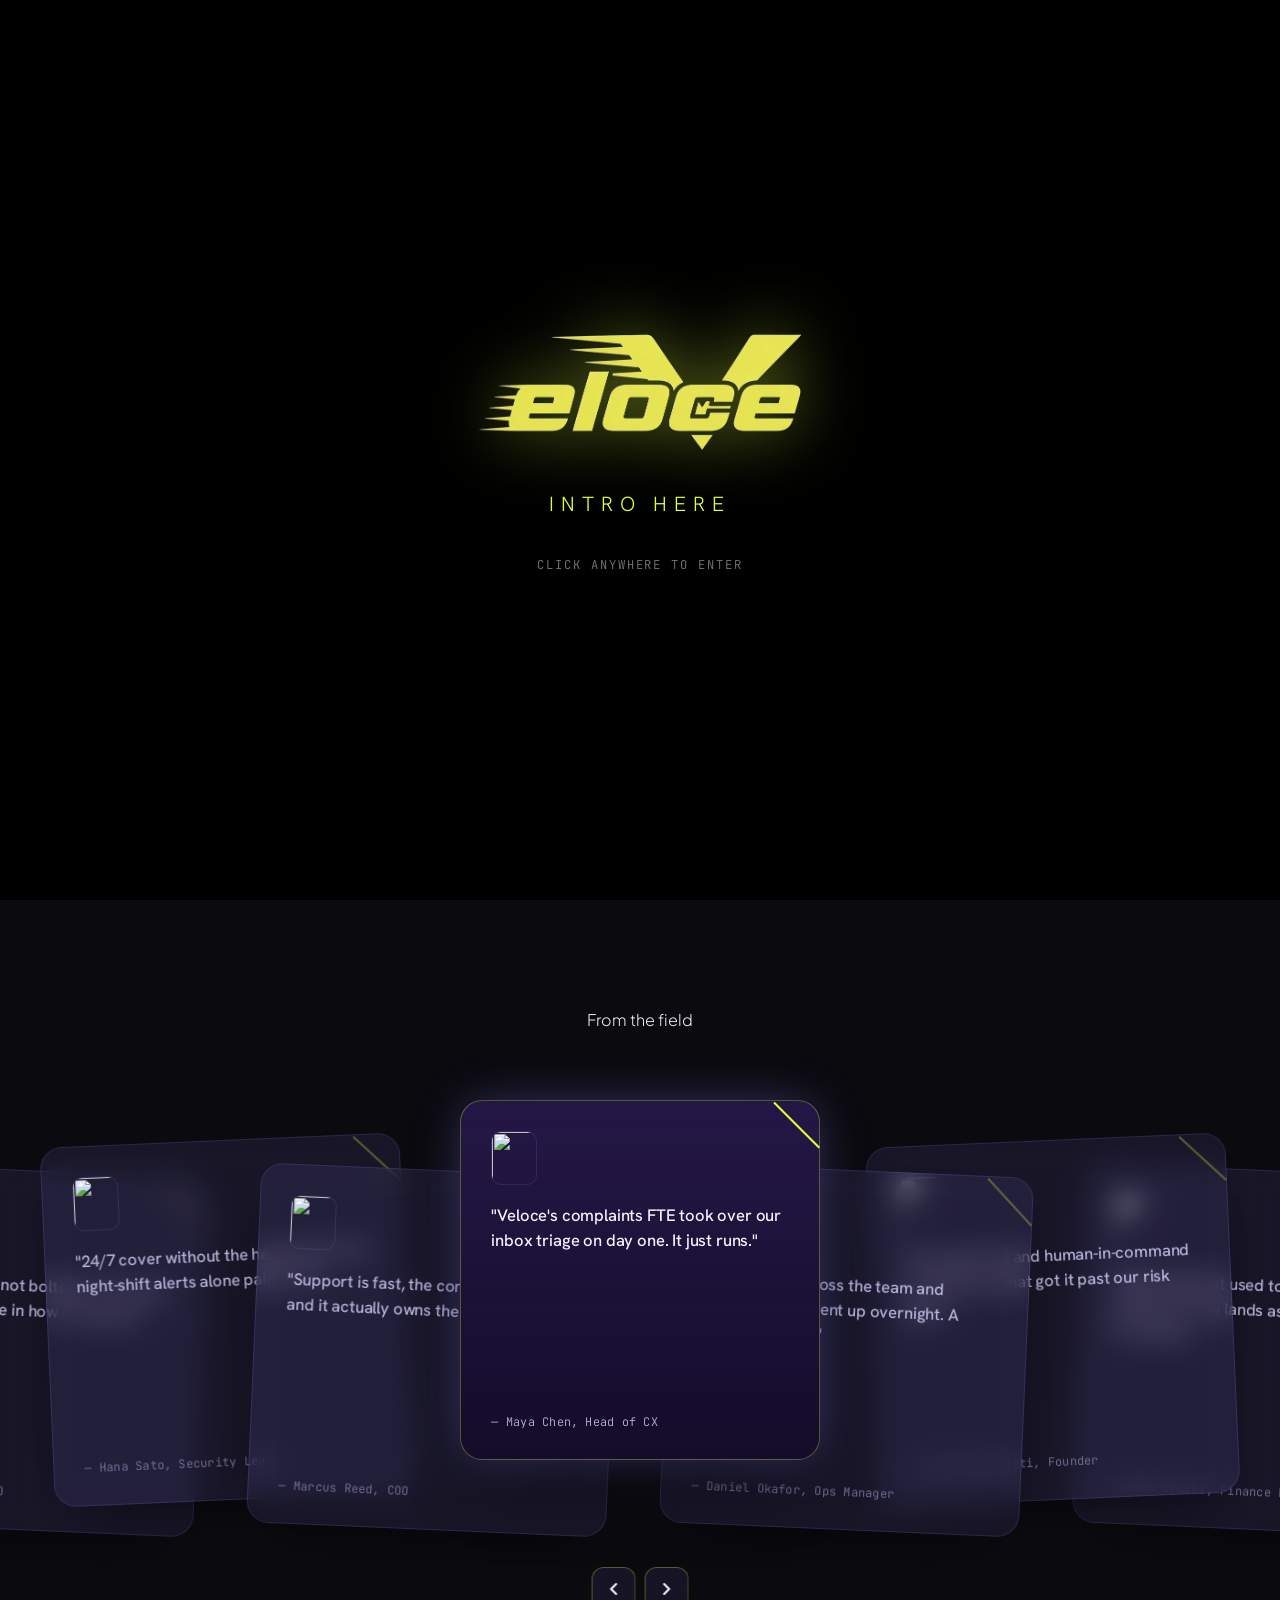
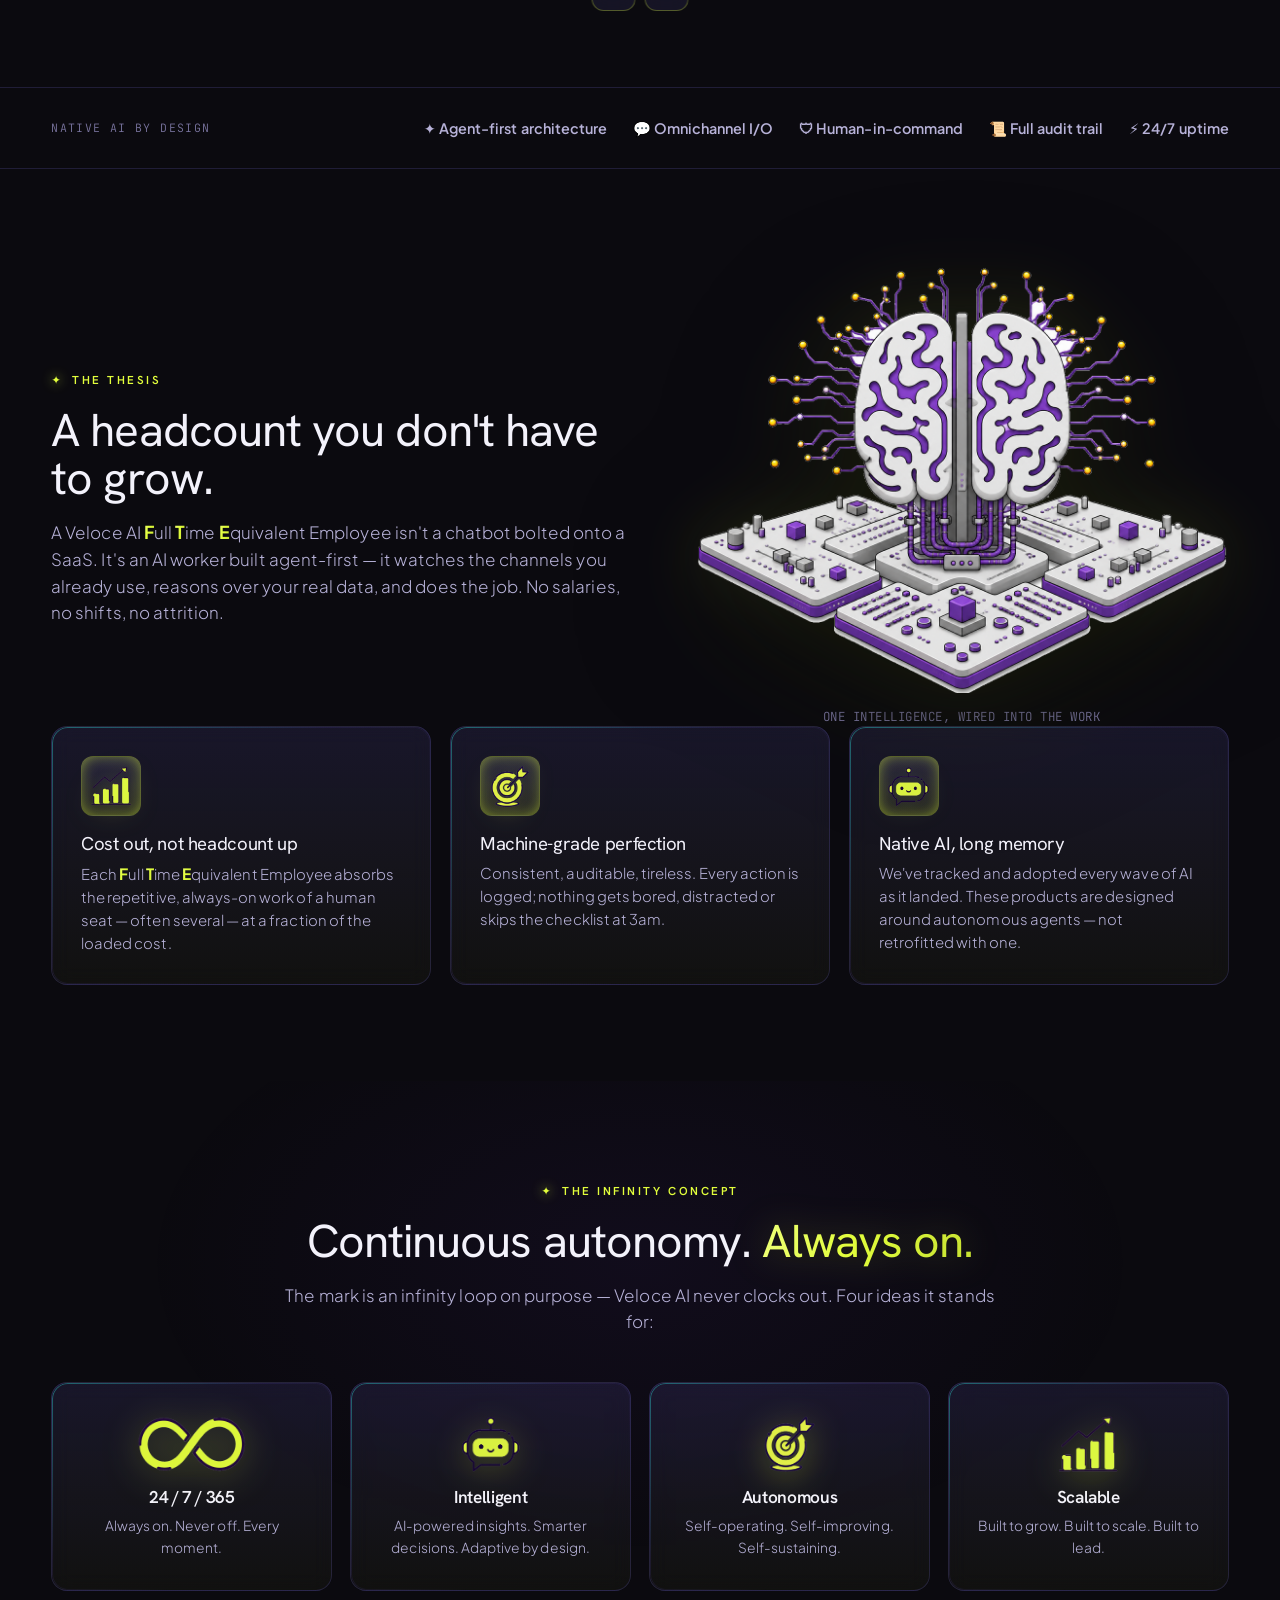
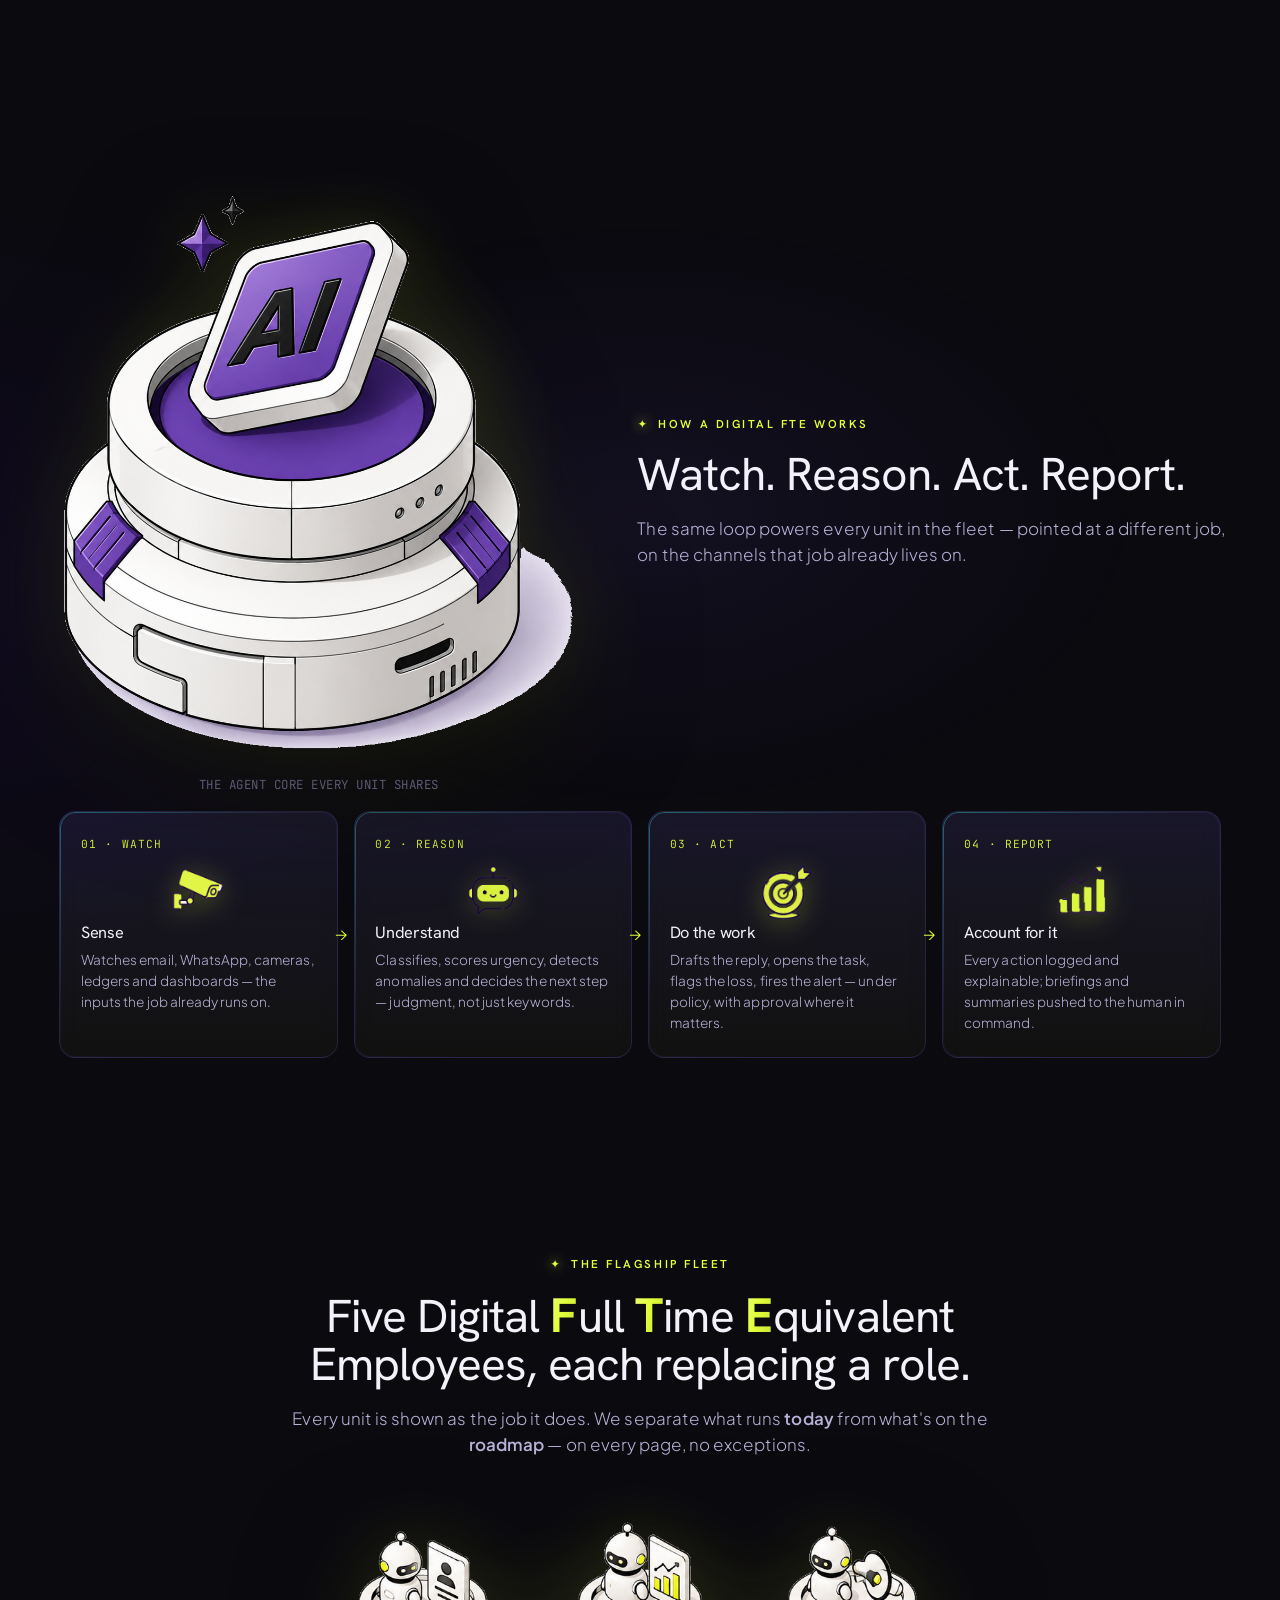
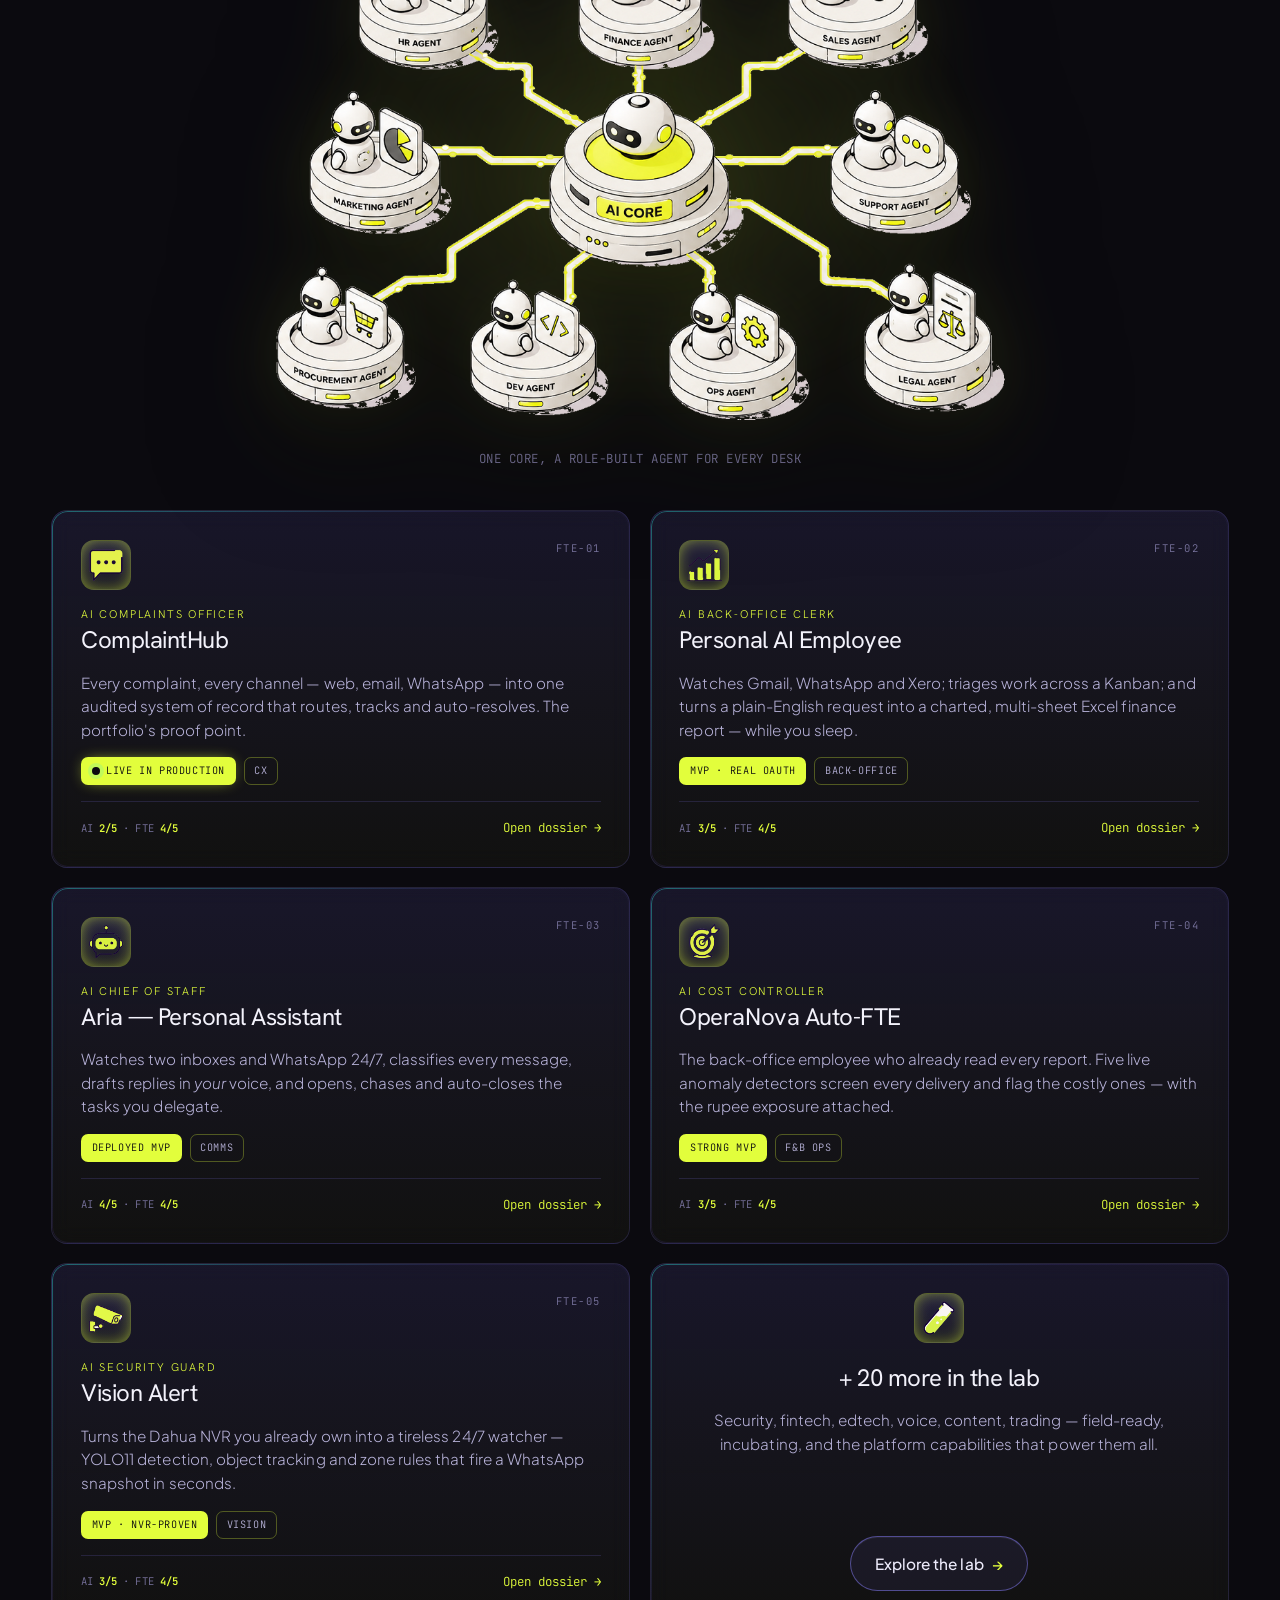
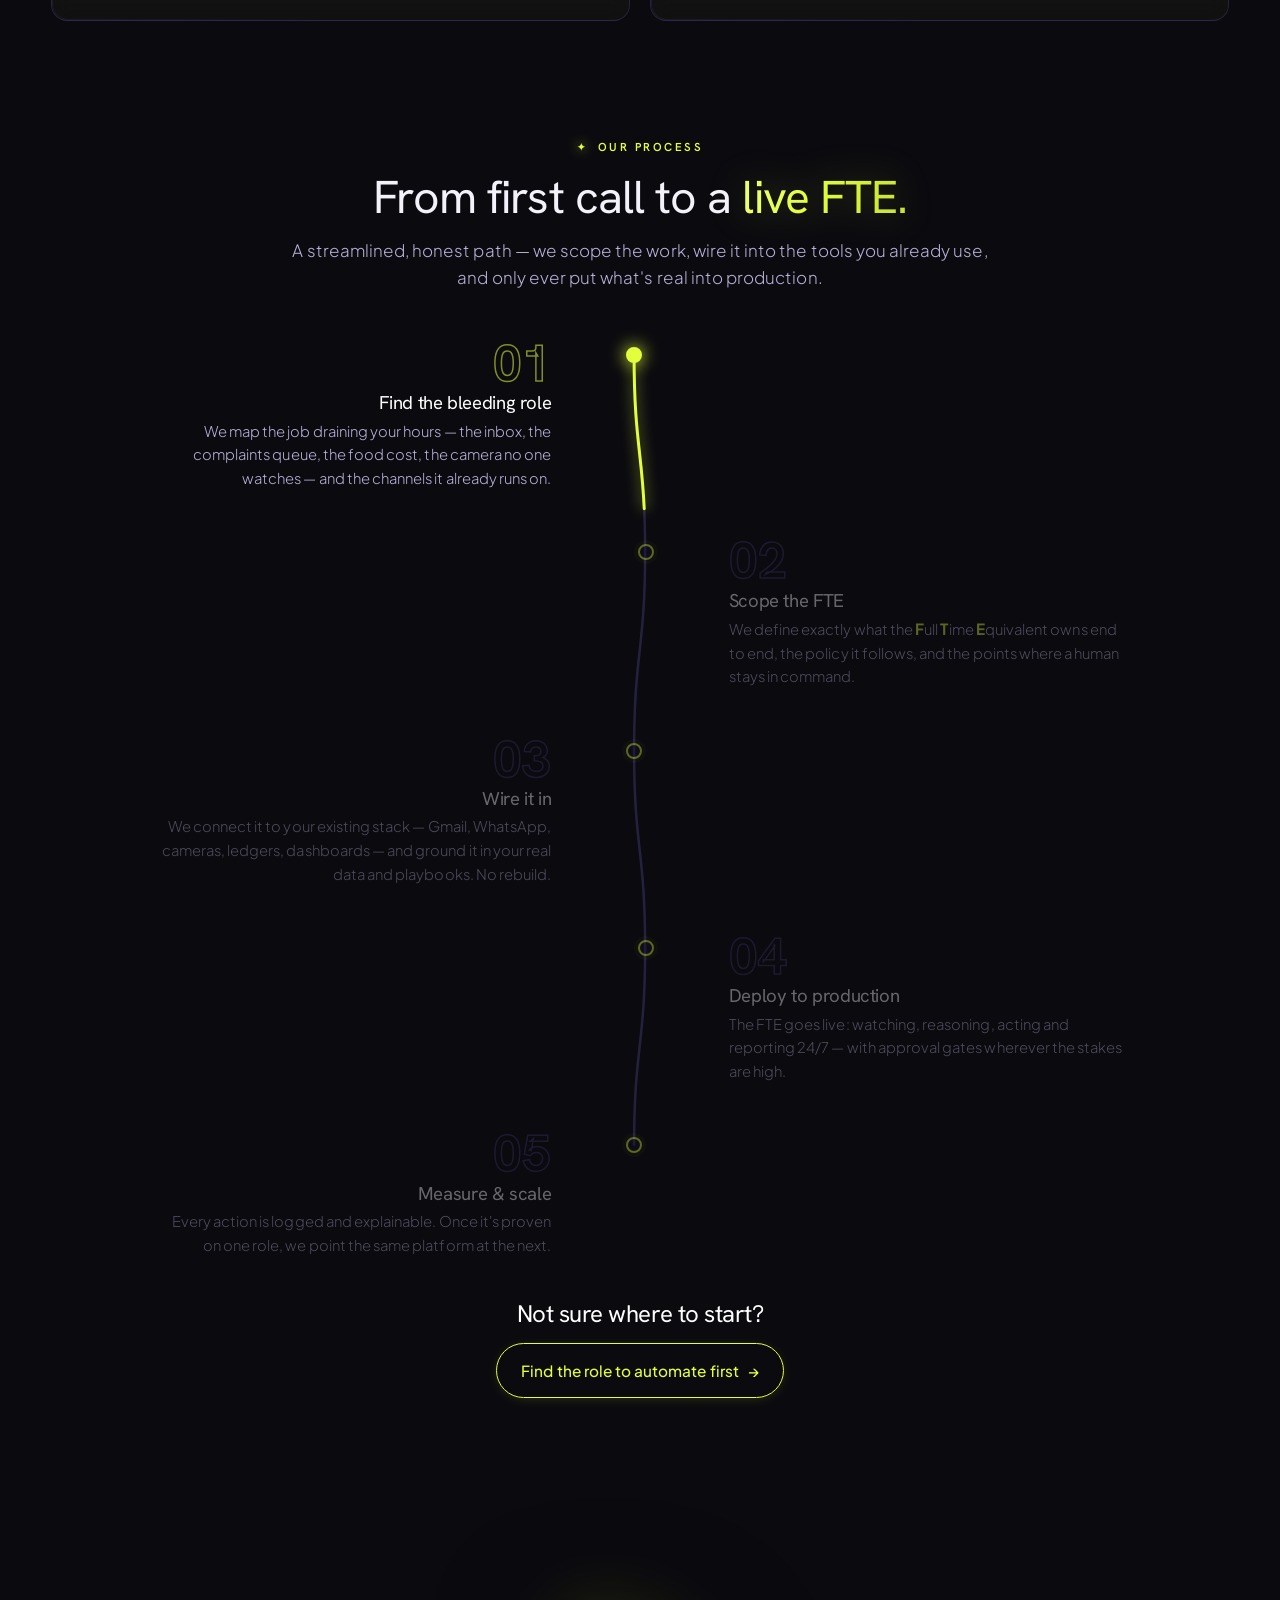
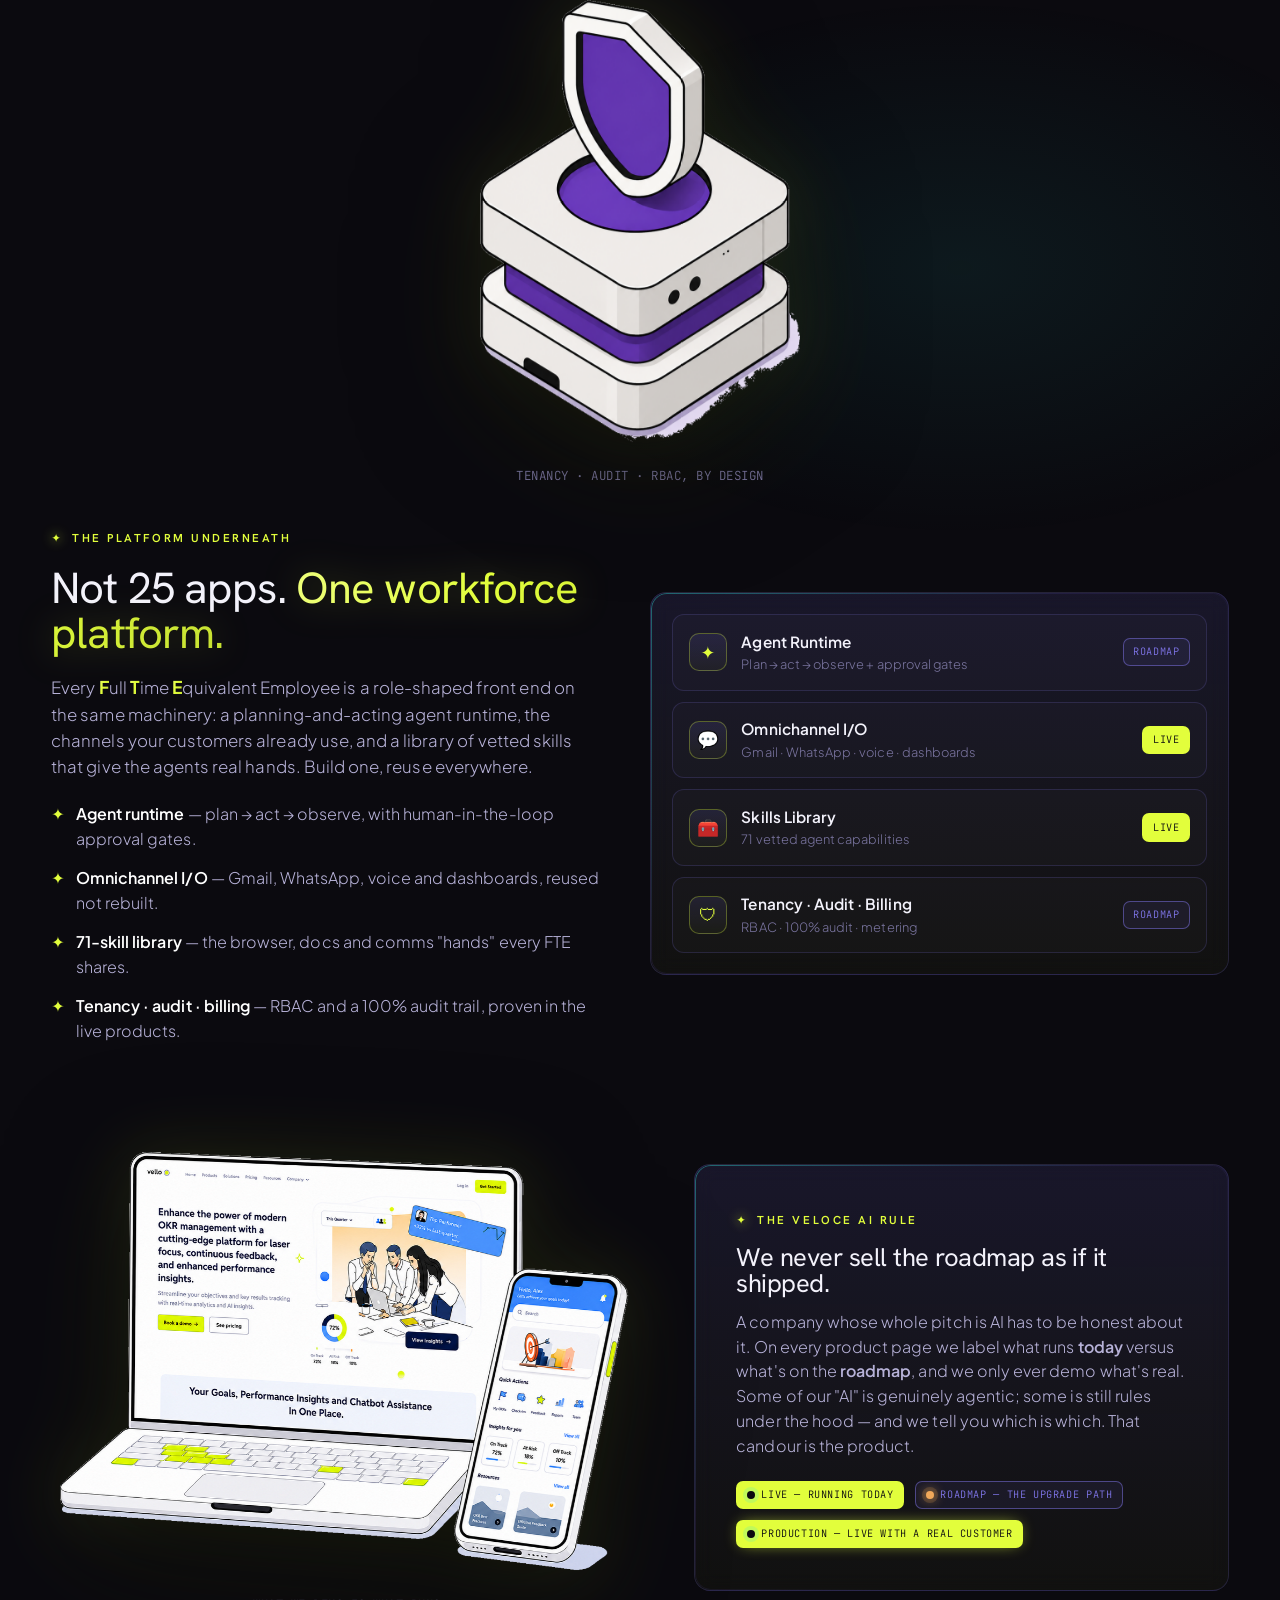
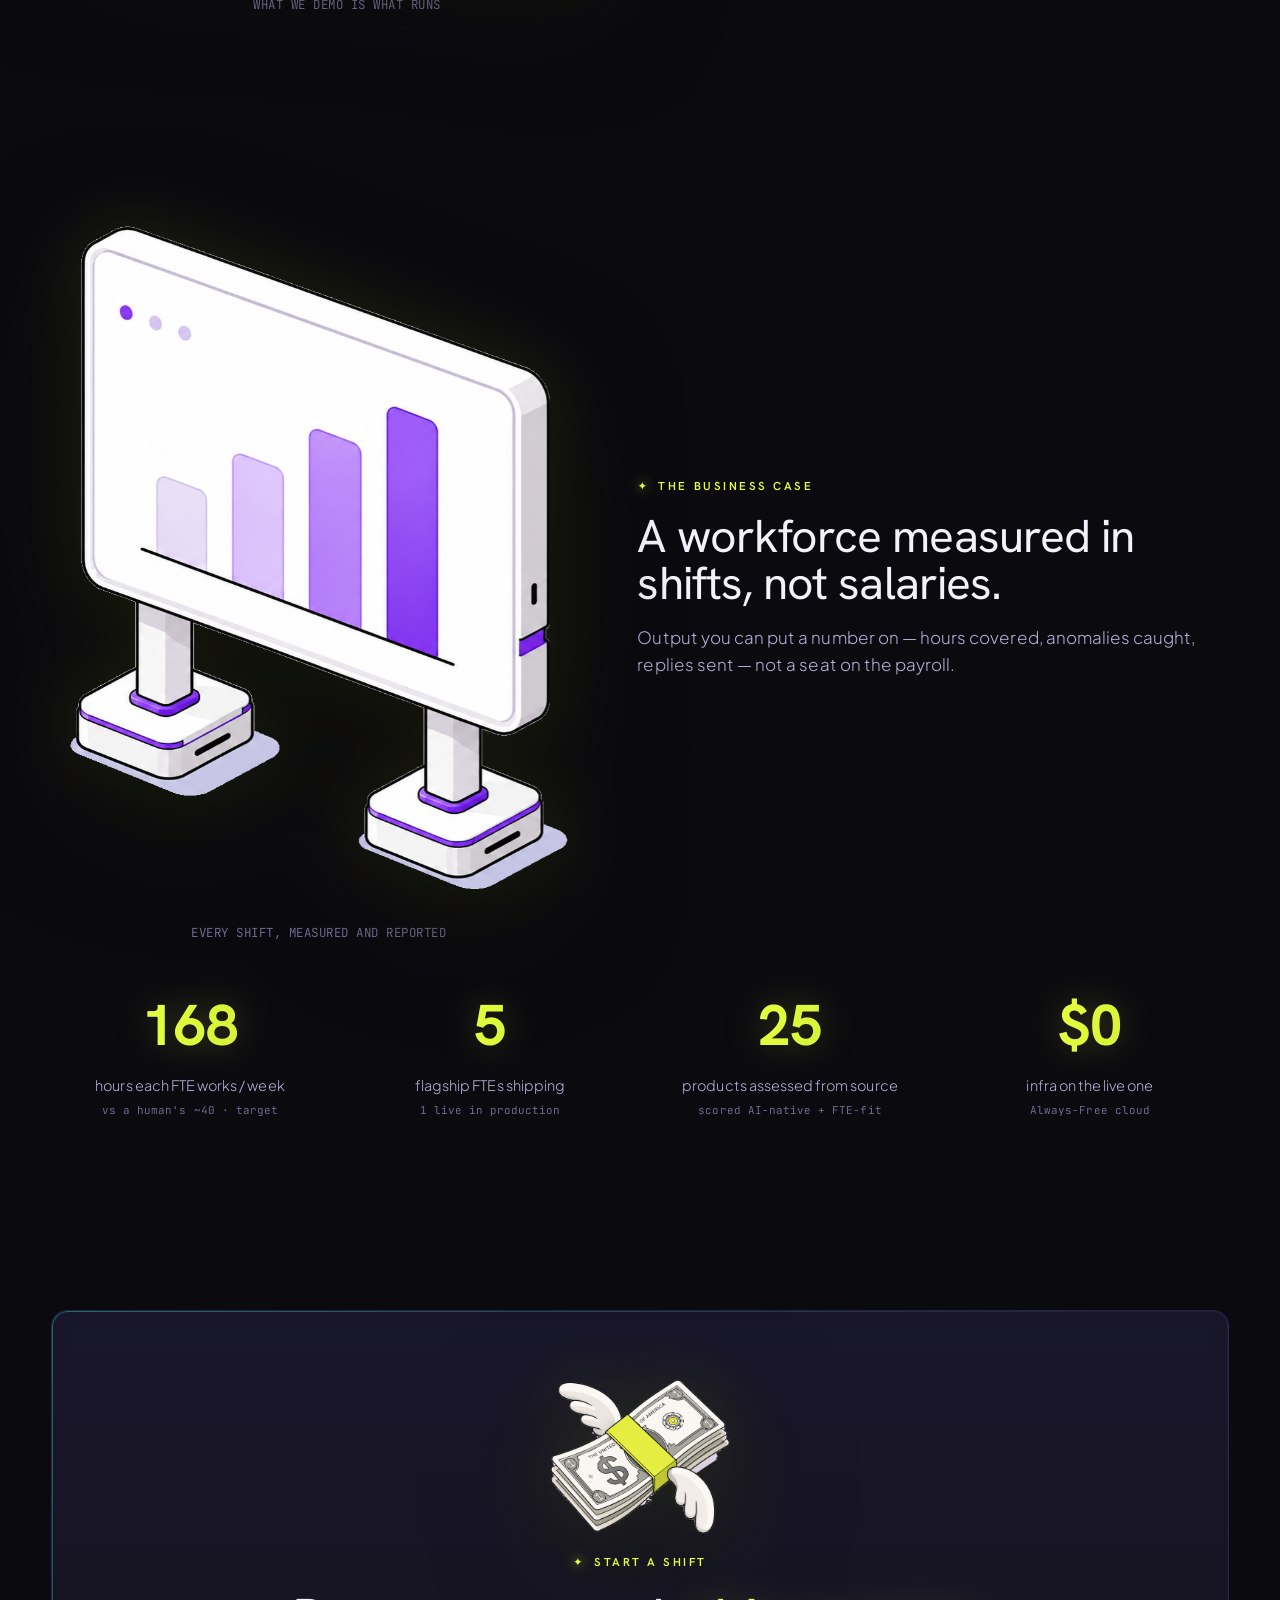
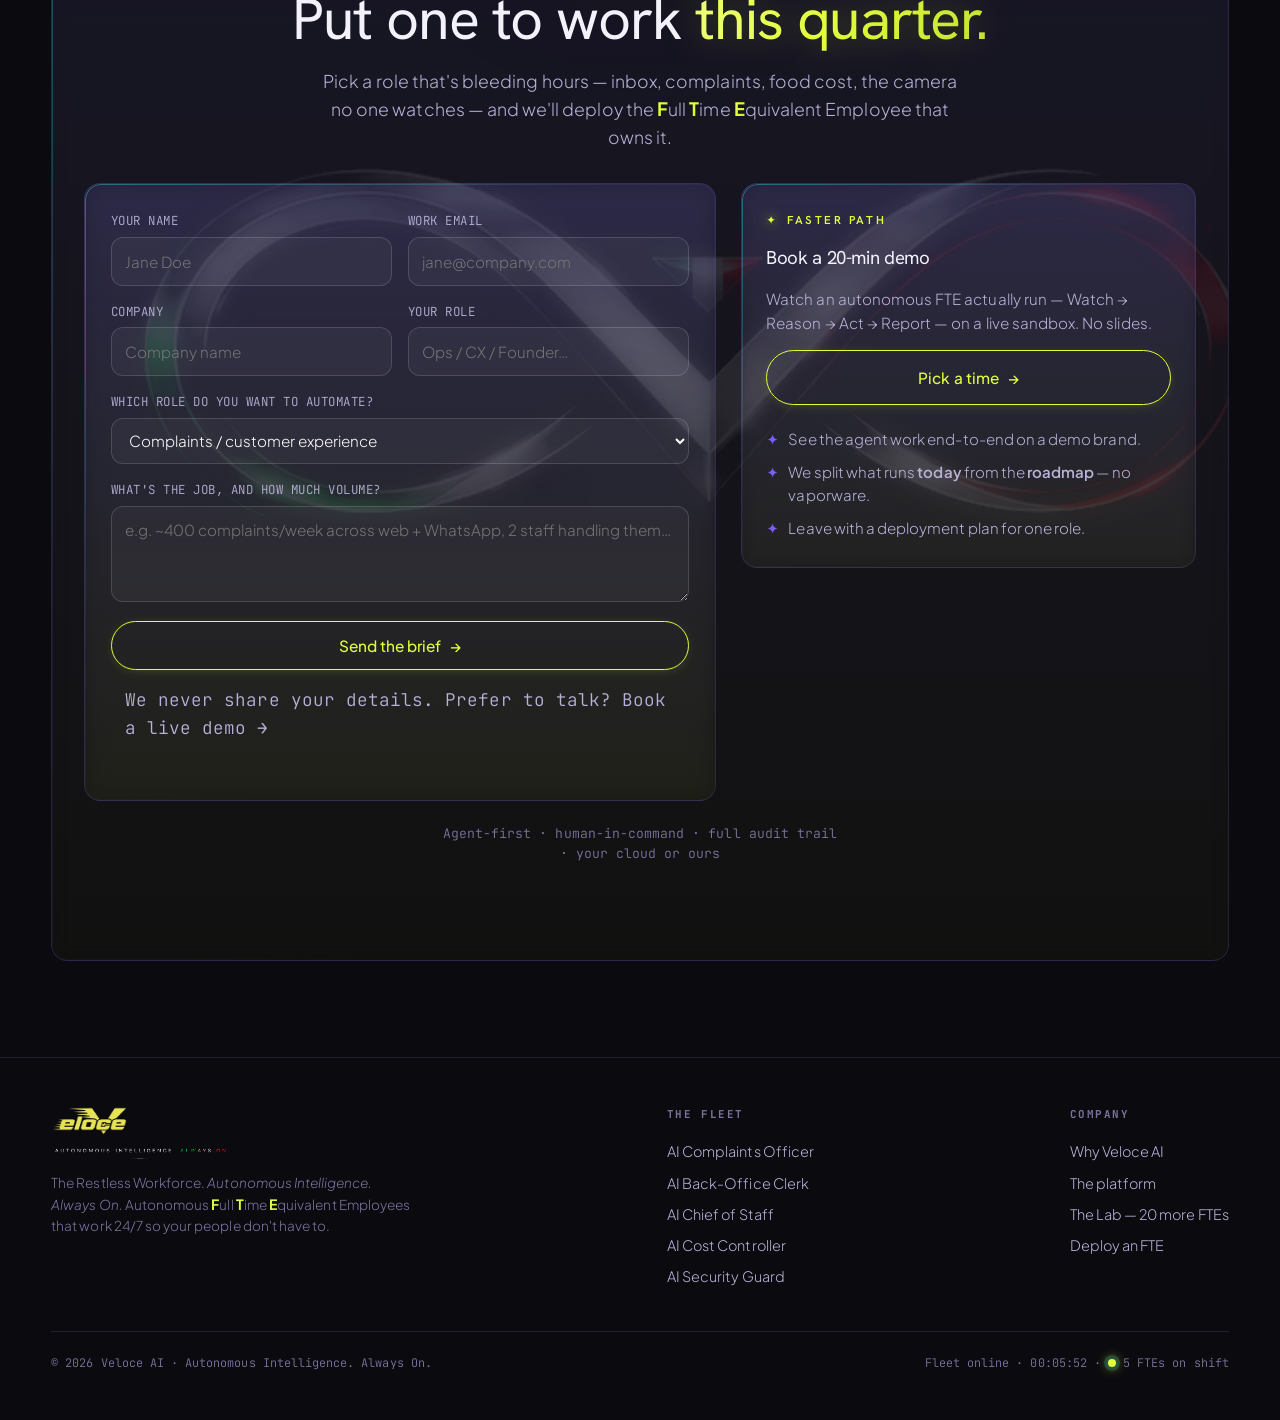
==== site/index.html @ 01667e7c "Merge Hamza's v0.2 redesign; embed lead form into the homepage Adopt the full v0.2 look from 0hamzas" ====
<!DOCTYPE html>
<html lang="en">
<head>
<meta charset="UTF-8" />
<meta name="viewport" content="width=device-width, initial-scale=1.0" />
<title>Veloce AI — The Restless Workforce · Autonomous FTEs that never sleep</title>
<meta name="description" content="Veloce AI builds autonomous Full-Time-Equivalents — AI agents that run your back office, inbox, security and customer operations 24/7. Native AI, not bolted on." />
<link rel="icon" type="image/png" href="assets/favicon.png?v=38" />
<link rel="preconnect" href="https://fonts.googleapis.com">
<link rel="preconnect" href="https://fonts.gstatic.com" crossorigin>
<link href="https://fonts.googleapis.com/css2?family=Hanken+Grotesk:wght@400;500;600;700;800&family=Plus+Jakarta+Sans:wght@200;300;400;500;600;700&family=Space+Grotesk:wght@400;500;600;700&family=JetBrains+Mono:wght@200;300;400;500;700&family=Caveat:wght@500;600;700&display=swap" rel="stylesheet">
<link rel="stylesheet" href="assets/styles.css?v=40" />
<!-- Active skin — index.html ONLY; other pages keep the original theme.
     Swap this one line to change the landing look:
       assets/purpledelight.css   = deep-violet "PurpleDelight" style (active)
       assets/mystyle-ideal.css   = warm editorial "Ideal" style
       assets/orangefishsea.css   = navy/orange OrangeFishSea style
     (delete the line entirely to revert index.html to the original dark theme) -->
<link rel="stylesheet" href="assets/purpledelight.css?v=38" />
<!-- Veloce brand alignment layer — real brand sheet (yellow/purple), custom
     icons + illustrations. Loaded last so it owns the final look. -->
<link rel="stylesheet" href="assets/veloce-brand.css?v=10" />
<noscript><style>.reveal{opacity:1!important;transform:none!important}</style></noscript>
<!-- Hero text reveal: word-by-word rise from a clipped baseline (hero h1 + sub only).
     Text-only entrance — no font/color change; resting state is plain text.
     No-JS fallback: without the splitter the raw text simply renders normally. -->
<style id="reveal-text-fx">
  .reveal-text .rmask{ display:inline-block; overflow:hidden; vertical-align:bottom; }
  .reveal-text .rword{ display:inline-block; transform:translateY(115%); will-change:transform;
    transition:transform .9s cubic-bezier(.16,1,.3,1); }
  .reveal-text.in .rword{ transform:none; }
  @media (prefers-reduced-motion: reduce){
    .reveal-text .rword{ transform:none; transition:none; }
  }
</style>
<!-- Stage A: lead-capture form embedded in the #final section (scoped, on-brand) -->
<style id="lead-form-fx">
  .lead-grid{display:grid;grid-template-columns:1.25fr .9fr;gap:1.6rem;align-items:start;text-align:left;margin-top:1.8rem}
  @media(max-width:840px){.lead-grid{grid-template-columns:1fr}}
  .lead-form{padding:1.7rem 1.6rem;display:flex;flex-direction:column;gap:1rem}
  .lf-row{display:grid;grid-template-columns:1fr 1fr;gap:1rem}
  @media(max-width:560px){.lf-row{grid-template-columns:1fr}}
  .lf-field{display:flex;flex-direction:column;gap:.4rem}
  .lf-field label{font-size:.78rem;letter-spacing:.04em;text-transform:uppercase;color:var(--fog,#9aa3b2);font-family:var(--font-mono,monospace)}
  .lf-field input,.lf-field select,.lf-field textarea{
    width:100%;background:rgba(255,255,255,.04);border:1px solid rgba(255,255,255,.14);
    border-radius:12px;padding:.72rem .85rem;color:#fff;font:inherit;font-size:.95rem;
    transition:border-color .15s,box-shadow .15s;outline:none}
  .lf-field textarea{resize:vertical;min-height:96px}
  .lf-field input:focus,.lf-field select:focus,.lf-field textarea:focus{
    border-color:var(--accent,#7a5cff);box-shadow:0 0 0 3px rgba(122,92,255,.18)}
  .lf-field select option{background:#0b0d14;color:#fff}
  .lf-note{font-size:.8rem;color:var(--muted,#6b7280);font-family:var(--font-mono,monospace);margin:0}
  .lead-form .btn{justify-content:center;width:100%;margin-top:.2rem}
  .form-status{display:none;font-size:.92rem;padding:.8rem 1rem;border-radius:12px;margin:0}
  .form-status.ok{display:block;background:rgba(47,230,224,.1);border:1px solid rgba(47,230,224,.4);color:#7af5ee}
  .form-status.err{display:block;background:rgba(237,28,36,.1);border:1px solid rgba(237,28,36,.4);color:#ff9aa0}
  .demo-card{padding:1.7rem 1.5rem;display:flex;flex-direction:column;gap:1rem}
  .demo-card h3{margin:.2rem 0 0}
  .demo-card ul{list-style:none;margin:.4rem 0 0;padding:0;display:flex;flex-direction:column;gap:.6rem}
  .demo-card li{display:flex;gap:.6rem;align-items:flex-start;font-size:.94rem;color:var(--fog,#c4cad6)}
  .demo-card li .ck{color:var(--accent,#7a5cff)}
  .hp{position:absolute;left:-9999px;opacity:0;height:0;width:0}
</style>
</head>
<body class="fx">

<!-- INTRO splash — black screen with the name + placeholder; click/any key to enter.
     Later: drop a <video class="intro-video" autoplay muted playsinline> into .intro-inner. -->
<div id="intro" role="dialog" aria-label="Intro — click to enter">
  <div class="intro-inner">
    <img class="intro-logo" src="assets/veloce-yellow.png?v=1" alt="Veloce" />
    <div class="intro-tag">Intro Here</div>
    <div class="intro-hint">Click anywhere to enter</div>
  </div>
</div>
<noscript><style>#intro{display:none!important}</style></noscript>
<script>
(function(){
  var intro = document.getElementById('intro');
  if(!intro) return;
  document.body.classList.add('intro-lock');
  var done = false;
  function enter(){
    if(done) return; done = true;
    intro.classList.add('hide');
    document.body.classList.remove('intro-lock');
    window.removeEventListener('keydown', onKey);
    setTimeout(function(){ if(intro.parentNode) intro.parentNode.removeChild(intro); }, 650);
  }
  function onKey(){ enter(); }
  intro.addEventListener('click', enter);
  window.addEventListener('keydown', onKey);
})();
</script>

<div class="void-base"></div>
<div class="orbs"><span class="orb c1"></span><span class="orb c2"></span><span class="orb c3"></span></div>
<div class="grid-bg"></div>

<!-- NAV -->
<nav>
  <div class="wrap">
    <a class="brand" href="index.html"><img class="brand-word" src="assets/veloce-yellow.png?v=1" alt="Veloce" /><img class="brand-sym" src="assets/veloce-v.png?v=1" alt="Veloce" /></a>
    <div class="nav-links">
      <a href="#engine">How it works</a>
      <a href="#fleet">The Fleet</a>
      <a href="lab.html">The Lab</a>
      <a href="#platform">Platform</a>
    </div>
    <div class="nav-cta">
      <a href="#final" class="btn btn-primary" style="padding:.6rem 1.2rem">Talk to us</a>
    </div>
    <div class="nav-burger"><span></span><span></span><span></span></div>
  </div>
</nav>

<!-- HERO -->
<header class="hero hero-split">
  <span class="greet greet-corner" data-greet>
    <svg class="greet-sun" viewBox="0 0 24 24" fill="none" stroke="#FFD43B" stroke-width="1.5" stroke-linecap="round" stroke-linejoin="round" aria-hidden="true">
      <path d="M4 17.4a8 8 0 0 1 16 0" fill="#FFD43B" stroke="none"/>
      <line x1="2.4" y1="17.4" x2="21.6" y2="17.4" stroke="#FFD43B"/>
      <line x1="12" y1="3.2" x2="12" y2="6.2"/>
      <line x1="4.6" y1="6" x2="6.6" y2="8"/>
      <line x1="19.4" y1="6" x2="17.4" y2="8"/>
      <line x1="1.8" y1="13.4" x2="4.4" y2="13.4"/>
      <line x1="22.2" y1="13.4" x2="19.6" y2="13.4"/>
    </svg>
    <b>Good morning</b></span>
  <div class="wrap hero-grid">
    <div class="hero-copy">
      <div class="hero-masthead reveal">
        <div class="mh-row">
          <img class="masthead-logo" src="assets/veloce-yellow.png?v=1" alt="Veloce" />
          <div class="veloce-pron" aria-hidden="true">
            <div class="pron-track">
              <span class="pron-text"><b class="pron-word">veh-LOH-cheh</b> — the Italian way of saying Fast, Swift, Efficient</span>
              <svg class="ferrari" viewBox="0 0 66 26" fill="none" xmlns="http://www.w3.org/2000/svg" aria-hidden="true">
                <path d="M3 18c3-6 9-7 16-7l7-4c4-2 11-1 15 3l13 2c4 1 6 3 6 6l-1 2H4z" fill="#FFCC00"/>
                <path d="M27 11l6-4c3-1 8-1 11 2l2 3z" fill="#0B0D12" opacity=".5"/>
                <path d="M6 12c4-2 9-2 13-2" stroke="#FFF1A8" stroke-width="1.4" stroke-linecap="round" opacity=".8"/>
                <circle cx="18" cy="19" r="5" fill="#111418"/><circle cx="18" cy="19" r="2" fill="#9AA3AD"/>
                <circle cx="49" cy="19" r="5" fill="#111418"/><circle cx="49" cy="19" r="2" fill="#9AA3AD"/>
              </svg>
            </div>
          </div>
        </div>
        <img class="masthead-tagline" src="assets/veloce-tagline.png?v=38" alt="Autonomous Intelligence. Always On." />
      </div>
      <h1 class="reveal-text">Hire the <span class="ai-grad-text">machine.</span><br>The workforce that never sleeps.</h1>
      <p class="sub reveal-text">Veloce AI builds autonomous <span class="fte"><i>F</i>ull <i>T</i>ime <i>E</i>quivalent Employees</span> — AI workers that own a job end to end and run 24/7. They triage, decide, act and report; you stay in the loop only where it counts.</p>
      <div class="hero-cta reveal">
        <a href="#fleet" class="btn btn-primary">Meet the fleet <span class="arr">→</span></a>
        <a href="#engine" class="btn btn-ghost">See how an FTE works</a>
      </div>
      <div class="hero-meta reveal">
        <span><span class="dot"></span> 1 live in production</span>
        <span>✦ Agent-first, not bolted on</span>
        <span>🛡 Human-in-command</span>
      </div>
    </div>

    <!-- cursor-following robot -->
    <div class="hero-bot" data-robot aria-hidden="true">
      <div class="tx-waves" data-binwaves></div>
      <svg class="robot" viewBox="0 0 360 430" fill="none" xmlns="http://www.w3.org/2000/svg">
        <defs>
          <radialGradient id="botHead" cx="34%" cy="22%" r="92%"><stop offset="0" stop-color="#FFFFFF"/><stop offset="0.12" stop-color="#DEE4EB"/><stop offset="0.4" stop-color="#9CA7B2"/><stop offset="0.7" stop-color="#4C545E"/><stop offset="1" stop-color="#1B2026"/></radialGradient>
          <linearGradient id="botMetal" x1="0.2" y1="0" x2="0.55" y2="1"><stop offset="0" stop-color="#F3F6F9"/><stop offset="0.45" stop-color="#A7B0BA"/><stop offset="1" stop-color="#2D333C"/></linearGradient>
          <linearGradient id="botPed" x1="0" y1="0" x2="0" y2="1"><stop offset="0" stop-color="#5C646E"/><stop offset="0.5" stop-color="#2A2F37"/><stop offset="1" stop-color="#0C0F13"/></linearGradient>
          <radialGradient id="botSpot" cx="50%" cy="50%" r="50%"><stop offset="0" stop-color="#E2FE3C" stop-opacity=".5"/><stop offset="70%" stop-color="#E2FE3C" stop-opacity="0"/></radialGradient>
          <radialGradient id="botEye" cx="40%" cy="32%" r="70%"><stop offset="0" stop-color="#ffffff"/><stop offset="100%" stop-color="#DCE6EC"/></radialGradient>
          <radialGradient id="botVisor" cx="50%" cy="16%" r="92%"><stop offset="0" stop-color="#2D333C"/><stop offset="0.5" stop-color="#14171C"/><stop offset="1" stop-color="#0A0C0F"/></radialGradient>
          <radialGradient id="botCheek" cx="50%" cy="50%" r="50%"><stop offset="0" stop-color="#E2FE3C" stop-opacity=".22"/><stop offset="100%" stop-color="#E2FE3C" stop-opacity="0"/></radialGradient>
        </defs>
        <ellipse class="bot-spot" cx="180" cy="402" rx="148" ry="34" fill="url(#botSpot)"/>
        <g class="bot-ped">
          <rect x="116" y="350" width="128" height="54" rx="14" fill="url(#botPed)" stroke="#AEB8C2" stroke-opacity=".4"/>
          <rect x="120" y="354" width="120" height="9" rx="4.5" fill="#EAEFF4" opacity=".55"/>
        </g>
        <g class="bot">
          <circle cx="135" cy="312" r="11" fill="url(#botMetal)" stroke="#E3E9EF" stroke-opacity=".3"/>
          <circle cx="225" cy="312" r="11" fill="url(#botMetal)" stroke="#E3E9EF" stroke-opacity=".3"/>
          <rect class="bot-body" x="142" y="280" width="76" height="80" rx="32" fill="url(#botMetal)" stroke="#E3E9EF" stroke-opacity=".35"/>
          <ellipse cx="170" cy="294" rx="22" ry="8" fill="#ffffff" opacity=".35"/>
          <circle cx="180" cy="318" r="12" fill="#0A0C10" opacity=".5"/>
          <rect x="171" y="262" width="18" height="22" rx="9" fill="#3A4049"/>
          <ellipse cx="180" cy="250" rx="54" ry="12" fill="#0A0C10" opacity=".4"/>
          <g class="bot-head">
            <line x1="180" y1="96" x2="180" y2="70" stroke="#CFD6DD" stroke-width="4" stroke-linecap="round"/>
            <circle class="bot-anten" cx="180" cy="63" r="8" fill="#E2FE3C"/>
            <circle cx="100" cy="172" r="18" fill="url(#botMetal)" stroke="#E3E9EF" stroke-opacity=".3"/>
            <circle cx="260" cy="172" r="18" fill="url(#botMetal)" stroke="#E3E9EF" stroke-opacity=".3"/>
            <circle cx="100" cy="172" r="7" fill="#E8EDF2" opacity=".65"/>
            <circle cx="260" cy="172" r="7" fill="#E8EDF2" opacity=".65"/>
            <circle cx="180" cy="170" r="80" fill="url(#botHead)" stroke="#F2F6FA" stroke-opacity=".4"/>
            <ellipse class="bot-gloss" cx="148" cy="122" rx="28" ry="17" fill="#ffffff" opacity=".7"/>
            <circle class="bot-gloss" cx="214" cy="116" r="6" fill="#ffffff" opacity=".5"/>
            <g class="bot-face">
              <rect x="118" y="142" width="124" height="70" rx="35" fill="url(#botVisor)" stroke="#AEB8C2" stroke-opacity=".4"/>
              <ellipse cx="180" cy="152" rx="50" ry="9" fill="#ffffff" opacity=".1"/>
              <circle cx="130" cy="198" r="13" fill="url(#botCheek)"/>
              <circle cx="230" cy="198" r="13" fill="url(#botCheek)"/>
              <g class="bot-eyes">
                <circle cx="156" cy="174" r="19" fill="url(#botEye)"/>
                <circle cx="204" cy="174" r="19" fill="url(#botEye)"/>
                <circle class="bot-pupil" cx="156" cy="174" r="9" fill="#1A2024"/>
                <circle class="bot-pupil" cx="204" cy="174" r="9" fill="#1A2024"/>
                <circle cx="162" cy="168" r="3.6" fill="#ffffff"/>
                <circle cx="210" cy="168" r="3.6" fill="#ffffff"/>
              </g>
              <path d="M167 200 q13 11 26 0" stroke="#C2CAD3" stroke-width="3" fill="none" stroke-linecap="round" opacity=".55"/>
            </g>
          </g>
        </g>
      </svg>
    </div>
  </div>

</header>

<!-- TESTIMONIALS · fanned card stack, center card popped up; arrows / click to cycle -->
<section class="testimonials-section">
  <div class="wrap"><div class="label reveal">From the field</div></div>
  <div class="testimonials" aria-label="Testimonials">
    <div class="t-nav">
      <button class="t-prev" aria-label="Previous testimonial">
        <svg width="20" height="20" viewBox="0 0 24 24" fill="none" stroke="currentColor" stroke-width="2.5" stroke-linecap="round" stroke-linejoin="round"><path d="M15 18l-6-6 6-6"/></svg>
      </button>
      <button class="t-next" aria-label="Next testimonial">
        <svg width="20" height="20" viewBox="0 0 24 24" fill="none" stroke="currentColor" stroke-width="2.5" stroke-linecap="round" stroke-linejoin="round"><path d="M9 18l6-6-6-6"/></svg>
      </button>
    </div>
  </div>
</section>

<!-- HERITAGE STRIP -->
<div class="compliance">
  <div class="wrap">
    <div class="label">Native AI by design</div>
    <div class="items">
      <span>✦ Agent-first architecture</span>
      <span>💬 Omnichannel I/O</span>
      <span>🛡 Human-in-command</span>
      <span>📜 Full audit trail</span>
      <span>⚡ 24/7 uptime</span>
    </div>
  </div>
</div>

<!-- THESIS -->
<section id="why">
  <div class="wrap">
    <div class="split reveal">
      <div class="split-copy section-head">
        <span class="eyebrow">The thesis</span>
        <h2>A headcount you don't have to grow.</h2>
        <p>A Veloce AI <span class="fte"><i>F</i>ull <i>T</i>ime <i>E</i>quivalent Employee</span> isn't a chatbot bolted onto a SaaS. It's an AI worker built agent-first — it watches the channels you already use, reasons over your real data, and does the job. No salaries, no shifts, no attrition.</p>
      </div>
      <div class="ill-figure">
        <img class="brand-ill" src="assets/ill-brain.png?v=1" alt="A neural core wired into your operations" />
        <span class="ill-cap">One intelligence, wired into the work</span>
      </div>
    </div>
    <div class="pillars">
      <div class="pillar glass reveal">
        <div class="ic"><img class="brand-ic" src="assets/ic-growth.png?v=1" alt="" aria-hidden="true" /></div>
        <h3>Cost out, not headcount up</h3>
        <p>Each <span class="fte"><i>F</i>ull <i>T</i>ime <i>E</i>quivalent Employee</span> absorbs the repetitive, always-on work of a human seat — often several — at a fraction of the loaded cost.</p>
      </div>
      <div class="pillar glass reveal">
        <div class="ic"><img class="brand-ic" src="assets/ic-target.png?v=1" alt="" aria-hidden="true" /></div>
        <h3>Machine-grade perfection</h3>
        <p>Consistent, auditable, tireless. Every action is logged; nothing gets bored, distracted or skips the checklist at 3am.</p>
      </div>
      <div class="pillar glass reveal">
        <div class="ic"><img class="brand-ic" src="assets/ic-bot.png?v=1" alt="" aria-hidden="true" /></div>
        <h3>Native AI, long memory</h3>
        <p>We've tracked and adopted every wave of AI as it landed. These products are designed around autonomous agents — not retrofitted with one.</p>
      </div>
    </div>
  </div>
</section>

<!-- INFINITY CONCEPT -->
<section class="infinity">
  <div class="wrap">
    <div class="section-head reveal">
      <span class="eyebrow">The infinity concept</span>
      <h2>Continuous autonomy. <span class="ai-grad-text">Always on.</span></h2>
      <p>The mark is an infinity loop on purpose — Veloce AI never clocks out. Four ideas it stands for:</p>
    </div>
    <div class="concept-grid">
      <div class="concept glass reveal"><img class="concept-ic" src="assets/ic-infinity.png?v=1" alt="" aria-hidden="true" /><h3>24 / 7 / 365</h3><p>Always on. Never off. Every moment.</p></div>
      <div class="concept glass reveal"><img class="concept-ic" src="assets/ic-bot.png?v=1" alt="" aria-hidden="true" /><h3>Intelligent</h3><p>AI-powered insights. Smarter decisions. Adaptive by design.</p></div>
      <div class="concept glass reveal"><img class="concept-ic" src="assets/ic-target.png?v=1" alt="" aria-hidden="true" /><h3>Autonomous</h3><p>Self-operating. Self-improving. Self-sustaining.</p></div>
      <div class="concept glass reveal"><img class="concept-ic" src="assets/ic-growth.png?v=1" alt="" aria-hidden="true" /><h3>Scalable</h3><p>Built to grow. Built to scale. Built to lead.</p></div>
    </div>
  </div>
</section>

<!-- ENGINE -->
<section id="engine" class="engine">
  <div class="wrap">
    <div class="split reverse reveal">
      <div class="ill-figure ill-fleet-stage">
        <img class="brand-ill" src="assets/ill-aicore.png?v=1" alt="The agent core that powers every FTE" />
        <span class="ill-cap">The agent core every unit shares</span>
      </div>
      <div class="split-copy section-head">
        <span class="eyebrow">How a Digital FTE works</span>
        <h2>Watch. Reason. Act. Report.</h2>
        <p>The same loop powers every unit in the fleet — pointed at a different job, on the channels that job already lives on.</p>
      </div>
    </div>
    <div class="pipeline">
      <div class="pstep glass reveal">
        <div class="num">01 · WATCH</div>
        <div class="ic"><img class="brand-ic" src="assets/ic-camera.png?v=1" alt="" aria-hidden="true" /></div>
        <h3>Sense</h3>
        <p>Watches email, WhatsApp, cameras, ledgers and dashboards — the inputs the job already runs on.</p>
        <span class="arrow">→</span>
      </div>
      <div class="pstep glass reveal">
        <div class="num">02 · REASON</div>
        <div class="ic"><img class="brand-ic" src="assets/ic-bot.png?v=1" alt="" aria-hidden="true" /></div>
        <h3>Understand</h3>
        <p>Classifies, scores urgency, detects anomalies and decides the next step — judgment, not just keywords.</p>
        <span class="arrow">→</span>
      </div>
      <div class="pstep glass reveal">
        <div class="num">03 · ACT</div>
        <div class="ic"><img class="brand-ic" src="assets/ic-target.png?v=1" alt="" aria-hidden="true" /></div>
        <h3>Do the work</h3>
        <p>Drafts the reply, opens the task, flags the loss, fires the alert — under policy, with approval where it matters.</p>
        <span class="arrow">→</span>
      </div>
      <div class="pstep glass reveal">
        <div class="num">04 · REPORT</div>
        <div class="ic"><img class="brand-ic" src="assets/ic-growth.png?v=1" alt="" aria-hidden="true" /></div>
        <h3>Account for it</h3>
        <p>Every action logged and explainable; briefings and summaries pushed to the human in command.</p>
      </div>
    </div>
  </div>
</section>

<!-- FLEET -->
<section id="fleet">
  <div class="wrap">
    <div class="section-head reveal">
      <span class="eyebrow">The flagship fleet</span>
      <h2>Five Digital <span class="fte"><i>F</i>ull <i>T</i>ime <i>E</i>quivalent Employees</span>, each replacing a role.</h2>
      <p>Every unit is shown as the job it does. We separate what runs <b>today</b> from what's on the <b>roadmap</b> — on every page, no exceptions.</p>
    </div>
    <div class="ill-figure ill-fleet-stage reveal" style="margin:0 auto 2.6rem;max-width:760px">
      <img class="brand-ill" src="assets/ill-fleet.png?v=1" alt="A core intelligence orchestrating role-specific AI agents — HR, finance, sales, support, ops and more" />
      <span class="ill-cap">One core, a role-built agent for every desk</span>
    </div>
    <div class="fleet-grid">

      <a class="unit glass reveal" href="products/complainthub.html">
        <div class="unit-top"><div class="unit-badge"><img src="assets/ic-chat.png?v=1" alt="" aria-hidden="true" /></div><div class="unit-code">FTE-01</div></div>
        <div><div class="unit-role">AI Complaints Officer</div><h3>ComplaintHub</h3></div>
        <p class="unit-hook">Every complaint, every channel — web, email, WhatsApp — into one audited system of record that routes, tracks and auto-resolves. The portfolio's proof point.</p>
        <div class="unit-tags"><span class="tag tag-prod"><span class="dot"></span> Live in production</span><span class="tag">CX</span></div>
        <div class="unit-foot"><span class="unit-score">AI <b>2/5</b> · FTE <b>4/5</b></span><span class="unit-open">Open dossier <span class="arr">→</span></span></div>
      </a>

      <a class="unit glass reveal" href="products/personal-ai-employee.html">
        <div class="unit-top"><div class="unit-badge"><img src="assets/ic-growth.png?v=1" alt="" aria-hidden="true" /></div><div class="unit-code">FTE-02</div></div>
        <div><div class="unit-role">AI Back-Office Clerk</div><h3>Personal AI Employee</h3></div>
        <p class="unit-hook">Watches Gmail, WhatsApp and Xero; triages work across a Kanban; and turns a plain-English request into a charted, multi-sheet Excel finance report — while you sleep.</p>
        <div class="unit-tags"><span class="tag tag-live">MVP · real OAuth</span><span class="tag">Back-office</span></div>
        <div class="unit-foot"><span class="unit-score">AI <b>3/5</b> · FTE <b>4/5</b></span><span class="unit-open">Open dossier <span class="arr">→</span></span></div>
      </a>

      <a class="unit glass reveal" href="products/aria-assistant.html">
        <div class="unit-top"><div class="unit-badge"><img src="assets/ic-bot.png?v=1" alt="" aria-hidden="true" /></div><div class="unit-code">FTE-03</div></div>
        <div><div class="unit-role">AI Chief of Staff</div><h3>Aria — Personal Assistant</h3></div>
        <p class="unit-hook">Watches two inboxes and WhatsApp 24/7, classifies every message, drafts replies in <em>your</em> voice, and opens, chases and auto-closes the tasks you delegate.</p>
        <div class="unit-tags"><span class="tag tag-live">Deployed MVP</span><span class="tag">Comms</span></div>
        <div class="unit-foot"><span class="unit-score">AI <b>4/5</b> · FTE <b>4/5</b></span><span class="unit-open">Open dossier <span class="arr">→</span></span></div>
      </a>

      <a class="unit glass reveal" href="products/operanova.html">
        <div class="unit-top"><div class="unit-badge"><img src="assets/ic-target.png?v=1" alt="" aria-hidden="true" /></div><div class="unit-code">FTE-04</div></div>
        <div><div class="unit-role">AI Cost Controller</div><h3>OperaNova Auto-FTE</h3></div>
        <p class="unit-hook">The back-office employee who already read every report. Five live anomaly detectors screen every delivery and flag the costly ones — with the rupee exposure attached.</p>
        <div class="unit-tags"><span class="tag tag-live">Strong MVP</span><span class="tag">F&amp;B ops</span></div>
        <div class="unit-foot"><span class="unit-score">AI <b>3/5</b> · FTE <b>4/5</b></span><span class="unit-open">Open dossier <span class="arr">→</span></span></div>
      </a>

      <a class="unit glass reveal" href="products/vision-alert.html">
        <div class="unit-top"><div class="unit-badge"><img src="assets/ic-camera.png?v=1" alt="" aria-hidden="true" /></div><div class="unit-code">FTE-05</div></div>
        <div><div class="unit-role">AI Security Guard</div><h3>Vision Alert</h3></div>
        <p class="unit-hook">Turns the Dahua NVR you already own into a tireless 24/7 watcher — YOLO11 detection, object tracking and zone rules that fire a WhatsApp snapshot in seconds.</p>
        <div class="unit-tags"><span class="tag tag-live">MVP · NVR-proven</span><span class="tag">Vision</span></div>
        <div class="unit-foot"><span class="unit-score">AI <b>3/5</b> · FTE <b>4/5</b></span><span class="unit-open">Open dossier <span class="arr">→</span></span></div>
      </a>

      <div class="unit glass reveal" style="justify-content:center;text-align:center">
        <div class="unit-badge" style="margin:0 auto"><img src="assets/ic-lab.png?v=1" alt="" aria-hidden="true" /></div>
        <h3 style="margin-top:.4rem">+ 20 more in the lab</h3>
        <p class="unit-hook" style="text-align:center">Security, fintech, edtech, voice, content, trading — field-ready, incubating, and the platform capabilities that power them all.</p>
        <a href="lab.html" class="btn btn-ghost" style="align-self:center">Explore the lab <span class="arr">→</span></a>
      </div>
    </div>
  </div>
</section>

<!-- OUR PROCESS — scroll-drawn serpentine path linking the deployment steps -->
<section id="process" class="process">
  <div class="wrap">
    <div class="section-head reveal">
      <span class="eyebrow">Our process</span>
      <h2>From first call to a <span class="ai-grad-text">live FTE.</span></h2>
      <p>A streamlined, honest path — we scope the work, wire it into the tools you already use, and only ever put what's real into production.</p>
    </div>
    <div class="proc-track" data-proc>
      <svg class="proc-svg" preserveAspectRatio="none" aria-hidden="true">
        <path class="proc-line-bg" d="" fill="none" />
        <path class="proc-line" d="" fill="none" />
      </svg>
      <div class="proc-steps">
        <div class="proc-step left">
          <span class="proc-dot" aria-hidden="true"></span>
          <span class="proc-num">01</span>
          <h3>Find the bleeding role</h3>
          <p>We map the job draining your hours — the inbox, the complaints queue, the food cost, the camera no one watches — and the channels it already runs on.</p>
        </div>
        <div class="proc-step right">
          <span class="proc-dot" aria-hidden="true"></span>
          <span class="proc-num">02</span>
          <h3>Scope the FTE</h3>
          <p>We define exactly what the <span class="fte"><i>F</i>ull <i>T</i>ime <i>E</i>quivalent</span> owns end to end, the policy it follows, and the points where a human stays in command.</p>
        </div>
        <div class="proc-step left">
          <span class="proc-dot" aria-hidden="true"></span>
          <span class="proc-num">03</span>
          <h3>Wire it in</h3>
          <p>We connect it to your existing stack — Gmail, WhatsApp, cameras, ledgers, dashboards — and ground it in your real data and playbooks. No rebuild.</p>
        </div>
        <div class="proc-step right">
          <span class="proc-dot" aria-hidden="true"></span>
          <span class="proc-num">04</span>
          <h3>Deploy to production</h3>
          <p>The FTE goes live: watching, reasoning, acting and reporting 24/7 — with approval gates wherever the stakes are high.</p>
        </div>
        <div class="proc-step left">
          <span class="proc-dot" aria-hidden="true"></span>
          <span class="proc-num">05</span>
          <h3>Measure &amp; scale</h3>
          <p>Every action is logged and explainable. Once it's proven on one role, we point the same platform at the next.</p>
        </div>
      </div>
    </div>
    <div class="proc-cta reveal">
      <h3>Not sure where to start?</h3>
      <a class="btn btn-primary" href="#final">Find the role to automate first <span class="arr">→</span></a>
    </div>
  </div>
</section>

<!-- PLATFORM -->
<section id="platform" class="copilot">
  <div class="wrap">
    <div class="ill-figure reveal" style="margin:0 auto 2.4rem;max-width:340px">
      <img class="brand-ill" src="assets/ill-security.png?v=1" alt="Hardened, audited infrastructure under the platform" />
      <span class="ill-cap">Tenancy · audit · RBAC, by design</span>
    </div>
  </div>
  <div class="wrap copilot-grid">
    <div class="reveal">
      <span class="eyebrow">The platform underneath</span>
      <h2>Not 25 apps. <span class="ai-grad-text">One workforce platform.</span></h2>
      <p style="color:var(--fog);font-size:1.05rem">Every <span class="fte"><i>F</i>ull <i>T</i>ime <i>E</i>quivalent Employee</span> is a role-shaped front end on the same machinery: a planning-and-acting agent runtime, the channels your customers already use, and a library of vetted skills that give the agents real hands. Build one, reuse everywhere.</p>
      <ul>
        <li><span class="ck">✦</span><span><b>Agent runtime</b> — plan → act → observe, with human-in-the-loop approval gates.</span></li>
        <li><span class="ck">✦</span><span><b>Omnichannel I/O</b> — Gmail, WhatsApp, voice and dashboards, reused not rebuilt.</span></li>
        <li><span class="ck">✦</span><span><b>71-skill library</b> — the browser, docs and comms "hands" every FTE shares.</span></li>
        <li><span class="ck">✦</span><span><b>Tenancy · audit · billing</b> — RBAC and a 100% audit trail, proven in the live products.</span></li>
      </ul>
    </div>
    <div class="stack glass reveal">
      <div class="layer"><div class="lic">✦</div><div><b>Agent Runtime</b><small>Plan → act → observe + approval gates</small></div><span class="ll tag tag-road">Roadmap</span></div>
      <div class="layer"><div class="lic">💬</div><div><b>Omnichannel I/O</b><small>Gmail · WhatsApp · voice · dashboards</small></div><span class="ll tag tag-live">Live</span></div>
      <div class="layer"><div class="lic">🧰</div><div><b>Skills Library</b><small>71 vetted agent capabilities</small></div><span class="ll tag tag-live">Live</span></div>
      <div class="layer"><div class="lic">🛡</div><div><b>Tenancy · Audit · Billing</b><small>RBAC · 100% audit · metering</small></div><span class="ll tag tag-road">Roadmap</span></div>
    </div>
  </div>
</section>

<!-- HONESTY -->
<section style="padding-top:0">
  <div class="wrap split">
    <div class="ill-figure">
      <img class="brand-ill" src="assets/ill-product.png?v=1" alt="A real Veloce product running on desktop and mobile" />
      <span class="ill-cap">What we demo is what runs</span>
    </div>
    <div class="honesty-card glass reveal">
      <span class="eyebrow">The Veloce AI rule</span>
      <h3>We never sell the roadmap as if it shipped.</h3>
      <p>A company whose whole pitch is AI has to be honest about it. On every product page we label what runs <b>today</b> versus what's on the <b>roadmap</b>, and we only ever demo what's real. Some of our "AI" is genuinely agentic; some is still rules under the hood — and we tell you which is which. That candour is the product.</p>
      <div class="legend">
        <span class="tag tag-live"><span class="dot"></span> Live — running today</span>
        <span class="tag tag-road"><span class="dot amber"></span> Roadmap — the upgrade path</span>
        <span class="tag tag-prod"><span class="dot"></span> Production — live with a real customer</span>
      </div>
    </div>
  </div>
</section>

<!-- STATS -->
<section>
  <div class="wrap">
    <div class="split reverse reveal" style="margin-bottom:2.4rem">
      <div class="ill-figure">
        <img class="brand-ill" src="assets/ill-analytics.png?v=1" alt="Live performance dashboards tracking every FTE" />
        <span class="ill-cap">Every shift, measured and reported</span>
      </div>
      <div class="split-copy section-head">
        <span class="eyebrow">The business case</span>
        <h2>A workforce measured in shifts, not salaries.</h2>
        <p>Output you can put a number on — hours covered, anomalies caught, replies sent — not a seat on the payroll.</p>
      </div>
    </div>
    <div class="stats-grid">
      <div class="stat reveal"><div class="n ai-grad-text"><span data-to="168">0</span></div><div class="l">hours each FTE works / week</div><small>vs a human's ~40 · target</small></div>
      <div class="stat reveal"><div class="n ai-grad-text"><span data-to="5">0</span></div><div class="l">flagship FTEs shipping</div><small>1 live in production</small></div>
      <div class="stat reveal"><div class="n ai-grad-text"><span data-to="25">0</span></div><div class="l">products assessed from source</div><small>scored AI-native + FTE-fit</small></div>
      <div class="stat reveal"><div class="n ai-grad-text">$<span data-to="0">0</span></div><div class="l">infra on the live one</div><small>Always-Free cloud</small></div>
    </div>
  </div>
</section>

<!-- FINAL -->
<section class="final" id="final">
  <div class="wrap">
    <div class="final-card glass reveal">
      <img class="brand-watermark" src="assets/veloce-symbol.png?v=38" alt="" aria-hidden="true" />
      <img class="brand-ill" src="assets/ill-savings.png?v=1" alt="" aria-hidden="true" style="max-width:188px;margin:0 auto .6rem" />
      <span class="eyebrow" style="justify-content:center;display:inline-flex">Start a shift</span>
      <h2>Put one to work <span class="ai-grad-text">this quarter.</span></h2>
      <p>Pick a role that's bleeding hours — inbox, complaints, food cost, the camera no one watches — and we'll deploy the <span class="fte"><i>F</i>ull <i>T</i>ime <i>E</i>quivalent Employee</span> that owns it.</p>

      <div class="lead-grid">
        <!-- FORM -->
        <form id="leadForm" class="lead-form glass reveal" autocomplete="on">
          <input type="hidden" name="access_key" value="598c7af3-a4a9-45eb-a8c8-7d95d19d1917" />
          <input type="hidden" name="subject" value="New Veloce AI deployment enquiry" />
          <input type="hidden" name="from_name" value="Veloce AI website" />
          <!-- honeypot: bots fill this, humans don't -->
          <input type="checkbox" name="botcheck" class="hp" tabindex="-1" autocomplete="off" />

          <div class="lf-row">
            <div class="lf-field">
              <label for="name">Your name</label>
              <input id="name" name="name" type="text" required placeholder="Jane Doe" />
            </div>
            <div class="lf-field">
              <label for="email">Work email</label>
              <input id="email" name="email" type="email" required placeholder="jane@company.com" />
            </div>
          </div>

          <div class="lf-row">
            <div class="lf-field">
              <label for="company">Company</label>
              <input id="company" name="company" type="text" required placeholder="Company name" />
            </div>
            <div class="lf-field">
              <label for="role_title">Your role</label>
              <input id="role_title" name="role_title" type="text" placeholder="Ops / CX / Founder…" />
            </div>
          </div>

          <div class="lf-field">
            <label for="interest">Which role do you want to automate?</label>
            <select id="interest" name="interest">
              <option value="Complaints / CX">Complaints / customer experience</option>
              <option value="Back-office / Finance">Back-office / finance ops</option>
              <option value="Inbox / Assistant">Inbox &amp; delegation (chief of staff)</option>
              <option value="Security / Vision">Security / camera monitoring</option>
              <option value="Other / Not sure">Something else / not sure yet</option>
            </select>
          </div>

          <div class="lf-field">
            <label for="message">What's the job, and how much volume?</label>
            <textarea id="message" name="message" placeholder="e.g. ~400 complaints/week across web + WhatsApp, 2 staff handling them…"></textarea>
          </div>

          <button type="submit" class="btn btn-primary" id="leadSubmit">Send the brief <span class="arr">→</span></button>
          <p class="form-status" id="formStatus" role="status" aria-live="polite"></p>
          <p class="lf-note">We never share your details. Prefer to talk? Book a live demo →</p>
        </form>

        <!-- DEMO BOOKING -->
        <aside class="demo-card glass reveal">
          <span class="eyebrow">Faster path</span>
          <h3>Book a 20-min demo</h3>
          <p style="color:var(--fog,#c4cad6);font-size:.95rem;margin:.2rem 0 0">Watch an autonomous FTE actually run — Watch → Reason → Act → Report — on a live sandbox. No slides.</p>
          <a href="https://calendly.com/sanjum77/30min" target="_blank" rel="noopener" class="btn btn-primary" id="bookDemo" style="justify-content:center">Pick a time <span class="arr">→</span></a>
          <ul>
            <li><span class="ck">✦</span><span>See the agent work end-to-end on a demo brand.</span></li>
            <li><span class="ck">✦</span><span>We split what runs <b>today</b> from the <b>roadmap</b> — no vaporware.</span></li>
            <li><span class="ck">✦</span><span>Leave with a deployment plan for one role.</span></li>
          </ul>
        </aside>
      </div>

      <p style="margin-top:1.4rem;font-size:.82rem;color:var(--muted);font-family:var(--font-mono)">Agent-first · human-in-command · full audit trail · your cloud or ours</p>
    </div>
  </div>
</section>

<footer>
  <div class="wrap">
    <div class="foot-top">
      <div class="foot-brand">
        <div class="foot-lockup">
          <img class="foot-symbol" src="assets/veloce-symbol.png?v=38" alt="Veloce-AI" />
          <img class="foot-wordmark" src="assets/veloce-yellow.png?v=1" alt="Veloce" />
          <img class="foot-tagline" src="assets/veloce-tagline.png?v=38" alt="Autonomous Intelligence. Always On." />
        </div>
        <p>The Restless Workforce. <em>Autonomous Intelligence. Always On.</em> Autonomous <span class="fte"><i>F</i>ull <i>T</i>ime <i>E</i>quivalent Employees</span> that work 24/7 so your people don't have to.</p>
      </div>
      <div class="foot-col">
        <h5>The Fleet</h5>
        <a href="products/complainthub.html">AI Complaints Officer</a>
        <a href="products/personal-ai-employee.html">AI Back-Office Clerk</a>
        <a href="products/aria-assistant.html">AI Chief of Staff</a>
        <a href="products/operanova.html">AI Cost Controller</a>
        <a href="products/vision-alert.html">AI Security Guard</a>
      </div>
      <div class="foot-col">
        <h5>Company</h5>
        <a href="#why">Why Veloce AI</a>
        <a href="#platform">The platform</a>
        <a href="lab.html">The Lab — 20 more FTEs</a>
        <a href="#final">Deploy an FTE</a>
      </div>
    </div>
    <div class="foot-bottom">
      <span>© 2026 Veloce AI · Autonomous Intelligence. Always On.</span>
      <span>Fleet online · <span data-clock>00:00:00</span> · <span class="dot" style="display:inline-block"></span> 5 FTEs on shift</span>
    </div>
  </div>
</footer>

<script src="assets/app.js?v=41"></script>
<!-- Hero text reveal: split h1 + sub into masked words, preserving inline markup. -->
<script>
(function(){
  var groups = document.querySelectorAll('.reveal-text');
  if(!groups.length) return;

  function wrap(el){
    var kids = Array.prototype.slice.call(el.childNodes);
    el.textContent = '';
    var inners = [];
    function newMask(){
      var m = document.createElement('span'); m.className = 'rmask';
      var i = document.createElement('span'); i.className = 'rword';
      m.appendChild(i); el.appendChild(m); inners.push(i); return i;
    }
    kids.forEach(function(node){
      if(node.nodeType === 3){                      // text → split into words
        node.textContent.split(/(\s+)/).forEach(function(tok){
          if(tok === '') return;
          if(/^\s+$/.test(tok)){                     // real space BETWEEN masks
            el.appendChild(document.createTextNode(' '));  // (a space trimmed inside an inline-block mask is what glued words together)
            return;
          }
          newMask().appendChild(document.createTextNode(tok));
        });
      } else if(node.nodeName === 'BR'){            // keep line breaks
        el.appendChild(node);
      } else {                                       // element (gradient/fte) → reveal as one unit, markup intact
        newMask().appendChild(node);
      }
    });
    return inners;
  }

  var base = [0.10, 0.55], step = [0.05, 0.03];     // [h1, sub] start delay + per-word stagger
  Array.prototype.forEach.call(groups, function(el, gi){
    wrap(el).forEach(function(inner, i){
      inner.style.transitionDelay = ((base[gi] || 0.10) + i * (step[gi] || 0.04)) + 's';
    });
  });
  requestAnimationFrame(function(){ requestAnimationFrame(function(){
    Array.prototype.forEach.call(groups, function(el){ el.classList.add('in'); });
  }); });
})();
</script>

<!-- Testimonials slider · fanned stack, vanilla (no deps) -->
<script>
(function () {
  // NOTE: placeholder quotes/avatars from the design demo — replace with real,
  // attributable customer quotes before this goes live (honesty rule).
  const TESTIMONIALS = [
    { text: "Veloce's complaints FTE took over our inbox triage on day one. It just runs.", by: "Maya Chen, Head of CX", img: "https://i.pravatar.cc/120?img=5" },
    { text: "We rolled it across the team and accountability went up overnight. A genuine change.", by: "Daniel Okafor, Ops Manager", img: "https://i.pravatar.cc/120?img=12" },
    { text: "The audit trail and human-in-command controls are what got it past our risk team.", by: "Sofia Marchetti, Founder", img: "https://i.pravatar.cc/120?img=32" },
    { text: "Reporting that used to take an afternoon now lands as a charted Excel in minutes.", by: "Aiden Brooks, Finance Lead", img: "https://i.pravatar.cc/120?img=15" },
    { text: "It watches the channels we already use — no rebuild, no new dashboards to babysit.", by: "Priya Nair, IT Director", img: "https://i.pravatar.cc/120?img=45" },
    { text: "Built agent-first, not bolted on. You can feel the difference in how it reasons.", by: "Lucas Müller, CTO", img: "https://i.pravatar.cc/120?img=8" },
    { text: "24/7 cover without the headcount. The night-shift alerts alone paid for it.", by: "Hana Sato, Security Lead", img: "https://i.pravatar.cc/120?img=20" },
    { text: "Support is fast, the controls are clear, and it actually owns the job end to end.", by: "Marcus Reed, COO", img: "https://i.pravatar.cc/120?img=51" }
  ];

  const stage = document.querySelector(".testimonials");
  if (!stage) return;

  const sizeFor = () => Math.max(240, Math.min(360, window.innerWidth * 0.78));
  let cardSize = sizeFor();
  let active = 0;

  const cards = TESTIMONIALS.map((t, i) => {
    const el = document.createElement("div");
    el.className = "t-card";
    el.innerHTML =
      '<span class="corner"></span>' +
      '<img src="' + t.img + '" alt="" loading="lazy" />' +
      '<h3 class="t-text">"' + t.text + '"</h3>' +
      '<p class="t-by">— ' + t.by + '</p>';
    el.addEventListener("click", () => { active = i; render(); });
    stage.appendChild(el);
    return el;
  });

  const n = cards.length;

  function render() {
    cards.forEach((el, i) => {
      let pos = i - active;                         // circular shortest offset
      if (pos > n / 2) pos -= n;
      if (pos < -n / 2) pos += n;
      const center = pos === 0;
      // spread scales with viewport so the fan fills the full width (no side gaps)
      const step = Math.min(cardSize * 0.95, window.innerWidth / 6.2);
      const tx = step * pos;
      const ty = center ? -55 : (Math.abs(pos) % 2 ? 15 : -15);
      const rot = center ? 0 : (Math.abs(pos) % 2 ? 2.5 : -2.5);
      el.style.width = cardSize + "px";
      el.style.height = cardSize + "px";
      el.style.transform =
        "translate(-50%, -50%) translateX(" + tx + "px) translateY(" + ty + "px) rotate(" + rot + "deg)";
      el.style.zIndex = n - Math.abs(pos);
      el.style.opacity = Math.abs(pos) > 3 ? 0 : 1;
      el.style.pointerEvents = Math.abs(pos) > 3 ? "none" : "auto";
      el.classList.toggle("center", center);
    });
  }

  const move = (dir) => { active = (active + dir + n) % n; render(); };
  stage.querySelector(".t-prev").addEventListener("click", () => move(-1));
  stage.querySelector(".t-next").addEventListener("click", () => move(1));
  window.addEventListener("resize", () => { cardSize = sizeFor(); render(); });

  render();
})();
</script>

<!-- Our Process — build the serpentine path through the step dots, then draw it
     with scroll progress (rAF-eased) and light each node as the line reaches it. -->
<script>
(function(){
  var track = document.querySelector('[data-proc]');
  if(!track) return;
  var svg  = track.querySelector('.proc-svg');
  var bg   = track.querySelector('.proc-line-bg');
  var line = track.querySelector('.proc-line');
  var steps = Array.prototype.slice.call(track.querySelectorAll('.proc-step'));
  if(steps.length < 2) return;
  var total = 0, fracs = [];

  function build(){
    var tr = track.getBoundingClientRect();
    var W = track.clientWidth, H = track.clientHeight;
    svg.setAttribute('viewBox', '0 0 ' + W + ' ' + H);
    var pts = steps.map(function(s){
      var r = s.querySelector('.proc-dot').getBoundingClientRect();
      return { x: r.left - tr.left + r.width/2, y: r.top - tr.top + r.height/2 };
    });
    var d = 'M ' + pts[0].x + ' ' + pts[0].y;
    for(var i=0;i<pts.length-1;i++){
      var a = pts[i], b = pts[i+1], my = (a.y + b.y)/2;   // vertical S-curve between alternating x
      d += ' C ' + a.x + ' ' + my + ', ' + b.x + ' ' + my + ', ' + b.x + ' ' + b.y;
    }
    bg.setAttribute('d', d); line.setAttribute('d', d);
    total = line.getTotalLength();
    line.style.strokeDasharray = total;
    line.style.strokeDashoffset = total * (1 - cur);
    fracs = pts.map(function(_, k){ return k/(pts.length - 1); });
  }

  var target = 0, cur = 0, raf = null;
  function setTarget(){
    var tr = track.getBoundingClientRect(), vh = window.innerHeight;
    var p = (vh*0.82 - tr.top) / (tr.height*0.78);
    target = Math.max(0, Math.min(1, p));
  }
  function tick(){
    cur += (target - cur) * 0.12;
    if(Math.abs(target - cur) < 0.0006) cur = target;
    if(total) line.style.strokeDashoffset = total * (1 - cur);
    for(var i=0;i<steps.length;i++) steps[i].classList.toggle('active', cur >= fracs[i] - 0.05);
    raf = (cur !== target) ? requestAnimationFrame(tick) : null;
  }
  function onScroll(){ setTarget(); if(!raf) raf = requestAnimationFrame(tick); }

  function init(){ build(); setTarget(); cur = target; tick(); }
  init();
  window.addEventListener('load', init);
  setTimeout(init, 350);                                   // re-measure after fonts settle
  window.addEventListener('resize', function(){ build(); onScroll(); }, { passive:true });
  window.addEventListener('scroll', onScroll, { passive:true });
})();
</script>

<script>
/* ---- Stage A: lead form submit (Web3Forms, no backend) ---- */
(function () {
  var form = document.getElementById('leadForm');
  if (!form) return;
  var statusEl = document.getElementById('formStatus');
  var btn = document.getElementById('leadSubmit');
  var KEY_PLACEHOLDER = 'YOUR_WEB3FORMS_ACCESS_KEY';

  function setStatus(msg, type) { statusEl.className = 'form-status ' + type; statusEl.textContent = msg; }

  form.addEventListener('submit', function (e) {
    e.preventDefault();
    var key = form.querySelector('[name="access_key"]').value;
    if (key === KEY_PLACEHOLDER) {
      setStatus('Form not configured yet — add your Web3Forms access key in index.html.', 'err');
      return;
    }
    btn.disabled = true; var label = btn.innerHTML; btn.textContent = 'Sending…';
    fetch('https://api.web3forms.com/submit', {
      method: 'POST',
      headers: { 'Accept': 'application/json' },
      body: new FormData(form)
    })
      .then(function (r) { return r.json(); })
      .then(function (data) {
        if (data.success) {
          setStatus("Got it — we'll be in touch within one business day.", 'ok');
          form.reset();
          if (window.gtag) gtag('event', 'generate_lead', { method: 'contact_form' });
          if (window.fbq) fbq('track', 'Lead');
        } else {
          setStatus(data.message || 'Something went wrong — email info@veloce-ai.com instead.', 'err');
        }
      })
      .catch(function () { setStatus('Network error — email info@veloce-ai.com instead.', 'err'); })
      .finally(function () { btn.disabled = false; btn.innerHTML = label; });
  });

  var book = document.getElementById('bookDemo');
  if (book) book.addEventListener('click', function () {
    if (window.gtag) gtag('event', 'book_demo_click');
    if (window.fbq) fbq('track', 'Schedule');
  });
})();
</script>
</body>
</html>
---- site/assets/styles.css ----
/* ============================================================
   Veloce AI — The Restless Workforce · AI-native design system
   Adapted from the ComplaintHub enterprise "AI spectrum" kit.
   Shared by index.html, products/*.html and lab.html
   ============================================================ */

:root{
  /* AI spectrum */
  --cyan:#2FE6E0; --azure:#38BDF8; --violet:#7C5CFF; --magenta:#E94BD0;
  --amber:#FFB454;
  --ai-grad:linear-gradient(120deg,#2FE6E0 0%,#38BDF8 32%,#7C5CFF 66%,#E94BD0 100%);
  --ai-grad-2:linear-gradient(135deg,#38BDF8,#7C5CFF 60%,#E94BD0);
  --glass-grad:linear-gradient(180deg,rgba(124,92,255,.10),rgba(47,230,224,.04));

  /* Void surfaces */
  --void:#05060F; --void-2:#090B18; --void-3:#0E1124;
  --panel:rgba(255,255,255,.025); --panel-2:rgba(255,255,255,.045);

  --line:rgba(150,160,255,.12); --line-2:rgba(150,160,255,.22); --line-glow:rgba(56,189,248,.35);

  /* Text */
  --text:#EBEBFA; --fog:#9FA0C2; --muted:#62648A;

  --glow-c:0 0 50px -8px rgba(47,230,224,.45);
  --glow-v:0 0 50px -8px rgba(124,92,255,.5);
  --shadow:0 40px 120px -40px rgba(0,0,0,.8);

  --radius:18px; --radius-lg:24px;

  --font-display:'Space Grotesk',system-ui,sans-serif;
  --font-body:'Inter',system-ui,sans-serif;
  --font-mono:'JetBrains Mono',ui-monospace,monospace;
}

*{ margin:0; padding:0; box-sizing:border-box; }
html{ scroll-behavior:smooth; }
body{ font-family:var(--font-body); background:var(--void); color:var(--text); line-height:1.55; -webkit-font-smoothing:antialiased; overflow-x:hidden; }
h1,h2,h3,.display{ font-family:var(--font-display); letter-spacing:-.02em; line-height:1.04; }
a{ color:inherit; text-decoration:none; }
.wrap{ width:min(1200px,92vw); margin-inline:auto; }
::selection{ background:rgba(124,92,255,.35); color:#fff; }

/* ---------- AI atoms ---------- */
.ai-grad-text{ background:var(--ai-grad); -webkit-background-clip:text; background-clip:text; color:transparent; }
.eyebrow{ display:inline-flex; align-items:center; gap:.55rem; font-family:var(--font-mono); font-size:.72rem; font-weight:600; letter-spacing:.22em; text-transform:uppercase; color:var(--cyan); }
.eyebrow::before{ content:"✦"; color:var(--violet); filter:drop-shadow(0 0 6px var(--violet)); }

.ai-badge{ display:inline-flex; align-items:center; gap:.4rem; padding:.3rem .7rem; border-radius:999px; font-family:var(--font-mono); font-size:.68rem; font-weight:600; letter-spacing:.08em; color:#fff; background:rgba(124,92,255,.12); border:1px solid rgba(124,92,255,.4); box-shadow:0 0 18px -4px rgba(124,92,255,.6); }
.ai-badge::before{ content:"✦"; color:var(--cyan); }

.pill{ display:inline-flex; align-items:center; gap:.5rem; padding:.4rem .85rem; border-radius:999px; background:var(--panel); border:1px solid var(--line); font-size:.8rem; font-weight:500; color:var(--fog); }
.dot{ width:8px; height:8px; border-radius:50%; background:#2FE6E0; box-shadow:0 0 0 4px rgba(47,230,224,.18),0 0 12px var(--cyan); flex:none; }
.dot.amber{ background:var(--amber); box-shadow:0 0 0 4px rgba(255,180,84,.16),0 0 12px var(--amber); }
.dot.violet{ background:var(--violet); box-shadow:0 0 0 4px rgba(124,92,255,.18),0 0 12px var(--violet); }

/* status tags */
.tag{ font-family:var(--font-mono); font-size:.64rem; letter-spacing:.06em; text-transform:uppercase; padding:.32rem .6rem; border-radius:7px; border:1px solid var(--line-2); color:var(--fog); white-space:nowrap; display:inline-flex; align-items:center; gap:.4rem; }
.tag-live{ color:#9af6f2; border-color:rgba(47,230,224,.4); background:rgba(47,230,224,.07); }
.tag-prod{ color:#9af6f2; border-color:rgba(47,230,224,.55); background:rgba(47,230,224,.1); box-shadow:0 0 16px -6px var(--cyan); }
.tag-road{ color:#ffce8f; border-color:rgba(255,180,84,.4); background:rgba(255,180,84,.07); }

.btn{ display:inline-flex; align-items:center; gap:.55rem; padding:.9rem 1.5rem; border-radius:12px; font-family:var(--font-body); font-weight:600; font-size:.96rem; cursor:pointer; border:0; transition:transform .18s ease,box-shadow .2s ease,background .2s; }
.btn:hover{ transform:translateY(-2px); }
.btn .arr{ transition:transform .2s ease; }
.btn:hover .arr{ transform:translateX(4px); }
.btn-primary{ background:var(--ai-grad-2); color:#fff; box-shadow:0 14px 40px -12px rgba(124,92,255,.8); }
.btn-primary:hover{ box-shadow:0 20px 50px -12px rgba(124,92,255,.95); }
.btn-ghost{ background:var(--panel); color:#fff; border:1px solid var(--line-2); }
.btn-ghost:hover{ background:var(--panel-2); border-color:var(--line-glow); }

/* gradient-bordered glass card */
.glass{ position:relative; background:var(--glass-grad),var(--void-2); border:1px solid var(--line); border-radius:var(--radius); backdrop-filter:blur(10px); }
.glass::before{ content:""; position:absolute; inset:0; border-radius:inherit; padding:1px; background:linear-gradient(140deg,rgba(47,230,224,.5),rgba(124,92,255,.15) 40%,transparent 70%); -webkit-mask:linear-gradient(#000 0 0) content-box,linear-gradient(#000 0 0); -webkit-mask-composite:xor; mask-composite:exclude; pointer-events:none; opacity:.8; }

/* backdrop layers */
.grid-bg{ position:fixed; inset:0; z-index:-2; pointer-events:none; background-image:linear-gradient(rgba(124,92,255,.05) 1px,transparent 1px),linear-gradient(90deg,rgba(124,92,255,.05) 1px,transparent 1px); background-size:52px 52px; -webkit-mask-image:radial-gradient(80vw 80vh at 50% 0%,#000 30%,transparent 75%); mask-image:radial-gradient(80vw 80vh at 50% 0%,#000 30%,transparent 75%); }
.orbs{ position:fixed; inset:0; z-index:-3; pointer-events:none; overflow:hidden; }
.orb{ position:absolute; border-radius:50%; filter:blur(80px); opacity:.5; animation:float 14s ease-in-out infinite; }
.orb.c1{ width:460px; height:460px; background:radial-gradient(circle,#2FE6E0,transparent 65%); top:-120px; right:-60px; }
.orb.c2{ width:520px; height:520px; background:radial-gradient(circle,#7C5CFF,transparent 65%); top:30%; left:-160px; animation-delay:-4s; }
.orb.c3{ width:400px; height:400px; background:radial-gradient(circle,#E94BD0,transparent 65%); bottom:-120px; right:20%; opacity:.3; animation-delay:-8s; }
@keyframes float{ 0%,100%{ transform:translateY(0) translateX(0); } 50%{ transform:translateY(-30px) translateX(20px); } }
.void-base{ position:fixed; inset:0; z-index:-4; background:var(--void); pointer-events:none; }

/* ---------- NAV ---------- */
nav{ position:sticky; top:0; z-index:50; backdrop-filter:blur(16px); background:rgba(5,6,15,.7); border-bottom:1px solid var(--line); }
nav .wrap{ display:flex; align-items:center; justify-content:space-between; padding:.85rem 0; }
.brand{ display:flex; align-items:center; gap:.6rem; font-family:var(--font-display); font-weight:700; font-size:1.16rem; }
.brand .mark{ width:32px; height:32px; border-radius:9px; background:var(--ai-grad-2); display:grid; place-items:center; font-size:.95rem; box-shadow:var(--glow-v); color:#fff; }
.brand .ai{ font-family:var(--font-mono); font-size:.62rem; padding:.1rem .4rem; border-radius:6px; border:1px solid var(--line-2); color:var(--cyan); letter-spacing:.1em; }
.nav-links{ display:flex; gap:2rem; font-size:.9rem; color:var(--fog); font-weight:500; align-items:center; }
.nav-links a:hover{ color:#fff; }
.nav-clock{ display:flex; align-items:center; gap:.45rem; font-family:var(--font-mono); font-size:.78rem; color:var(--muted); }
.nav-cta{ display:flex; gap:.6rem; align-items:center; }
.nav-burger{ display:none; flex-direction:column; gap:5px; cursor:pointer; }
.nav-burger span{ width:24px; height:2px; background:var(--text); border-radius:2px; }
@media (max-width:900px){ .nav-links{ display:none; } .nav-burger{ display:flex; } .nav-cta .btn-ghost{ display:none; } }

/* ---------- HERO ---------- */
header.hero{ padding:5rem 0 4rem; }
.hero-center{ text-align:center; max-width:62rem; margin-inline:auto; }
.hero h1{ font-size:clamp(2.6rem,6vw,4.7rem); font-weight:700; margin:1.3rem 0 1.4rem; }
.hero .sub{ font-size:clamp(1.05rem,1.6vw,1.3rem); color:var(--fog); max-width:48ch; margin:0 auto; }
.hero-cta{ display:flex; gap:.8rem; justify-content:center; margin:2.2rem 0 1.4rem; flex-wrap:wrap; }
.hero-meta{ display:flex; gap:1.4rem; justify-content:center; color:var(--muted); font-size:.84rem; flex-wrap:wrap; }
.hero-meta span{ display:flex; align-items:center; gap:.45rem; }

/* command bar + answer */
.cmdbar{ max-width:740px; margin:3rem auto 0; padding:1.1rem 1.2rem; border-radius:16px; display:flex; align-items:center; gap:.9rem; }
.cmdbar .spark{ width:34px; height:34px; border-radius:10px; background:var(--ai-grad); display:grid; place-items:center; font-size:1rem; box-shadow:var(--glow-v); flex-shrink:0; }
.cmdbar .typed{ flex:1; font-family:var(--font-mono); font-size:.92rem; color:var(--text); text-align:left; }
.cmdbar .typed .cur{ display:inline-block; width:2px; height:1.05em; background:var(--cyan); vertical-align:-2px; margin-left:2px; animation:blink 1.1s steps(1) infinite; box-shadow:0 0 8px var(--cyan); }
@keyframes blink{ 50%{ opacity:0; } }
.cmdbar .go{ font-family:var(--font-mono); font-size:.7rem; padding:.4rem .7rem; border-radius:8px; border:1px solid var(--line-2); color:var(--fog); white-space:nowrap; }
.ai-answer{ max-width:740px; margin:.9rem auto 0; padding:1.1rem 1.3rem; text-align:left; }
.ai-answer .who{ display:flex; align-items:center; gap:.5rem; font-size:.72rem; color:var(--violet); font-family:var(--font-mono); margin-bottom:.7rem; letter-spacing:.08em; }
.ai-answer .who .pulse{ width:7px; height:7px; border-radius:50%; background:var(--violet); box-shadow:0 0 10px var(--violet); }
.ai-answer .line{ display:flex; gap:.7rem; align-items:flex-start; font-size:.9rem; color:var(--fog); margin:.45rem 0; }
.ai-answer .line b{ color:#fff; }
.ai-answer .line .k{ color:var(--cyan); font-family:var(--font-mono); font-size:.78rem; min-width:78px; }
.ai-answer .line .ok{ margin-left:auto; color:#9af6f2; font-family:var(--font-mono); font-size:.74rem; white-space:nowrap; }

/* ---------- generic section ---------- */
section{ padding:6rem 0; position:relative; }
.section-head{ max-width:60ch; margin:0 auto 3rem; text-align:center; }
.section-head h2{ font-size:clamp(1.9rem,3.6vw,3rem); font-weight:700; margin:1rem 0; }
.section-head p{ color:var(--fog); font-size:1.06rem; }
.section-head.left{ text-align:left; margin-inline:0; }

/* compliance / heritage strip */
.compliance{ border-top:1px solid var(--line); border-bottom:1px solid var(--line); padding:1.8rem 0; }
.compliance .wrap{ display:flex; align-items:center; justify-content:space-between; gap:1.5rem; flex-wrap:wrap; }
.compliance .label{ font-family:var(--font-mono); font-size:.72rem; letter-spacing:.12em; color:var(--muted); text-transform:uppercase; }
.compliance .items{ display:flex; gap:1.6rem; flex-wrap:wrap; }
.compliance .items span{ display:flex; align-items:center; gap:.5rem; color:var(--fog); font-weight:600; font-size:.9rem; }

/* thesis pillars */
.pillars{ display:grid; grid-template-columns:repeat(3,1fr); gap:1.2rem; }
@media (max-width:980px){ .pillars{ grid-template-columns:repeat(2,1fr); } }
@media (max-width:620px){ .pillars{ grid-template-columns:1fr; } }
.pillar{ padding:1.8rem; transition:transform .2s; }
.pillar:hover{ transform:translateY(-4px); }
.pillar .ic{ width:48px; height:48px; border-radius:12px; background:var(--glass-grad); border:1px solid var(--line-2); display:grid; place-items:center; font-size:1.3rem; margin-bottom:1.1rem; box-shadow:inset 0 0 20px -8px var(--violet); }
/* Image-tile icons: the artwork is its own rounded square, so drop the glass frame and let it fill the box. */
.pillar .ic.ic-img{ background:none; border:none; box-shadow:none; overflow:hidden; }
.pillar .ic.ic-img img{ width:100%; height:100%; object-fit:contain; display:block; }
.pillar h3{ font-size:1.16rem; margin-bottom:.55rem; display:flex; align-items:center; gap:.5rem; flex-wrap:wrap; }
.pillar p{ color:var(--fog); font-size:.93rem; }

/* engine pipeline */
.engine{ background:radial-gradient(60vw 50vh at 50% 40%,rgba(124,92,255,.08),transparent 65%); }
.pipeline{ display:grid; grid-template-columns:repeat(4,1fr); gap:0; align-items:stretch; position:relative; margin-top:1rem; }
@media (max-width:900px){ .pipeline{ grid-template-columns:1fr 1fr; gap:1rem; } }
@media (max-width:560px){ .pipeline{ grid-template-columns:1fr; } }
.pstep{ padding:1.5rem 1.3rem; margin:0 .5rem; position:relative; }
.pstep .num{ font-family:var(--font-mono); font-size:.7rem; color:var(--cyan); letter-spacing:.1em; }
.pstep .ic{ font-size:1.5rem; margin:.6rem 0 .5rem; }
.pstep h3{ font-size:1.02rem; margin-bottom:.4rem; }
.pstep p{ color:var(--fog); font-size:.85rem; }
.pstep .arrow{ position:absolute; right:-10px; top:50%; transform:translateY(-50%); color:var(--violet); font-size:1.1rem; z-index:2; }
@media (max-width:900px){ .pstep .arrow{ display:none; } }

/* ---------- FLEET (flagships) ---------- */
.fleet-grid{ display:grid; grid-template-columns:repeat(2,1fr); gap:1.2rem; }
@media (max-width:860px){ .fleet-grid{ grid-template-columns:1fr; } }
.unit{ padding:1.8rem; display:flex; flex-direction:column; gap:1rem; transition:transform .25s ease; }
.unit:hover{ transform:translateY(-5px); }
.unit-top{ display:flex; align-items:flex-start; justify-content:space-between; gap:1rem; }
.unit-badge{ width:50px; height:50px; border-radius:13px; background:var(--glass-grad); border:1px solid var(--line-2); display:grid; place-items:center; font-size:1.4rem; box-shadow:inset 0 0 20px -8px var(--violet); flex:none; }
.unit-code{ font-family:var(--font-mono); font-size:.66rem; color:var(--muted); letter-spacing:.14em; text-align:right; }
.unit-role{ font-family:var(--font-mono); font-size:.7rem; letter-spacing:.16em; text-transform:uppercase; color:var(--cyan); }
.unit h3{ font-size:1.5rem; margin:.3rem 0 .1rem; }
.unit-hook{ color:var(--fog); font-size:.95rem; flex:1; }
.unit-tags{ display:flex; gap:.5rem; flex-wrap:wrap; align-items:center; }
.unit-foot{ display:flex; align-items:center; justify-content:space-between; gap:1rem; padding-top:1rem; border-top:1px solid var(--line); }
.unit-score{ font-family:var(--font-mono); font-size:.66rem; color:var(--muted); }
.unit-score b{ color:var(--fog); }
.unit-open{ display:inline-flex; align-items:center; gap:.4rem; font-family:var(--font-mono); font-size:.78rem; color:var(--cyan); }
.unit-open .arr{ transition:transform .2s; }
.unit:hover .unit-open .arr{ transform:translateX(4px); }
.fleet-more{ text-align:center; margin-top:2rem; color:var(--fog); font-size:.95rem; }
.fleet-more a{ color:var(--cyan); }

/* meters (reused on lab + product) */
.meter-row{ display:flex; align-items:center; gap:.6rem; font-family:var(--font-mono); font-size:.66rem; color:var(--muted); }
.meter-row .bar{ width:52px; height:6px; border-radius:4px; background:rgba(255,255,255,.08); overflow:hidden; }
.meter-row .bar i{ display:block; height:100%; background:var(--ai-grad); border-radius:4px; box-shadow:0 0 10px var(--cyan); }
.meter-row b{ color:var(--fog); }

/* platform / unified */
.copilot{ background:radial-gradient(60vw 50vh at 75% 30%,rgba(47,230,224,.07),transparent 60%); }
.copilot-grid{ display:grid; grid-template-columns:1fr 1.05fr; gap:3rem; align-items:center; }
@media (max-width:940px){ .copilot-grid{ grid-template-columns:1fr; } }
.copilot h2{ font-size:clamp(1.9rem,3.4vw,2.9rem); font-weight:700; margin:1rem 0 1.2rem; }
.copilot ul{ list-style:none; display:grid; gap:.9rem; margin-top:1.4rem; }
.copilot li{ display:flex; gap:.7rem; color:var(--fog); }
.copilot li b{ color:#fff; }
.copilot li .ck{ color:var(--cyan); }

.stack{ padding:1.3rem; display:flex; flex-direction:column; gap:.7rem; }
.layer{ display:flex; align-items:center; gap:.9rem; padding:.9rem 1rem; border-radius:12px; background:rgba(255,255,255,.02); border:1px solid var(--line); transition:.25s; }
.layer:hover{ background:rgba(124,92,255,.07); border-color:var(--line-2); }
.layer .lic{ width:38px; height:38px; border-radius:10px; background:var(--glass-grad); border:1px solid var(--line-2); display:grid; place-items:center; font-size:1.1rem; flex:none; }
.layer b{ font-size:.96rem; } .layer small{ display:block; color:var(--muted); font-size:.8rem; margin-top:1px; }
.layer .ll{ margin-left:auto; }

/* honesty band */
.honesty-card{ padding:2.6rem; }
.honesty-card h3{ font-size:1.6rem; margin:.8rem 0 .8rem; }
.honesty-card p{ color:var(--fog); max-width:70ch; }
.legend{ display:flex; gap:.7rem; margin-top:1.4rem; flex-wrap:wrap; }

/* stats */
.stats-grid{ display:grid; grid-template-columns:repeat(4,1fr); gap:1.4rem; text-align:center; }
@media (max-width:760px){ .stats-grid{ grid-template-columns:repeat(2,1fr); gap:2.4rem; } }
.stat .n{ font-family:var(--font-display); font-weight:700; font-size:clamp(2.4rem,4.6vw,3.6rem); }
.stat .l{ color:var(--fog); font-size:.9rem; margin-top:.3rem; }
.stat small{ display:block; color:var(--muted); font-size:.68rem; margin-top:.3rem; font-family:var(--font-mono); }

/* final CTA */
.final{ text-align:center; }
.final-card{ padding:4rem 2rem; }
.final h2{ font-size:clamp(2.2rem,4.6vw,3.6rem); font-weight:700; max-width:22ch; margin:1rem auto 1.2rem; }
.final p{ color:var(--fog); max-width:50ch; margin:0 auto 2rem; font-size:1.1rem; }

footer{ border-top:1px solid var(--line); padding:3rem 0; color:var(--muted); }
.foot-top{ display:flex; justify-content:space-between; gap:2rem; flex-wrap:wrap; }
.foot-brand{ max-width:30ch; }
.foot-brand p{ color:var(--muted); font-size:.85rem; margin-top:.8rem; }
.foot-col h5{ font-family:var(--font-mono); font-size:.68rem; letter-spacing:.14em; text-transform:uppercase; color:var(--muted); margin-bottom:.8rem; }
.foot-col a{ display:block; color:var(--fog); font-size:.9rem; padding:.28rem 0; }
.foot-col a:hover{ color:#fff; }
.foot-bottom{ display:flex; justify-content:space-between; gap:1.2rem; flex-wrap:wrap; margin-top:2.4rem; padding-top:1.4rem; border-top:1px solid var(--line); font-family:var(--font-mono); font-size:.74rem; }

/* ---------- PRODUCT PAGE ---------- */
.p-hero{ padding:4rem 0 2rem; }
.p-back{ font-family:var(--font-mono); font-size:.78rem; color:var(--muted); display:inline-flex; gap:.4rem; align-items:center; margin-bottom:1.8rem; }
.p-back:hover{ color:var(--cyan); }
.p-hero h1{ font-size:clamp(2.3rem,5.4vw,4.2rem); font-weight:700; margin:.9rem 0 1rem; }
.p-hero .sub{ font-size:clamp(1.05rem,1.5vw,1.25rem); color:var(--fog); max-width:60ch; }
.p-badges{ display:flex; gap:.6rem; flex-wrap:wrap; align-items:center; margin-top:1.6rem; }

.spec-grid{ display:grid; grid-template-columns:repeat(4,1fr); gap:1rem; margin-top:2.8rem; }
@media (max-width:820px){ .spec-grid{ grid-template-columns:1fr 1fr; } }
@media (max-width:480px){ .spec-grid{ grid-template-columns:1fr; } }
.spec{ padding:1.4rem; }
.spec .k{ font-family:var(--font-mono); font-size:.64rem; letter-spacing:.1em; text-transform:uppercase; color:var(--muted); }
.spec .v{ font-family:var(--font-display); font-size:1.5rem; font-weight:700; margin-top:.5rem; }
.spec .v small{ display:block; font-family:var(--font-body); font-size:.78rem; color:var(--fog); font-weight:400; margin-top:.2rem; }

.cols{ display:grid; grid-template-columns:1fr 1fr; gap:1.2rem; }
@media (max-width:860px){ .cols{ grid-template-columns:1fr; } }
.card{ padding:2rem; }
.card.live::before{ background:linear-gradient(140deg,rgba(47,230,224,.6),rgba(56,189,248,.15) 45%,transparent 75%); }
.card.road::before{ background:linear-gradient(140deg,rgba(255,180,84,.5),rgba(233,75,208,.12) 45%,transparent 75%); }
.card h3{ font-size:1.35rem; display:flex; align-items:center; gap:.6rem; margin-bottom:.2rem; }
.card .csub{ color:var(--muted); font-family:var(--font-mono); font-size:.74rem; margin-bottom:1.3rem; }
.feat{ list-style:none; display:flex; flex-direction:column; gap:.9rem; }
.feat li{ display:flex; gap:.7rem; color:var(--fog); font-size:.94rem; }
.feat li .ck{ flex:none; }
.feat li b{ color:#fff; }
.honest-note{ margin-top:1.2rem; padding-top:1rem; border-top:1px dashed var(--line); font-family:var(--font-mono); font-size:.74rem; color:var(--muted); }

.replaces{ padding:2.4rem; display:grid; grid-template-columns:1fr auto; gap:2rem; align-items:center; }
@media (max-width:760px){ .replaces{ grid-template-columns:1fr; } }
.replaces h3{ font-size:1.7rem; margin:.7rem 0 .6rem; }
.replaces p{ color:var(--fog); max-width:54ch; }
.replaces .big{ font-family:var(--font-display); font-weight:700; font-size:clamp(2.6rem,6vw,4rem); line-height:1; text-align:right; }
.replaces .big small{ display:block; font-family:var(--font-mono); font-size:.68rem; letter-spacing:.1em; text-transform:uppercase; color:var(--muted); font-weight:400; margin-top:.7rem; }
@media (max-width:760px){ .replaces .big{ text-align:left; } }

.demo-card{ padding:0; overflow:hidden; }
.demo-head{ padding:1rem 1.4rem; border-bottom:1px solid var(--line); display:flex; align-items:center; gap:.6rem; font-family:var(--font-mono); font-size:.74rem; color:var(--fog); }
.demo-body{ padding:1.6rem 1.8rem; }
.demo-step{ display:grid; grid-template-columns:auto 1fr; gap:1.1rem; padding:1rem 0; border-bottom:1px dashed var(--line); }
.demo-step:last-child{ border-bottom:none; }
.demo-step .sn{ font-family:var(--font-mono); font-size:.8rem; color:var(--cyan); }
.demo-step .st{ color:var(--fog); } .demo-step .st b{ color:#fff; }
.prose{ max-width:66ch; margin-top:1.8rem; }
.prose p{ color:var(--fog); }
.pager{ display:flex; justify-content:space-between; gap:1rem; flex-wrap:wrap; border-top:1px solid var(--line); padding-top:2rem; }
.pager a{ font-family:var(--font-mono); font-size:.84rem; color:var(--fog); }
.pager a:hover{ color:var(--cyan); }

/* ---------- LAB ---------- */
.lab-filters{ display:flex; gap:.6rem; flex-wrap:wrap; margin-top:2rem; }
.chip{ font-family:var(--font-mono); font-size:.74rem; color:var(--fog); padding:.5rem .95rem; border:1px solid var(--line-2); border-radius:999px; background:var(--panel); cursor:pointer; transition:.25s; display:inline-flex; gap:.45rem; align-items:center; }
.chip:hover{ color:#fff; border-color:var(--line-glow); }
.chip.active{ background:var(--ai-grad-2); color:#fff; border-color:transparent; font-weight:600; }
.chip .c{ opacity:.7; }
.lab-cat{ font-family:var(--font-mono); font-size:.72rem; letter-spacing:.16em; text-transform:uppercase; color:var(--muted); display:flex; align-items:center; gap:.8rem; margin:3rem 0 1.4rem; }
.lab-cat b{ color:var(--text); font-weight:500; }
.lab-cat::after{ content:""; flex:1; height:1px; background:var(--line); }
.lab-grid{ display:grid; grid-template-columns:repeat(3,1fr); gap:1.1rem; }
@media (max-width:980px){ .lab-grid{ grid-template-columns:repeat(2,1fr); } }
@media (max-width:620px){ .lab-grid{ grid-template-columns:1fr; } }
.lab-card{ padding:1.5rem; display:flex; flex-direction:column; gap:.8rem; transition:transform .25s; }
.lab-card:hover{ transform:translateY(-4px); }
.lab-role{ font-family:var(--font-mono); font-size:.64rem; letter-spacing:.12em; text-transform:uppercase; color:var(--cyan); }
.lab-card.t-lab .lab-role{ color:var(--amber); }
.lab-card.t-moat .lab-role{ color:var(--magenta); }
.lab-card h3{ font-size:1.22rem; }
.lab-hook{ color:var(--fog); font-size:.9rem; flex:1; }
.lab-tags{ display:flex; gap:.4rem; flex-wrap:wrap; }
.lab-meters{ display:flex; gap:1.1rem; padding-top:.9rem; border-top:1px solid var(--line); }
.lab-open{ font-family:var(--font-mono); font-size:.72rem; color:var(--muted); display:inline-flex; gap:.35rem; align-items:center; }
.lab-card:hover .lab-open{ color:var(--cyan); }
.lab-card.hide{ display:none; }

/* reveal */
.reveal{ opacity:0; transform:translateY(26px); transition:opacity .7s ease,transform .7s ease; }
.reveal.in{ opacity:1; transform:none; }

@media (prefers-reduced-motion:reduce){
  *{ animation:none!important; transition:none!important; }
  .reveal{ opacity:1; transform:none; }
  /* keep the ambient orb glows — animation:none above freezes their
     float, so they remain as a static background glow */
}

/* ── Testimonials · fanned card stack (dark, token-driven) ──────────────── */
.testimonials-section{ padding:5.5rem 0 4.5rem; }
.testimonials-section .label{ text-align:center; margin-bottom:1.4rem; }
.testimonials{
  position:relative; width:100%; height:560px; overflow:hidden;
  display:flex; align-items:center; justify-content:center;
}
.t-card{
  position:absolute; left:50%; top:50%; box-sizing:border-box;
  padding:1.9rem 1.9rem 2.2rem;
  border:1px solid var(--line); border-radius:var(--radius-lg);
  background:var(--panel-2);
  -webkit-backdrop-filter:blur(14px); backdrop-filter:blur(14px);
  color:var(--fog); cursor:pointer; user-select:none;
  box-shadow:0 24px 60px -30px rgba(0,0,0,.8);
  transition:transform .55s cubic-bezier(.4,0,.2,1), opacity .5s ease,
             background .5s, color .5s, box-shadow .5s, border-color .5s;
}
.t-card .corner{
  position:absolute; display:block; transform-origin:top right;
  transform:rotate(45deg); right:-1px; top:46px;
  width:64px; height:2px; background:var(--line-2);
}
.t-card img{
  width:46px; height:54px; object-fit:cover; object-position:top;
  border-radius:10px; margin-bottom:1.1rem; border:1px solid var(--line);
}
.t-card .t-text{
  font-family:var(--font-display); font-size:1.04rem; font-weight:500;
  line-height:1.5; letter-spacing:-.01em;
}
.t-card .t-by{
  position:absolute; bottom:1.7rem; left:1.9rem; right:1.9rem;
  font-family:var(--font-mono); font-size:.74rem; letter-spacing:.02em;
  color:var(--muted);
}
.t-card.center{
  background:linear-gradient(180deg,rgba(139,92,255,.16),rgba(124,58,237,.04)),var(--void-2);
  color:var(--text); border-color:var(--line-2);
  box-shadow:var(--glow-v), 0 30px 70px -28px rgba(0,0,0,.9);
}
.t-card.center .corner{ background:var(--violet); }
.t-card.center .t-by{ color:var(--fog); }
.t-nav{
  position:absolute; bottom:.25rem; left:50%; transform:translateX(-50%);
  display:flex; gap:.55rem; z-index:999;
}
.t-nav button{
  width:44px; height:44px; display:grid; place-items:center;
  border-radius:12px; border:1px solid var(--line-2);
  background:var(--panel-2); color:var(--text);
  -webkit-backdrop-filter:blur(10px); backdrop-filter:blur(10px);
  cursor:pointer; transition:background .18s, color .18s, border-color .18s;
}
.t-nav button:hover{ background:var(--violet); color:#fff; border-color:var(--violet); }
@media (max-width:640px){ .testimonials{ height:480px; } }
---- site/assets/purpledelight.css ----
/* ============================================================
   PurpleDelight skin — index.html ONLY.
   Deep-violet "Techanzy" look from the reference images:
   near-black purple base, glassy cards, one vivid purple accent,
   modern geometric type (Sora), plus a thin circle cursor and a
   soft spotlight that lightens the background around the pointer.
   Loaded after styles.css on the landing page exclusively.
   ============================================================ */

:root{
  /* monochrome purple accent spectrum (override the AI rainbow) */
  --cyan:#A78BFA;          /* was cyan -> light violet, keeps accents purple */
  --azure:#8B5CF6;
  --violet:#8B5CF6;        /* primary purple                                 */
  --magenta:#C084FC;       /* light orchid                                   */
  --amber:#F0A85A;         /* roadmap stays warm for contrast                */

  --ai-grad:linear-gradient(120deg,#7C3AED 0%,#9D5CFF 45%,#C084FC 100%);
  --ai-grad-2:linear-gradient(135deg,#7C3AED,#A855F7 60%,#C084FC);
  --glass-grad:linear-gradient(180deg,rgba(139,92,255,.14),rgba(124,58,237,.04));

  /* deep indigo surfaces — purple shifted toward blue */
  --void:#06070F; --void-2:#0A0B24; --void-3:#101545;
  --panel:rgba(167,139,250,.045); --panel-2:rgba(167,139,250,.08);

  --line:rgba(150,110,255,.16); --line-2:rgba(150,110,255,.30); --line-glow:rgba(168,85,247,.45);

  --text:#ECEBFB; --fog:#A9A4CF; --muted:#6E6992;

  --glow-c:0 0 50px -8px rgba(168,85,247,.45);
  --glow-v:0 0 50px -8px rgba(124,58,237,.55);
  --shadow:0 40px 120px -40px rgba(0,0,0,.85);

  --radius:16px; --radius-lg:22px;

  /* fonts: Space Grotesk display (digit-safe) + light Plus Jakarta Sans body.
     Unigeo64 is applied to the hero headline only (it's a trial font whose
     digits are watermarked, so it must not touch numbers — see .hero h1). */
  --font-display:'Space Grotesk','Sora',system-ui,sans-serif;
  --font-body:'Plus Jakarta Sans','Inter',system-ui,sans-serif;
  --font-mono:'JetBrains Mono',ui-monospace,monospace;
}

body{ background:var(--void); color:var(--text); }
h1,h2,h3,.display{ letter-spacing:-.02em; font-weight:400; }

/* retint the ambient orbs to all-purple */
.orb.c1{ background:radial-gradient(circle,#A855F7,transparent 65%); }
.orb.c2{ background:radial-gradient(circle,#5B5BF0,transparent 65%); }
.orb.c3{ background:radial-gradient(circle,#C084FC,transparent 65%); opacity:.28; }

/* gradient text -> purple sweep */
.ai-grad-text{ background:var(--ai-grad); -webkit-background-clip:text; background-clip:text; color:transparent; -webkit-text-fill-color:transparent; }

/* selection */
::selection{ background:rgba(139,92,255,.38); color:#fff; }

/* ============================================================
   Circle cursor + spotlight (Purple2 reference)
   ============================================================ */

/* native cursor stays visible; the ring is a decorative follower */

/* thin hollow circle that follows the pointer (Purple2: plain 1px ring,
   no center dot, soft light-lavender stroke, very subtle glow) */
.cursor-ring{
  position:fixed; top:0; left:0; z-index:9999; pointer-events:none;
  width:26px; height:26px; margin:-13px 0 0 -13px; border-radius:50%;
  border:1.5px solid rgba(47,230,224,.72);
  box-shadow:none;
  transition:width .2s ease, height .2s ease, margin .2s ease,
             background .2s ease, border-color .2s ease, opacity .25s ease;
  will-change:transform; opacity:0;
}
/* ring grows + fills faintly over interactive elements */
.cursor-ring.is-active{
  width:46px; height:46px; margin:-23px 0 0 -23px;
  background:rgba(47,230,224,.12); border-color:rgba(47,230,224,.95);
}

/* soft spotlight that lightens the dark background near the pointer.
   sits just above the fixed void/grid layers, below all content. */
.cursor-glow{
  position:fixed; top:0; left:0; z-index:-1; pointer-events:none;
  width:240px; height:240px; margin:-120px 0 0 -120px; border-radius:50%;
  display:none;   /* cursor glow removed */
  will-change:transform; opacity:0; transition:opacity .4s ease;
}

body.fx.fx-ready .cursor-ring{ opacity:1; }
body.fx.fx-ready .cursor-glow{ opacity:1; }

/* Under reduce-motion we keep the ring + spotlight visible (they convey the
   skin's identity, not decorative motion); the trailing ease is dropped in JS
   so the ring tracks the pointer 1:1 with no animated lag. */

/* ============================================================
   Techanzy-inspired refresh: Unigeo64 display, thin "executive"
   weights, a two-column hero, and a cursor-following robot.
   ============================================================ */

@font-face{ font-family:'Unigeo64'; src:url('fonts/Unigeo64-Regular.ttf') format('truetype'); font-weight:400; font-style:normal; font-display:swap; }
@font-face{ font-family:'Unigeo64'; src:url('fonts/Unigeo64-Medium.ttf') format('truetype'); font-weight:500; font-style:normal; font-display:swap; }

/* thin, uncluttered typographic pass — light body, airy headings */
body{ font-weight:300; letter-spacing:.003em; }
.hero h1{ font-family:'Unigeo64','Space Grotesk',system-ui,sans-serif; font-weight:400; letter-spacing:-.015em; line-height:1.06; }

/* greeting — no background pill */
.greet{ display:flex; width:fit-content; align-items:center; gap:.55rem; padding:0; border:0; background:none; margin:.9rem 0 0; }
/* greeting pinned to the hero's top-right corner, just below the top bar */
.greet-corner{ position:absolute; top:.8rem; right:clamp(1rem,3vw,2.4rem); left:auto; margin:0; z-index:4; gap:.4rem; }
.greet.greet-corner b{ font-size:.82rem; }
.greet.greet-corner .greet-sun{ width:20px; height:20px; }
.greet b{ font-family:'Unigeo64','Space Grotesk',sans-serif; font-weight:400; font-size:1rem; letter-spacing:.06em; text-transform:uppercase; color:#FFFAF4; }
.greet-sun{ width:26px; height:26px; flex:none; transform-origin:center 62%; filter:drop-shadow(0 0 5px rgba(255,205,55,.9)); animation:sunBreathe 1.3s ease-in-out infinite; }
@keyframes sunBreathe{ 0%,100%{ transform:scale(1); filter:drop-shadow(0 0 4px rgba(255,205,55,.7)) } 50%{ transform:scale(1.1); filter:drop-shadow(0 0 10px rgba(255,215,70,1)) } }

/* hero badge — colour matches the lab .eyebrow (cyan), thin, clear hairline border */
.ai-badge{ display:flex; width:fit-content; white-space:nowrap; font-weight:300; letter-spacing:.05em; color:#2FE6E0; background:rgba(47,230,224,.05); border:1px solid rgba(47,230,224,.42); box-shadow:none; padding:.4rem .85rem; }
.ai-badge::before{ color:#2FE6E0; }
/* FTE phrase stays sea-green; only the F·T·E initials are yellow */
.ai-badge .fte{ color:#2FE6E0; }
.ai-badge .fte i{ background:none; color:#FFD43B; -webkit-text-fill-color:#FFD43B; }

@media (prefers-reduced-motion:reduce){ .greet-sun{ animation:none } }

/* buttons — glossy vertical gradient + defined edge & glow so they pop off the page */
.btn-primary{ background:linear-gradient(180deg,#9D5BFF,#7C3AED); color:#fff; border:1px solid rgba(255,255,255,.22); box-shadow:0 8px 24px -8px rgba(124,58,237,.85), inset 0 1px 0 rgba(255,255,255,.3); }
.btn-primary:hover{ background:linear-gradient(180deg,#AC6CFF,#8A46F2); box-shadow:0 13px 32px -8px rgba(124,58,237,1), inset 0 1px 0 rgba(255,255,255,.35); }
.btn-ghost{ background:rgba(255,255,255,.06); color:#fff; border:1px solid rgba(199,174,255,.55); box-shadow:inset 0 1px 0 rgba(255,255,255,.06); }
.btn-ghost:hover{ background:rgba(255,255,255,.12); border-color:rgba(199,174,255,.9); }

/* ---- Veloce-AI brand assets (from resources/veloce_ai_brand_sheet/) ---- */
/* nav: the "Veloce AI" wordmark is always visible at the far left; the small
   logo slides in on scroll and pushes the wordmark to its right */
nav .brand-mark{ opacity:0; max-width:0; margin-right:-.7rem;
  transition:opacity .35s ease, max-width .4s ease, margin-right .4s ease; }
body.scrolled nav .brand-mark{ opacity:1; max-width:110px; margin-right:0; }
.brand{ gap:.7rem; }
.brand-mark{ height:22px; width:auto; display:block; filter:drop-shadow(0 0 10px rgba(168,85,247,.4)); }
.brand-name{ font-family:var(--font-display); font-weight:500; letter-spacing:-.01em; }
@media (max-width:560px){ .brand-name{ display:none; } }

/* footer lockup: symbol over wordmark over tagline (per brand sheet) */
.foot-lockup{ display:flex; flex-direction:column; align-items:flex-start; gap:.6rem; margin-bottom:.7rem; }
.foot-symbol{ height:38px; width:auto; filter:drop-shadow(0 0 12px rgba(168,85,247,.3)); }
.foot-wordmark{ height:20px; width:auto; }
.foot-tagline{ height:13px; width:auto; opacity:.92; }

/* The Infinity Concept — value cards using the brand sheet icons */
.infinity{ background:radial-gradient(60vw 50vh at 50% 30%,rgba(124,58,237,.06),transparent 65%); }
.concept-grid{ display:grid; grid-template-columns:repeat(4,1fr); gap:1.1rem; margin-top:1rem; }
@media (max-width:860px){ .concept-grid{ grid-template-columns:repeat(2,1fr); } }
@media (max-width:480px){ .concept-grid{ grid-template-columns:1fr; } }
.concept{ text-align:center; padding:2rem 1.4rem; transition:transform .22s, border-color .22s; }
.concept:hover{ transform:translateY(-4px); }
.concept-ic{ height:58px; width:auto; display:block; margin:0 auto 1rem; filter:drop-shadow(0 6px 18px rgba(168,85,247,.4)); }
.concept h3{ font-size:1.08rem; font-weight:600; margin-bottom:.5rem; }
.concept p{ color:var(--fog); font-size:.86rem; line-height:1.55; }
/* "Full Time Equivalent Employee" — the F·T·E initials styled to stand out */
.fte i{ font-style:normal; font-weight:700; font-size:1.05em; letter-spacing:.01em;
  background:var(--ai-grad-2); -webkit-background-clip:text; background-clip:text;
  color:transparent; -webkit-text-fill-color:transparent; }

/* infinity mark as the CTA card's backdrop (behind the text, not covered) */
.final-card{ position:relative; overflow:hidden; }
.brand-watermark{ position:absolute; top:50%; left:50%; transform:translate(-50%,-50%); width:118%; height:auto; max-width:none; opacity:.16; pointer-events:none; z-index:0; }
.final-card > *:not(.brand-watermark){ position:relative; z-index:1; }
.section-head h2,.copilot h2,.final h2,.honesty-card h3,.replaces h3{ font-weight:400; }
.hero .sub,.section-head p,.copilot p{ font-weight:300; }
.pillar p,.unit-hook,.lab-hook,.feat li,.ai-answer .line{ font-weight:300; }
.btn{ font-weight:500; }
.brand{ font-weight:500; }
b,strong,.ai-answer .line b,.feat li b{ font-weight:600; }   /* emphasis, not heavy */

/* top bar: brand logo pinned to the extreme left with a little padding */
nav .wrap{ width:auto; max-width:none; margin-inline:0; padding-left:clamp(1rem,2.4vw,2.2rem); padding-right:clamp(1rem,2.4vw,2.2rem); }

/* ---- two-column hero ---- */
.hero.hero-split{ padding:.5rem 0 4rem; }
/* hero spans (near) the full screen width */
.hero.hero-split .wrap{ width:min(1560px,96vw); }
.hero-grid{ display:grid; grid-template-columns:1.2fr .8fr; gap:2rem; align-items:start; text-align:left; }
.hero-copy{ max-width:50rem; }

/* ---- centered brand masthead (logo on top, tagline image, claim, pronunciation, greeting) ---- */
.hero-masthead{ display:flex; flex-direction:column; align-items:flex-start; text-align:left; margin-top:1.1rem; margin-bottom:1.6rem; }
/* logo with the phonetic line beside it on the right */
.mh-row{ display:flex; align-items:center; gap:1rem; flex-wrap:wrap; }
.mh-row .veloce-pron{ margin:0; position:relative; top:.7rem; }
.masthead-logo{ display:block; height:auto; width:min(250px,52vw); margin-top:0; flex:none; filter:drop-shadow(0 8px 28px rgba(124,58,237,.5)); }
.masthead-tagline{ display:block; height:auto; width:min(500px,86vw); margin-top:.85rem; opacity:.96; }
.hero-claim{ max-width:50rem; margin:1.3rem 0 .3rem; color:#fff; font-family:var(--font-display);
  font-weight:500; font-size:clamp(1.18rem,1.6vw,1.62rem); line-height:1.35; letter-spacing:-.005em; }
.hero-claim .fte{ color:#fff; }
/* F·T·E in a bright, glowing purple so the initials read brighter than the white words */
.hero-claim .fte i{ background:none; color:#D7ABFF; -webkit-text-fill-color:#D7ABFF; font-weight:700;
  text-shadow:0 0 16px rgba(176,108,255,.85); }

/* claim line — centered at the very top of the hero (below the nav), coloured text, no filled boxes */
.hero-claimbar{ text-align:center; padding-top:.3rem; margin-bottom:.4rem; }
.claim-line{ display:inline-flex; flex-wrap:wrap; justify-content:center; align-items:center; gap:.7rem;
  font-family:var(--font-display); font-weight:600; font-size:1.06rem; letter-spacing:.01em; }
.cseg{ white-space:nowrap; }
.cs1{ color:#B98CFF; }                 /* purple    */
.cs2{ color:#2FE6E0; }                 /* sea-green */
.cs3{ color:#FF5A61; }                 /* red       */
.csep{ color:rgba(255,255,255,.28); font-weight:300; }

/* Veloce pronunciation — a small red Ferrari drives out of the logo and
   "prints" the phonetic line; the brand tagline then sweeps in below. */
.veloce-pron{ margin:-.2rem 0 .2rem; max-width:46rem; }
.pron-track{ position:relative; width:fit-content; max-width:100%; margin:0; padding:.1rem 0; }
/* phonetic line — legible handwriting font, upright (not italic) */
.pron-text{ display:block; font-family:'Caveat',cursive; font-weight:600; font-style:normal;
  font-size:1.42rem; letter-spacing:.01em; color:#DAD4F4; white-space:nowrap;
  animation:pronPrint 11s cubic-bezier(.3,.1,.2,1) infinite; }
.pron-word{ color:#FF2E2E; font-weight:700; text-shadow:0 0 13px rgba(255,46,46,.5); }
.ferrari{ position:absolute; left:0; top:50%; transform:translateY(-50%); width:58px; height:auto;
  filter:drop-shadow(0 3px 7px rgba(255,200,0,.6)); animation:pronDrive 11s cubic-bezier(.3,.1,.2,1) infinite; }
.pron-tag{ margin:.5rem 0 0; overflow:hidden; width:fit-content; max-width:100%; padding-bottom:.12rem; }
/* brand tagline — upright (not italic), bigger and brighter */
.pron-tag span{ display:inline-block; font-family:var(--font-display); font-weight:600; font-style:normal;
  font-size:1.3rem; letter-spacing:.005em; color:#F7F4FF; white-space:nowrap;
  animation:pronSweep 11s ease-in-out infinite; }
/* car drives out of the logo, prints the line, then idles off-screen most of the loop */
@keyframes pronDrive{
  0%{ left:0; opacity:0; }
  3%{ opacity:1; }
  20%{ left:calc(100% - 38px); opacity:1; }
  27%{ left:calc(100% + 90px); opacity:0; }
  100%{ left:calc(100% + 90px); opacity:0; }
}
/* text prints in sync with the car, then STAYS until a quick fade before repeating */
@keyframes pronPrint{
  0%{ clip-path:inset(0 100% 0 0); opacity:0; }
  3%{ opacity:1; }
  20%{ clip-path:inset(0 0 0 0); opacity:1; }
  93%{ clip-path:inset(0 0 0 0); opacity:1; }
  98%{ opacity:0; }
  100%{ clip-path:inset(0 100% 0 0); opacity:0; }
}
/* tagline sweeps in just after the phonetic line, then STAYS */
@keyframes pronSweep{
  0%,18%{ clip-path:inset(0 100% 0 0); opacity:0; }
  34%{ clip-path:inset(0 0 0 0); opacity:1; }
  93%{ clip-path:inset(0 0 0 0); opacity:1; }
  98%{ opacity:0; }
  100%{ clip-path:inset(0 100% 0 0); opacity:0; }
}
@media (prefers-reduced-motion:reduce){
  .pron-text,.pron-tag span{ animation:none; clip-path:none; opacity:1; }
  .ferrari{ display:none; }
}
.hero-split .hero-cta,.hero-split .hero-meta{ justify-content:flex-start; }
.hero-console{ margin-top:3.2rem; }
.hero-console .cmdbar,.hero-console .ai-answer{ margin-left:0; margin-right:auto; }
@media (max-width:920px){
  .hero-grid{ grid-template-columns:1fr; text-align:center; }
  .hero-copy{ max-width:none; }
  .hero-split .hero-cta,.hero-split .hero-meta{ justify-content:center; }
  .hero-bot{ order:-1; justify-content:center; }
  .robot{ margin-right:0; }
}

/* ---- cursor-following robot ---- */
.hero-bot{ display:flex; flex-direction:column; align-items:center; position:relative; transform:translate(-5.5rem,13rem); }
.robot{ width:100%; max-width:245px; height:auto; display:block; filter:drop-shadow(0 24px 54px rgba(124,58,237,.42)); }
.bot,.bot-head,.bot-face,.bot-pupil{ transition:transform .22s cubic-bezier(.2,.7,.3,1); }
.bot{ transform-box:fill-box; transform-origin:50% 92%; transform:translate(calc(var(--rx,0)*5px),calc(var(--ry,0)*4px)) rotate(calc(var(--rx,0)*2deg)); }
/* head silhouette stays a round sphere; only a subtle whole-head shift */
.bot-head{ transform-box:fill-box; transform-origin:50% 60%; transform:translate(calc(var(--rx,0)*4px),calc(var(--ry,0)*3px)); }
/* the FACE slides + foreshortens across the sphere => reads as a real 3D head turn */
.bot-face{ transform-box:fill-box; transform-origin:50% 52%; transform:translate(calc(var(--rx,0)*18px),calc(var(--ry,0)*12px)) scaleX(calc(1 - var(--rxabs,0)*0.18)) scaleY(calc(1 - var(--ryabs,0)*0.1)); }
.bot-pupil{ transform:translate(calc(var(--rx,0)*5px),calc(var(--ry,0)*4px)); }
.bot-anten{ animation:botPulse 2.2s ease-in-out infinite; transform-box:fill-box; transform-origin:center; }
@keyframes botPulse{ 0%,100%{ opacity:.6 } 50%{ opacity:1; r:9px } }
/* cute blink */
.bot-eyes{ transform-box:fill-box; transform-origin:50% 50%; animation:botBlink 5.4s ease-in-out infinite; }
@keyframes botBlink{ 0%,93%,100%{ transform:scaleY(1) } 96.5%{ transform:scaleY(.12) } }
@media (prefers-reduced-motion:reduce){ .bot-eyes{ animation:none } }
@media (max-width:920px){ .robot{ max-width:300px; } }
@media (max-width:520px){ .hero-bot{ display:none; } }

/* the steel robot's cyan antenna pulses as a transmitter */
.bot-anten{ filter:drop-shadow(0 0 7px rgba(47,230,224,.9)); }

/* transmission waves — thin sea-green semicircles emitting LEFT across the page,
   slow, fading more transparent the further they travel. Kept behind hero content. */
.hero.hero-split{ position:relative; overflow:hidden; }
.hero-copy, .hero-console{ position:relative; z-index:3; }
.hero-bot{ z-index:1; }
.robot{ position:relative; z-index:1; }
.tx-waves{ position:absolute; top:40%; left:40%; width:0; height:0; z-index:0; pointer-events:none; }
/* binary 0/1 digits radiating outward in a left-facing arc, expanding + fading */
.bin{ position:absolute; left:0; top:0; font-family:var(--font-mono); font-weight:300; font-size:24px;
  line-height:1; color:rgba(231,236,255,.6); opacity:0; pointer-events:none;
  will-change:transform,opacity; animation:binWave 26s linear infinite; }
@keyframes binWave{
  0%{ transform:translate(calc(var(--dx) * 22px), calc(var(--dy) * 22px)); opacity:0; }
  22%{ opacity:0; }                 /* stay invisible through the inner "line" zone */
  30%{ opacity:.34; }               /* decode into binary once spread out */
  100%{ transform:translate(calc(var(--dx) * 1600px), calc(var(--dy) * 1600px)); opacity:0; }
}

/* the first waves are plain line arcs, near the robot, before they become binary */
.line-wave{ position:absolute; left:0; top:0; border:1.5px solid rgba(226,231,238,.42); border-radius:50%;
  clip-path:inset(0 50% 0 0); width:0; height:0; opacity:0; animation:lineWave 8s linear infinite; }
@keyframes lineWave{
  0%{ width:30px; height:30px; margin:-15px 0 0 -15px; opacity:.44; }
  72%{ opacity:.16; }
  100%{ width:780px; height:780px; margin:-390px 0 0 -390px; opacity:0; }
}
@media (prefers-reduced-motion:reduce){ .line-wave{ animation:none; opacity:0 } }

/* faint half-circle trail left behind the sea-green cursor */
.cursor-trail{ position:fixed; top:0; left:0; z-index:9998; pointer-events:none;
  width:16px; height:16px; margin:-8px 0 0 -8px; border:1px solid rgba(47,230,224,.5);
  border-radius:50%; clip-path:inset(0 0 0 50%); animation:trailFade .85s ease-out forwards; }
@keyframes trailFade{ 0%{ opacity:.45; transform:scale(.5) } 100%{ opacity:0; transform:scale(1.5) } }

/* star / firework burst — very light & transparent — when the ring catches the cursor */
.cursor-burst{ position:fixed; top:0; left:0; z-index:9998; pointer-events:none;
  width:14px; height:14px; margin:-7px 0 0 -7px; border:1.5px solid rgba(205,244,242,.38);
  border-radius:50%; animation:burstRing .6s ease-out forwards; }
@keyframes burstRing{ 0%{ transform:translate(var(--bx),var(--by)) scale(.3); opacity:.45 }
  100%{ transform:translate(var(--bx),var(--by)) scale(4.6); opacity:0 } }
.cursor-spark{ position:fixed; top:0; left:0; z-index:9998; pointer-events:none;
  width:4px; height:4px; margin:-2px 0 0 -2px; border-radius:50%; background:rgba(214,250,248,.55);
  box-shadow:0 0 4px rgba(47,230,224,.28); animation:spark .72s ease-out forwards; }
@keyframes spark{ 0%{ transform:translate(var(--x0),var(--y0)) scale(1); opacity:.55 }
  100%{ transform:translate(var(--x1),var(--y1)) scale(.2); opacity:0 } }

@media (prefers-reduced-motion:reduce){ .bin{ animation:none; opacity:0 } }

/* ---- split-flap "airport board" neon clock (nav) ---- */
.nav-clock [data-flap]{ display:inline-flex; gap:2px; perspective:140px; }
.flap{
  position:relative; display:inline-grid; place-items:center; transform-origin:center;
  min-width:1.02em; padding:.2em .15em; border-radius:3px; line-height:1;
  font-family:var(--font-mono); font-weight:700; font-size:.82rem; color:#D8DAE2;
  background:linear-gradient(#22202b,#0e0d15);
  border:1px solid rgba(255,255,255,.1);
  box-shadow:inset 0 1px 0 rgba(255,255,255,.07), 0 1px 2px rgba(0,0,0,.6);
  text-shadow:0 0 3px rgba(255,255,255,.2);
}
.flap-sep{ background:none; border:0; box-shadow:none; min-width:.32em; padding:0; }
.flap-sep::after{ display:none; }
.flap.flip{ animation:flapFlip .5s ease; }
@keyframes flapFlip{ 0%{ transform:rotateX(-86deg); filter:brightness(1.7) } 55%{ transform:rotateX(10deg) } 100%{ transform:rotateX(0); filter:brightness(1) } }
@media (prefers-reduced-motion:reduce){ .flap.flip{ animation:none } }
---- site/assets/veloce-brand.css ----
/* ============================================================
   Veloce brand alignment — index.html ONLY, loaded AFTER
   purpledelight.css. Flips the skin to the real brand sheet:
     · Yellow  #E2FE3C → #C6E032   (primary / accent)
     · Purple  #0B0A0F → #150C30   (deep background)
     · Text purple #8077EC          (secondary accents)
   Plus the real Veloce wordmark, the 7 custom icons, and the
   7 custom illustrations placed per target-customer value.
   Reversible: delete this <link> to fall back to PurpleDelight.
   ============================================================ */

:root{
  /* brand tokens */
  --y:#E2FE3C; --y2:#C6E032; --pur:#8077EC;
  --y-soft:rgba(226,254,60,.12); --y-line:rgba(226,254,60,.42);

  /* repaint the accent spectrum yellow (was all-purple) */
  --cyan:var(--y); --azure:var(--y); --violet:var(--y); --magenta:var(--y2);
  --line-glow:rgba(226,254,60,.45);

  /* yellow→lime sweep for highlighted words + a purple tail */
  --ai-grad:linear-gradient(105deg,#EEFF7A 0%,#E2FE3C 42%,#C6E032 100%);
  --ai-grad-2:linear-gradient(135deg,#E2FE3C,#C6E032 70%,#8077EC);
  --glass-grad:linear-gradient(180deg,rgba(128,119,236,.12),rgba(226,254,60,.03));

  /* deep purple-black surfaces */
  --void:#0B0A0F; --void-2:#100A22; --void-3:#150C30;
  --panel:rgba(128,119,236,.06); --panel-2:rgba(128,119,236,.10);
  --line:rgba(128,119,236,.18); --line-2:rgba(226,254,60,.30);

  --text:#F3F2FB; --fog:#B7B2D8; --muted:#7A75A0;

  --glow-c:0 0 50px -8px rgba(226,254,60,.40);
  --glow-v:0 0 50px -8px rgba(128,119,236,.45);

  /* fonts — Hanken Grotesk stands in for BR Sonoma SemiBold (heading),
     simple sans (Plus Jakarta) for copy. Drop BrSonoma-SemiBold.ttf into
     assets/fonts/ and it overrides automatically (see @font-face below). */
  --font-display:'BR Sonoma','Hanken Grotesk','Space Grotesk',system-ui,sans-serif;
  --font-body:'Plus Jakarta Sans','Inter',system-ui,sans-serif;
}
@font-face{ font-family:'BR Sonoma'; src:url('fonts/BrSonoma-SemiBold.ttf') format('truetype');
  font-weight:600; font-style:normal; font-display:swap; }

body{ background:
  radial-gradient(120vw 80vh at 80% -10%, #150C30 0%, transparent 55%),
  radial-gradient(90vw 70vh at -10% 30%, #100A22 0%, transparent 60%),
  var(--void);
  color:var(--text); }

/* headings on the brand display font, a touch heavier for the SemiBold feel */
h1,h2,h3,.display,.brand-name,.eyebrow,.unit-role,.unit h3{ font-family:var(--font-display); }
h1,h2{ font-weight:600; letter-spacing:-.02em; }
.hero h1{ font-family:var(--font-display); font-weight:600; letter-spacing:-.02em; }

/* highlighted words glow yellow */
.ai-grad-text{ background:var(--ai-grad); -webkit-background-clip:text; background-clip:text;
  color:transparent; -webkit-text-fill-color:transparent;
  filter:drop-shadow(0 0 18px rgba(226,254,60,.25)); }

/* ambient orbs → yellow + purple */
.orb.c1{ background:radial-gradient(circle,#E2FE3C,transparent 65%); opacity:.16; }
.orb.c2{ background:radial-gradient(circle,#8077EC,transparent 65%); opacity:.28; }
.orb.c3{ background:radial-gradient(circle,#C6E032,transparent 65%); opacity:.12; }

::selection{ background:rgba(226,254,60,.32); color:#0B0A0F; }
.eyebrow{ color:var(--y); }

/* ---- buttons: pill shape, brand reference ---- */
.btn{ border-radius:999px; }

/* yellow buttons: OUTLINED at rest → SOLID-FILL on hover, arrow swings → to ↗
   (per Hovered.png / Not hovered.png) */
.btn-primary{
  background:transparent;
  color:var(--y);
  border:1.6px solid var(--y);
  box-shadow:0 2px 16px -8px rgba(226,254,60,.45);
  text-shadow:none;
  transition:background .28s ease, color .28s ease, box-shadow .28s ease, transform .18s ease;
}
.btn-primary .arr{ color:var(--y); display:inline-block;
  transition:transform .28s cubic-bezier(.34,1.56,.64,1), color .28s ease; }
.btn-primary:hover{
  background:var(--y);
  color:#0B0A0F;
  border-color:var(--y);
  box-shadow:0 14px 34px -10px rgba(226,254,60,.85), inset 0 1px 0 rgba(255,255,255,.4);
}
.btn-primary:hover .arr{ color:#0B0A0F; transform:rotate(-45deg); }

.btn-ghost{ background:rgba(128,119,236,.08); color:#EDEBFB; border:1px solid rgba(128,119,236,.55); }
.btn-ghost:hover{ background:rgba(128,119,236,.16); border-color:var(--pur); }

/* gradient-text numerals etc. inherit yellow via --ai-grad above */

/* ---- nav brand: full "Veloce" wordmark at the top, crossfading to the
   compact V mark once the page is scrolled a little. The wordmark stays in
   flow (opacity only) so the brand slot keeps its width — no layout jump. ---- */
.brand{ position:relative; display:inline-flex; align-items:center; }
.brand-name{ display:none !important; }
.brand-word{ display:block; height:28px; width:auto; transition:opacity .45s ease;
  filter:drop-shadow(0 0 14px rgba(226,254,60,.35)); }
.brand-sym{ position:absolute; left:0; top:50%; height:34px; width:auto; opacity:0;
  transform:translateY(-50%) scale(.72); transform-origin:left center;
  transition:opacity .45s ease, transform .45s cubic-bezier(.34,1.4,.5,1);
  filter:drop-shadow(0 0 14px rgba(226,254,60,.4)); }
body.scrolled .brand-word{ opacity:0; }
body.scrolled .brand-sym{ opacity:1; transform:translateY(-50%) scale(1); }
.nav-links a:hover{ color:var(--y); }

/* HEADER (per Header.mp4): transparent + full-width at the very top.
   On the first bit of scroll a fully-rounded glass PILL appears (a little
   shortened) and the wordmark swaps to the V mark — no movement yet.
   Scrolling further SHORTENS the pill (width = --navw from JS), so the logo
   (left) and CTA (right) draw inward toward the centred links, until they sit
   snug beside the links in the centre of the header. */
nav{ background:transparent !important; backdrop-filter:none !important;
  -webkit-backdrop-filter:none !important; border-bottom-color:transparent !important;
  box-shadow:none !important; padding-top:.15rem; }
nav .wrap{
  margin-inline:auto; max-width:none; width:auto;
  border:1px solid transparent; border-radius:999px;
  transition:background .45s ease, border-color .45s ease,
             box-shadow .45s ease, padding .4s ease;  /* width is eased per-frame in JS */
}
body.scrolled nav .wrap{
  max-width:var(--navw,1180px);
  padding:.5rem clamp(1rem,2.2vw,1.7rem);
  background:rgba(13,11,22,.62);
  backdrop-filter:blur(18px) saturate(1.3); -webkit-backdrop-filter:blur(18px) saturate(1.3);
  border-color:var(--line-2);
  box-shadow:0 16px 40px -20px rgba(0,0,0,.9), inset 0 1px 0 rgba(255,255,255,.05);
}

/* remove the background grid */
.grid-bg{ display:none !important; }

/* ---- hero masthead: big yellow wordmark ---- */
.masthead-logo{ width:min(340px,62vw); filter:drop-shadow(0 10px 30px rgba(226,254,60,.35)); }
.masthead-tagline{ filter:hue-rotate(0); opacity:.9; }
.fte i{ background:var(--ai-grad); -webkit-background-clip:text; background-clip:text;
  color:transparent; -webkit-text-fill-color:transparent; }
.hero-meta .dot,.dot{ background:var(--y); }
.greet b{ color:#FFFDF2; }

/* ---- retint the hero robot + cursor fx from teal → brand yellow ---- */
.bot-anten{ fill:var(--y) !important; filter:drop-shadow(0 0 8px rgba(226,254,60,.9)); }
.robot{ filter:drop-shadow(0 24px 54px rgba(128,119,236,.5)); }
.cursor-ring{ border-color:rgba(226,254,60,.75); }
.cursor-ring.is-active{ background:rgba(226,254,60,.12); border-color:rgba(226,254,60,.95); }
.cursor-trail{ border-color:rgba(226,254,60,.5); }
.cursor-spark{ background:rgba(226,254,60,.6); box-shadow:0 0 4px rgba(226,254,60,.4); }
.bin{ color:rgba(226,254,60,.5); }

/* ---- glass cards: purple glass with a yellow hairline on hover ---- */
.glass{ border:1px solid var(--line); background:var(--glass-grad); }
.pillar:hover,.concept:hover,.unit:hover,.pstep:hover,.layer:hover,.stat:hover{
  border-color:var(--y-line); box-shadow:var(--glow-c); }

/* tags */
.tag-live,.tag-prod{ color:#0B0A0F; background:var(--y); border-color:transparent; }
.tag-live .dot,.tag-prod .dot{ background:#0B0A0F; }
.tag-road{ color:var(--pur); border-color:rgba(128,119,236,.5); background:rgba(128,119,236,.08); }
.ck,.lic,.unit-open,.arr,.arrow,.unit-score b{ color:var(--y); }

/* ============================================================
   Custom ICONS — replace emoji/old icons (yellow + purple line art)
   ============================================================ */
.brand-ic{ max-width:100%; max-height:100%; object-fit:contain; display:block;
  filter:drop-shadow(0 4px 14px rgba(226,254,60,.28)); }
.pillar .ic{ width:60px; height:60px; }
.pillar .ic .brand-ic{ width:74%; height:74%; }
.pstep .ic{ width:54px; height:54px; display:grid; place-items:center; margin:.6rem auto .55rem; }
.pstep .ic .brand-ic{ width:100%; height:100%; }
.unit-badge{ overflow:hidden; }
.unit-badge img{ width:76%; height:76%; object-fit:contain; display:block; }
img.concept-ic{ filter:drop-shadow(0 6px 18px rgba(226,254,60,.32)); }

/* ============================================================
   Custom ILLUSTRATIONS — one featured visual per section,
   placed against the target-customer value it sells.
   ============================================================ */
.ill-figure{ display:flex; flex-direction:column; align-items:center; }
.brand-ill{ width:100%; height:auto; display:block;
  filter:drop-shadow(0 30px 60px rgba(0,0,0,.5)) drop-shadow(0 0 30px rgba(226,254,60,.12)); }
.ill-cap{ margin-top:.9rem; font-family:var(--font-mono); font-size:.78rem; letter-spacing:.04em;
  color:var(--muted); text-transform:uppercase; }

/* two-column "story" layout: copy + illustration */
.split{ display:grid; grid-template-columns:1.05fr .95fr; gap:clamp(1.5rem,4vw,3.4rem);
  align-items:center; }
.split.reverse{ grid-template-columns:.95fr 1.05fr; }
.split.reverse .split-copy{ order:2; }
.split .section-head{ text-align:left; margin:0; max-width:none; }
@media (max-width:880px){
  .split,.split.reverse{ grid-template-columns:1fr; }
  .split.reverse .split-copy{ order:0; }
  .split .brand-ill{ max-width:480px; margin:0 auto; }
}

/* the agent-fleet hero illustration gets a soft yellow stage glow */
.ill-fleet-stage{ position:relative; }
.ill-fleet-stage::before{ content:""; position:absolute; inset:-6% -4% -10%;
  background:radial-gradient(60% 55% at 50% 45%,rgba(226,254,60,.14),transparent 70%);
  filter:blur(8px); z-index:0; }
.ill-fleet-stage .brand-ill{ position:relative; z-index:1; }

/* ---- 3D tilt + enlarge on hover for every illustration EXCEPT the AI core
   (excluded purely by src, so no markup change). At rest it sits at its
   ORIGINAL state; hover adds BOTH a strong tilt and an enlargement together,
   and on mouse-out it transitions smoothly back to original. */
.brand-ill:not([src*="ill-fleet"]){
  transition:transform .45s cubic-bezier(.2,.75,.3,1); will-change:transform;
}
.brand-ill:not([src*="ill-fleet"]):hover{
  transform:perspective(1000px) rotateX(6deg) rotateY(-13deg) rotateZ(-3deg) scale(1.14);
}

/* compliance strip + footer brand accents */
.compliance .items span{ color:var(--fog); }
.foot-wordmark{ height:30px; }
.foot-symbol{ display:none; }
.brand-watermark{ opacity:.10; }

/* ============================================================
   Hero text — scaled down proportionally + more breathing room
   between words, so the CTA buttons sit above the fold on open.
   ============================================================ */
/* hero fills exactly to the browser bottom: nav (sticky, in-flow ~58px) + hero
   = one full viewport, so the next section starts right at the fold, not above it. */
.hero.hero-split{
  padding:clamp(1rem,4.5vh,3.2rem) 0;
  min-height:calc(100svh - 58px);
  display:flex; flex-direction:column; justify-content:center;
}
.hero-masthead{ margin:0 0 clamp(1.1rem,3.4vh,2.4rem); }
.masthead-logo{ width:min(196px,40vw); }
.masthead-tagline{ width:min(360px,68vw); margin-top:clamp(.4rem,1vh,.75rem); }
.hero h1{
  font-size:clamp(1.85rem,3.3vw,2.95rem);
  line-height:1.2;
  letter-spacing:-.005em;
  word-spacing:.08em;                            /* extra space between words */
  margin:0 0 clamp(1rem,2.6vh,1.8rem);           /* breathing room under the heading */
}
.hero .sub{
  font-size:clamp(.97rem,1.15vw,1.12rem);
  line-height:1.66;
  word-spacing:.04em;
  margin:0; max-width:52ch;
}
.hero-split .hero-cta{ margin:clamp(1.4rem,3.2vh,2.6rem) 0 clamp(1rem,2.2vh,1.7rem); }
.hero-split .hero-meta{ font-size:.82rem; margin-top:0; }
@media (max-width:920px){ .hero h1{ font-size:clamp(1.7rem,6vw,2.4rem); } }

/* ============================================================
   INTRO splash — full-screen black screen with the name + a
   placeholder; click (or any key) anywhere to enter the site.
   A <video> can later be dropped into .intro-inner.
   ============================================================ */
#intro{ position:fixed; inset:0; z-index:100000; background:#000;
  display:flex; align-items:center; justify-content:center; cursor:pointer;
  transition:opacity .6s ease, visibility .6s ease; }
#intro.hide{ opacity:0; visibility:hidden; pointer-events:none; }
.intro-inner{ text-align:center; padding:2rem; }
.intro-logo{ width:min(340px,62vw); height:auto;
  filter:drop-shadow(0 0 34px rgba(226,254,60,.45)); }
.intro-tag{ margin-top:1.5rem; font-family:var(--font-display); color:var(--y);
  font-size:clamp(1rem,1.6vw,1.3rem); letter-spacing:.34em; text-transform:uppercase; }
.intro-hint{ margin-top:2.2rem; color:#7a7a7a; font-family:var(--font-mono);
  font-size:.76rem; letter-spacing:.16em; text-transform:uppercase;
  animation:introPulse 2s ease-in-out infinite; }
@keyframes introPulse{ 0%,100%{opacity:.35} 50%{opacity:.9} }
body.intro-lock{ overflow:hidden; }
@media (prefers-reduced-motion:reduce){ .intro-hint{ animation:none; opacity:.7; } }

/* ============================================================
   OUR PROCESS — serpentine path that draws on scroll (per Video.mp4).
   Steps alternate left/right; JS builds the SVG curve through the dots
   and reveals it with scroll progress, lighting each node as it lands.
   ============================================================ */
.process{ position:relative; padding-top:1rem; }
.proc-track{ position:relative; margin-top:clamp(1.6rem,4vh,3rem); }
.proc-svg{ position:absolute; inset:0; width:100%; height:100%; overflow:visible;
  pointer-events:none; z-index:0; }
.proc-line-bg{ stroke:rgba(128,119,236,.22); stroke-width:2.5; }
.proc-line{ stroke:var(--y); stroke-width:3; stroke-linecap:round;
  filter:drop-shadow(0 0 7px rgba(226,254,60,.75)); }

.proc-steps{ position:relative; z-index:1; display:flex; flex-direction:column;
  gap:clamp(1.8rem,5vh,3.6rem); }
.proc-step{ position:relative; width:46%; box-sizing:border-box;
  opacity:.38; transition:opacity .55s ease; }
.proc-step.active{ opacity:1; }
.proc-step.left{ margin-right:auto; text-align:right; padding-right:2.6rem; }
.proc-step.right{ margin-left:auto; text-align:left; padding-left:2.6rem; }
.proc-num{ display:block; font-family:var(--font-display); font-weight:700; line-height:1;
  font-size:clamp(2.3rem,4vw,3.4rem); color:transparent;
  -webkit-text-stroke:1.5px rgba(128,119,236,.4); margin-bottom:.25rem; }
.proc-step.active .proc-num{ -webkit-text-stroke-color:rgba(226,254,60,.55); }
.proc-step h3{ font-size:1.16rem; margin:0 0 .45rem; color:#fff; font-family:var(--font-display); }
.proc-step p{ color:var(--fog); font-size:.92rem; line-height:1.6; font-weight:300;
  max-width:36ch; }
.proc-step.left p{ margin-left:auto; }
.proc-dot{ position:absolute; top:.55rem; width:16px; height:16px; border-radius:50%;
  background:#16122a; border:2px solid var(--y); box-shadow:0 0 0 4px rgba(226,254,60,.08);
  transition:box-shadow .45s ease, background .45s ease; z-index:2; }
.proc-step.left .proc-dot{ right:-2.6rem; transform:translateX(50%); }
.proc-step.right .proc-dot{ left:-2.6rem; transform:translateX(-50%); }
.proc-step.active .proc-dot{ background:var(--y); box-shadow:0 0 16px 3px rgba(226,254,60,.6); }
.proc-cta{ text-align:center; margin-top:clamp(2rem,5vh,3.6rem); }
.proc-cta h3{ font-size:clamp(1.2rem,2vw,1.5rem); margin-bottom:1rem; color:#fff; }

@media (max-width:720px){
  .proc-step,.proc-step.left,.proc-step.right{ width:100%; margin:0;
    text-align:left; padding:0 0 0 2.4rem; }
  .proc-step.left p{ margin-left:0; }
  .proc-step.left .proc-dot,.proc-step.right .proc-dot{ left:0; right:auto; transform:translateX(-50%); }
}
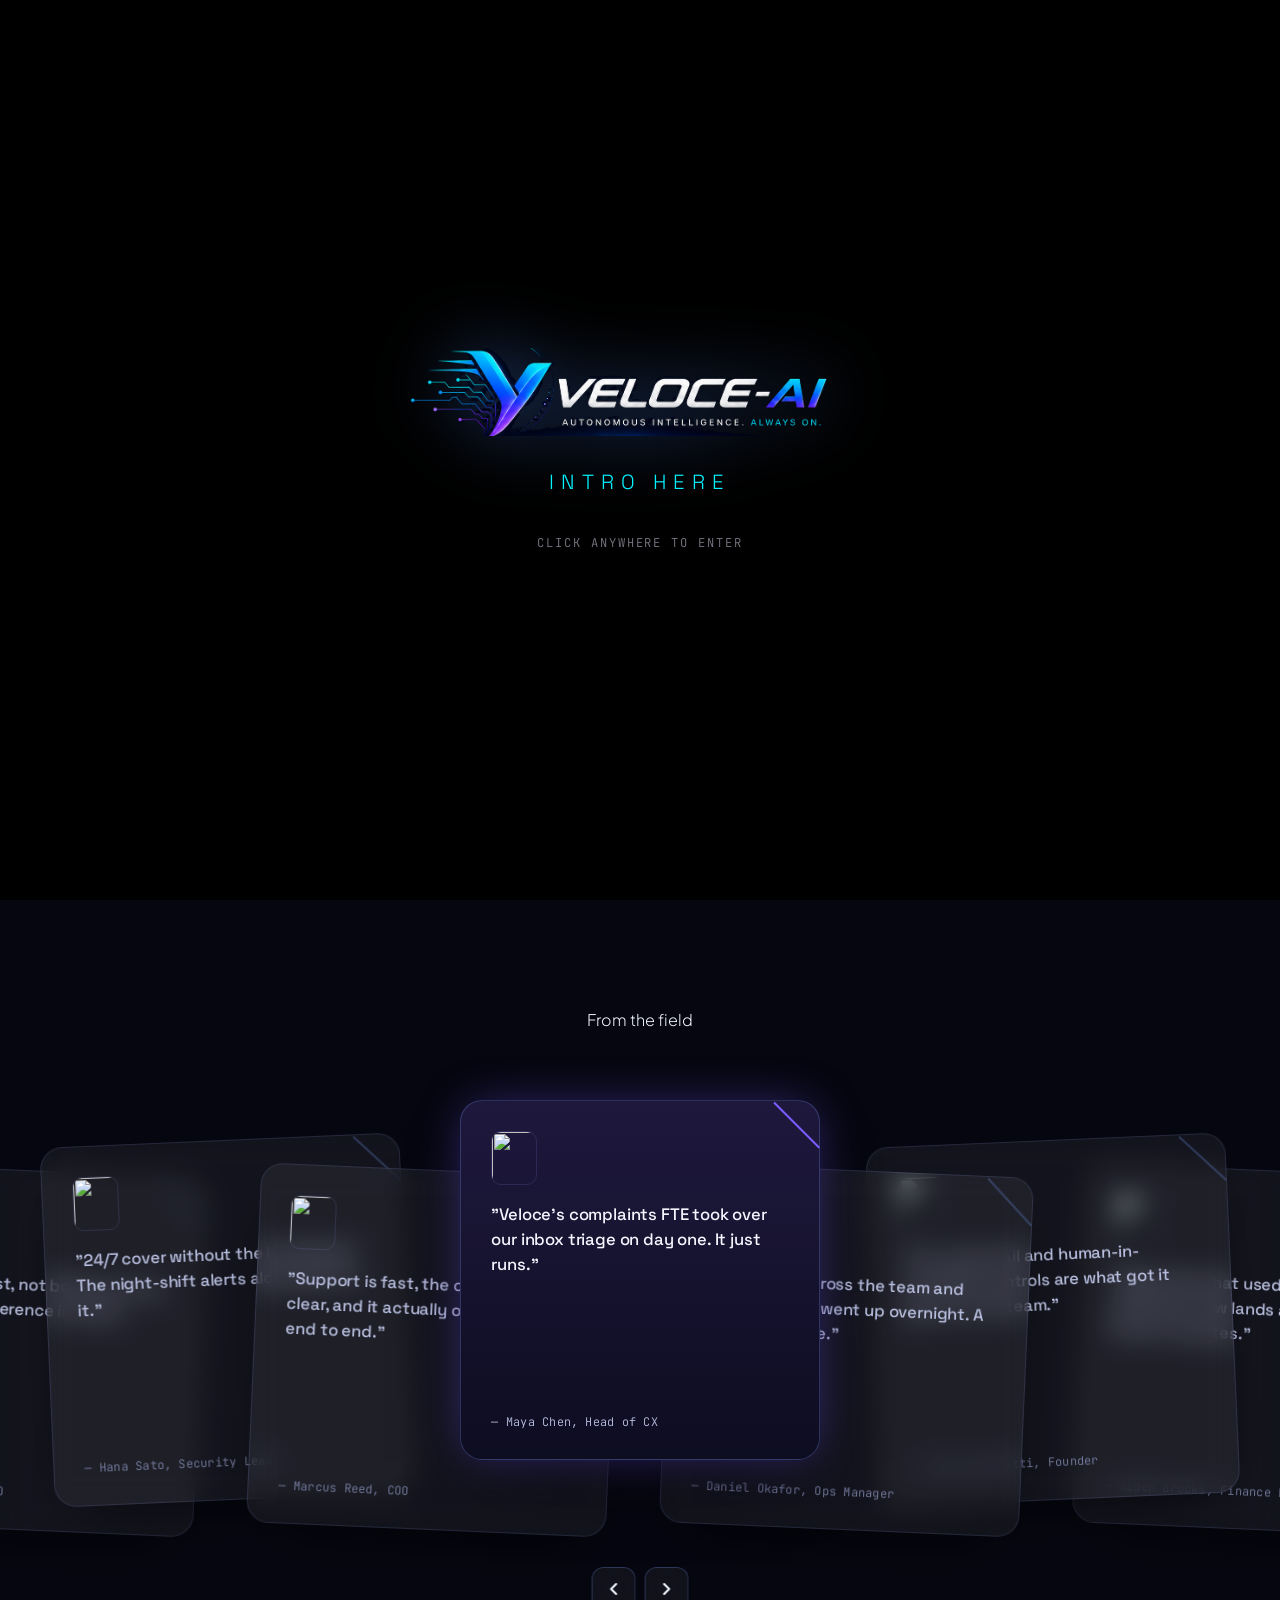
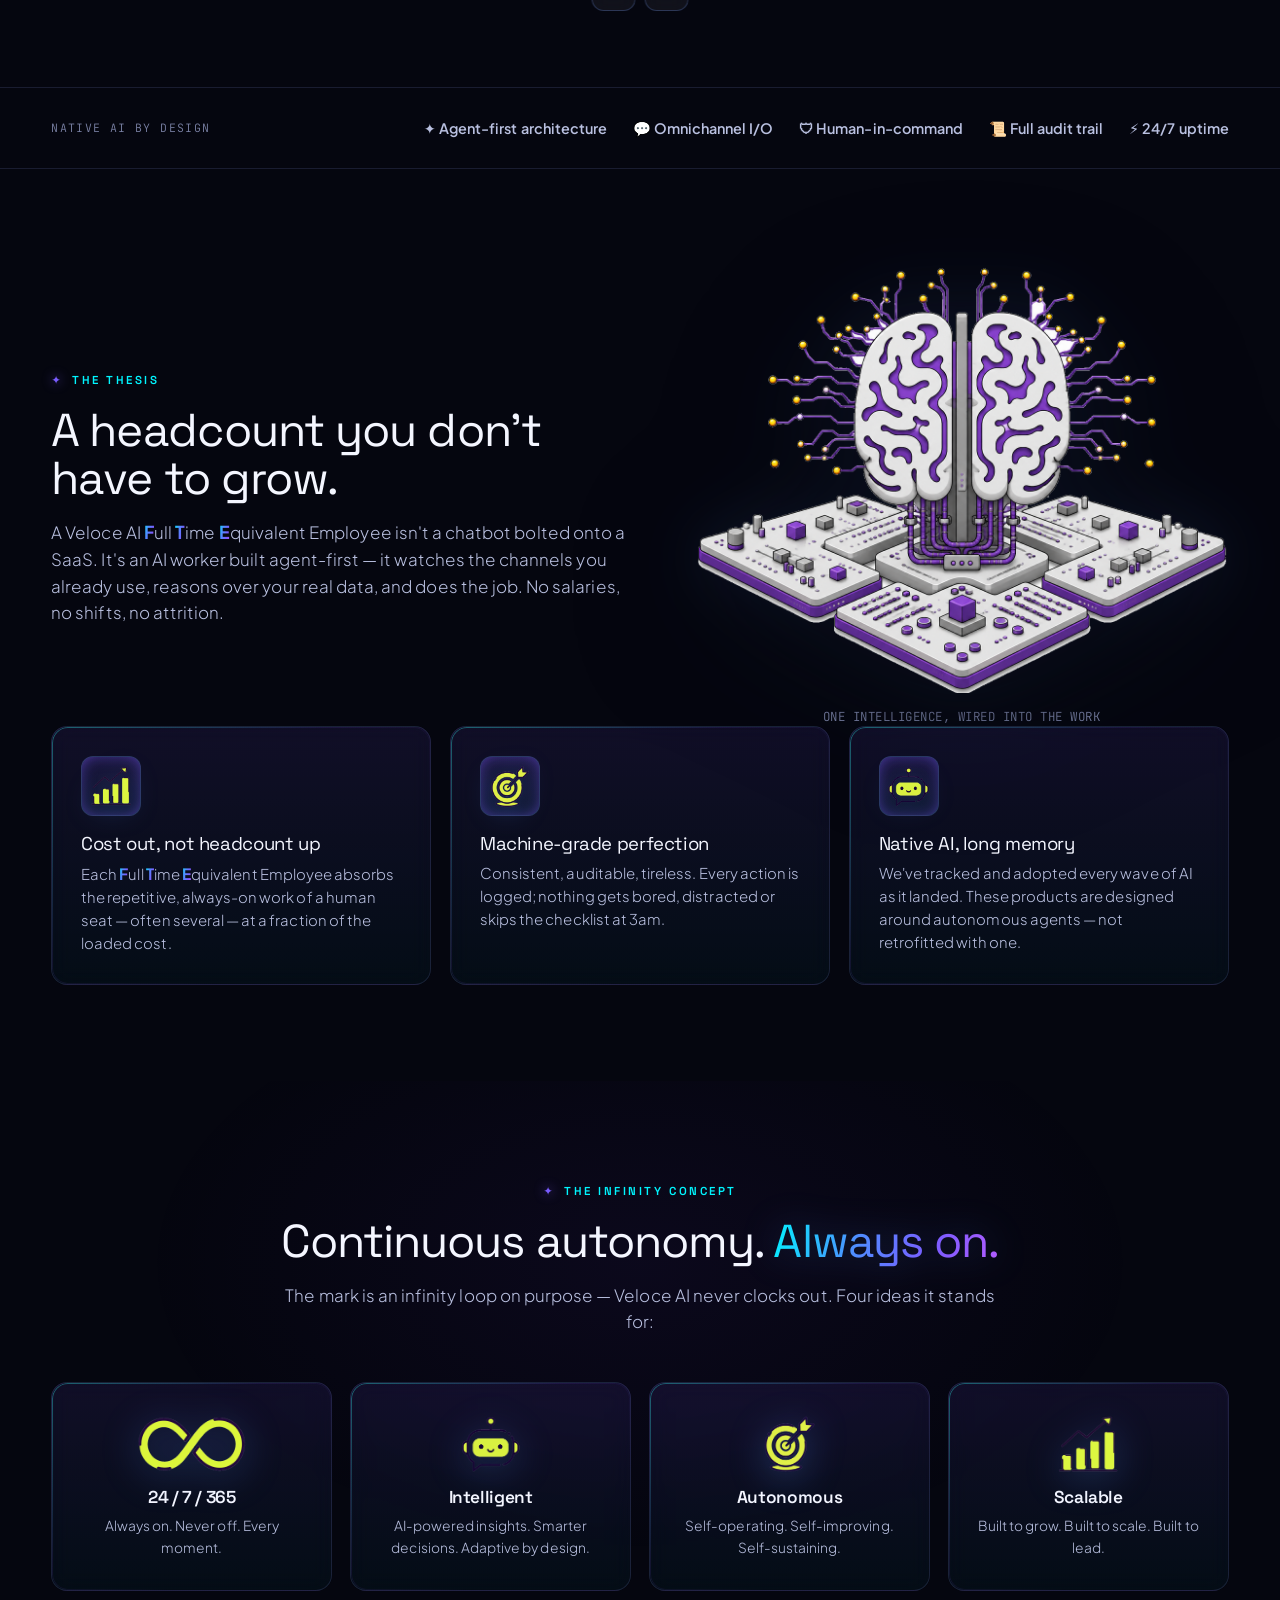
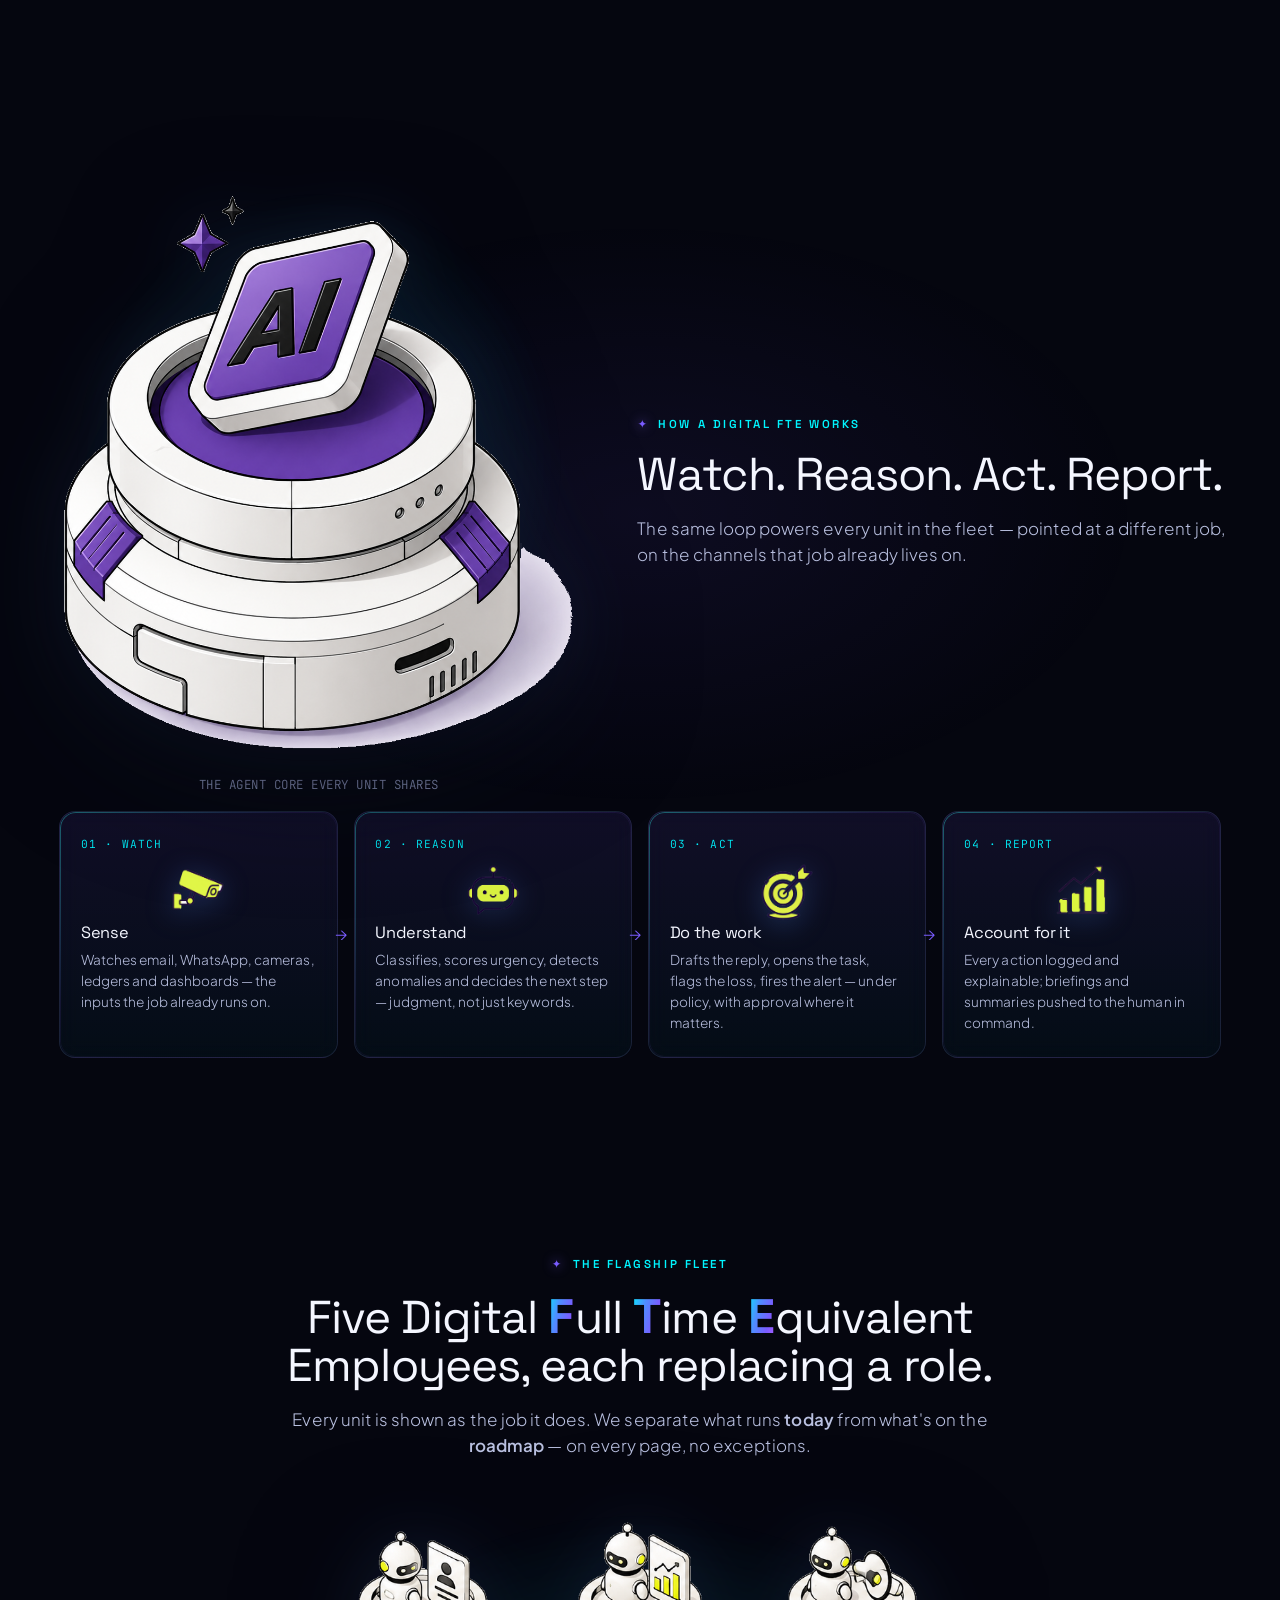
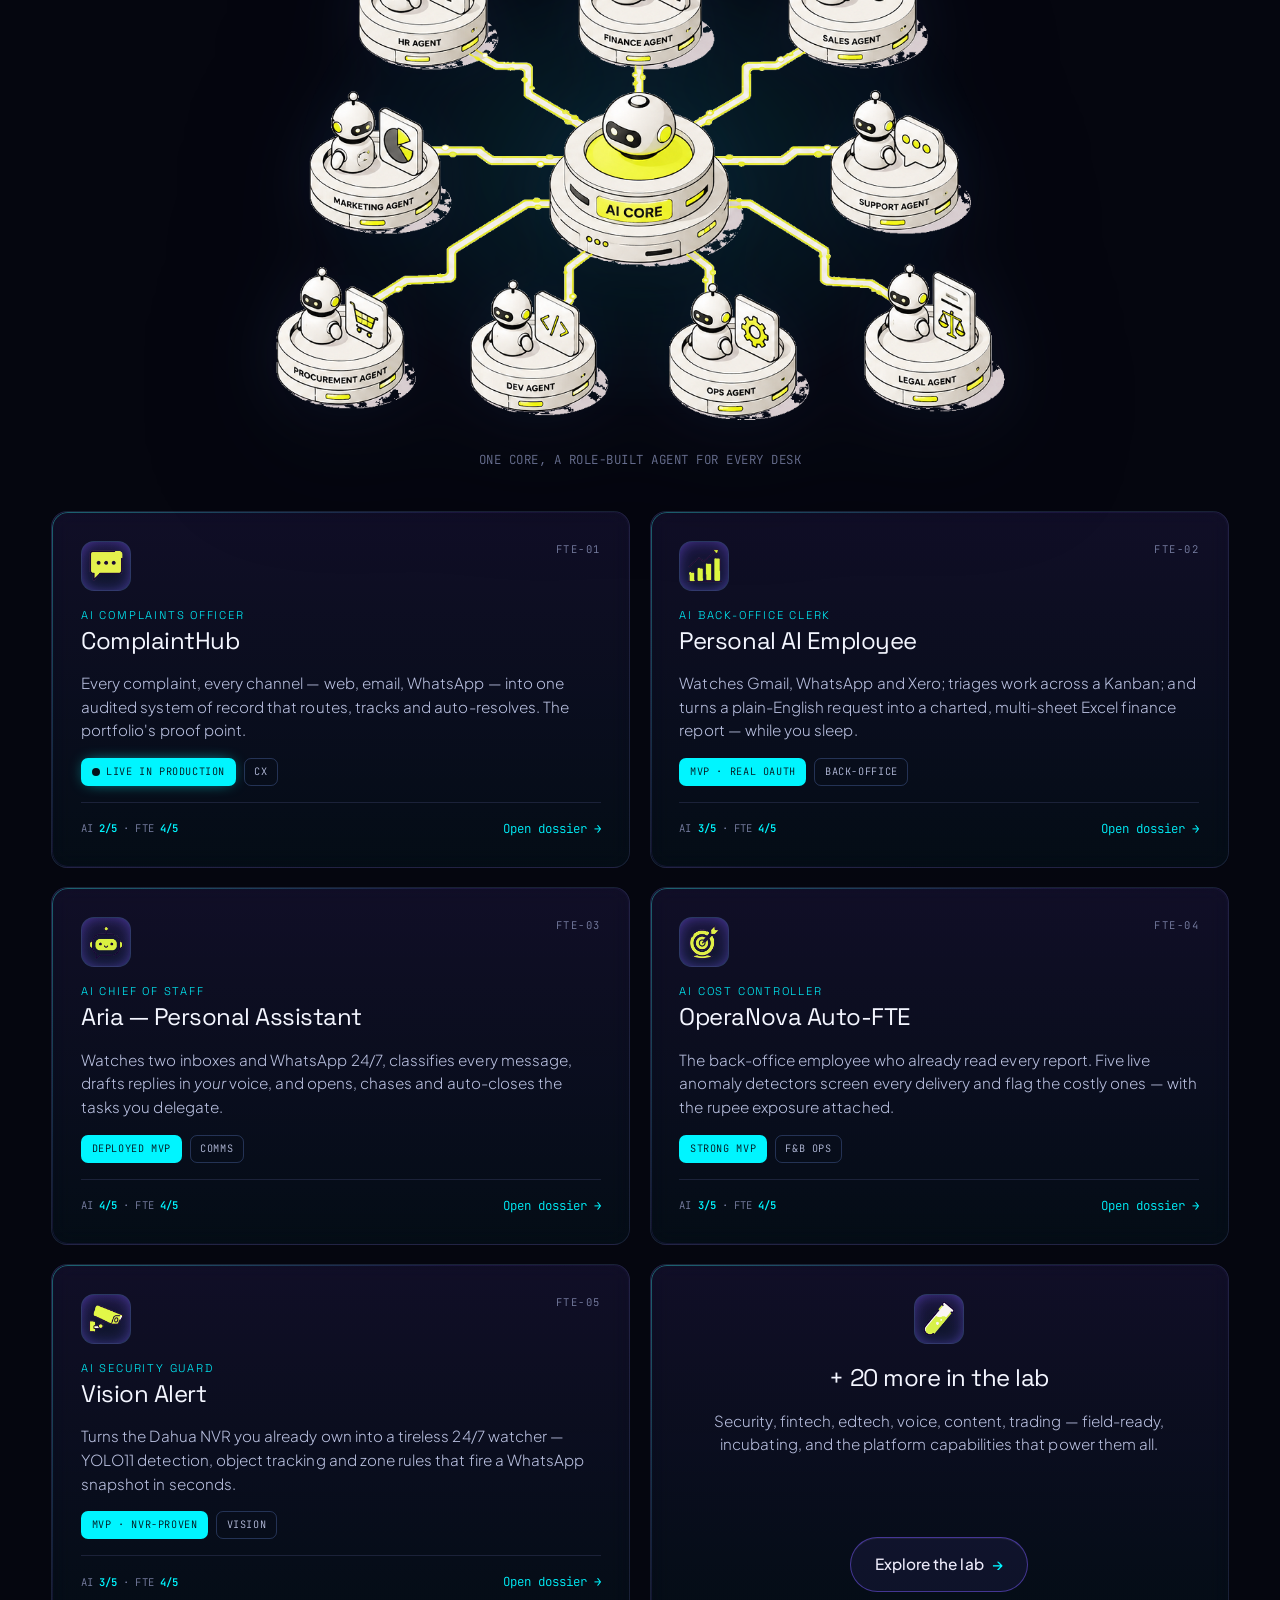
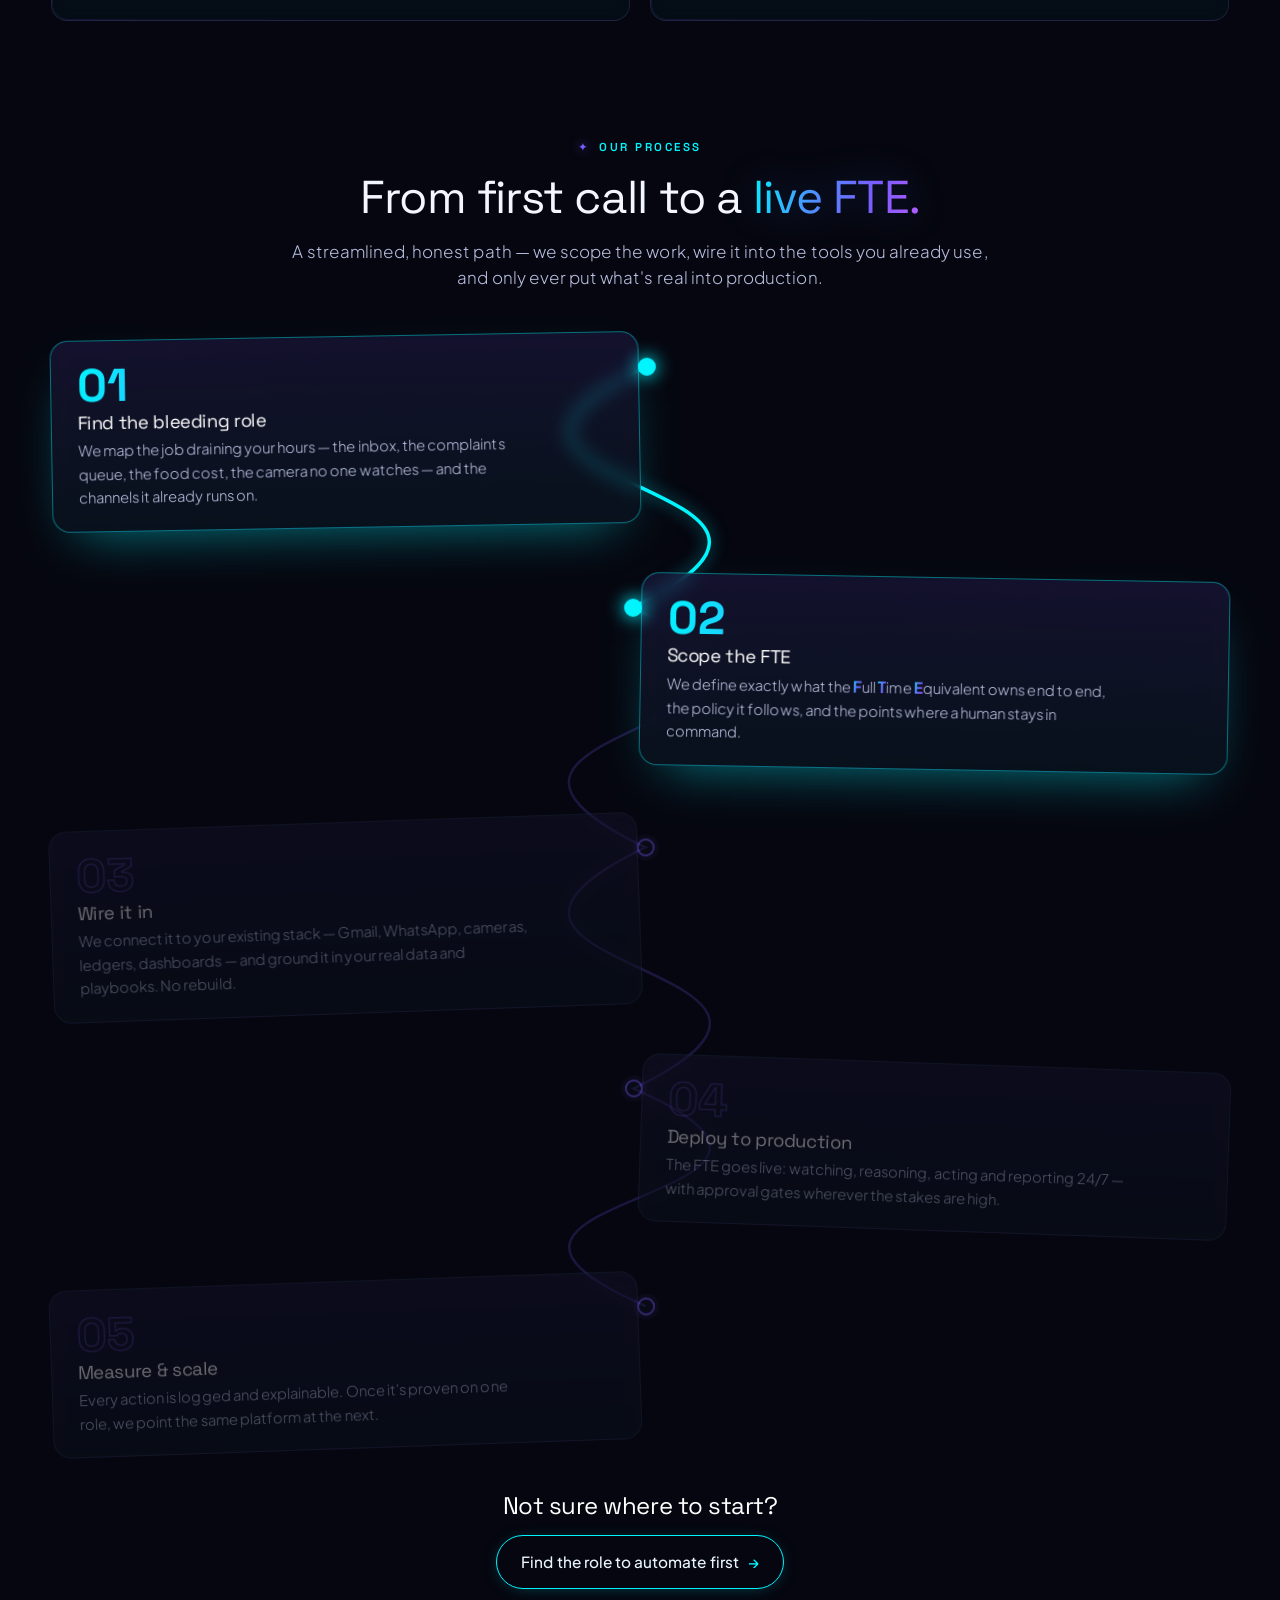
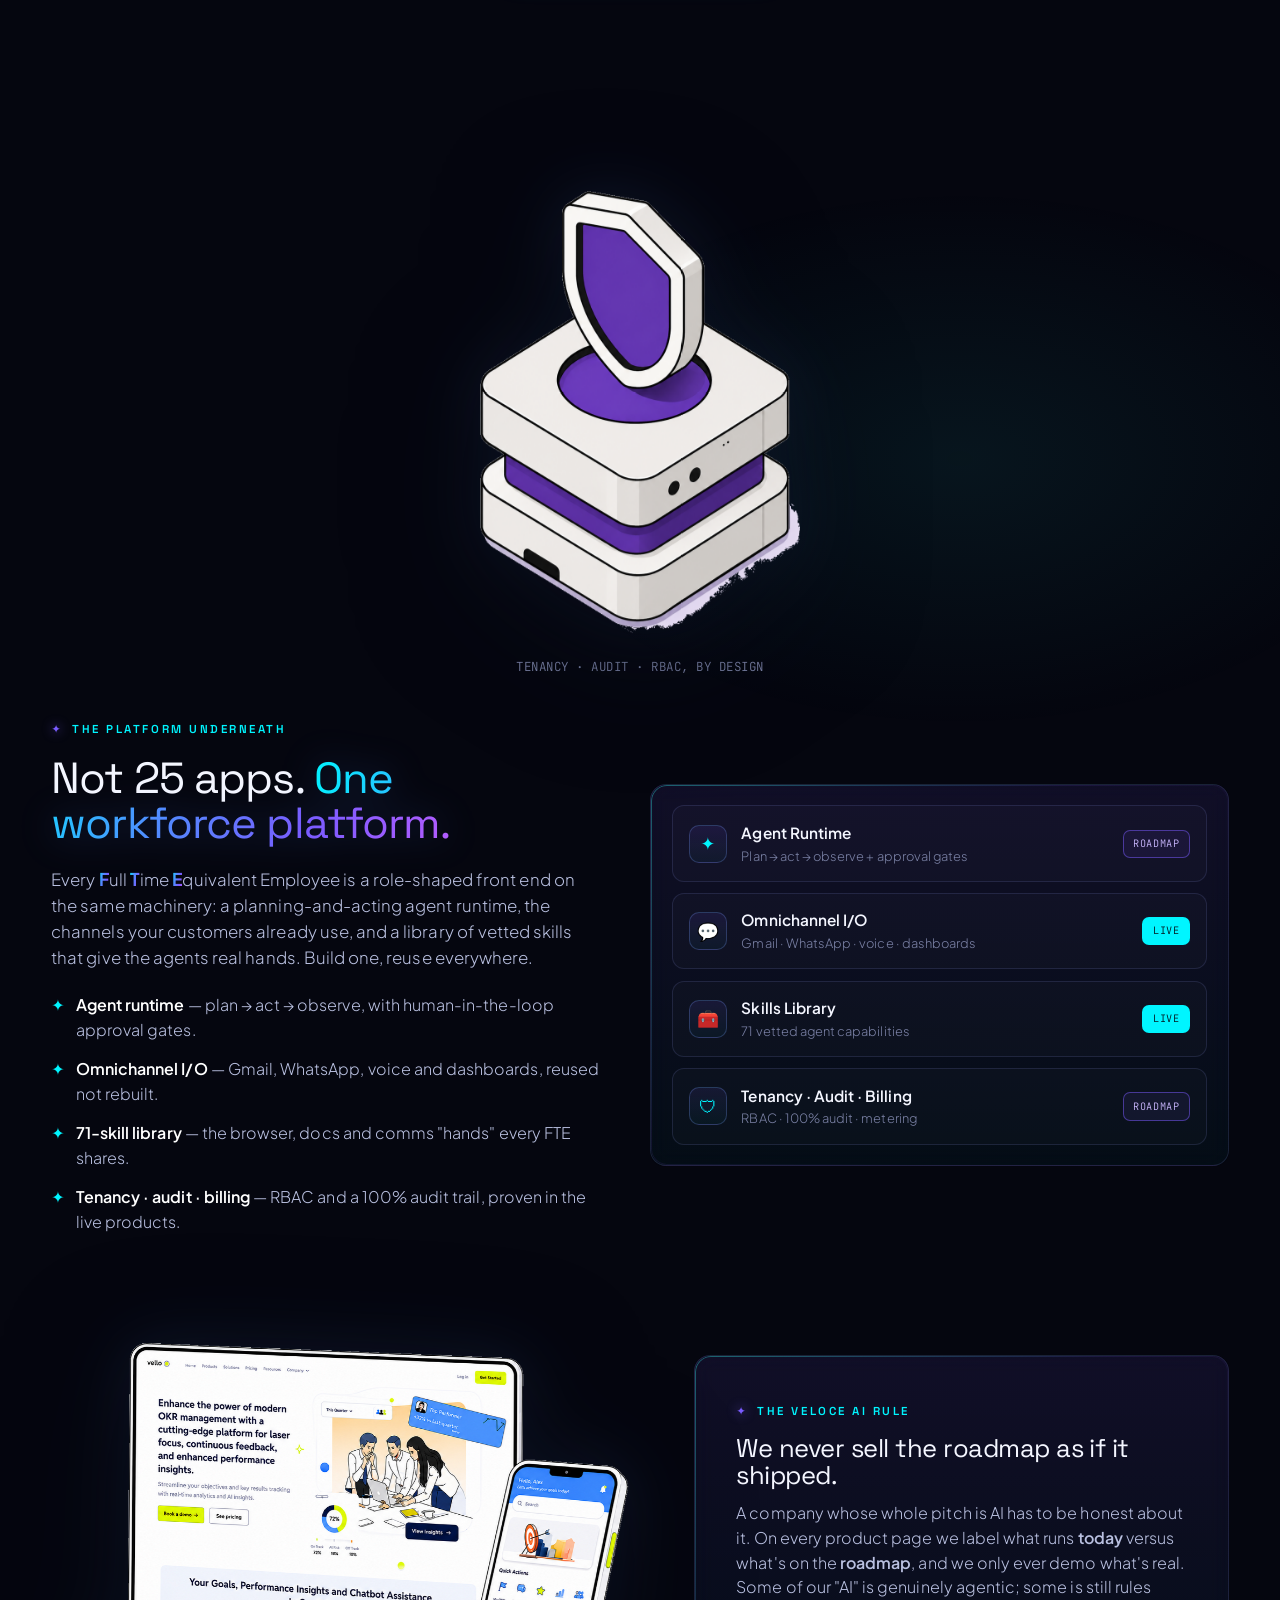
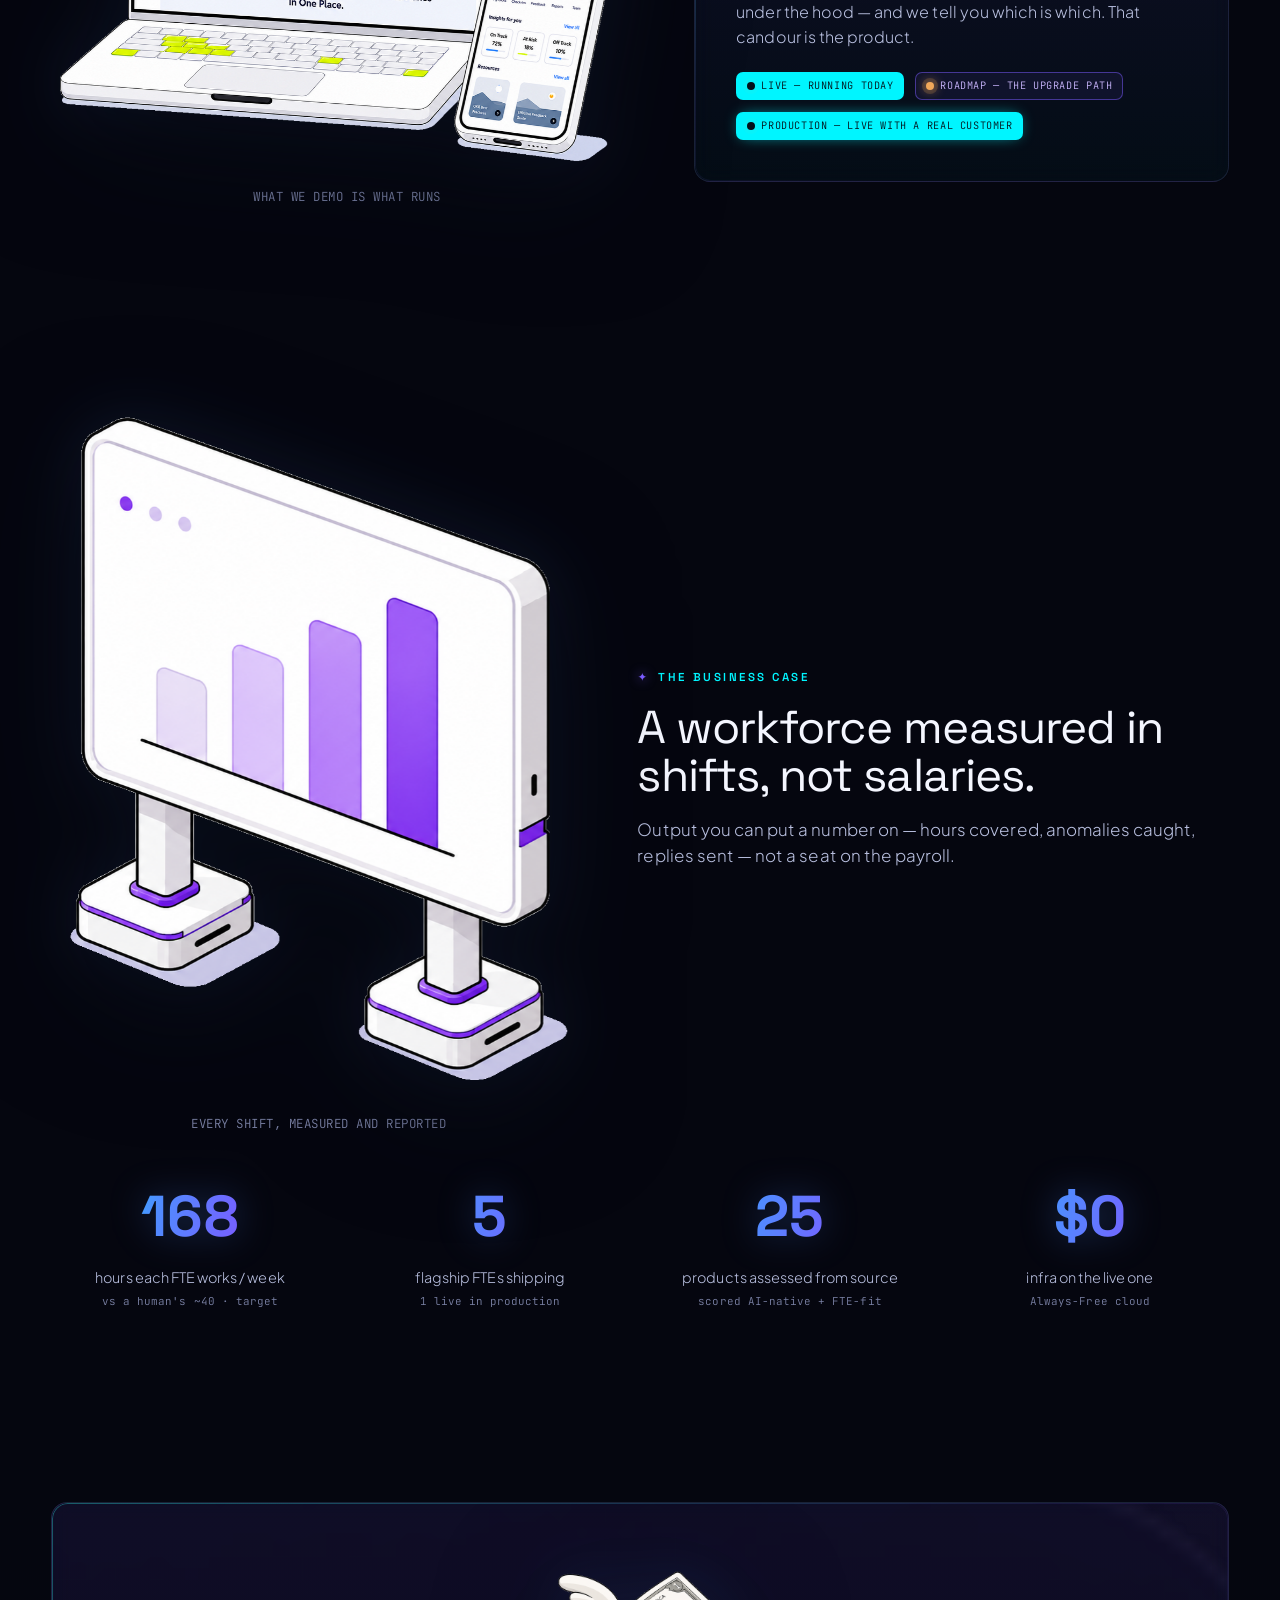
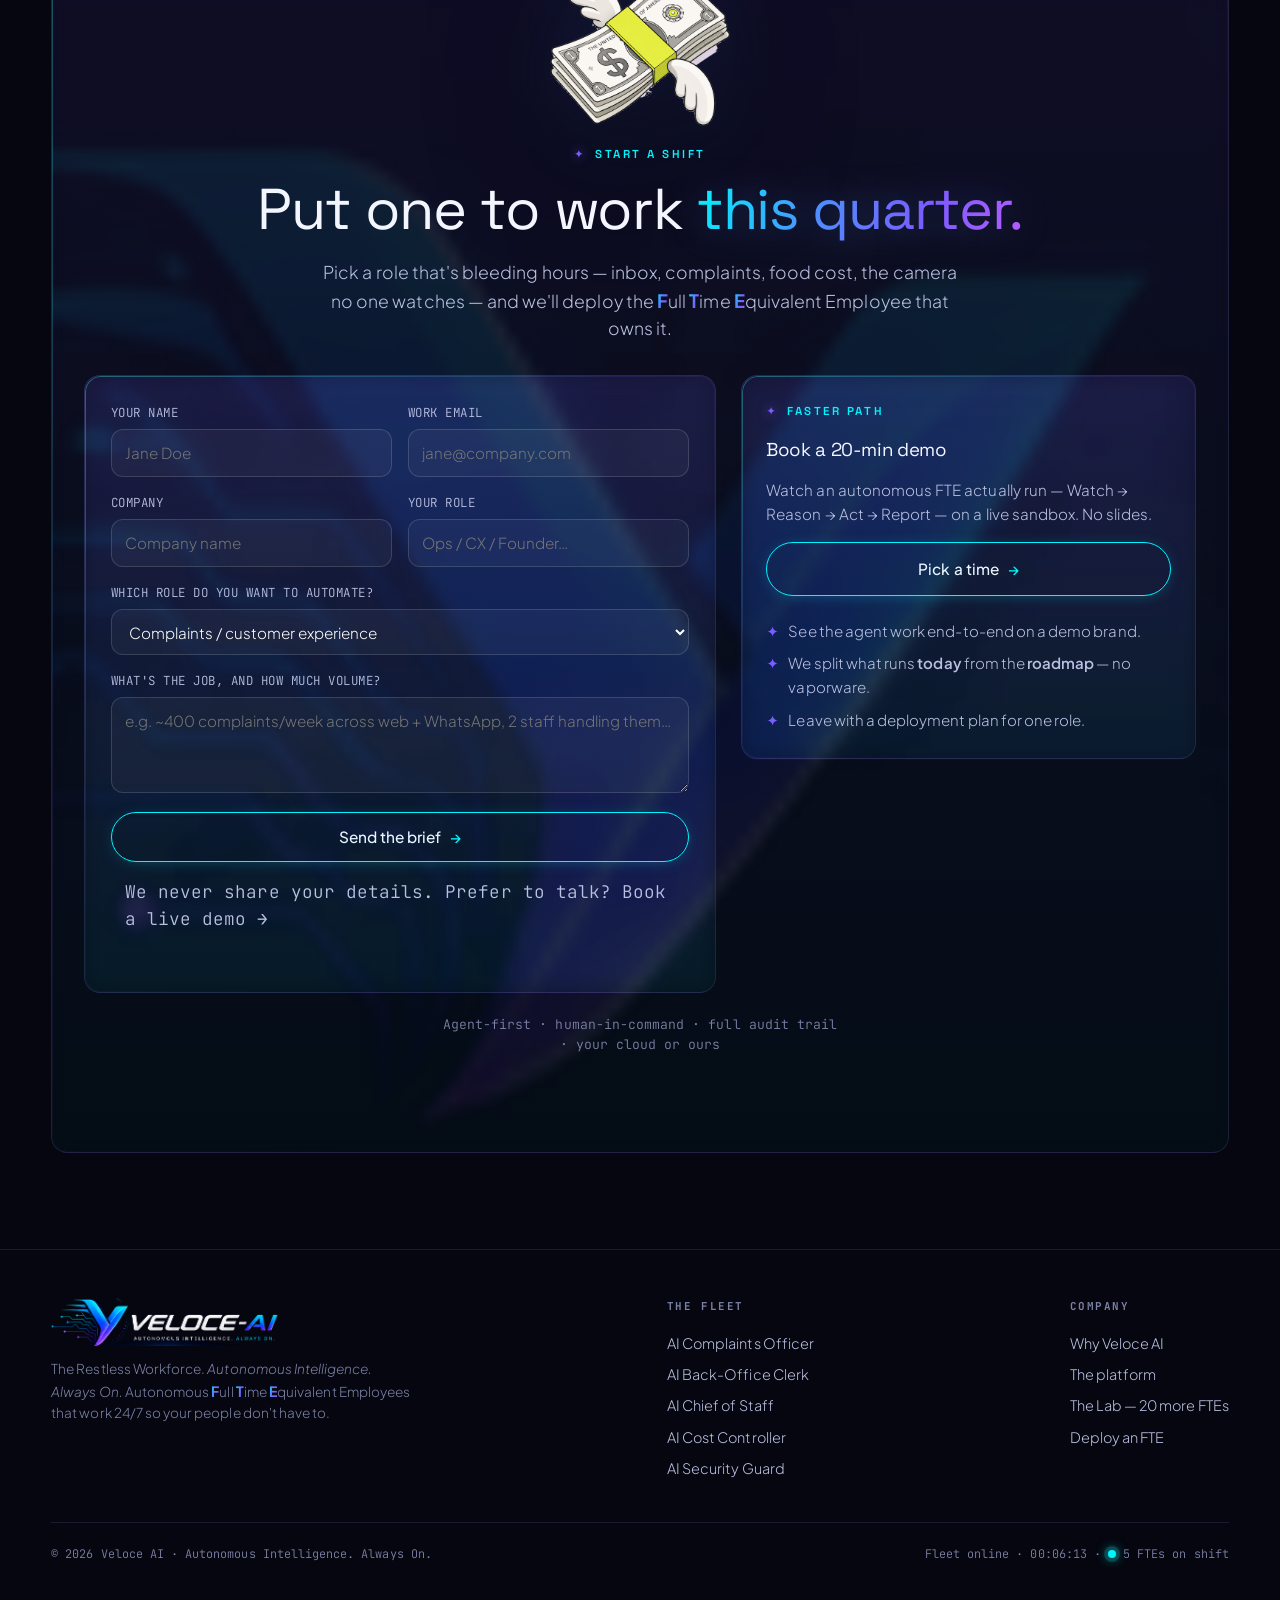
==== commit 3f2244a5: "Rebrand to 2026 blue/violet identity; lab background; looping process; circular cursor Full visual r" ====
--- a/site/index.html
+++ b/site/index.html
@@ -5,7 +5,7 @@
 <meta name="viewport" content="width=device-width, initial-scale=1.0" />
 <title>Veloce AI — The Restless Workforce · Autonomous FTEs that never sleep</title>
 <meta name="description" content="Veloce AI builds autonomous Full-Time-Equivalents — AI agents that run your back office, inbox, security and customer operations 24/7. Native AI, not bolted on." />
-<link rel="icon" type="image/png" href="assets/favicon.png?v=38" />
+<link rel="icon" type="image/png" href="assets/favicon.png?v=2026" />
 <link rel="preconnect" href="https://fonts.googleapis.com">
 <link rel="preconnect" href="https://fonts.gstatic.com" crossorigin>
 <link href="https://fonts.googleapis.com/css2?family=Hanken+Grotesk:wght@400;500;600;700;800&family=Plus+Jakarta+Sans:wght@200;300;400;500;600;700&family=Space+Grotesk:wght@400;500;600;700&family=JetBrains+Mono:wght@200;300;400;500;700&family=Caveat:wght@500;600;700&display=swap" rel="stylesheet">
@@ -17,9 +17,9 @@
        assets/orangefishsea.css   = navy/orange OrangeFishSea style
      (delete the line entirely to revert index.html to the original dark theme) -->
 <link rel="stylesheet" href="assets/purpledelight.css?v=38" />
-<!-- Veloce brand alignment layer — real brand sheet (yellow/purple), custom
-     icons + illustrations. Loaded last so it owns the final look. -->
-<link rel="stylesheet" href="assets/veloce-brand.css?v=10" />
+<!-- Veloce-AI brand layer — 2026 brand sheet (blue/violet spectrum, no yellow),
+     new logo, lab background, looping process. Loaded last so it owns the look. -->
+<link rel="stylesheet" href="assets/veloce-brand.css?v=2026" />
 <noscript><style>.reveal{opacity:1!important;transform:none!important}</style></noscript>
 <!-- Hero text reveal: word-by-word rise from a clipped baseline (hero h1 + sub only).
      Text-only entrance — no font/color change; resting state is plain text.
@@ -69,7 +69,7 @@
      Later: drop a <video class="intro-video" autoplay muted playsinline> into .intro-inner. -->
 <div id="intro" role="dialog" aria-label="Intro — click to enter">
   <div class="intro-inner">
-    <img class="intro-logo" src="assets/veloce-yellow.png?v=1" alt="Veloce" />
+    <img class="intro-logo" src="assets/veloce-logo-2026.png?v=2026" alt="Veloce-AI" />
     <div class="intro-tag">Intro Here</div>
     <div class="intro-hint">Click anywhere to enter</div>
   </div>
@@ -101,7 +101,7 @@
 <!-- NAV -->
 <nav>
   <div class="wrap">
-    <a class="brand" href="index.html"><img class="brand-word" src="assets/veloce-yellow.png?v=1" alt="Veloce" /><img class="brand-sym" src="assets/veloce-v.png?v=1" alt="Veloce" /></a>
+    <a class="brand" href="index.html"><img class="brand-word" src="assets/veloce-word-2026.png?v=2026" alt="Veloce-AI" /><img class="brand-sym" src="assets/veloce-icon-2026.png?v=2026" alt="Veloce-AI" /></a>
     <div class="nav-links">
       <a href="#engine">How it works</a>
       <a href="#fleet">The Fleet</a>
@@ -118,9 +118,9 @@
 <!-- HERO -->
 <header class="hero hero-split">
   <span class="greet greet-corner" data-greet>
-    <svg class="greet-sun" viewBox="0 0 24 24" fill="none" stroke="#FFD43B" stroke-width="1.5" stroke-linecap="round" stroke-linejoin="round" aria-hidden="true">
-      <path d="M4 17.4a8 8 0 0 1 16 0" fill="#FFD43B" stroke="none"/>
-      <line x1="2.4" y1="17.4" x2="21.6" y2="17.4" stroke="#FFD43B"/>
+    <svg class="greet-sun" viewBox="0 0 24 24" fill="none" stroke="#FFB454" stroke-width="1.5" stroke-linecap="round" stroke-linejoin="round" aria-hidden="true">
+      <path d="M4 17.4a8 8 0 0 1 16 0" fill="#FFB454" stroke="none"/>
+      <line x1="2.4" y1="17.4" x2="21.6" y2="17.4" stroke="#FFB454"/>
       <line x1="12" y1="3.2" x2="12" y2="6.2"/>
       <line x1="4.6" y1="6" x2="6.6" y2="8"/>
       <line x1="19.4" y1="6" x2="17.4" y2="8"/>
@@ -132,12 +132,12 @@
     <div class="hero-copy">
       <div class="hero-masthead reveal">
         <div class="mh-row">
-          <img class="masthead-logo" src="assets/veloce-yellow.png?v=1" alt="Veloce" />
+          <img class="masthead-logo" src="assets/veloce-logo-2026.png?v=2026" alt="Veloce-AI — Autonomous Intelligence. Always On." />
           <div class="veloce-pron" aria-hidden="true">
             <div class="pron-track">
               <span class="pron-text"><b class="pron-word">veh-LOH-cheh</b> — the Italian way of saying Fast, Swift, Efficient</span>
               <svg class="ferrari" viewBox="0 0 66 26" fill="none" xmlns="http://www.w3.org/2000/svg" aria-hidden="true">
-                <path d="M3 18c3-6 9-7 16-7l7-4c4-2 11-1 15 3l13 2c4 1 6 3 6 6l-1 2H4z" fill="#FFCC00"/>
+                <path d="M3 18c3-6 9-7 16-7l7-4c4-2 11-1 15 3l13 2c4 1 6 3 6 6l-1 2H4z" fill="#4F8DFF"/>
                 <path d="M27 11l6-4c3-1 8-1 11 2l2 3z" fill="#0B0D12" opacity=".5"/>
                 <path d="M6 12c4-2 9-2 13-2" stroke="#FFF1A8" stroke-width="1.4" stroke-linecap="round" opacity=".8"/>
                 <circle cx="18" cy="19" r="5" fill="#111418"/><circle cx="18" cy="19" r="2" fill="#9AA3AD"/>
@@ -146,7 +146,6 @@
             </div>
           </div>
         </div>
-        <img class="masthead-tagline" src="assets/veloce-tagline.png?v=38" alt="Autonomous Intelligence. Always On." />
       </div>
       <h1 class="reveal-text">Hire the <span class="ai-grad-text">machine.</span><br>The workforce that never sleeps.</h1>
       <p class="sub reveal-text">Veloce AI builds autonomous <span class="fte"><i>F</i>ull <i>T</i>ime <i>E</i>quivalent Employees</span> — AI workers that own a job end to end and run 24/7. They triage, decide, act and report; you stay in the loop only where it counts.</p>
@@ -169,10 +168,10 @@
           <radialGradient id="botHead" cx="34%" cy="22%" r="92%"><stop offset="0" stop-color="#FFFFFF"/><stop offset="0.12" stop-color="#DEE4EB"/><stop offset="0.4" stop-color="#9CA7B2"/><stop offset="0.7" stop-color="#4C545E"/><stop offset="1" stop-color="#1B2026"/></radialGradient>
           <linearGradient id="botMetal" x1="0.2" y1="0" x2="0.55" y2="1"><stop offset="0" stop-color="#F3F6F9"/><stop offset="0.45" stop-color="#A7B0BA"/><stop offset="1" stop-color="#2D333C"/></linearGradient>
           <linearGradient id="botPed" x1="0" y1="0" x2="0" y2="1"><stop offset="0" stop-color="#5C646E"/><stop offset="0.5" stop-color="#2A2F37"/><stop offset="1" stop-color="#0C0F13"/></linearGradient>
-          <radialGradient id="botSpot" cx="50%" cy="50%" r="50%"><stop offset="0" stop-color="#E2FE3C" stop-opacity=".5"/><stop offset="70%" stop-color="#E2FE3C" stop-opacity="0"/></radialGradient>
+          <radialGradient id="botSpot" cx="50%" cy="50%" r="50%"><stop offset="0" stop-color="#00F5FF" stop-opacity=".5"/><stop offset="70%" stop-color="#00F5FF" stop-opacity="0"/></radialGradient>
           <radialGradient id="botEye" cx="40%" cy="32%" r="70%"><stop offset="0" stop-color="#ffffff"/><stop offset="100%" stop-color="#DCE6EC"/></radialGradient>
           <radialGradient id="botVisor" cx="50%" cy="16%" r="92%"><stop offset="0" stop-color="#2D333C"/><stop offset="0.5" stop-color="#14171C"/><stop offset="1" stop-color="#0A0C0F"/></radialGradient>
-          <radialGradient id="botCheek" cx="50%" cy="50%" r="50%"><stop offset="0" stop-color="#E2FE3C" stop-opacity=".22"/><stop offset="100%" stop-color="#E2FE3C" stop-opacity="0"/></radialGradient>
+          <radialGradient id="botCheek" cx="50%" cy="50%" r="50%"><stop offset="0" stop-color="#00F5FF" stop-opacity=".22"/><stop offset="100%" stop-color="#00F5FF" stop-opacity="0"/></radialGradient>
         </defs>
         <ellipse class="bot-spot" cx="180" cy="402" rx="148" ry="34" fill="url(#botSpot)"/>
         <g class="bot-ped">
@@ -189,7 +188,7 @@
           <ellipse cx="180" cy="250" rx="54" ry="12" fill="#0A0C10" opacity=".4"/>
           <g class="bot-head">
             <line x1="180" y1="96" x2="180" y2="70" stroke="#CFD6DD" stroke-width="4" stroke-linecap="round"/>
-            <circle class="bot-anten" cx="180" cy="63" r="8" fill="#E2FE3C"/>
+            <circle class="bot-anten" cx="180" cy="63" r="8" fill="#00F5FF"/>
             <circle cx="100" cy="172" r="18" fill="url(#botMetal)" stroke="#E3E9EF" stroke-opacity=".3"/>
             <circle cx="260" cy="172" r="18" fill="url(#botMetal)" stroke="#E3E9EF" stroke-opacity=".3"/>
             <circle cx="100" cy="172" r="7" fill="#E8EDF2" opacity=".65"/>
@@ -539,7 +538,7 @@
 <section class="final" id="final">
   <div class="wrap">
     <div class="final-card glass reveal">
-      <img class="brand-watermark" src="assets/veloce-symbol.png?v=38" alt="" aria-hidden="true" />
+      <img class="brand-watermark" src="assets/veloce-icon-2026.png?v=2026" alt="" aria-hidden="true" />
       <img class="brand-ill" src="assets/ill-savings.png?v=1" alt="" aria-hidden="true" style="max-width:188px;margin:0 auto .6rem" />
       <span class="eyebrow" style="justify-content:center;display:inline-flex">Start a shift</span>
       <h2>Put one to work <span class="ai-grad-text">this quarter.</span></h2>
@@ -621,9 +620,7 @@
     <div class="foot-top">
       <div class="foot-brand">
         <div class="foot-lockup">
-          <img class="foot-symbol" src="assets/veloce-symbol.png?v=38" alt="Veloce-AI" />
-          <img class="foot-wordmark" src="assets/veloce-yellow.png?v=1" alt="Veloce" />
-          <img class="foot-tagline" src="assets/veloce-tagline.png?v=38" alt="Autonomous Intelligence. Always On." />
+          <img class="foot-wordmark" src="assets/veloce-logo-2026.png?v=2026" alt="Veloce-AI — Autonomous Intelligence. Always On." />
         </div>
         <p>The Restless Workforce. <em>Autonomous Intelligence. Always On.</em> Autonomous <span class="fte"><i>F</i>ull <i>T</i>ime <i>E</i>quivalent Employees</span> that work 24/7 so your people don't have to.</p>
       </div>
@@ -787,10 +784,17 @@
       var r = s.querySelector('.proc-dot').getBoundingClientRect();
       return { x: r.left - tr.left + r.width/2, y: r.top - tr.top + r.height/2 };
     });
+    // looping connector: swing the curve out to each card's side between
+    // consecutive nodes, so the line reads as a series of rounded loops.
+    var swing = Math.min(W * 0.30, 260);
     var d = 'M ' + pts[0].x + ' ' + pts[0].y;
     for(var i=0;i<pts.length-1;i++){
-      var a = pts[i], b = pts[i+1], my = (a.y + b.y)/2;   // vertical S-curve between alternating x
-      d += ' C ' + a.x + ' ' + my + ', ' + b.x + ' ' + my + ', ' + b.x + ' ' + b.y;
+      var a = pts[i], b = pts[i+1], dy = b.y - a.y;
+      var sideA = steps[i].classList.contains('right') ? 1 : -1;     // side card a sits on
+      var sideB = steps[i+1].classList.contains('right') ? 1 : -1;   // (alternates)
+      var c1x = a.x + sideA * swing, c1y = a.y + dy * 0.52;
+      var c2x = b.x + sideB * swing, c2y = b.y - dy * 0.52;
+      d += ' C ' + c1x + ' ' + c1y + ', ' + c2x + ' ' + c2y + ', ' + b.x + ' ' + b.y;
     }
     bg.setAttribute('d', d); line.setAttribute('d', d);
     total = line.getTotalLength();
--- a/site/assets/purpledelight.css
+++ b/site/assets/purpledelight.css
@@ -119,9 +119,9 @@
 /* hero badge — colour matches the lab .eyebrow (cyan), thin, clear hairline border */
 .ai-badge{ display:flex; width:fit-content; white-space:nowrap; font-weight:300; letter-spacing:.05em; color:#2FE6E0; background:rgba(47,230,224,.05); border:1px solid rgba(47,230,224,.42); box-shadow:none; padding:.4rem .85rem; }
 .ai-badge::before{ color:#2FE6E0; }
-/* FTE phrase stays sea-green; only the F·T·E initials are yellow */
+/* FTE phrase stays sea-green; the F·T·E initials pop in brand cyan */
 .ai-badge .fte{ color:#2FE6E0; }
-.ai-badge .fte i{ background:none; color:#FFD43B; -webkit-text-fill-color:#FFD43B; }
+.ai-badge .fte i{ background:none; color:#00F5FF; -webkit-text-fill-color:#00F5FF; }
 
 @media (prefers-reduced-motion:reduce){ .greet-sun{ animation:none } }
 
--- a/site/assets/veloce-brand.css
+++ b/site/assets/veloce-brand.css
@@ -1,193 +1,186 @@
 /* ============================================================
-   Veloce brand alignment — index.html ONLY, loaded AFTER
-   purpledelight.css. Flips the skin to the real brand sheet:
-     · Yellow  #E2FE3C → #C6E032   (primary / accent)
-     · Purple  #0B0A0F → #150C30   (deep background)
-     · Text purple #8077EC          (secondary accents)
-   Plus the real Veloce wordmark, the 7 custom icons, and the
-   7 custom illustrations placed per target-customer value.
+   Veloce-AI brand layer — index.html ONLY, loaded AFTER
+   purpledelight.css so it owns the final look. Flips the skin
+   to the 2026 brand sheet (NO yellow):
+     · Cyan #00F5FF · Electric-Blue #4F8DFF · Violet #7A5CFF
+     · Magenta #B45CFF · Deep-Navy #050816 · White/Silver #E6E6E6
+   Background mirrors The Lab (styles.css base: navy + violet
+   grid + spectrum orbs). New circuit-Y VELOCE-AI logo, a
+   looping-S "Our process", and a circular brand cursor.
    Reversible: delete this <link> to fall back to PurpleDelight.
    ============================================================ */
 
 :root{
-  /* brand tokens */
-  --y:#E2FE3C; --y2:#C6E032; --pur:#8077EC;
-  --y-soft:rgba(226,254,60,.12); --y-line:rgba(226,254,60,.42);
-
-  /* repaint the accent spectrum yellow (was all-purple) */
-  --cyan:var(--y); --azure:var(--y); --violet:var(--y); --magenta:var(--y2);
-  --line-glow:rgba(226,254,60,.45);
-
-  /* yellow→lime sweep for highlighted words + a purple tail */
-  --ai-grad:linear-gradient(105deg,#EEFF7A 0%,#E2FE3C 42%,#C6E032 100%);
-  --ai-grad-2:linear-gradient(135deg,#E2FE3C,#C6E032 70%,#8077EC);
-  --glass-grad:linear-gradient(180deg,rgba(128,119,236,.12),rgba(226,254,60,.03));
-
-  /* deep purple-black surfaces */
-  --void:#0B0A0F; --void-2:#100A22; --void-3:#150C30;
-  --panel:rgba(128,119,236,.06); --panel-2:rgba(128,119,236,.10);
-  --line:rgba(128,119,236,.18); --line-2:rgba(226,254,60,.30);
-
-  --text:#F3F2FB; --fog:#B7B2D8; --muted:#7A75A0;
-
-  --glow-c:0 0 50px -8px rgba(226,254,60,.40);
-  --glow-v:0 0 50px -8px rgba(128,119,236,.45);
-
-  /* fonts — Hanken Grotesk stands in for BR Sonoma SemiBold (heading),
-     simple sans (Plus Jakarta) for copy. Drop BrSonoma-SemiBold.ttf into
-     assets/fonts/ and it overrides automatically (see @font-face below). */
-  --font-display:'BR Sonoma','Hanken Grotesk','Space Grotesk',system-ui,sans-serif;
+  /* 2026 brand spectrum */
+  --cyan:#00F5FF; --blue:#4F8DFF; --violet:#7A5CFF; --magenta:#B45CFF;
+  --navy:#050816; --silver:#E6E6E6;
+
+  /* repaint purpledelight's purple spectrum back to the brand spectrum */
+  --azure:var(--blue); --line-glow:rgba(0,245,255,.38);
+
+  /* brand gradients */
+  --ai-grad:linear-gradient(105deg,#00F5FF 0%,#4F8DFF 38%,#7A5CFF 70%,#B45CFF 100%);
+  --ai-grad-2:linear-gradient(135deg,#4F8DFF,#7A5CFF 55%,#B45CFF);
+  --glass-grad:linear-gradient(180deg,rgba(122,92,255,.10),rgba(0,245,255,.03));
+
+  /* deep-navy surfaces — match The Lab */
+  --void:#05060F; --void-2:#090B18; --void-3:#0E1124;
+  --panel:rgba(255,255,255,.025); --panel-2:rgba(255,255,255,.05);
+  --line:rgba(150,160,255,.14); --line-2:rgba(120,160,255,.26);
+
+  --text:#F4F6FF; --fog:#B9C0E0; --muted:#7B82A6;
+
+  --glow-c:0 0 50px -8px rgba(0,245,255,.40);
+  --glow-v:0 0 50px -8px rgba(122,92,255,.45);
+
+  --font-display:'Space Grotesk','Hanken Grotesk',system-ui,sans-serif;
   --font-body:'Plus Jakarta Sans','Inter',system-ui,sans-serif;
 }
-@font-face{ font-family:'BR Sonoma'; src:url('fonts/BrSonoma-SemiBold.ttf') format('truetype');
-  font-weight:600; font-style:normal; font-display:swap; }
-
-body{ background:
-  radial-gradient(120vw 80vh at 80% -10%, #150C30 0%, transparent 55%),
-  radial-gradient(90vw 70vh at -10% 30%, #100A22 0%, transparent 60%),
-  var(--void);
-  color:var(--text); }
-
-/* headings on the brand display font, a touch heavier for the SemiBold feel */
+
+/* ---- BACKGROUND: mirror The Lab (deep navy + violet grid + spectrum orbs) ---- */
+body{ background:var(--void); color:var(--text); }
+.void-base{ background:#05060F !important; }
+.grid-bg{ display:block !important;
+  background-image:linear-gradient(rgba(124,92,255,.05) 1px,transparent 1px),
+                   linear-gradient(90deg,rgba(124,92,255,.05) 1px,transparent 1px);
+  background-size:52px 52px;
+  -webkit-mask-image:radial-gradient(80vw 80vh at 50% 0%,#000 30%,transparent 75%);
+          mask-image:radial-gradient(80vw 80vh at 50% 0%,#000 30%,transparent 75%); }
+.orb.c1{ background:radial-gradient(circle,#00F5FF,transparent 65%) !important; opacity:.18; }
+.orb.c2{ background:radial-gradient(circle,#7A5CFF,transparent 65%) !important; opacity:.30; }
+.orb.c3{ background:radial-gradient(circle,#B45CFF,transparent 65%) !important; opacity:.16; }
+
+/* headings on the brand display font */
 h1,h2,h3,.display,.brand-name,.eyebrow,.unit-role,.unit h3{ font-family:var(--font-display); }
 h1,h2{ font-weight:600; letter-spacing:-.02em; }
 .hero h1{ font-family:var(--font-display); font-weight:600; letter-spacing:-.02em; }
 
-/* highlighted words glow yellow */
+/* highlighted words sweep cyan → violet → magenta */
 .ai-grad-text{ background:var(--ai-grad); -webkit-background-clip:text; background-clip:text;
   color:transparent; -webkit-text-fill-color:transparent;
-  filter:drop-shadow(0 0 18px rgba(226,254,60,.25)); }
-
-/* ambient orbs → yellow + purple */
-.orb.c1{ background:radial-gradient(circle,#E2FE3C,transparent 65%); opacity:.16; }
-.orb.c2{ background:radial-gradient(circle,#8077EC,transparent 65%); opacity:.28; }
-.orb.c3{ background:radial-gradient(circle,#C6E032,transparent 65%); opacity:.12; }
-
-::selection{ background:rgba(226,254,60,.32); color:#0B0A0F; }
-.eyebrow{ color:var(--y); }
-
-/* ---- buttons: pill shape, brand reference ---- */
+  filter:drop-shadow(0 0 18px rgba(79,141,255,.30)); }
+
+::selection{ background:rgba(122,92,255,.34); color:#fff; }
+.eyebrow{ color:var(--cyan); }
+
+/* ---- buttons: pill, cyan outline at rest → gradient fill on hover ---- */
 .btn{ border-radius:999px; }
-
-/* yellow buttons: OUTLINED at rest → SOLID-FILL on hover, arrow swings → to ↗
-   (per Hovered.png / Not hovered.png) */
 .btn-primary{
-  background:transparent;
-  color:var(--y);
-  border:1.6px solid var(--y);
-  box-shadow:0 2px 16px -8px rgba(226,254,60,.45);
-  text-shadow:none;
+  background:transparent; color:#EAF6FF;
+  border:1.6px solid var(--cyan);
+  box-shadow:0 2px 18px -8px rgba(0,245,255,.5);
   transition:background .28s ease, color .28s ease, box-shadow .28s ease, transform .18s ease;
 }
-.btn-primary .arr{ color:var(--y); display:inline-block;
+.btn-primary .arr{ color:var(--cyan); display:inline-block;
   transition:transform .28s cubic-bezier(.34,1.56,.64,1), color .28s ease; }
 .btn-primary:hover{
-  background:var(--y);
-  color:#0B0A0F;
-  border-color:var(--y);
-  box-shadow:0 14px 34px -10px rgba(226,254,60,.85), inset 0 1px 0 rgba(255,255,255,.4);
-}
-.btn-primary:hover .arr{ color:#0B0A0F; transform:rotate(-45deg); }
-
-.btn-ghost{ background:rgba(128,119,236,.08); color:#EDEBFB; border:1px solid rgba(128,119,236,.55); }
-.btn-ghost:hover{ background:rgba(128,119,236,.16); border-color:var(--pur); }
-
-/* gradient-text numerals etc. inherit yellow via --ai-grad above */
-
-/* ---- nav brand: full "Veloce" wordmark at the top, crossfading to the
-   compact V mark once the page is scrolled a little. The wordmark stays in
-   flow (opacity only) so the brand slot keeps its width — no layout jump. ---- */
+  background:var(--ai-grad-2); color:#fff; border-color:transparent;
+  box-shadow:0 16px 38px -10px rgba(122,92,255,.8), inset 0 1px 0 rgba(255,255,255,.3);
+}
+.btn-primary:hover .arr{ color:#fff; transform:rotate(-45deg); }
+.btn-ghost{ background:rgba(122,92,255,.08); color:#EDEBFB; border:1px solid rgba(122,92,255,.5); }
+.btn-ghost:hover{ background:rgba(122,92,255,.16); border-color:var(--violet); }
+
+/* ---- nav brand: full wordmark, crossfading to the compact icon once scrolled.
+   The wordmark stays in flow (opacity only) so the slot keeps its width. ---- */
 .brand{ position:relative; display:inline-flex; align-items:center; }
 .brand-name{ display:none !important; }
-.brand-word{ display:block; height:28px; width:auto; transition:opacity .45s ease;
-  filter:drop-shadow(0 0 14px rgba(226,254,60,.35)); }
+.brand-word{ display:block; height:30px; width:auto; transition:opacity .45s ease;
+  filter:drop-shadow(0 0 14px rgba(79,141,255,.35)); }
 .brand-sym{ position:absolute; left:0; top:50%; height:34px; width:auto; opacity:0;
   transform:translateY(-50%) scale(.72); transform-origin:left center;
   transition:opacity .45s ease, transform .45s cubic-bezier(.34,1.4,.5,1);
-  filter:drop-shadow(0 0 14px rgba(226,254,60,.4)); }
+  filter:drop-shadow(0 0 14px rgba(0,245,255,.4)); }
 body.scrolled .brand-word{ opacity:0; }
 body.scrolled .brand-sym{ opacity:1; transform:translateY(-50%) scale(1); }
-.nav-links a:hover{ color:var(--y); }
-
-/* HEADER (per Header.mp4): transparent + full-width at the very top.
-   On the first bit of scroll a fully-rounded glass PILL appears (a little
-   shortened) and the wordmark swaps to the V mark — no movement yet.
-   Scrolling further SHORTENS the pill (width = --navw from JS), so the logo
-   (left) and CTA (right) draw inward toward the centred links, until they sit
-   snug beside the links in the centre of the header. */
+.nav-links a:hover{ color:var(--cyan); }
+
+/* HEADER: transparent + full-width at the top; a glass pill appears + shortens
+   on scroll (width = --navw, eased per-frame in JS). */
 nav{ background:transparent !important; backdrop-filter:none !important;
   -webkit-backdrop-filter:none !important; border-bottom-color:transparent !important;
   box-shadow:none !important; padding-top:.15rem; }
 nav .wrap{
   margin-inline:auto; max-width:none; width:auto;
   border:1px solid transparent; border-radius:999px;
-  transition:background .45s ease, border-color .45s ease,
-             box-shadow .45s ease, padding .4s ease;  /* width is eased per-frame in JS */
+  transition:background .45s ease, border-color .45s ease, box-shadow .45s ease, padding .4s ease;
 }
 body.scrolled nav .wrap{
   max-width:var(--navw,1180px);
   padding:.5rem clamp(1rem,2.2vw,1.7rem);
-  background:rgba(13,11,22,.62);
+  background:rgba(9,11,24,.62);
   backdrop-filter:blur(18px) saturate(1.3); -webkit-backdrop-filter:blur(18px) saturate(1.3);
   border-color:var(--line-2);
   box-shadow:0 16px 40px -20px rgba(0,0,0,.9), inset 0 1px 0 rgba(255,255,255,.05);
 }
 
-/* remove the background grid */
-.grid-bg{ display:none !important; }
-
-/* ---- hero masthead: big yellow wordmark ---- */
-.masthead-logo{ width:min(340px,62vw); filter:drop-shadow(0 10px 30px rgba(226,254,60,.35)); }
-.masthead-tagline{ filter:hue-rotate(0); opacity:.9; }
-.fte i{ background:var(--ai-grad); -webkit-background-clip:text; background-clip:text;
-  color:transparent; -webkit-text-fill-color:transparent; }
-.hero-meta .dot,.dot{ background:var(--y); }
-.greet b{ color:#FFFDF2; }
-
-/* ---- retint the hero robot + cursor fx from teal → brand yellow ---- */
-.bot-anten{ fill:var(--y) !important; filter:drop-shadow(0 0 8px rgba(226,254,60,.9)); }
-.robot{ filter:drop-shadow(0 24px 54px rgba(128,119,236,.5)); }
-.cursor-ring{ border-color:rgba(226,254,60,.75); }
-.cursor-ring.is-active{ background:rgba(226,254,60,.12); border-color:rgba(226,254,60,.95); }
-.cursor-trail{ border-color:rgba(226,254,60,.5); }
-.cursor-spark{ background:rgba(226,254,60,.6); box-shadow:0 0 4px rgba(226,254,60,.4); }
-.bin{ color:rgba(226,254,60,.5); }
-
-/* ---- glass cards: purple glass with a yellow hairline on hover ---- */
+/* ---- hero masthead: the full lockup (logo + tagline baked in) ---- */
+.hero.hero-split{
+  padding:clamp(1rem,4.5vh,3.2rem) 0;
+  min-height:calc(100svh - 58px);
+  display:flex; flex-direction:column; justify-content:center;
+}
+.hero-masthead{ margin:0 0 clamp(1.1rem,3.4vh,2.4rem); }
+.masthead-logo{ width:min(440px,76vw); filter:drop-shadow(0 10px 30px rgba(79,141,255,.35)); }
+.fte i,.ai-badge .fte i{ background:var(--ai-grad); -webkit-background-clip:text; background-clip:text;
+  color:transparent !important; -webkit-text-fill-color:transparent !important; }
+.hero-meta .dot,.dot{ background:var(--cyan); }
+.greet b{ color:#EAF1FF; }
+.hero h1{
+  font-size:clamp(1.85rem,3.3vw,2.95rem); line-height:1.2; letter-spacing:-.005em;
+  word-spacing:.08em; margin:0 0 clamp(1rem,2.6vh,1.8rem);
+}
+.hero .sub{ font-size:clamp(.97rem,1.15vw,1.12rem); line-height:1.66; word-spacing:.04em;
+  margin:0; max-width:52ch; }
+.hero-split .hero-cta{ margin:clamp(1.4rem,3.2vh,2.6rem) 0 clamp(1rem,2.2vh,1.7rem); }
+.hero-split .hero-meta{ font-size:.82rem; margin-top:0; }
+@media (max-width:920px){ .hero h1{ font-size:clamp(1.7rem,6vw,2.4rem); } }
+
+/* hero robot — brand-cyan glow */
+.bot-anten{ fill:var(--cyan) !important; filter:drop-shadow(0 0 8px rgba(0,245,255,.9)); }
+.robot{ filter:drop-shadow(0 24px 54px rgba(122,92,255,.5)); }
+
+/* ---- circular brand cursor: cyan ring + center dot, grows + fills on interactive ---- */
+.cursor-ring{ border-color:rgba(0,245,255,.8) !important;
+  width:30px; height:30px; margin:-15px 0 0 -15px; }
+.cursor-ring::after{ content:""; position:absolute; left:50%; top:50%;
+  width:4px; height:4px; border-radius:50%; background:var(--cyan);
+  transform:translate(-50%,-50%); box-shadow:0 0 8px rgba(0,245,255,.85); }
+.cursor-ring.is-active{ width:50px; height:50px; margin:-25px 0 0 -25px;
+  background:rgba(122,92,255,.14) !important; border-color:rgba(122,92,255,.95) !important; }
+.cursor-trail{ border-color:rgba(0,245,255,.5); }
+.cursor-spark{ background:rgba(122,92,255,.65); box-shadow:0 0 4px rgba(122,92,255,.45); }
+.bin{ color:rgba(0,245,255,.5); }
+
+/* ---- glass cards: purple glass, cyan hairline on hover ---- */
 .glass{ border:1px solid var(--line); background:var(--glass-grad); }
 .pillar:hover,.concept:hover,.unit:hover,.pstep:hover,.layer:hover,.stat:hover{
-  border-color:var(--y-line); box-shadow:var(--glow-c); }
+  border-color:rgba(0,245,255,.45); box-shadow:var(--glow-c); }
 
 /* tags */
-.tag-live,.tag-prod{ color:#0B0A0F; background:var(--y); border-color:transparent; }
-.tag-live .dot,.tag-prod .dot{ background:#0B0A0F; }
-.tag-road{ color:var(--pur); border-color:rgba(128,119,236,.5); background:rgba(128,119,236,.08); }
-.ck,.lic,.unit-open,.arr,.arrow,.unit-score b{ color:var(--y); }
-
-/* ============================================================
-   Custom ICONS — replace emoji/old icons (yellow + purple line art)
+.tag-live,.tag-prod{ color:#04121A; background:var(--cyan); border-color:transparent; }
+.tag-live .dot,.tag-prod .dot{ background:#04121A; }
+.tag-road{ color:#cbb8ff; border-color:rgba(122,92,255,.5); background:rgba(122,92,255,.08); }
+.ck,.lic,.unit-open,.arr,.arrow,.unit-score b{ color:var(--cyan); }
+
+/* ============================================================
+   Custom ICONS + ILLUSTRATIONS — brand-blue glow
    ============================================================ */
 .brand-ic{ max-width:100%; max-height:100%; object-fit:contain; display:block;
-  filter:drop-shadow(0 4px 14px rgba(226,254,60,.28)); }
+  filter:drop-shadow(0 4px 14px rgba(79,141,255,.28)); }
 .pillar .ic{ width:60px; height:60px; }
 .pillar .ic .brand-ic{ width:74%; height:74%; }
 .pstep .ic{ width:54px; height:54px; display:grid; place-items:center; margin:.6rem auto .55rem; }
 .pstep .ic .brand-ic{ width:100%; height:100%; }
 .unit-badge{ overflow:hidden; }
 .unit-badge img{ width:76%; height:76%; object-fit:contain; display:block; }
-img.concept-ic{ filter:drop-shadow(0 6px 18px rgba(226,254,60,.32)); }
-
-/* ============================================================
-   Custom ILLUSTRATIONS — one featured visual per section,
-   placed against the target-customer value it sells.
-   ============================================================ */
+img.concept-ic{ filter:drop-shadow(0 6px 18px rgba(79,141,255,.32)); }
+
 .ill-figure{ display:flex; flex-direction:column; align-items:center; }
 .brand-ill{ width:100%; height:auto; display:block;
-  filter:drop-shadow(0 30px 60px rgba(0,0,0,.5)) drop-shadow(0 0 30px rgba(226,254,60,.12)); }
+  filter:drop-shadow(0 30px 60px rgba(0,0,0,.5)) drop-shadow(0 0 30px rgba(79,141,255,.12)); }
 .ill-cap{ margin-top:.9rem; font-family:var(--font-mono); font-size:.78rem; letter-spacing:.04em;
   color:var(--muted); text-transform:uppercase; }
-
-/* two-column "story" layout: copy + illustration */
 .split{ display:grid; grid-template-columns:1.05fr .95fr; gap:clamp(1.5rem,4vw,3.4rem);
   align-items:center; }
 .split.reverse{ grid-template-columns:.95fr 1.05fr; }
@@ -198,77 +191,38 @@
   .split.reverse .split-copy{ order:0; }
   .split .brand-ill{ max-width:480px; margin:0 auto; }
 }
-
-/* the agent-fleet hero illustration gets a soft yellow stage glow */
 .ill-fleet-stage{ position:relative; }
 .ill-fleet-stage::before{ content:""; position:absolute; inset:-6% -4% -10%;
-  background:radial-gradient(60% 55% at 50% 45%,rgba(226,254,60,.14),transparent 70%);
+  background:radial-gradient(60% 55% at 50% 45%,rgba(0,245,255,.14),transparent 70%);
   filter:blur(8px); z-index:0; }
 .ill-fleet-stage .brand-ill{ position:relative; z-index:1; }
-
-/* ---- 3D tilt + enlarge on hover for every illustration EXCEPT the AI core
-   (excluded purely by src, so no markup change). At rest it sits at its
-   ORIGINAL state; hover adds BOTH a strong tilt and an enlargement together,
-   and on mouse-out it transitions smoothly back to original. */
-.brand-ill:not([src*="ill-fleet"]){
-  transition:transform .45s cubic-bezier(.2,.75,.3,1); will-change:transform;
-}
+.brand-ill:not([src*="ill-fleet"]){ transition:transform .45s cubic-bezier(.2,.75,.3,1); will-change:transform; }
 .brand-ill:not([src*="ill-fleet"]):hover{
-  transform:perspective(1000px) rotateX(6deg) rotateY(-13deg) rotateZ(-3deg) scale(1.14);
-}
-
-/* compliance strip + footer brand accents */
+  transform:perspective(1000px) rotateX(6deg) rotateY(-13deg) rotateZ(-3deg) scale(1.14); }
+
+/* compliance strip + footer brand */
 .compliance .items span{ color:var(--fog); }
-.foot-wordmark{ height:30px; }
+.foot-wordmark{ height:48px; width:auto; }
 .foot-symbol{ display:none; }
-.brand-watermark{ opacity:.10; }
-
-/* ============================================================
-   Hero text — scaled down proportionally + more breathing room
-   between words, so the CTA buttons sit above the fold on open.
-   ============================================================ */
-/* hero fills exactly to the browser bottom: nav (sticky, in-flow ~58px) + hero
-   = one full viewport, so the next section starts right at the fold, not above it. */
-.hero.hero-split{
-  padding:clamp(1rem,4.5vh,3.2rem) 0;
-  min-height:calc(100svh - 58px);
-  display:flex; flex-direction:column; justify-content:center;
-}
-.hero-masthead{ margin:0 0 clamp(1.1rem,3.4vh,2.4rem); }
-.masthead-logo{ width:min(196px,40vw); }
-.masthead-tagline{ width:min(360px,68vw); margin-top:clamp(.4rem,1vh,.75rem); }
-.hero h1{
-  font-size:clamp(1.85rem,3.3vw,2.95rem);
-  line-height:1.2;
-  letter-spacing:-.005em;
-  word-spacing:.08em;                            /* extra space between words */
-  margin:0 0 clamp(1rem,2.6vh,1.8rem);           /* breathing room under the heading */
-}
-.hero .sub{
-  font-size:clamp(.97rem,1.15vw,1.12rem);
-  line-height:1.66;
-  word-spacing:.04em;
-  margin:0; max-width:52ch;
-}
-.hero-split .hero-cta{ margin:clamp(1.4rem,3.2vh,2.6rem) 0 clamp(1rem,2.2vh,1.7rem); }
-.hero-split .hero-meta{ font-size:.82rem; margin-top:0; }
-@media (max-width:920px){ .hero h1{ font-size:clamp(1.7rem,6vw,2.4rem); } }
-
-/* ============================================================
-   INTRO splash — full-screen black screen with the name + a
-   placeholder; click (or any key) anywhere to enter the site.
-   A <video> can later be dropped into .intro-inner.
+.brand-watermark{ opacity:.08; }
+
+/* ============================================================
+   Hero text — scaled to keep the CTAs above the fold on open.
+   ============================================================ */
+.masthead-tagline{ display:none; }   /* tagline now baked into the lockup */
+
+/* ============================================================
+   INTRO splash — full-screen black with the lockup; click/key to enter.
    ============================================================ */
 #intro{ position:fixed; inset:0; z-index:100000; background:#000;
   display:flex; align-items:center; justify-content:center; cursor:pointer;
   transition:opacity .6s ease, visibility .6s ease; }
 #intro.hide{ opacity:0; visibility:hidden; pointer-events:none; }
 .intro-inner{ text-align:center; padding:2rem; }
-.intro-logo{ width:min(340px,62vw); height:auto;
-  filter:drop-shadow(0 0 34px rgba(226,254,60,.45)); }
-.intro-tag{ margin-top:1.5rem; font-family:var(--font-display); color:var(--y);
+.intro-logo{ width:min(460px,76vw); height:auto; filter:drop-shadow(0 0 34px rgba(79,141,255,.45)); }
+.intro-tag{ margin-top:1.5rem; font-family:var(--font-display); color:var(--cyan);
   font-size:clamp(1rem,1.6vw,1.3rem); letter-spacing:.34em; text-transform:uppercase; }
-.intro-hint{ margin-top:2.2rem; color:#7a7a7a; font-family:var(--font-mono);
+.intro-hint{ margin-top:2.2rem; color:#7a7a86; font-family:var(--font-mono);
   font-size:.76rem; letter-spacing:.16em; text-transform:uppercase;
   animation:introPulse 2s ease-in-out infinite; }
 @keyframes introPulse{ 0%,100%{opacity:.35} 50%{opacity:.9} }
@@ -276,45 +230,51 @@
 @media (prefers-reduced-motion:reduce){ .intro-hint{ animation:none; opacity:.7; } }
 
 /* ============================================================
-   OUR PROCESS — serpentine path that draws on scroll (per Video.mp4).
-   Steps alternate left/right; JS builds the SVG curve through the dots
-   and reveals it with scroll progress, lighting each node as it lands.
+   OUR PROCESS — looping S-curve (growthloops-style): tilted glass
+   step cards, alternating sides, joined by a looping connector that
+   draws on scroll; each node lights up as the line reaches it.
    ============================================================ */
 .process{ position:relative; padding-top:1rem; }
-.proc-track{ position:relative; margin-top:clamp(1.6rem,4vh,3rem); }
+.proc-track{ position:relative; margin-top:clamp(1.8rem,4vh,3.4rem); }
 .proc-svg{ position:absolute; inset:0; width:100%; height:100%; overflow:visible;
   pointer-events:none; z-index:0; }
-.proc-line-bg{ stroke:rgba(128,119,236,.22); stroke-width:2.5; }
-.proc-line{ stroke:var(--y); stroke-width:3; stroke-linecap:round;
-  filter:drop-shadow(0 0 7px rgba(226,254,60,.75)); }
+.proc-line-bg{ stroke:rgba(122,92,255,.20); stroke-width:2.5; }
+.proc-line{ stroke:var(--cyan); stroke-width:3.5; stroke-linecap:round;
+  filter:drop-shadow(0 0 8px rgba(0,245,255,.6)); }
 
 .proc-steps{ position:relative; z-index:1; display:flex; flex-direction:column;
-  gap:clamp(1.8rem,5vh,3.6rem); }
-.proc-step{ position:relative; width:46%; box-sizing:border-box;
-  opacity:.38; transition:opacity .55s ease; }
-.proc-step.active{ opacity:1; }
-.proc-step.left{ margin-right:auto; text-align:right; padding-right:2.6rem; }
-.proc-step.right{ margin-left:auto; text-align:left; padding-left:2.6rem; }
+  gap:clamp(2rem,5.5vh,4.2rem); }
+.proc-step{ position:relative; width:50%; box-sizing:border-box;
+  background:var(--glass-grad),rgba(9,11,24,.62); border:1px solid var(--line);
+  border-radius:18px; padding:1.3rem 1.6rem; backdrop-filter:blur(8px);
+  opacity:.4; transition:opacity .55s ease, transform .55s cubic-bezier(.2,.75,.3,1),
+    border-color .45s ease, box-shadow .45s ease; }
+.proc-step.left{ margin-right:auto; transform:rotate(-2deg); }
+.proc-step.right{ margin-left:auto; transform:rotate(2deg); }
+.proc-step.active{ opacity:1; border-color:rgba(0,245,255,.42);
+  box-shadow:0 22px 54px -26px rgba(0,245,255,.55); }
+.proc-step.left.active{ transform:rotate(-1deg) translateY(-3px); }
+.proc-step.right.active{ transform:rotate(1deg) translateY(-3px); }
 .proc-num{ display:block; font-family:var(--font-display); font-weight:700; line-height:1;
-  font-size:clamp(2.3rem,4vw,3.4rem); color:transparent;
-  -webkit-text-stroke:1.5px rgba(128,119,236,.4); margin-bottom:.25rem; }
-.proc-step.active .proc-num{ -webkit-text-stroke-color:rgba(226,254,60,.55); }
+  font-size:clamp(2.1rem,3.6vw,3rem); color:transparent;
+  -webkit-text-stroke:1.5px rgba(122,92,255,.4); margin-bottom:.3rem; }
+.proc-step.active .proc-num{ -webkit-text-stroke:0; background:var(--ai-grad);
+  -webkit-background-clip:text; background-clip:text;
+  color:transparent; -webkit-text-fill-color:transparent; }
 .proc-step h3{ font-size:1.16rem; margin:0 0 .45rem; color:#fff; font-family:var(--font-display); }
-.proc-step p{ color:var(--fog); font-size:.92rem; line-height:1.6; font-weight:300;
-  max-width:36ch; }
-.proc-step.left p{ margin-left:auto; }
-.proc-dot{ position:absolute; top:.55rem; width:16px; height:16px; border-radius:50%;
-  background:#16122a; border:2px solid var(--y); box-shadow:0 0 0 4px rgba(226,254,60,.08);
-  transition:box-shadow .45s ease, background .45s ease; z-index:2; }
-.proc-step.left .proc-dot{ right:-2.6rem; transform:translateX(50%); }
-.proc-step.right .proc-dot{ left:-2.6rem; transform:translateX(-50%); }
-.proc-step.active .proc-dot{ background:var(--y); box-shadow:0 0 16px 3px rgba(226,254,60,.6); }
-.proc-cta{ text-align:center; margin-top:clamp(2rem,5vh,3.6rem); }
+.proc-step p{ color:var(--fog); font-size:.92rem; line-height:1.6; font-weight:300; max-width:42ch; }
+.proc-dot{ position:absolute; top:1.6rem; width:18px; height:18px; border-radius:50%;
+  background:#0b0e1f; border:2px solid var(--violet); box-shadow:0 0 0 4px rgba(122,92,255,.10);
+  transition:box-shadow .45s ease, background .45s ease, border-color .45s ease; z-index:2; }
+.proc-step.left .proc-dot{ right:-9px; transform:translateX(50%); }
+.proc-step.right .proc-dot{ left:-9px; transform:translateX(-50%); }
+.proc-step.active .proc-dot{ background:var(--cyan); border-color:var(--cyan);
+  box-shadow:0 0 16px 3px rgba(0,245,255,.6); }
+.proc-cta{ text-align:center; margin-top:clamp(2.4rem,5vh,3.8rem); }
 .proc-cta h3{ font-size:clamp(1.2rem,2vw,1.5rem); margin-bottom:1rem; color:#fff; }
 
 @media (max-width:720px){
-  .proc-step,.proc-step.left,.proc-step.right{ width:100%; margin:0;
-    text-align:left; padding:0 0 0 2.4rem; }
-  .proc-step.left p{ margin-left:0; }
-  .proc-step.left .proc-dot,.proc-step.right .proc-dot{ left:0; right:auto; transform:translateX(-50%); }
-}
+  .proc-step,.proc-step.left,.proc-step.right{ width:100%; margin:0; transform:none; }
+  .proc-step.left.active,.proc-step.right.active{ transform:translateY(-3px); }
+  .proc-step.left .proc-dot,.proc-step.right .proc-dot{ left:-9px; right:auto; transform:translateX(-50%); }
+}
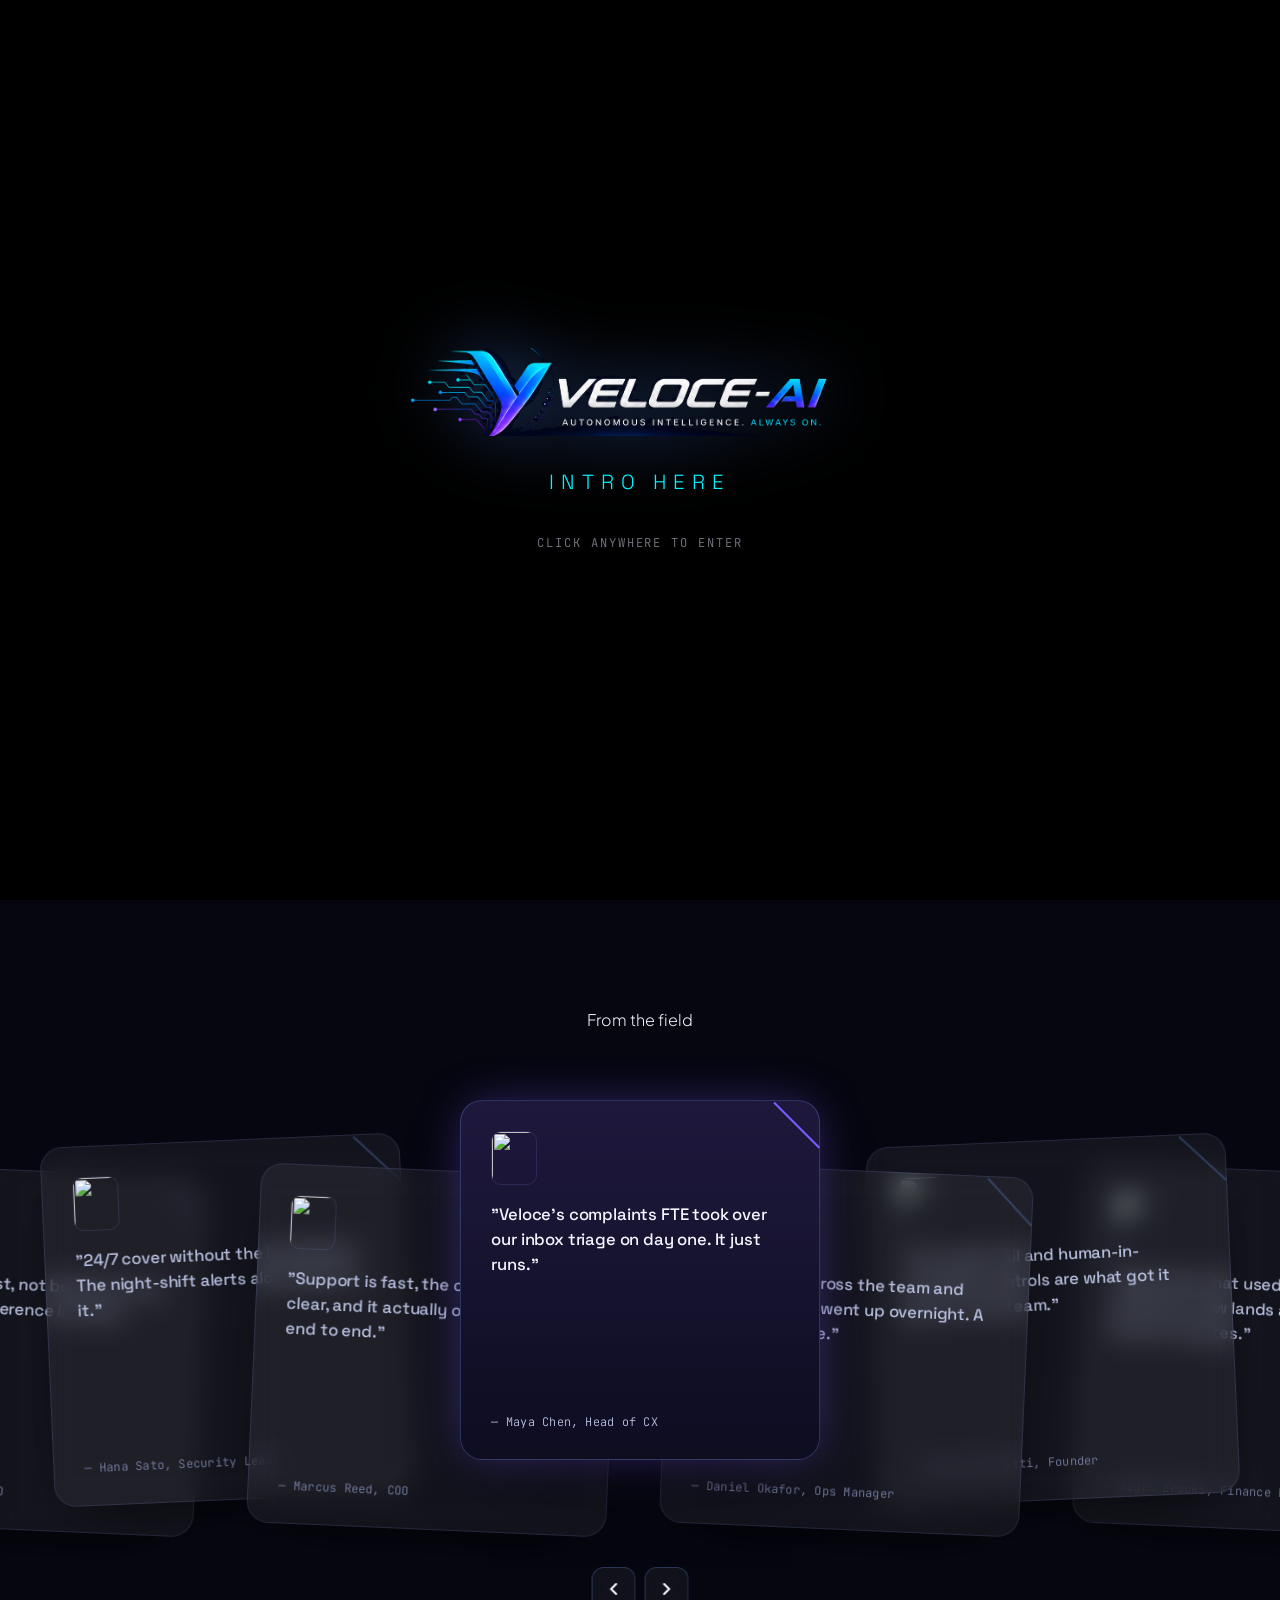
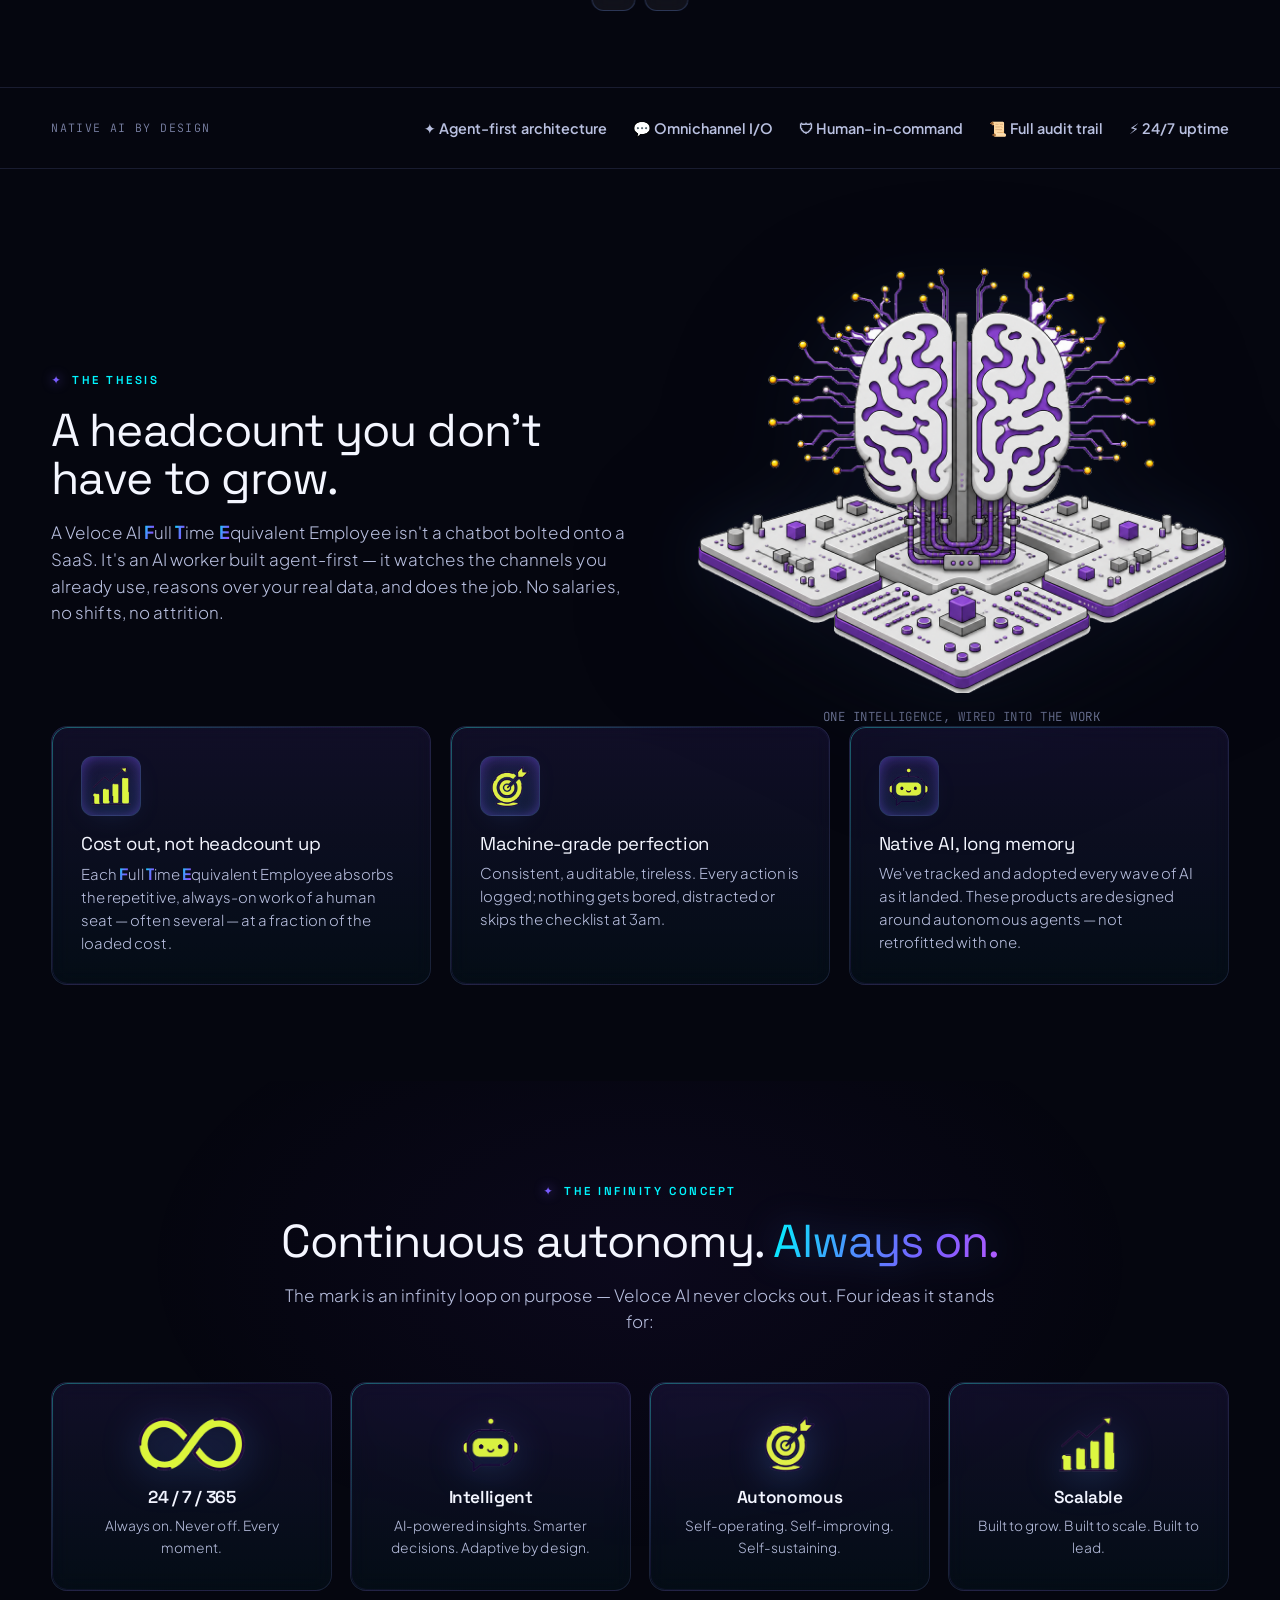
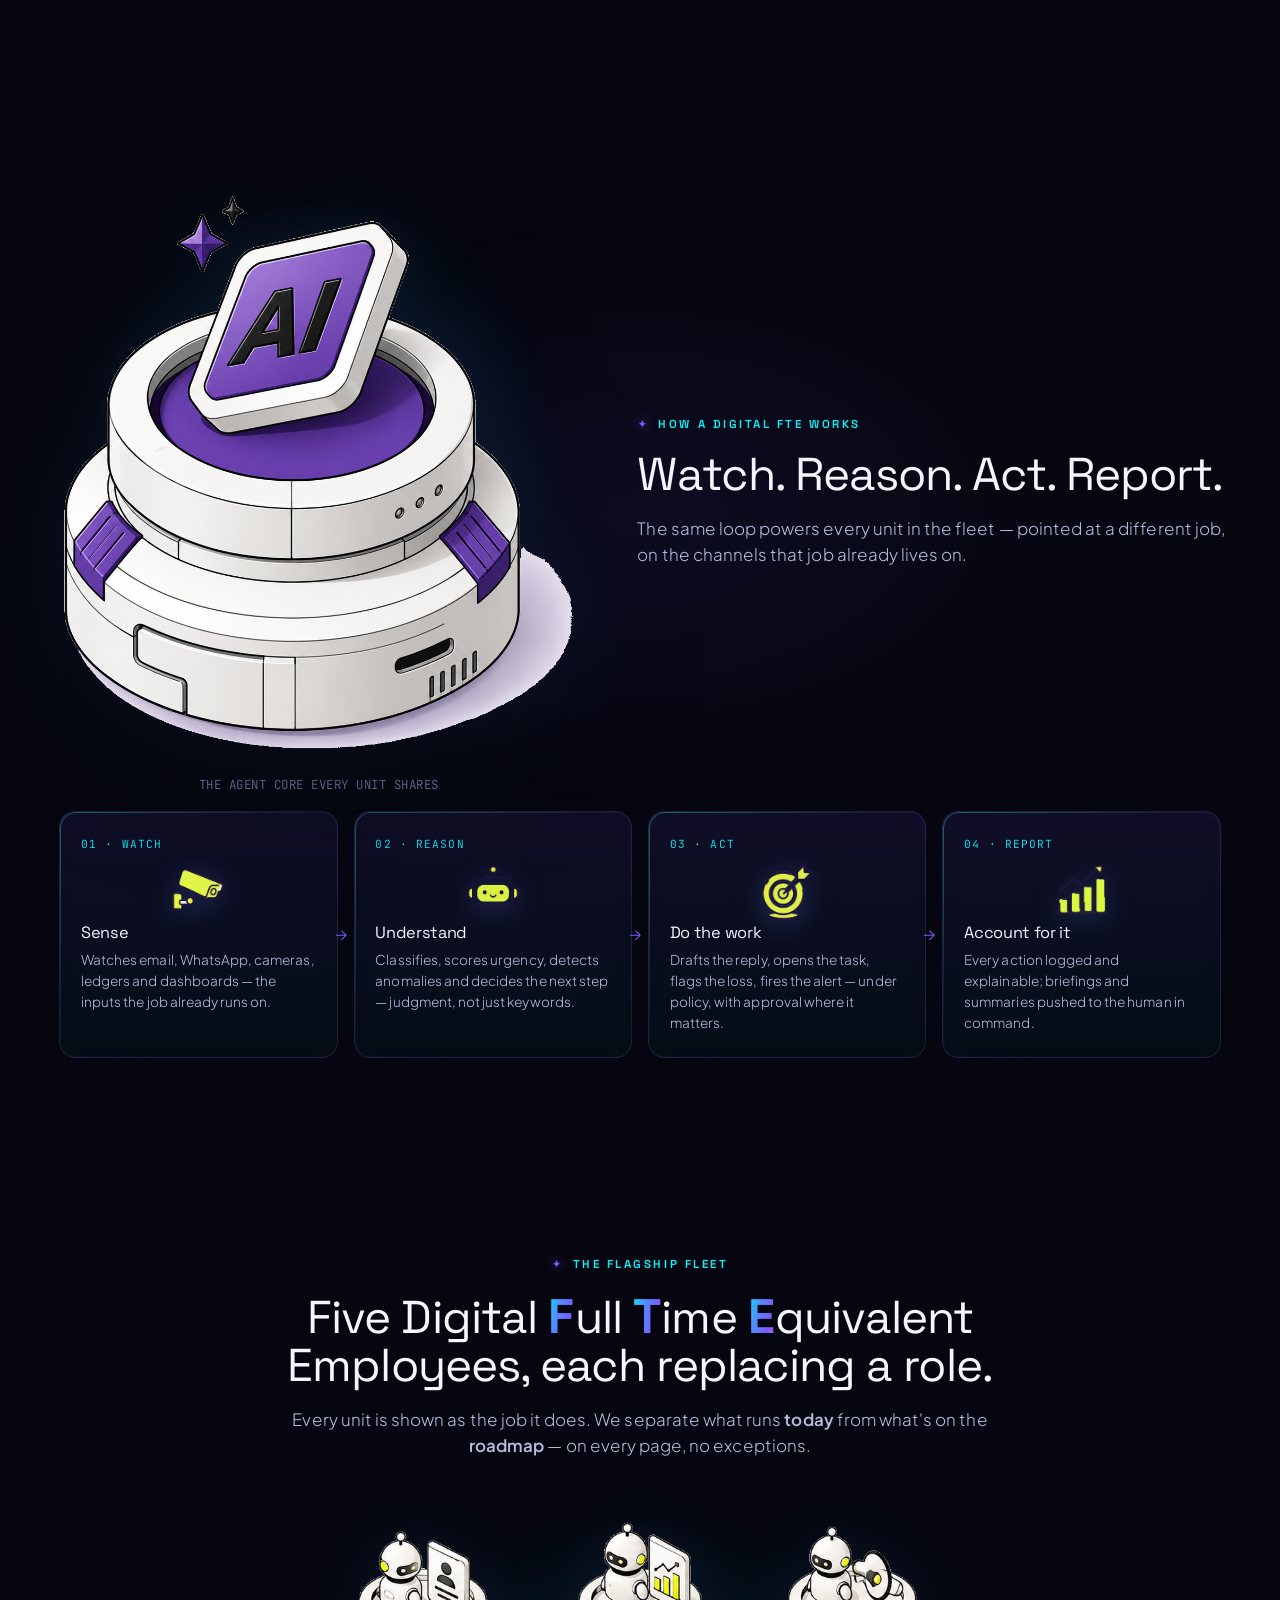
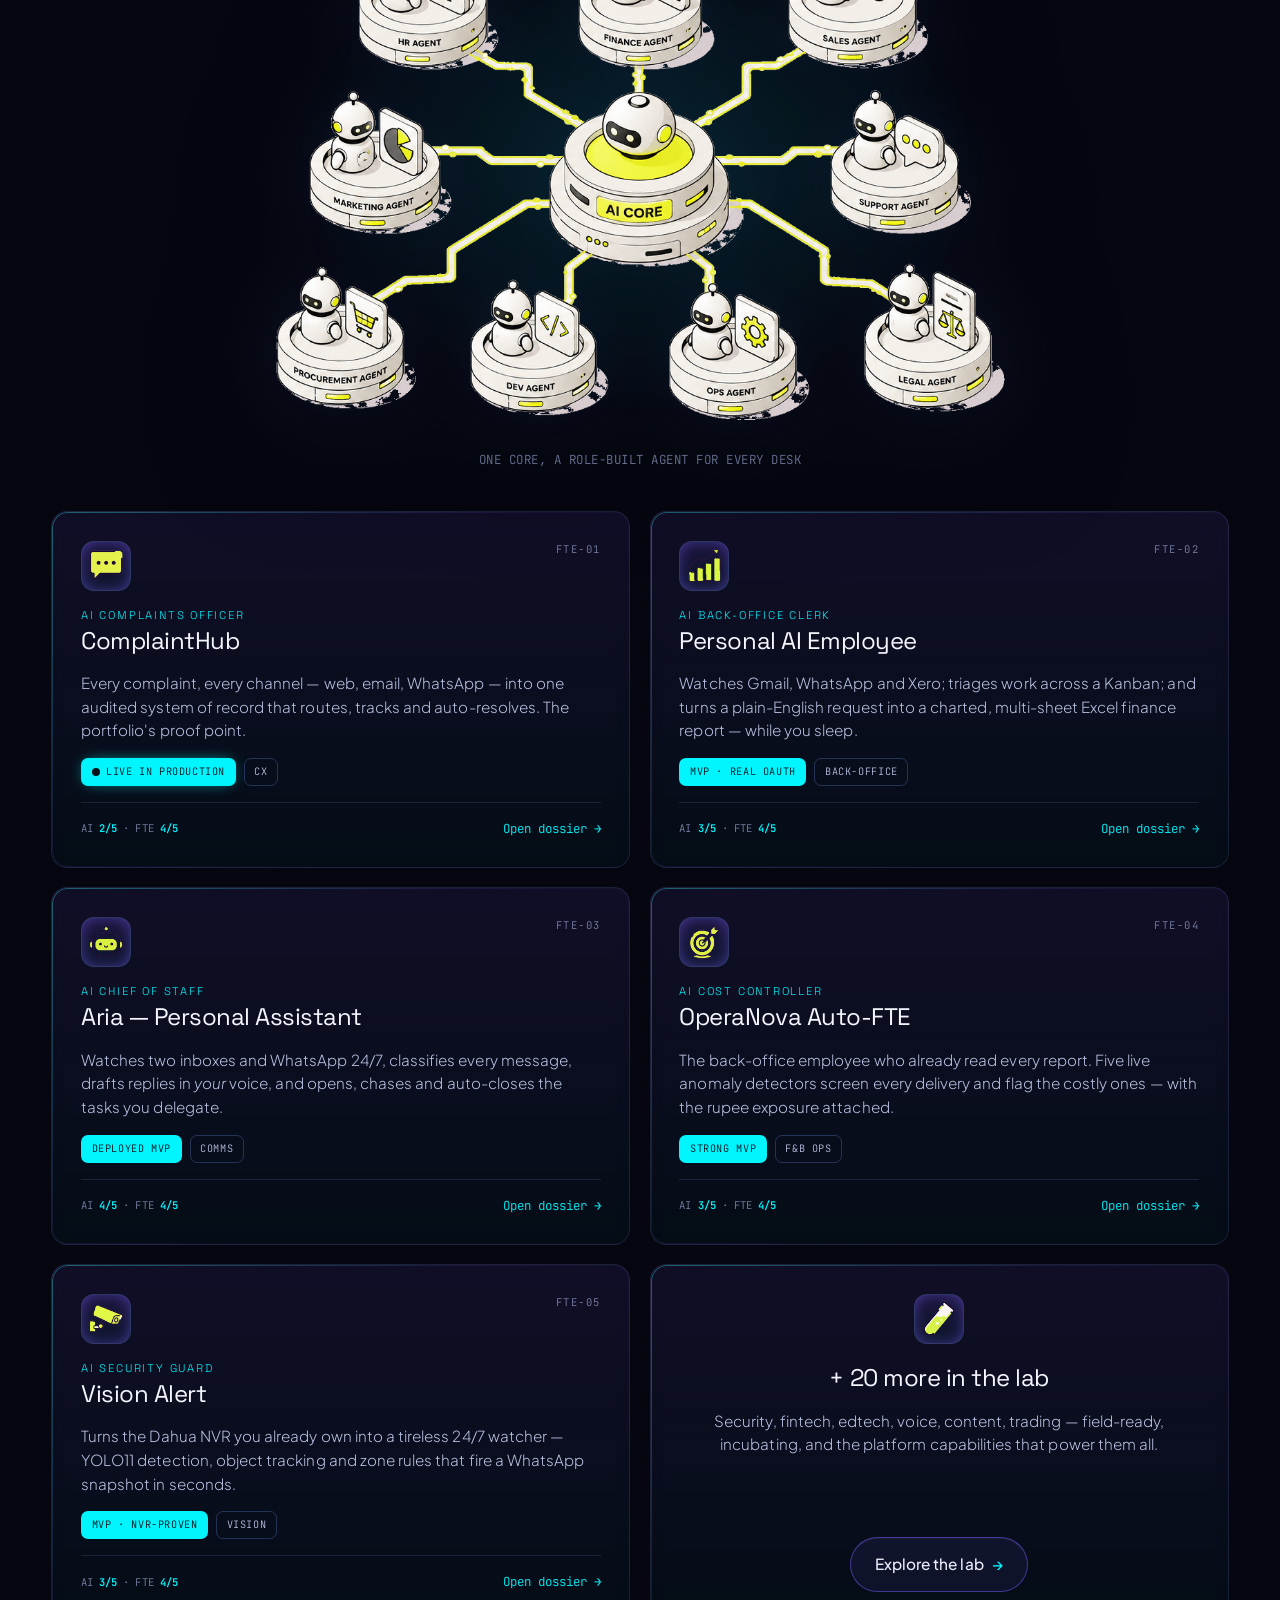
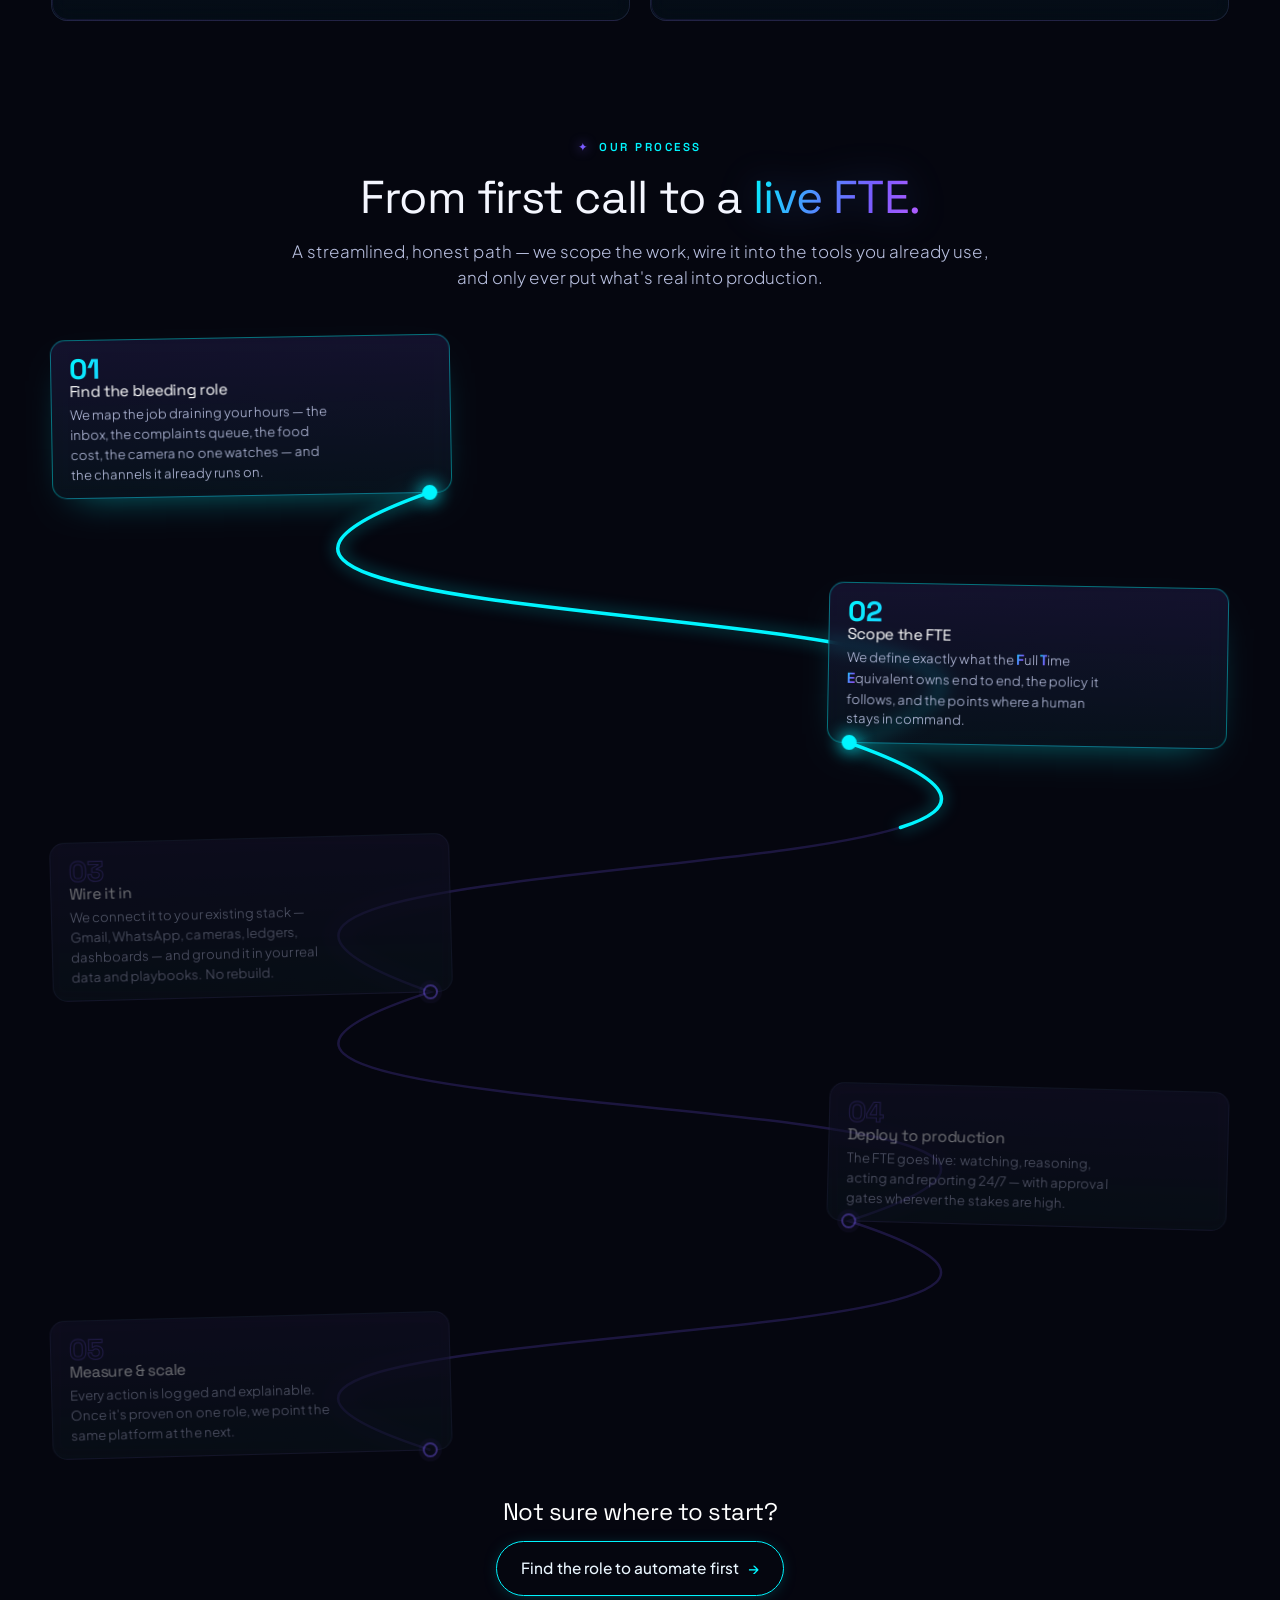
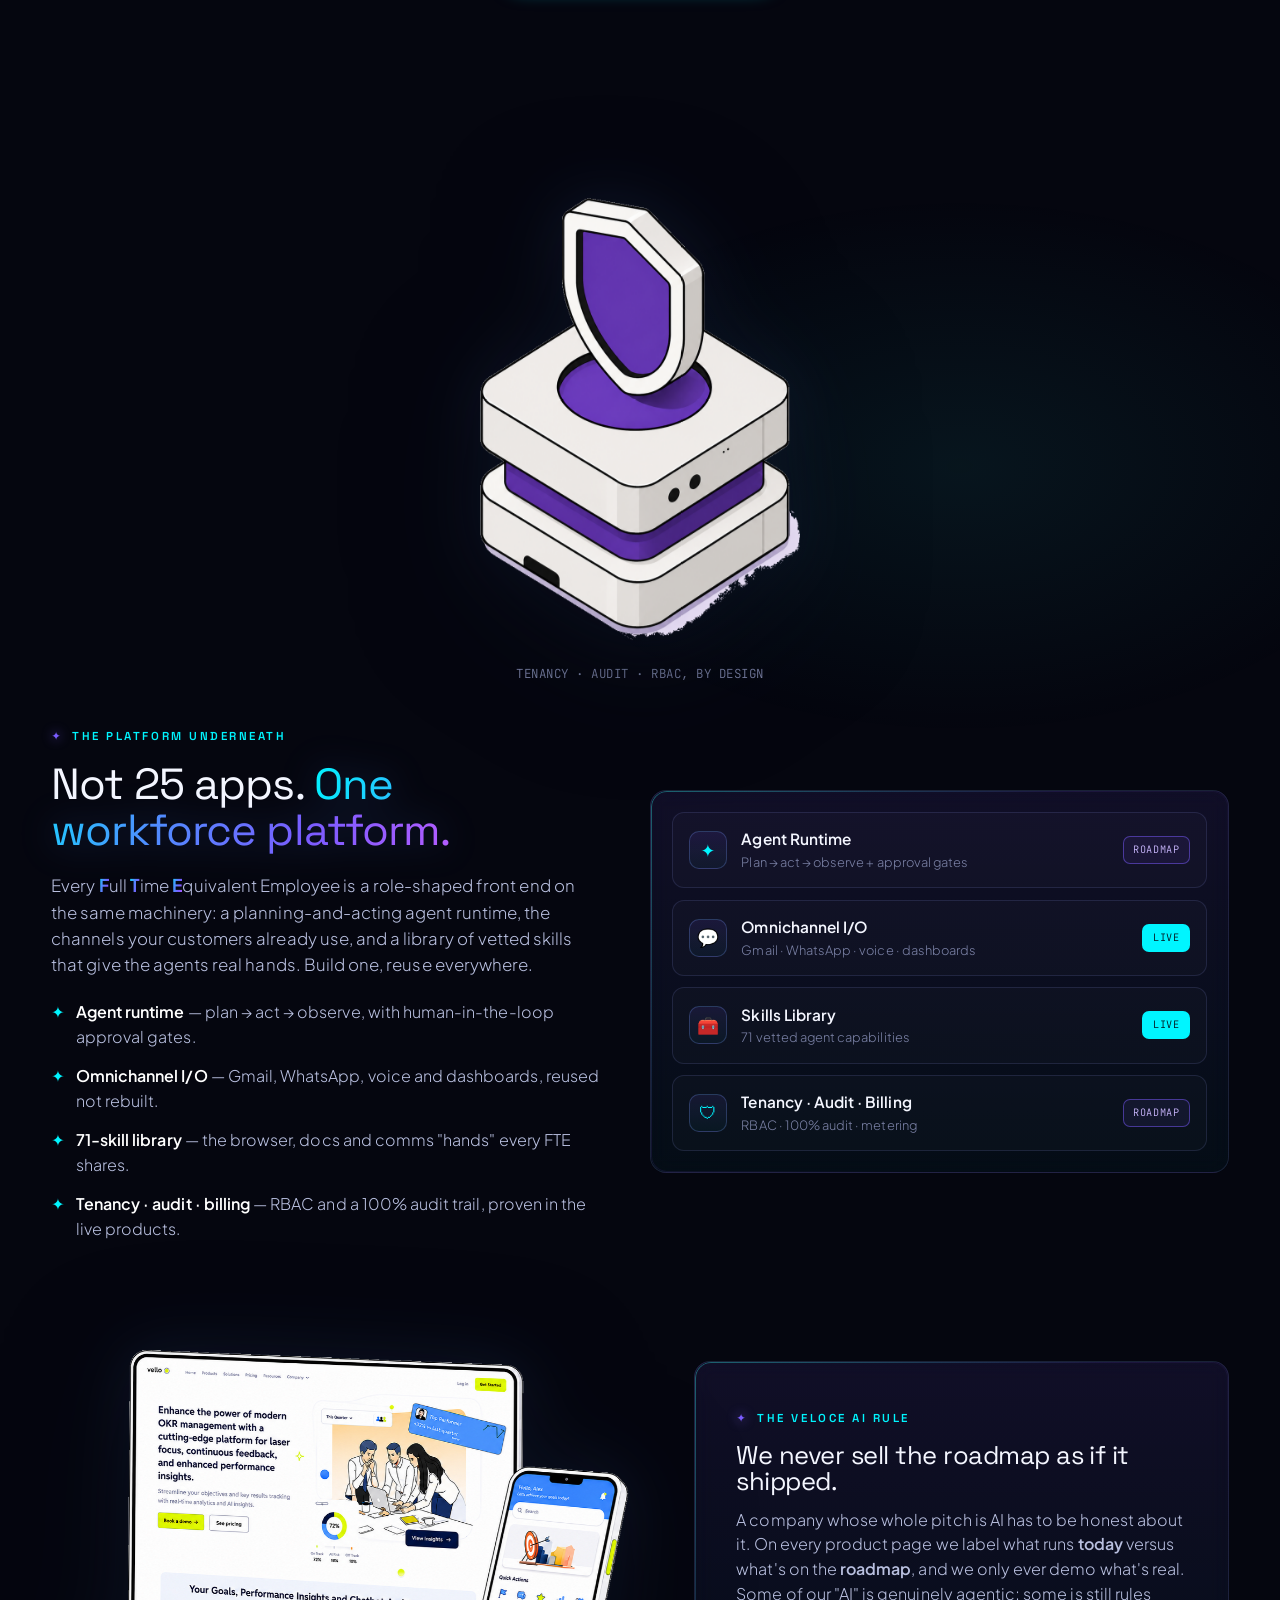
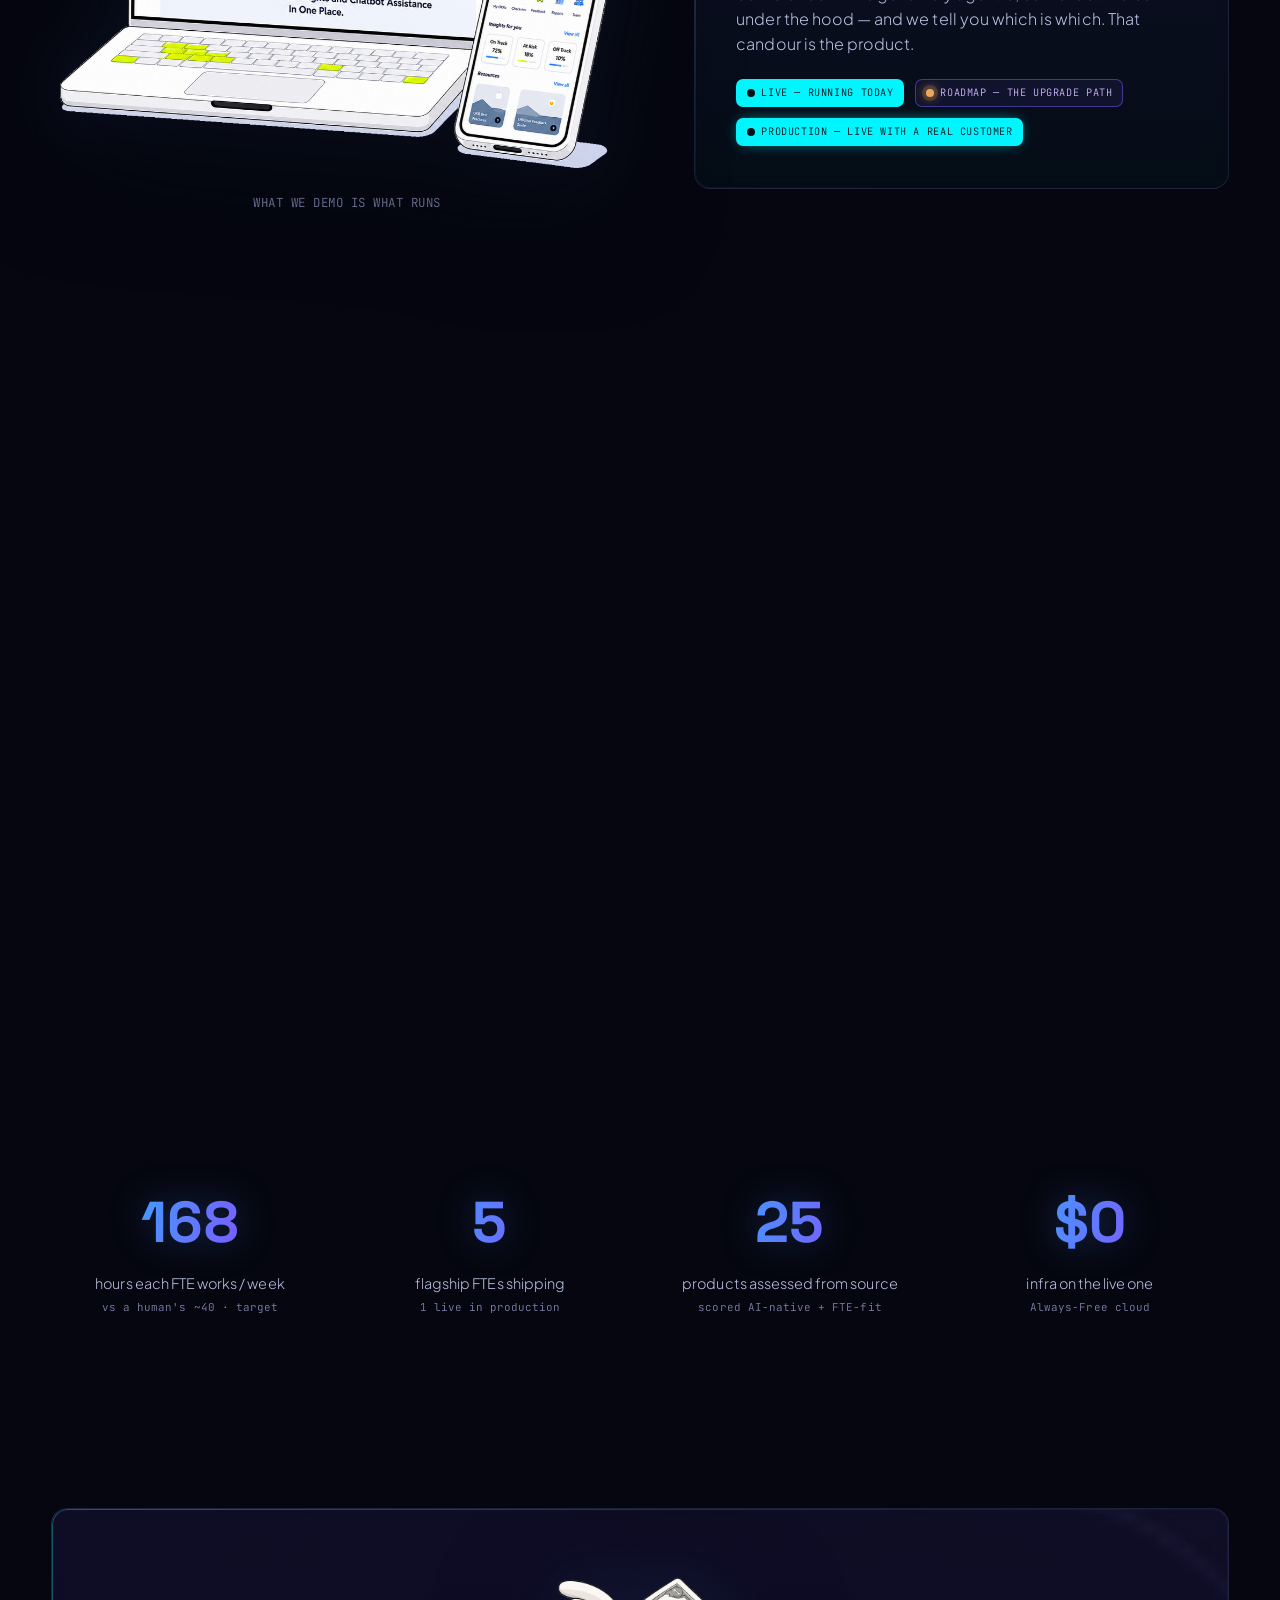
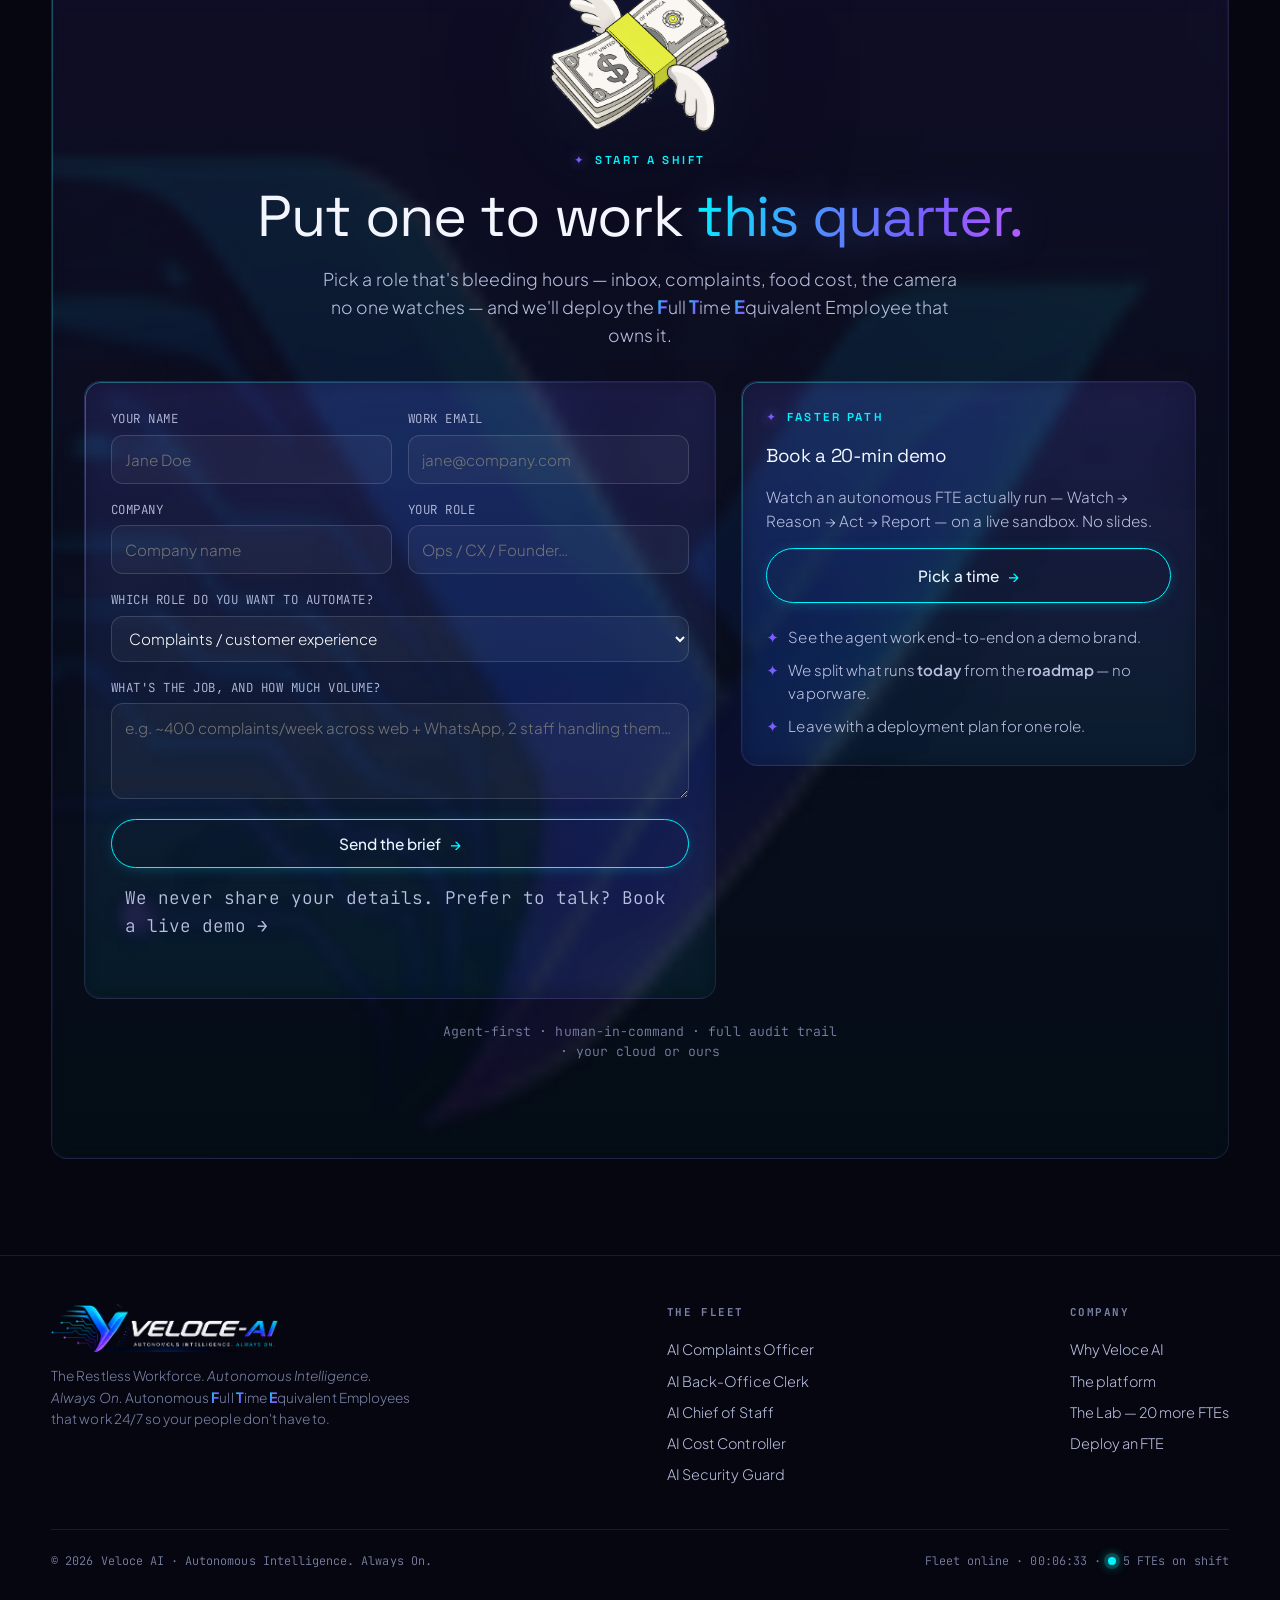
==== commit b7541791: "Process section: smaller number cards, wider/longer/curvier looping S Per review: shrink the step ca" ====
--- a/site/index.html
+++ b/site/index.html
@@ -784,16 +784,17 @@
       var r = s.querySelector('.proc-dot').getBoundingClientRect();
       return { x: r.left - tr.left + r.width/2, y: r.top - tr.top + r.height/2 };
     });
-    // looping connector: swing the curve out to each card's side between
-    // consecutive nodes, so the line reads as a series of rounded loops.
-    var swing = Math.min(W * 0.30, 260);
+    // looping connector: between consecutive nodes the curve swings WIDE to
+    // each card's side (into the open canvas, below the card it left), with long
+    // control handles so it reads as a big, long, curvy S that loops past centre.
+    var swing = Math.min(W * 0.46, 440);
     var d = 'M ' + pts[0].x + ' ' + pts[0].y;
     for(var i=0;i<pts.length-1;i++){
       var a = pts[i], b = pts[i+1], dy = b.y - a.y;
       var sideA = steps[i].classList.contains('right') ? 1 : -1;     // side card a sits on
       var sideB = steps[i+1].classList.contains('right') ? 1 : -1;   // (alternates)
-      var c1x = a.x + sideA * swing, c1y = a.y + dy * 0.52;
-      var c2x = b.x + sideB * swing, c2y = b.y - dy * 0.52;
+      var c1x = a.x + sideA * swing, c1y = a.y + dy * 0.62;          // bow out below a
+      var c2x = b.x + sideB * swing, c2y = b.y - dy * 0.62;          // swing across to b
       d += ' C ' + c1x + ' ' + c1y + ', ' + c2x + ' ' + c2y + ', ' + b.x + ' ' + b.y;
     }
     bg.setAttribute('d', d); line.setAttribute('d', d);
--- a/site/assets/veloce-brand.css
+++ b/site/assets/veloce-brand.css
@@ -242,32 +242,35 @@
 .proc-line{ stroke:var(--cyan); stroke-width:3.5; stroke-linecap:round;
   filter:drop-shadow(0 0 8px rgba(0,245,255,.6)); }
 
+/* compact cards on the outer edges, a big central channel + tall vertical gaps
+   so the looping connector runs long, wide and fully in the open. */
 .proc-steps{ position:relative; z-index:1; display:flex; flex-direction:column;
-  gap:clamp(2rem,5.5vh,4.2rem); }
-.proc-step{ position:relative; width:50%; box-sizing:border-box;
-  background:var(--glass-grad),rgba(9,11,24,.62); border:1px solid var(--line);
-  border-radius:18px; padding:1.3rem 1.6rem; backdrop-filter:blur(8px);
-  opacity:.4; transition:opacity .55s ease, transform .55s cubic-bezier(.2,.75,.3,1),
+  gap:clamp(3.2rem,10vh,7rem); }
+.proc-step{ position:relative; width:34%; box-sizing:border-box;
+  background:var(--glass-grad),rgba(9,11,24,.66); border:1px solid var(--line);
+  border-radius:15px; padding:.85rem 1.1rem; backdrop-filter:blur(8px);
+  opacity:.42; transition:opacity .55s ease, transform .55s cubic-bezier(.2,.75,.3,1),
     border-color .45s ease, box-shadow .45s ease; }
-.proc-step.left{ margin-right:auto; transform:rotate(-2deg); }
-.proc-step.right{ margin-left:auto; transform:rotate(2deg); }
+.proc-step.left{ margin-right:auto; transform:rotate(-1.5deg); }
+.proc-step.right{ margin-left:auto; transform:rotate(1.5deg); }
 .proc-step.active{ opacity:1; border-color:rgba(0,245,255,.42);
-  box-shadow:0 22px 54px -26px rgba(0,245,255,.55); }
-.proc-step.left.active{ transform:rotate(-1deg) translateY(-3px); }
-.proc-step.right.active{ transform:rotate(1deg) translateY(-3px); }
+  box-shadow:0 16px 40px -24px rgba(0,245,255,.55); }
+.proc-step.left.active{ transform:rotate(-1deg) translateY(-2px); }
+.proc-step.right.active{ transform:rotate(1deg) translateY(-2px); }
 .proc-num{ display:block; font-family:var(--font-display); font-weight:700; line-height:1;
-  font-size:clamp(2.1rem,3.6vw,3rem); color:transparent;
-  -webkit-text-stroke:1.5px rgba(122,92,255,.4); margin-bottom:.3rem; }
+  font-size:clamp(1.4rem,2.2vw,1.9rem); color:transparent;
+  -webkit-text-stroke:1.2px rgba(122,92,255,.42); margin-bottom:.1rem; }
 .proc-step.active .proc-num{ -webkit-text-stroke:0; background:var(--ai-grad);
   -webkit-background-clip:text; background-clip:text;
   color:transparent; -webkit-text-fill-color:transparent; }
-.proc-step h3{ font-size:1.16rem; margin:0 0 .45rem; color:#fff; font-family:var(--font-display); }
-.proc-step p{ color:var(--fog); font-size:.92rem; line-height:1.6; font-weight:300; max-width:42ch; }
-.proc-dot{ position:absolute; top:1.6rem; width:18px; height:18px; border-radius:50%;
+.proc-step h3{ font-size:.98rem; margin:0 0 .3rem; color:#fff; font-family:var(--font-display); }
+.proc-step p{ color:var(--fog); font-size:.82rem; line-height:1.5; font-weight:300; max-width:30ch; }
+/* dot on the inner-bottom corner, so the line leaves the card into the open gap */
+.proc-dot{ position:absolute; bottom:-8px; width:15px; height:15px; border-radius:50%;
   background:#0b0e1f; border:2px solid var(--violet); box-shadow:0 0 0 4px rgba(122,92,255,.10);
   transition:box-shadow .45s ease, background .45s ease, border-color .45s ease; z-index:2; }
-.proc-step.left .proc-dot{ right:-9px; transform:translateX(50%); }
-.proc-step.right .proc-dot{ left:-9px; transform:translateX(-50%); }
+.proc-step.left .proc-dot{ right:14px; }
+.proc-step.right .proc-dot{ left:14px; }
 .proc-step.active .proc-dot{ background:var(--cyan); border-color:var(--cyan);
   box-shadow:0 0 16px 3px rgba(0,245,255,.6); }
 .proc-cta{ text-align:center; margin-top:clamp(2.4rem,5vh,3.8rem); }
@@ -275,6 +278,7 @@
 
 @media (max-width:720px){
   .proc-step,.proc-step.left,.proc-step.right{ width:100%; margin:0; transform:none; }
-  .proc-step.left.active,.proc-step.right.active{ transform:translateY(-3px); }
-  .proc-step.left .proc-dot,.proc-step.right .proc-dot{ left:-9px; right:auto; transform:translateX(-50%); }
-}
+  .proc-step.left.active,.proc-step.right.active{ transform:translateY(-2px); }
+  .proc-step.left .proc-dot{ right:auto; left:18px; }
+  .proc-step.right .proc-dot{ left:18px; }
+}
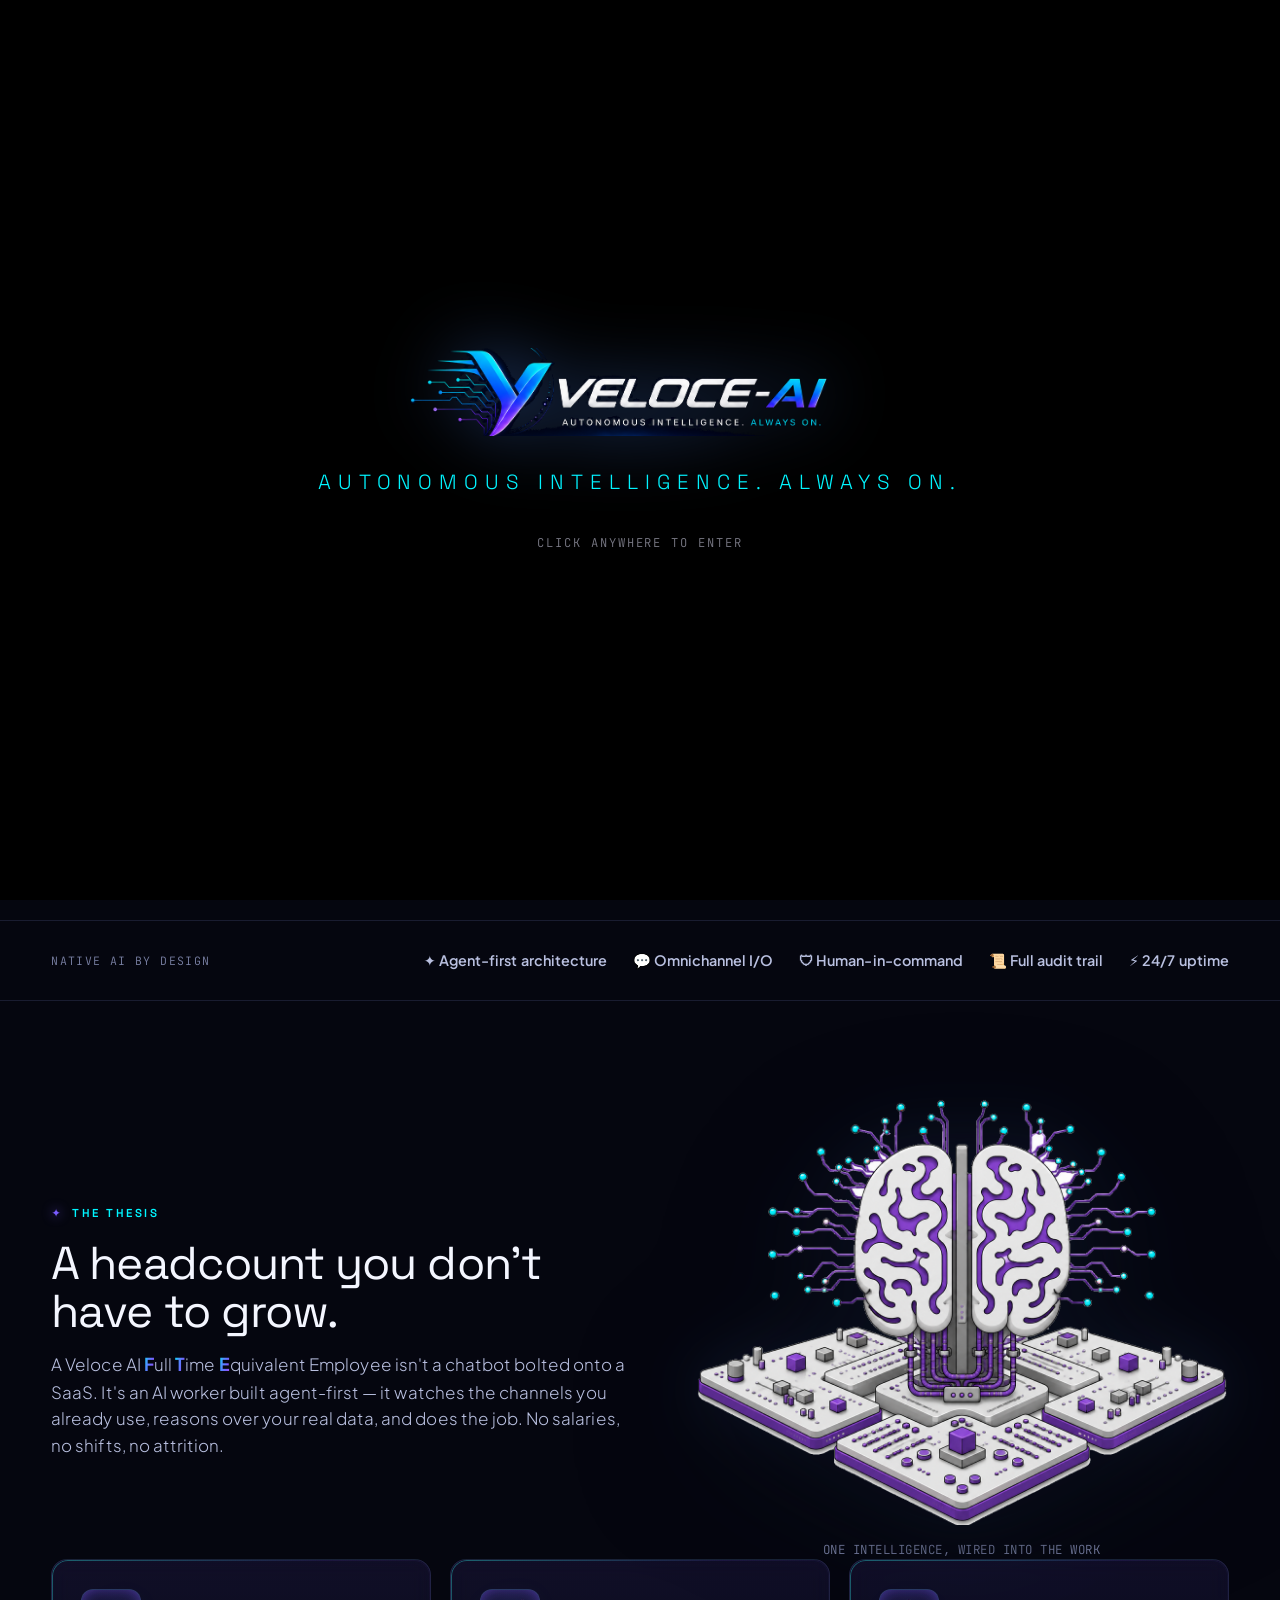
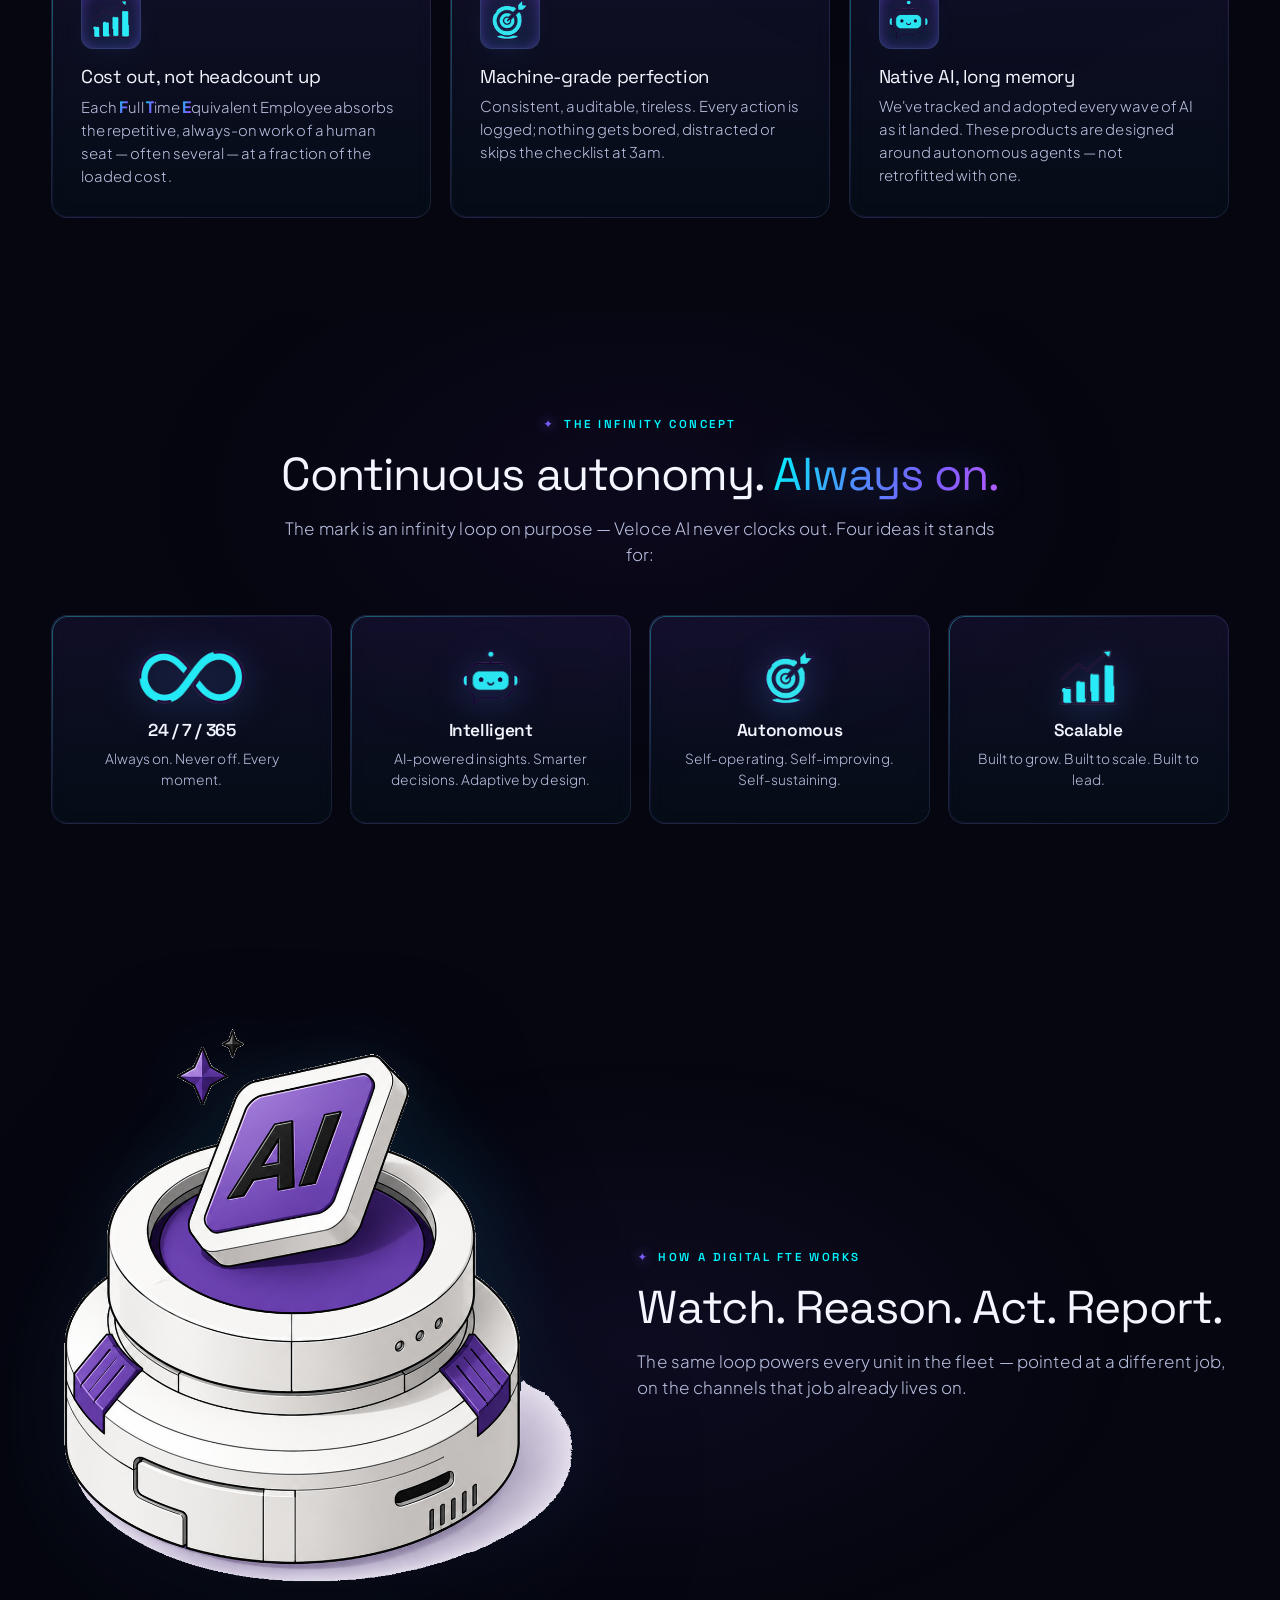
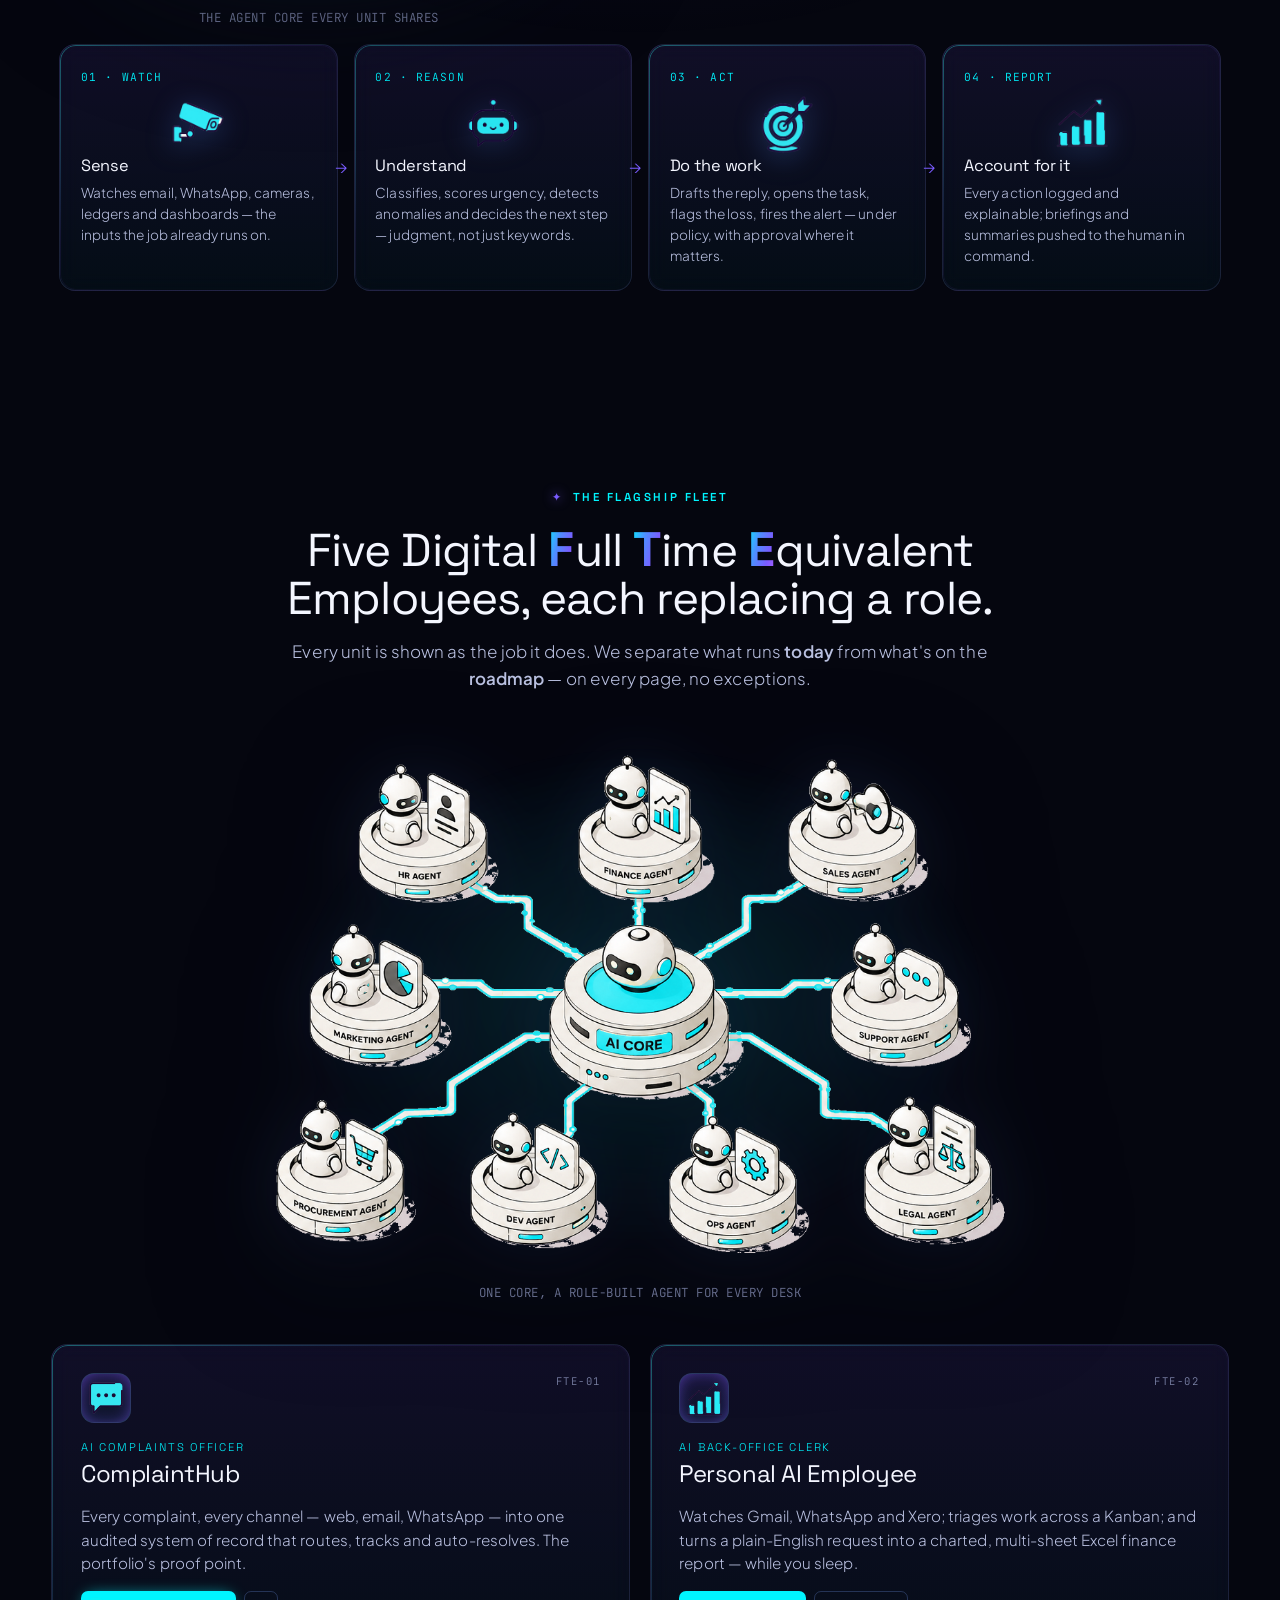
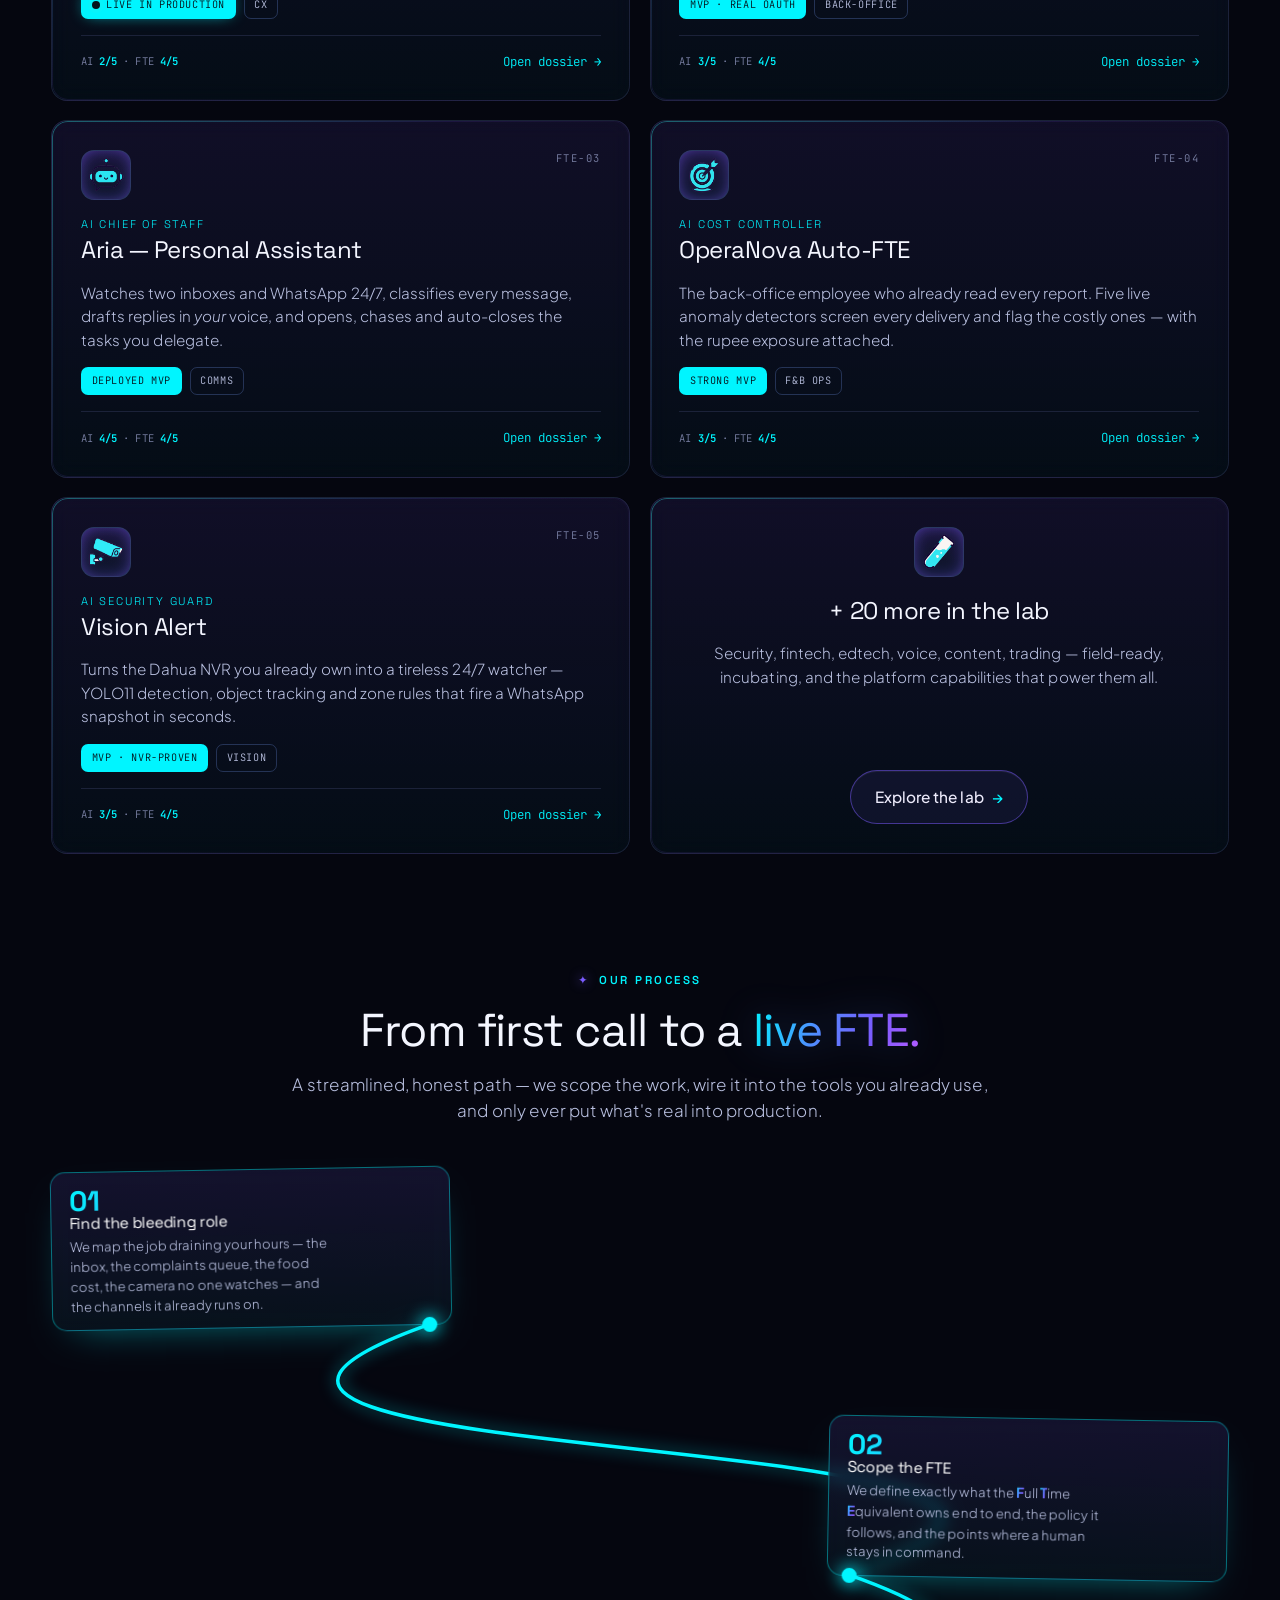
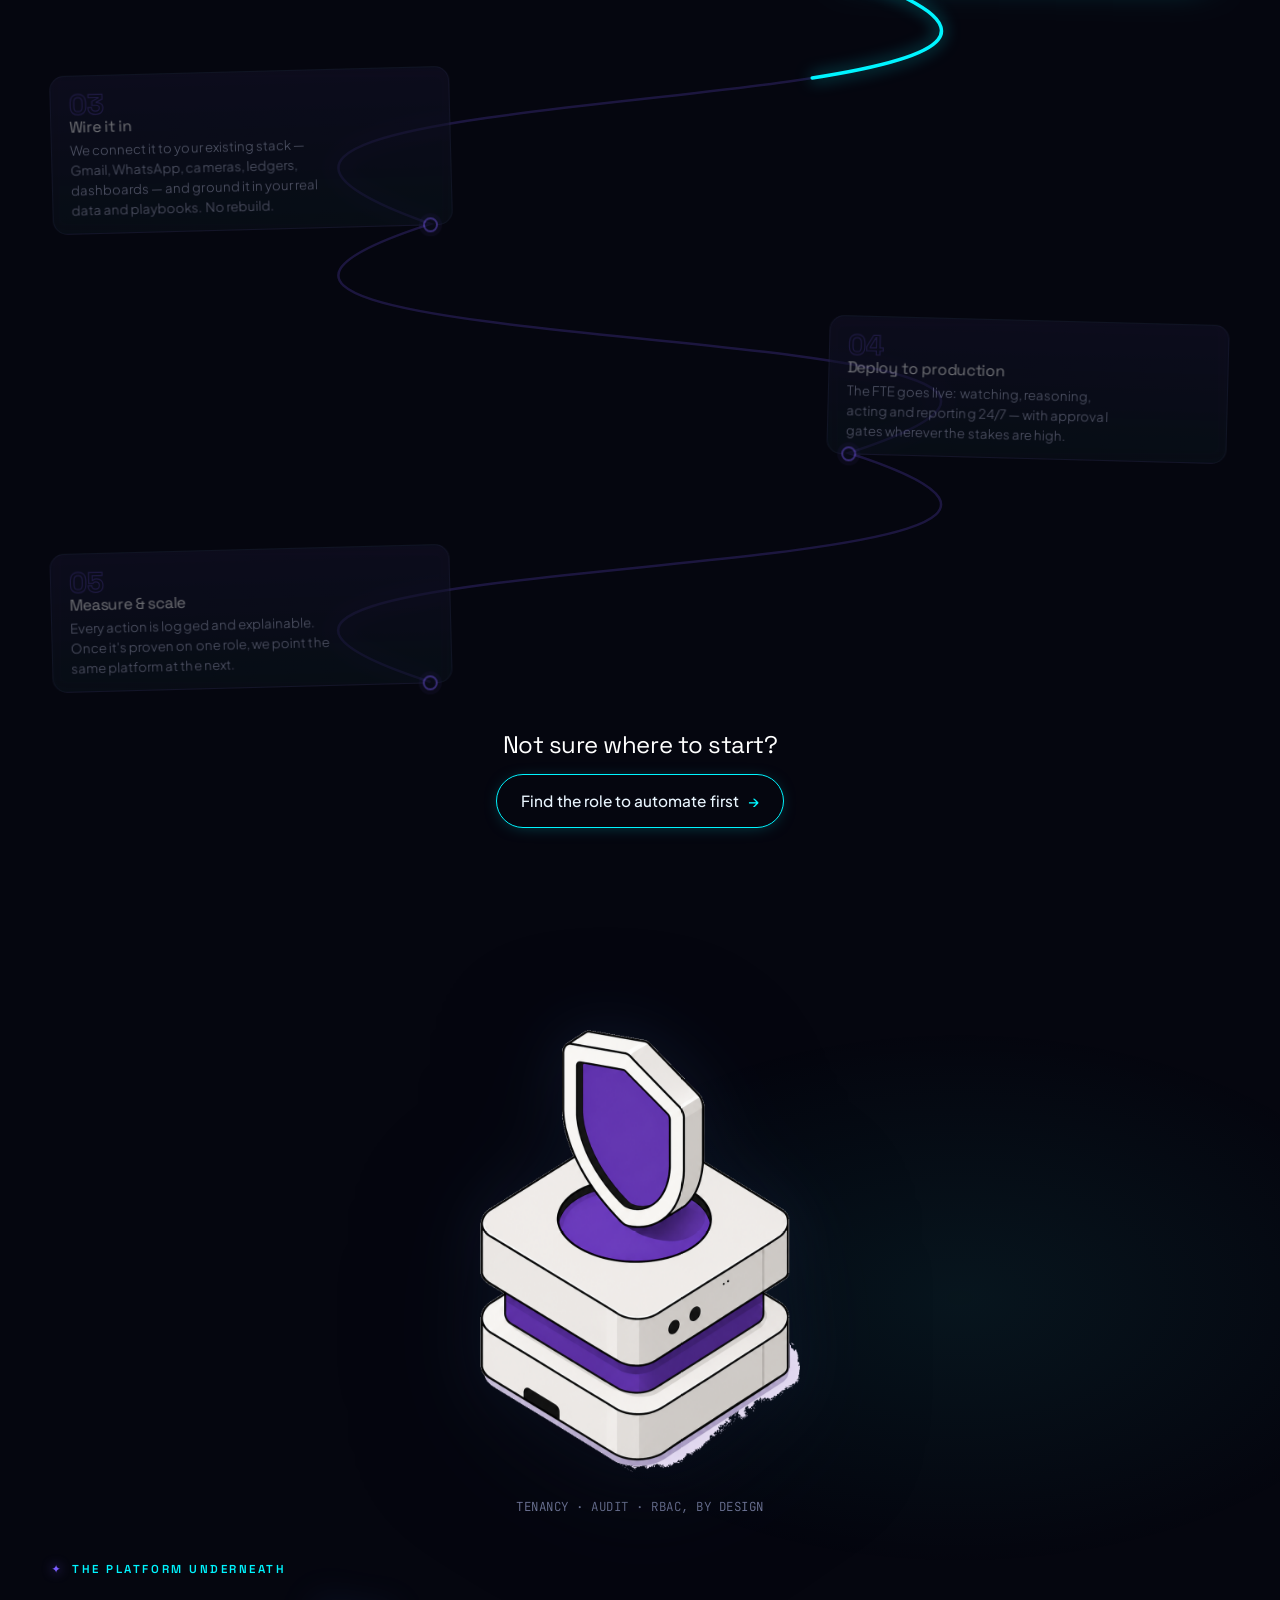
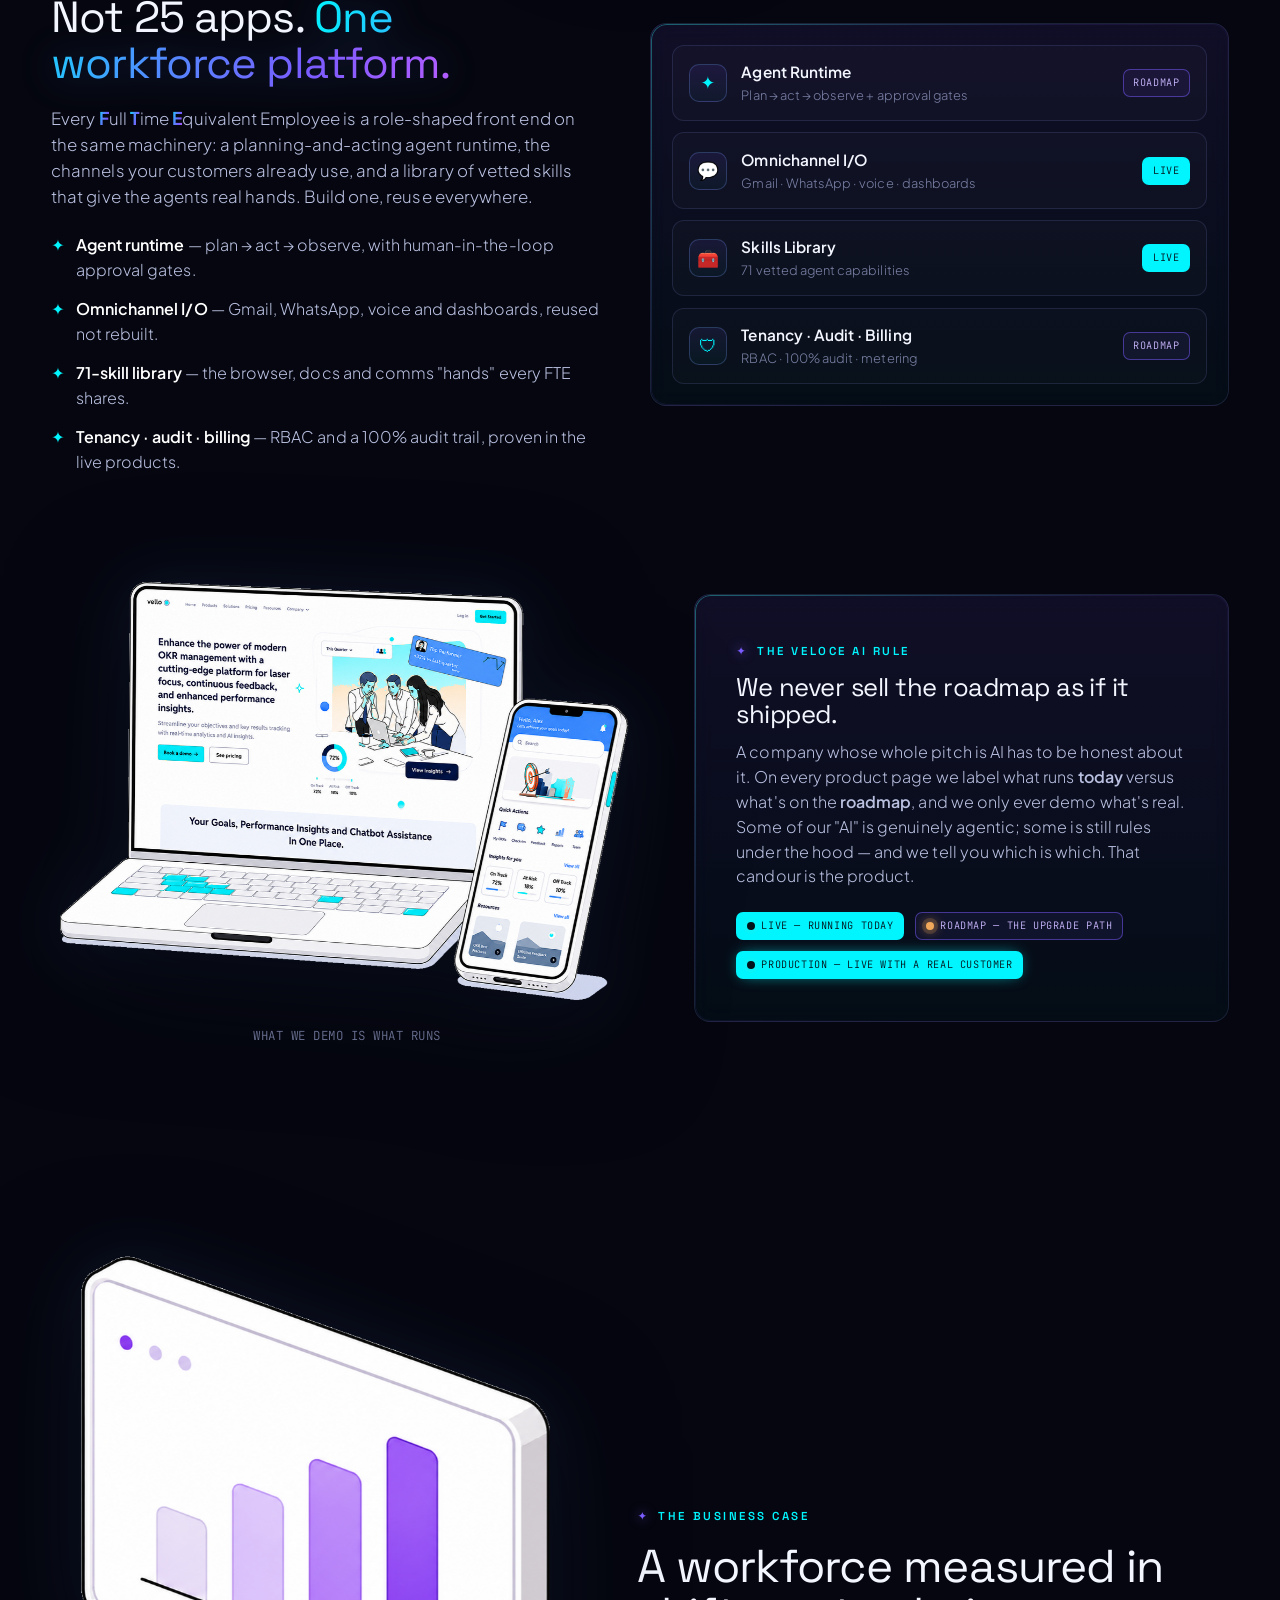
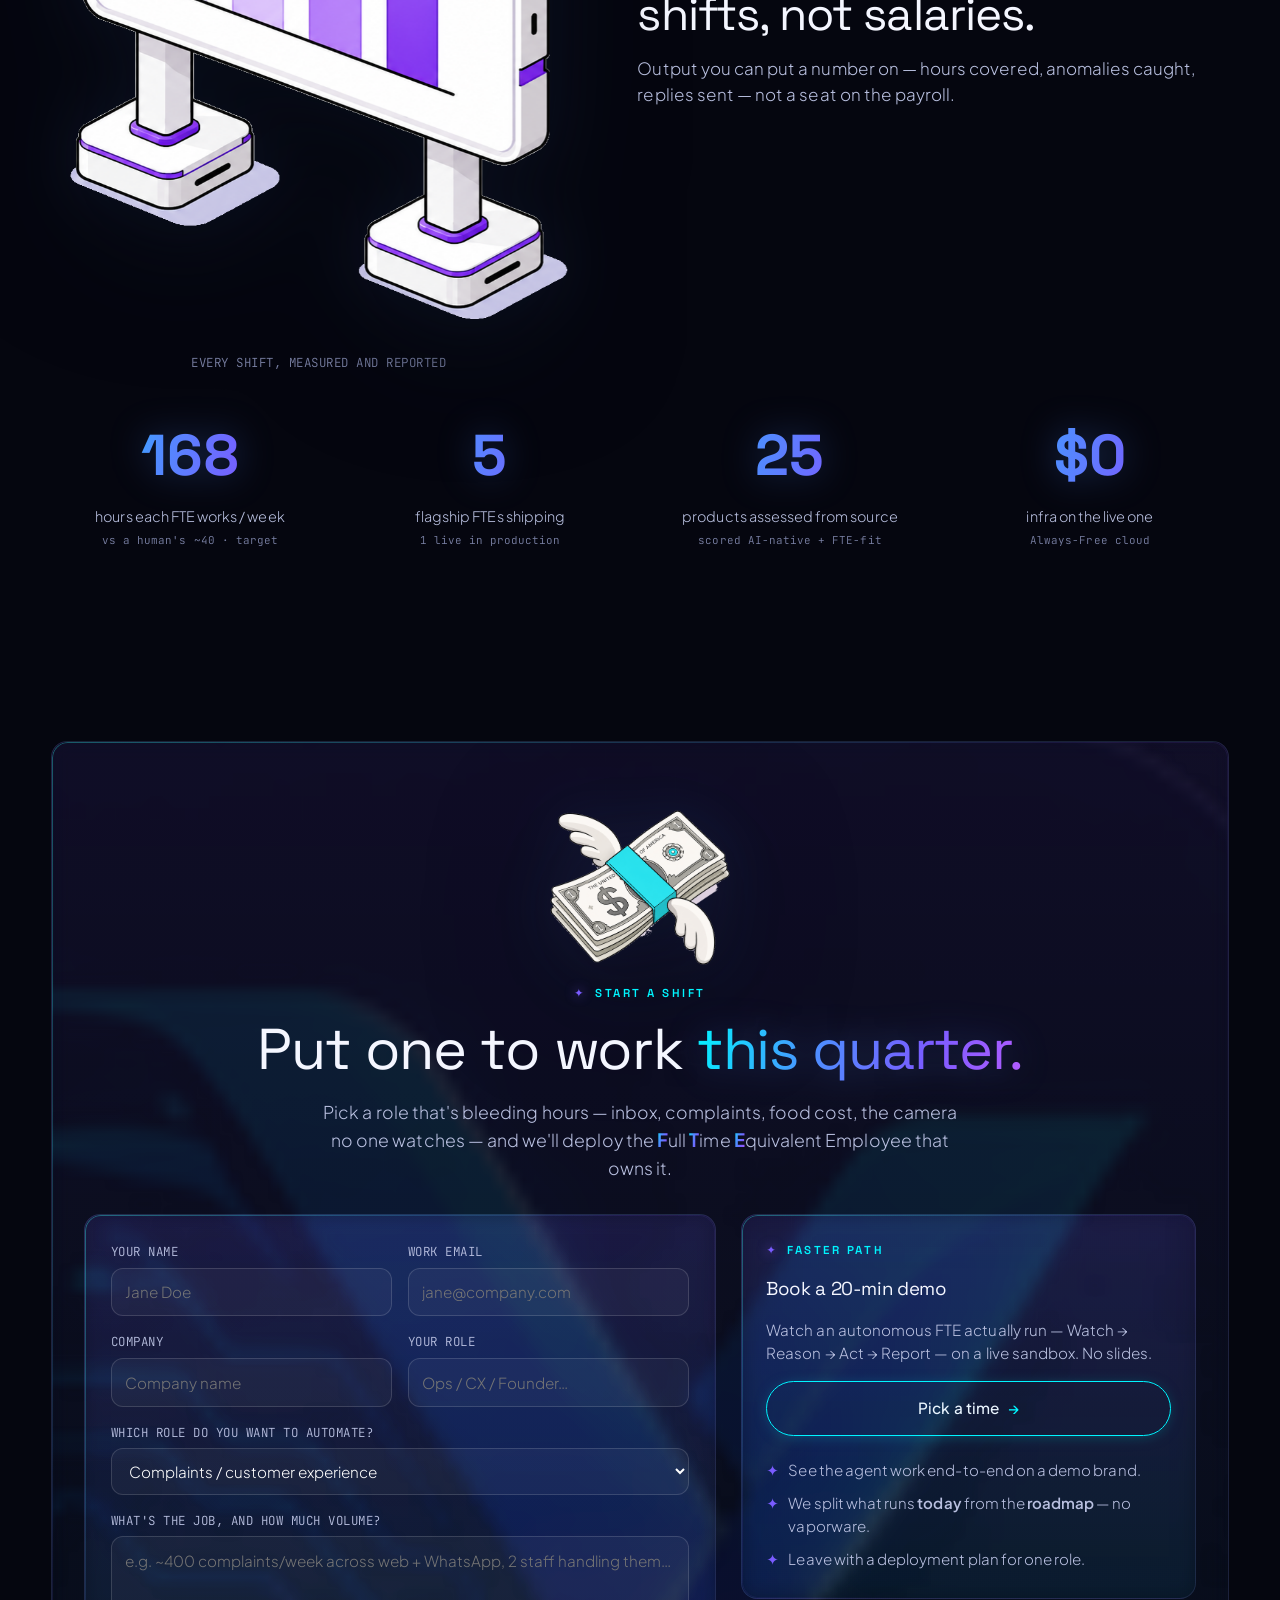
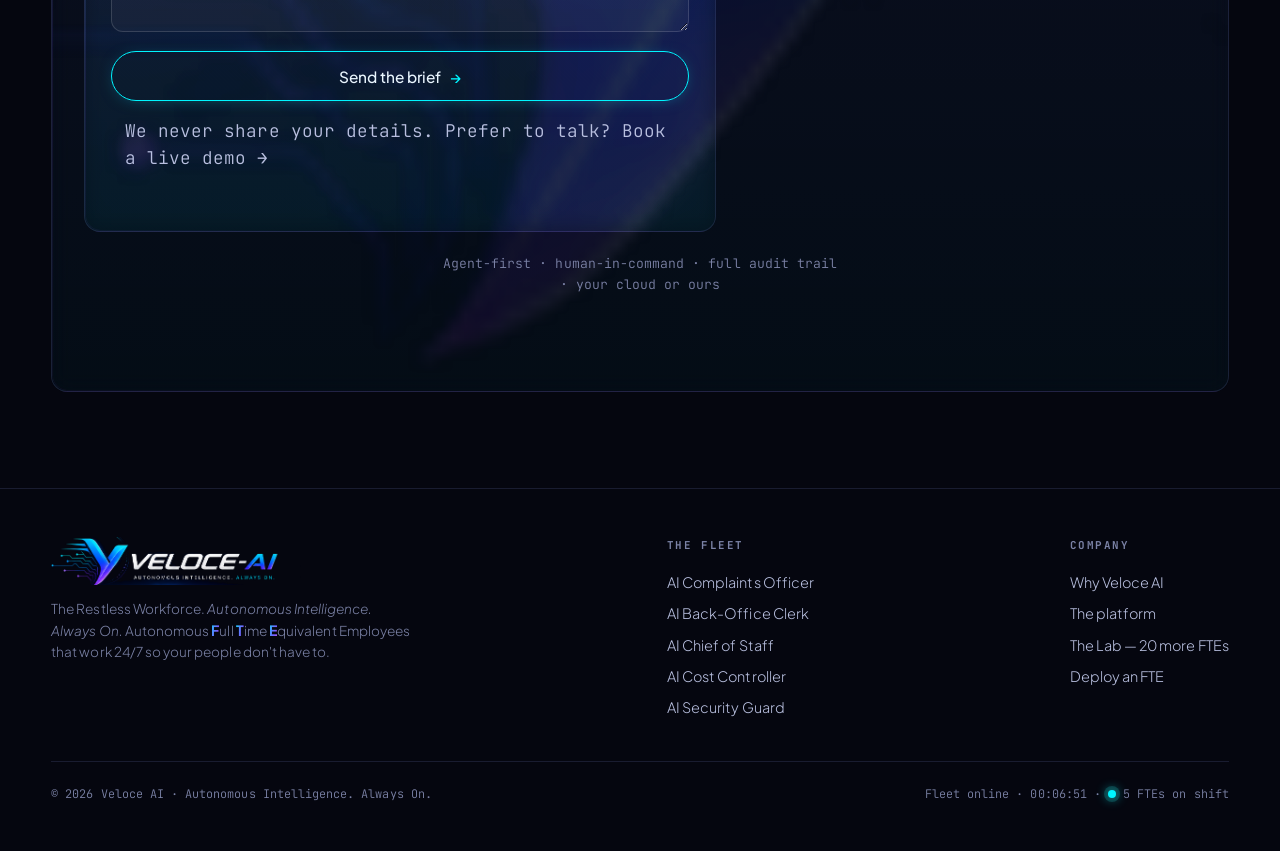
==== commit 52aa0c8f: "P0 site-review fixes: de-yellow icons, remove fake testimonials, fix intro Acting on resources/my_si" ====
--- a/site/index.html
+++ b/site/index.html
@@ -70,7 +70,7 @@
 <div id="intro" role="dialog" aria-label="Intro — click to enter">
   <div class="intro-inner">
     <img class="intro-logo" src="assets/veloce-logo-2026.png?v=2026" alt="Veloce-AI" />
-    <div class="intro-tag">Intro Here</div>
+    <div class="intro-tag">Autonomous Intelligence. Always On.</div>
     <div class="intro-hint">Click anywhere to enter</div>
   </div>
 </div>
@@ -219,20 +219,10 @@
 
 </header>
 
-<!-- TESTIMONIALS · fanned card stack, center card popped up; arrows / click to cycle -->
-<section class="testimonials-section">
-  <div class="wrap"><div class="label reveal">From the field</div></div>
-  <div class="testimonials" aria-label="Testimonials">
-    <div class="t-nav">
-      <button class="t-prev" aria-label="Previous testimonial">
-        <svg width="20" height="20" viewBox="0 0 24 24" fill="none" stroke="currentColor" stroke-width="2.5" stroke-linecap="round" stroke-linejoin="round"><path d="M15 18l-6-6 6-6"/></svg>
-      </button>
-      <button class="t-next" aria-label="Next testimonial">
-        <svg width="20" height="20" viewBox="0 0 24 24" fill="none" stroke="currentColor" stroke-width="2.5" stroke-linecap="round" stroke-linejoin="round"><path d="M9 18l6-6-6-6"/></svg>
-      </button>
-    </div>
-  </div>
-</section>
+<!-- Testimonials removed 2026-06-30: were placeholder/stock quotes (pravatar avatars,
+     invented names) — off-brand for an honesty-first product. Re-add only with real,
+     attributable customer proof (name + company, ideally a logo strip). -->
+
 
 <!-- HERITAGE STRIP -->
 <div class="compliance">
@@ -695,74 +685,6 @@
 </script>
 
 <!-- Testimonials slider · fanned stack, vanilla (no deps) -->
-<script>
-(function () {
-  // NOTE: placeholder quotes/avatars from the design demo — replace with real,
-  // attributable customer quotes before this goes live (honesty rule).
-  const TESTIMONIALS = [
-    { text: "Veloce's complaints FTE took over our inbox triage on day one. It just runs.", by: "Maya Chen, Head of CX", img: "https://i.pravatar.cc/120?img=5" },
-    { text: "We rolled it across the team and accountability went up overnight. A genuine change.", by: "Daniel Okafor, Ops Manager", img: "https://i.pravatar.cc/120?img=12" },
-    { text: "The audit trail and human-in-command controls are what got it past our risk team.", by: "Sofia Marchetti, Founder", img: "https://i.pravatar.cc/120?img=32" },
-    { text: "Reporting that used to take an afternoon now lands as a charted Excel in minutes.", by: "Aiden Brooks, Finance Lead", img: "https://i.pravatar.cc/120?img=15" },
-    { text: "It watches the channels we already use — no rebuild, no new dashboards to babysit.", by: "Priya Nair, IT Director", img: "https://i.pravatar.cc/120?img=45" },
-    { text: "Built agent-first, not bolted on. You can feel the difference in how it reasons.", by: "Lucas Müller, CTO", img: "https://i.pravatar.cc/120?img=8" },
-    { text: "24/7 cover without the headcount. The night-shift alerts alone paid for it.", by: "Hana Sato, Security Lead", img: "https://i.pravatar.cc/120?img=20" },
-    { text: "Support is fast, the controls are clear, and it actually owns the job end to end.", by: "Marcus Reed, COO", img: "https://i.pravatar.cc/120?img=51" }
-  ];
-
-  const stage = document.querySelector(".testimonials");
-  if (!stage) return;
-
-  const sizeFor = () => Math.max(240, Math.min(360, window.innerWidth * 0.78));
-  let cardSize = sizeFor();
-  let active = 0;
-
-  const cards = TESTIMONIALS.map((t, i) => {
-    const el = document.createElement("div");
-    el.className = "t-card";
-    el.innerHTML =
-      '<span class="corner"></span>' +
-      '<img src="' + t.img + '" alt="" loading="lazy" />' +
-      '<h3 class="t-text">"' + t.text + '"</h3>' +
-      '<p class="t-by">— ' + t.by + '</p>';
-    el.addEventListener("click", () => { active = i; render(); });
-    stage.appendChild(el);
-    return el;
-  });
-
-  const n = cards.length;
-
-  function render() {
-    cards.forEach((el, i) => {
-      let pos = i - active;                         // circular shortest offset
-      if (pos > n / 2) pos -= n;
-      if (pos < -n / 2) pos += n;
-      const center = pos === 0;
-      // spread scales with viewport so the fan fills the full width (no side gaps)
-      const step = Math.min(cardSize * 0.95, window.innerWidth / 6.2);
-      const tx = step * pos;
-      const ty = center ? -55 : (Math.abs(pos) % 2 ? 15 : -15);
-      const rot = center ? 0 : (Math.abs(pos) % 2 ? 2.5 : -2.5);
-      el.style.width = cardSize + "px";
-      el.style.height = cardSize + "px";
-      el.style.transform =
-        "translate(-50%, -50%) translateX(" + tx + "px) translateY(" + ty + "px) rotate(" + rot + "deg)";
-      el.style.zIndex = n - Math.abs(pos);
-      el.style.opacity = Math.abs(pos) > 3 ? 0 : 1;
-      el.style.pointerEvents = Math.abs(pos) > 3 ? "none" : "auto";
-      el.classList.toggle("center", center);
-    });
-  }
-
-  const move = (dir) => { active = (active + dir + n) % n; render(); };
-  stage.querySelector(".t-prev").addEventListener("click", () => move(-1));
-  stage.querySelector(".t-next").addEventListener("click", () => move(1));
-  window.addEventListener("resize", () => { cardSize = sizeFor(); render(); });
-
-  render();
-})();
-</script>
-
 <!-- Our Process — build the serpentine path through the step dots, then draw it
      with scroll progress (rAF-eased) and light each node as the line reaches it. -->
 <script>
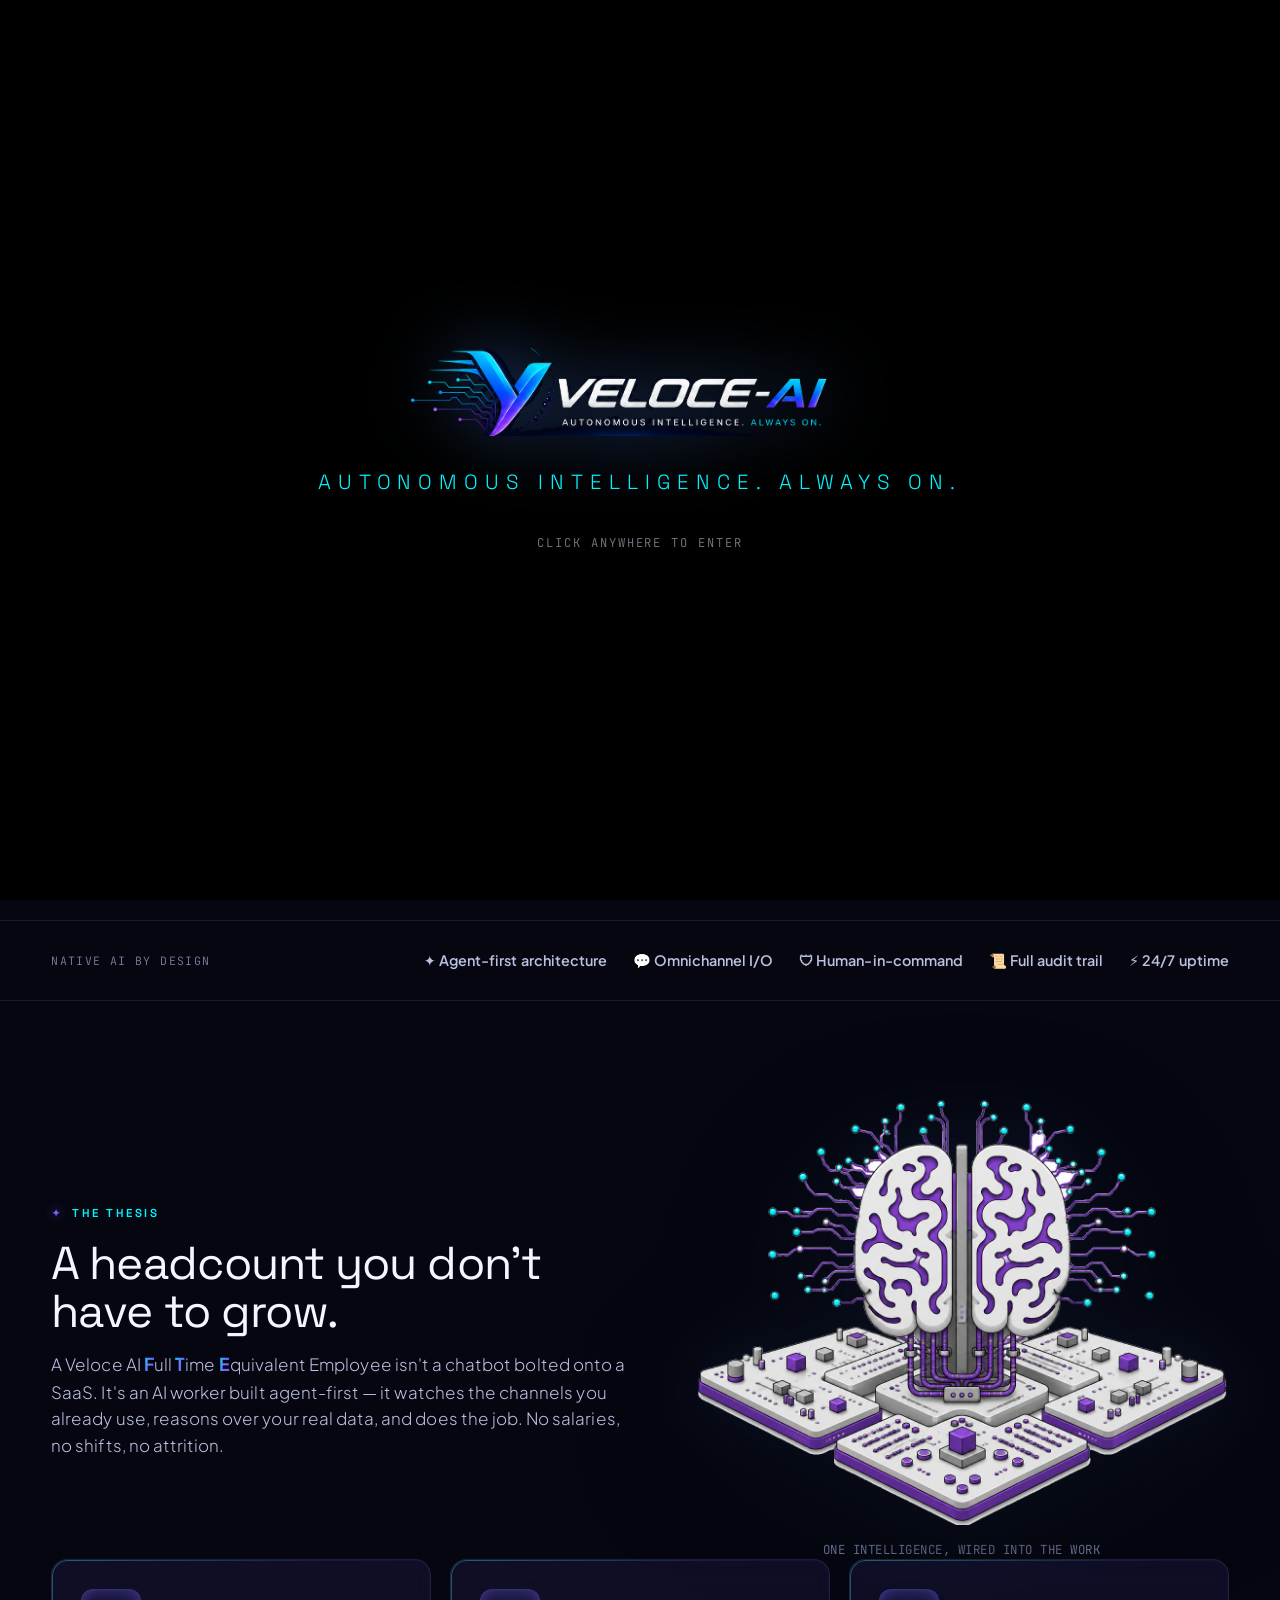
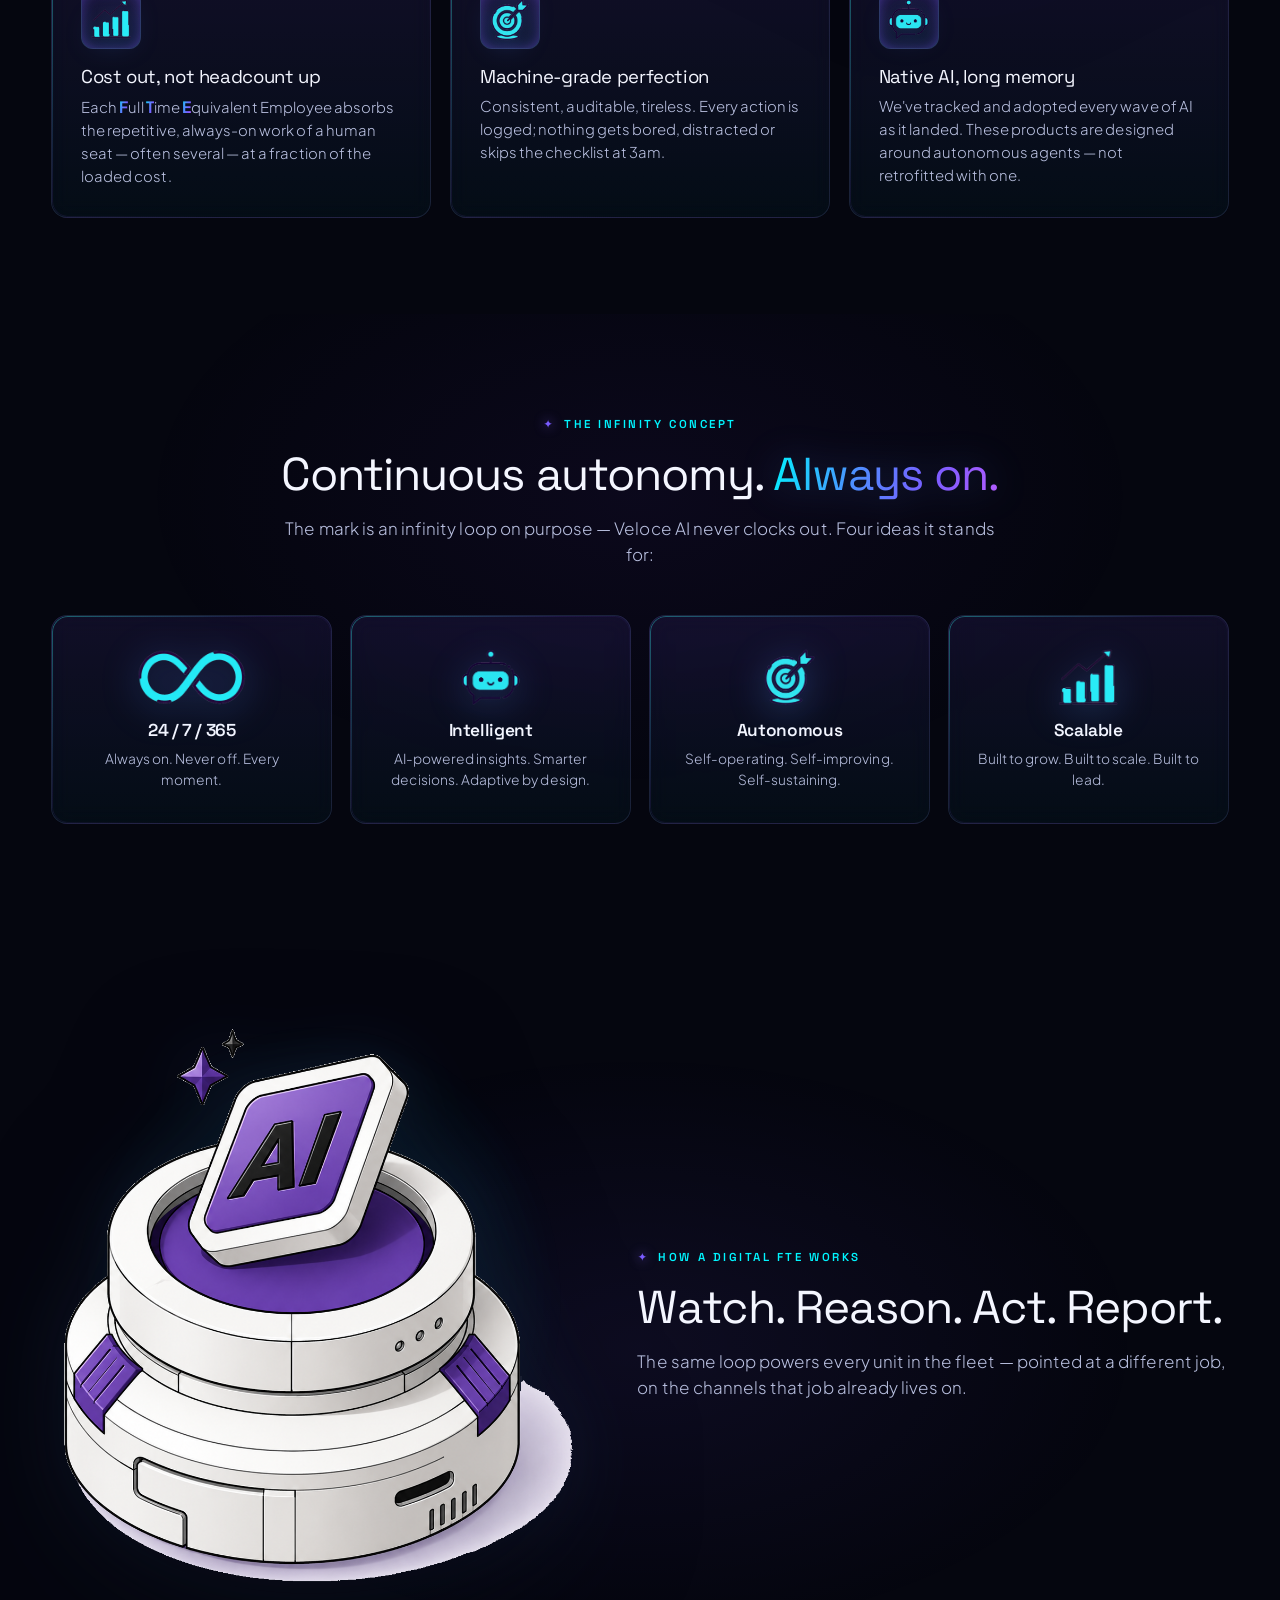
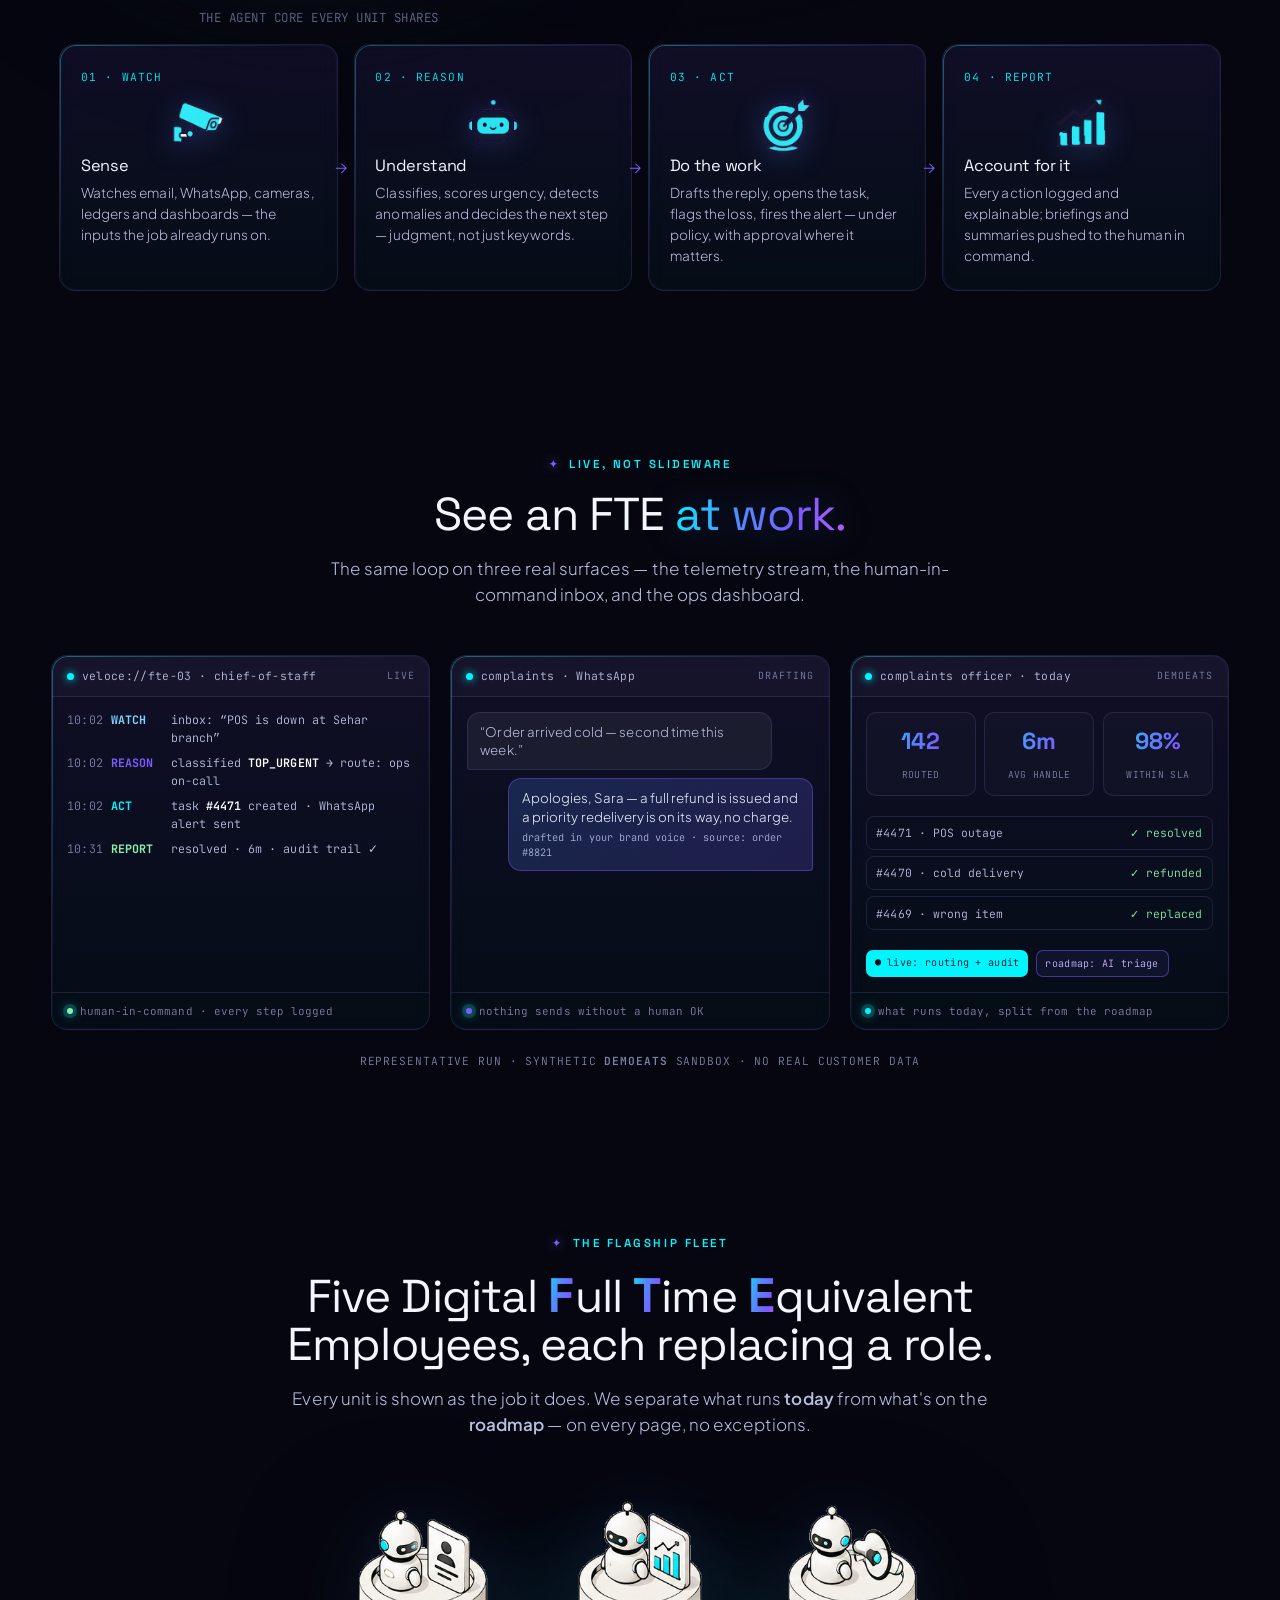
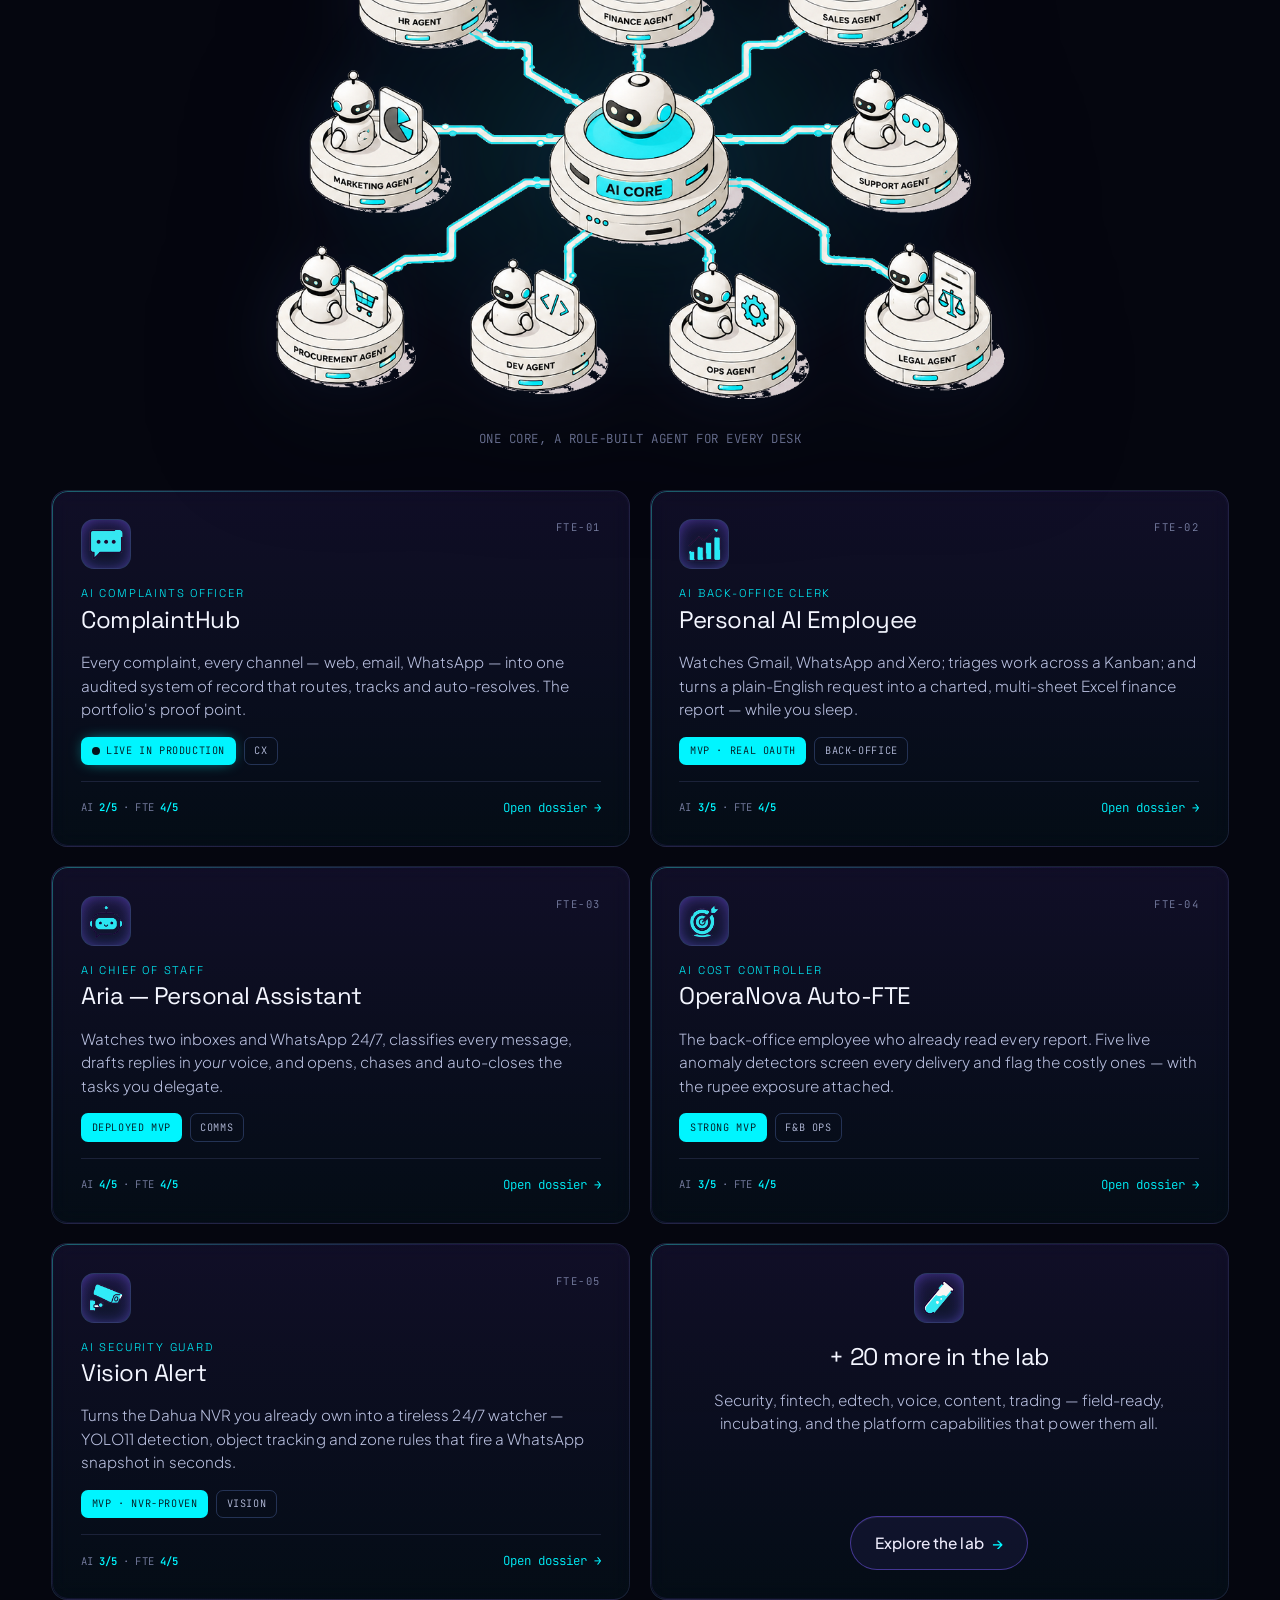
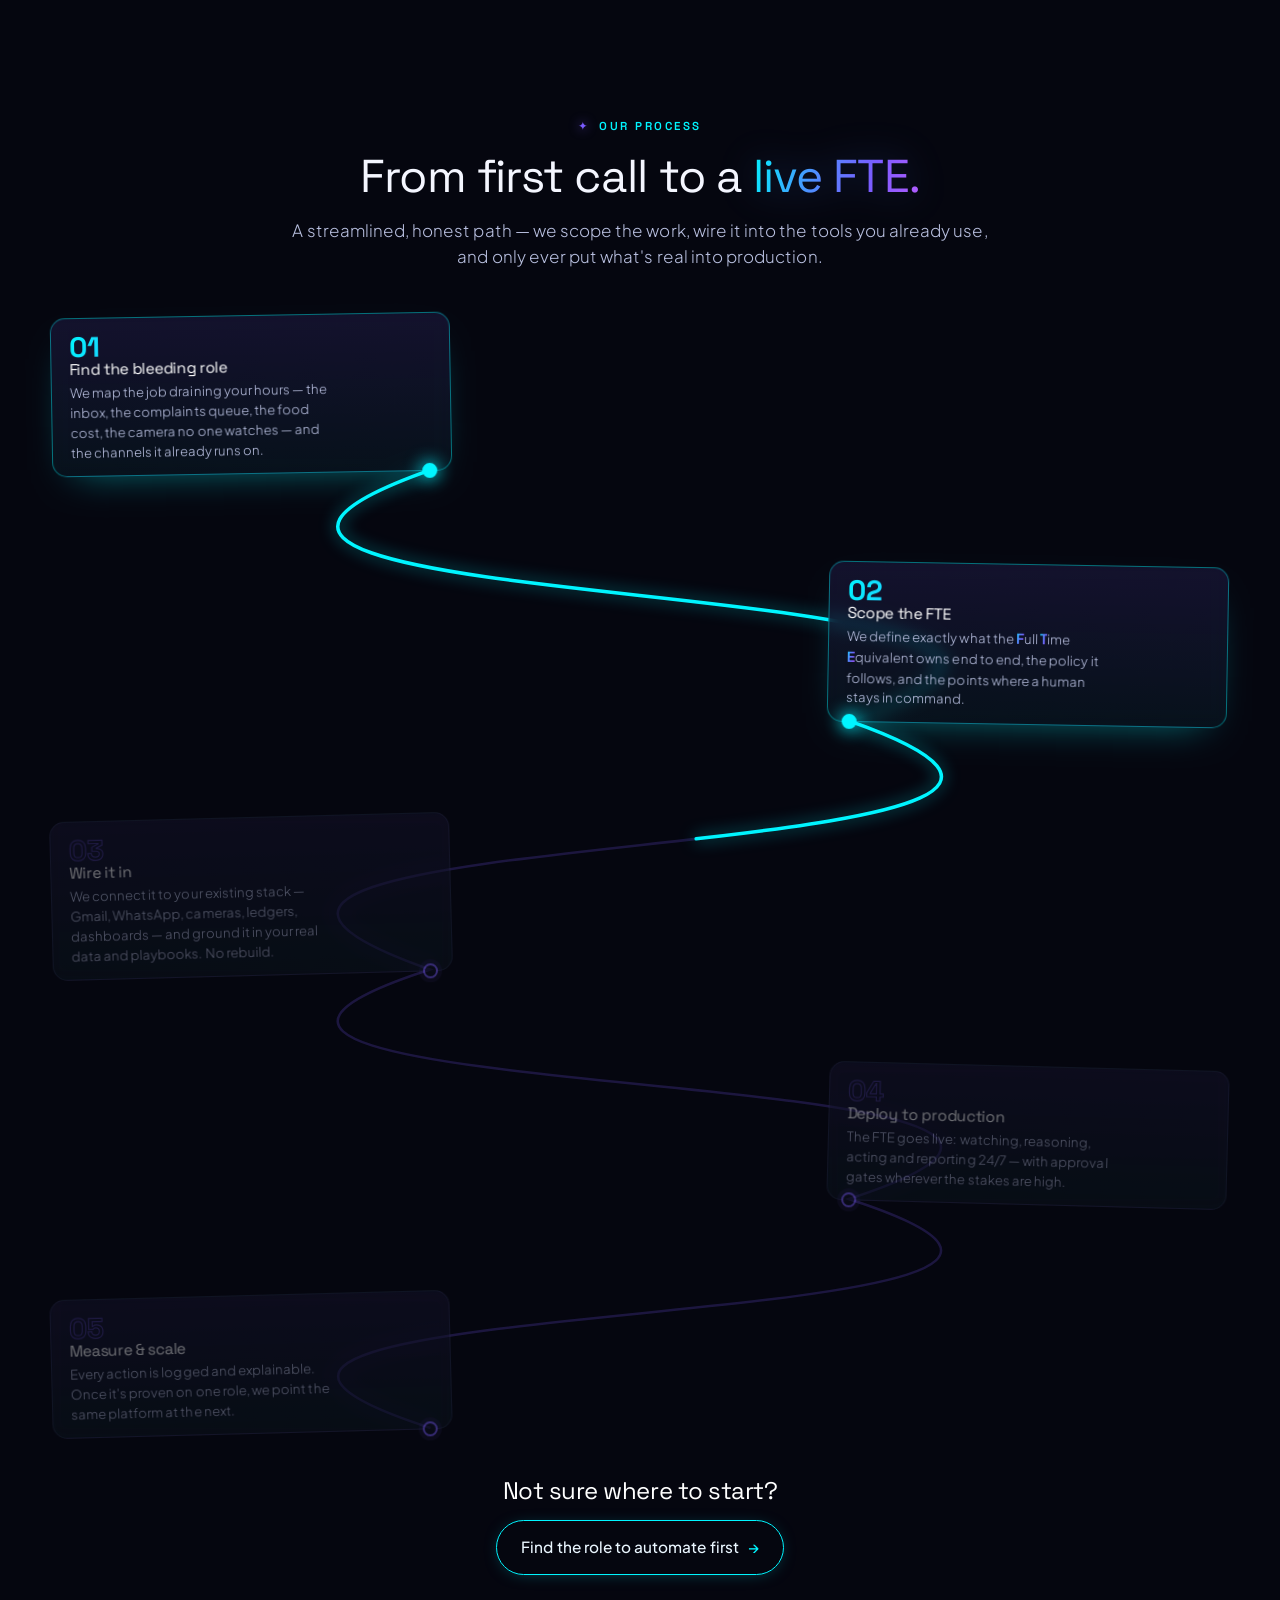
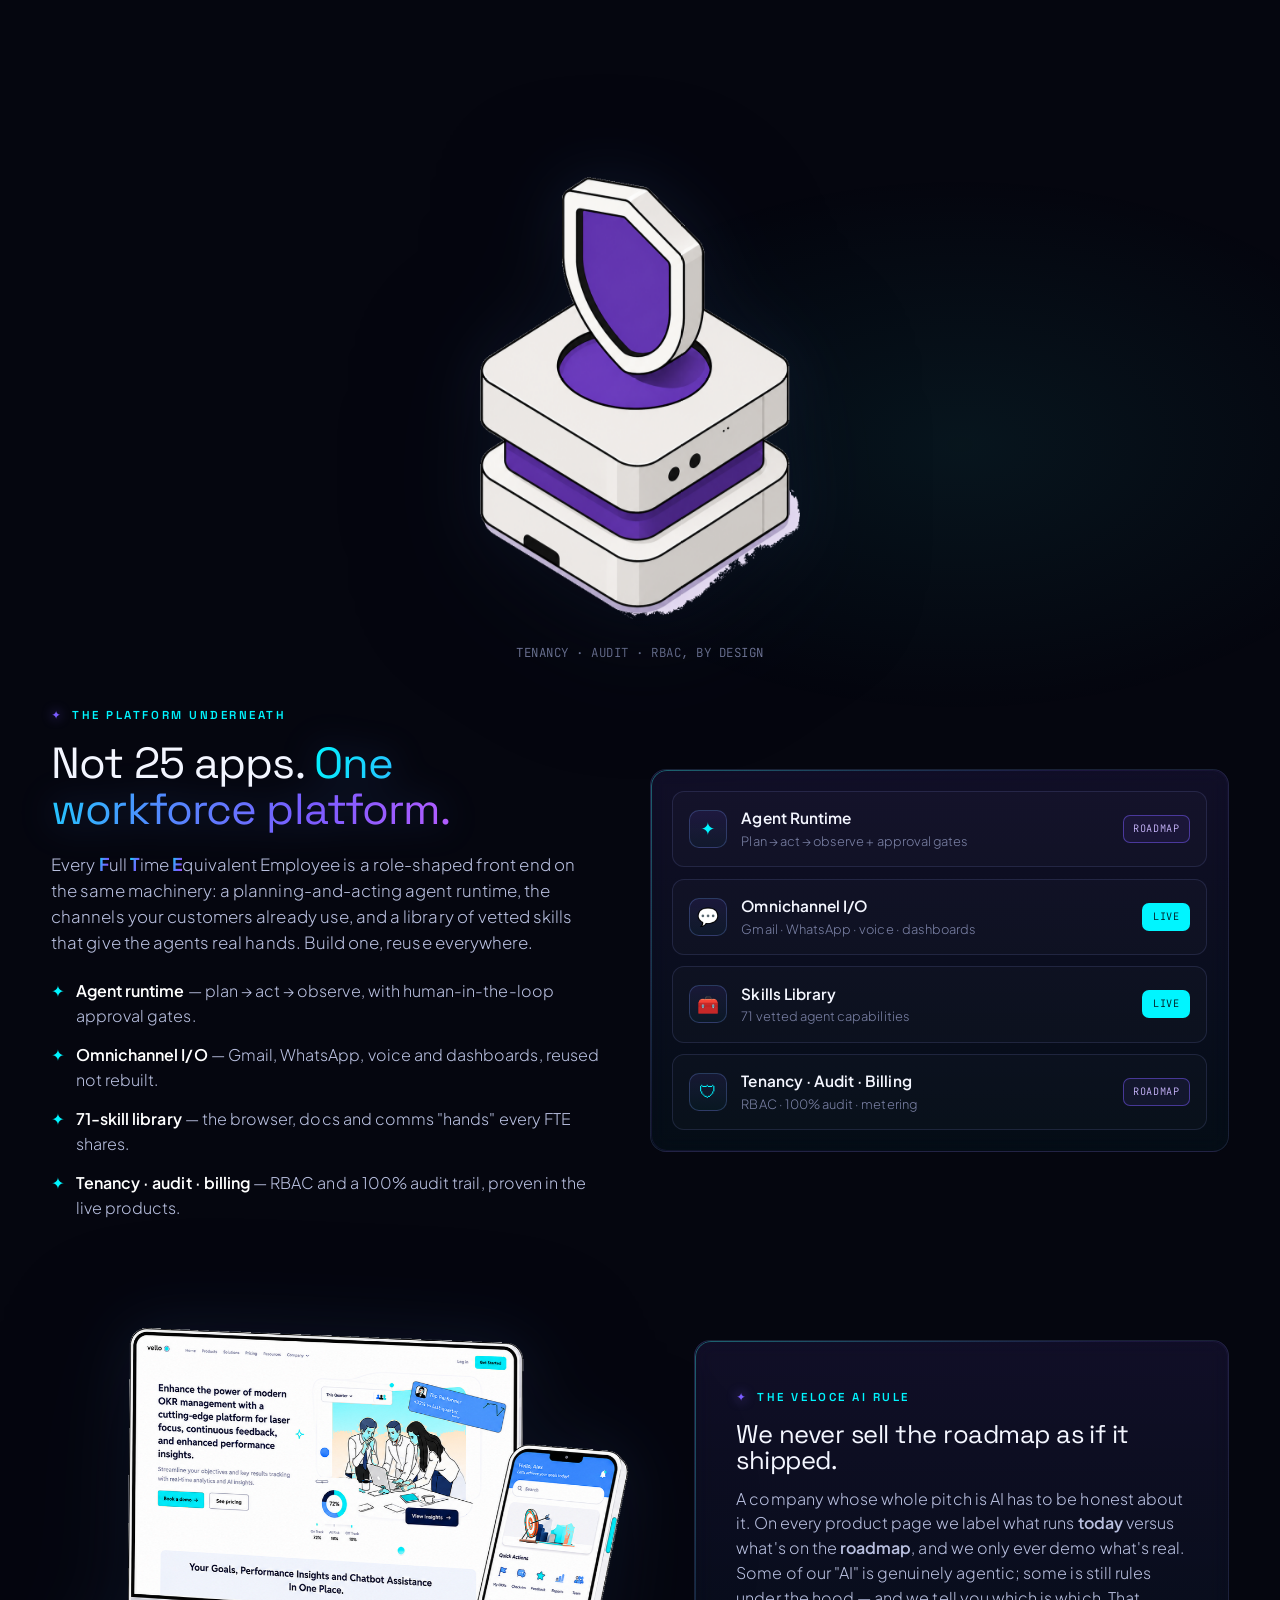
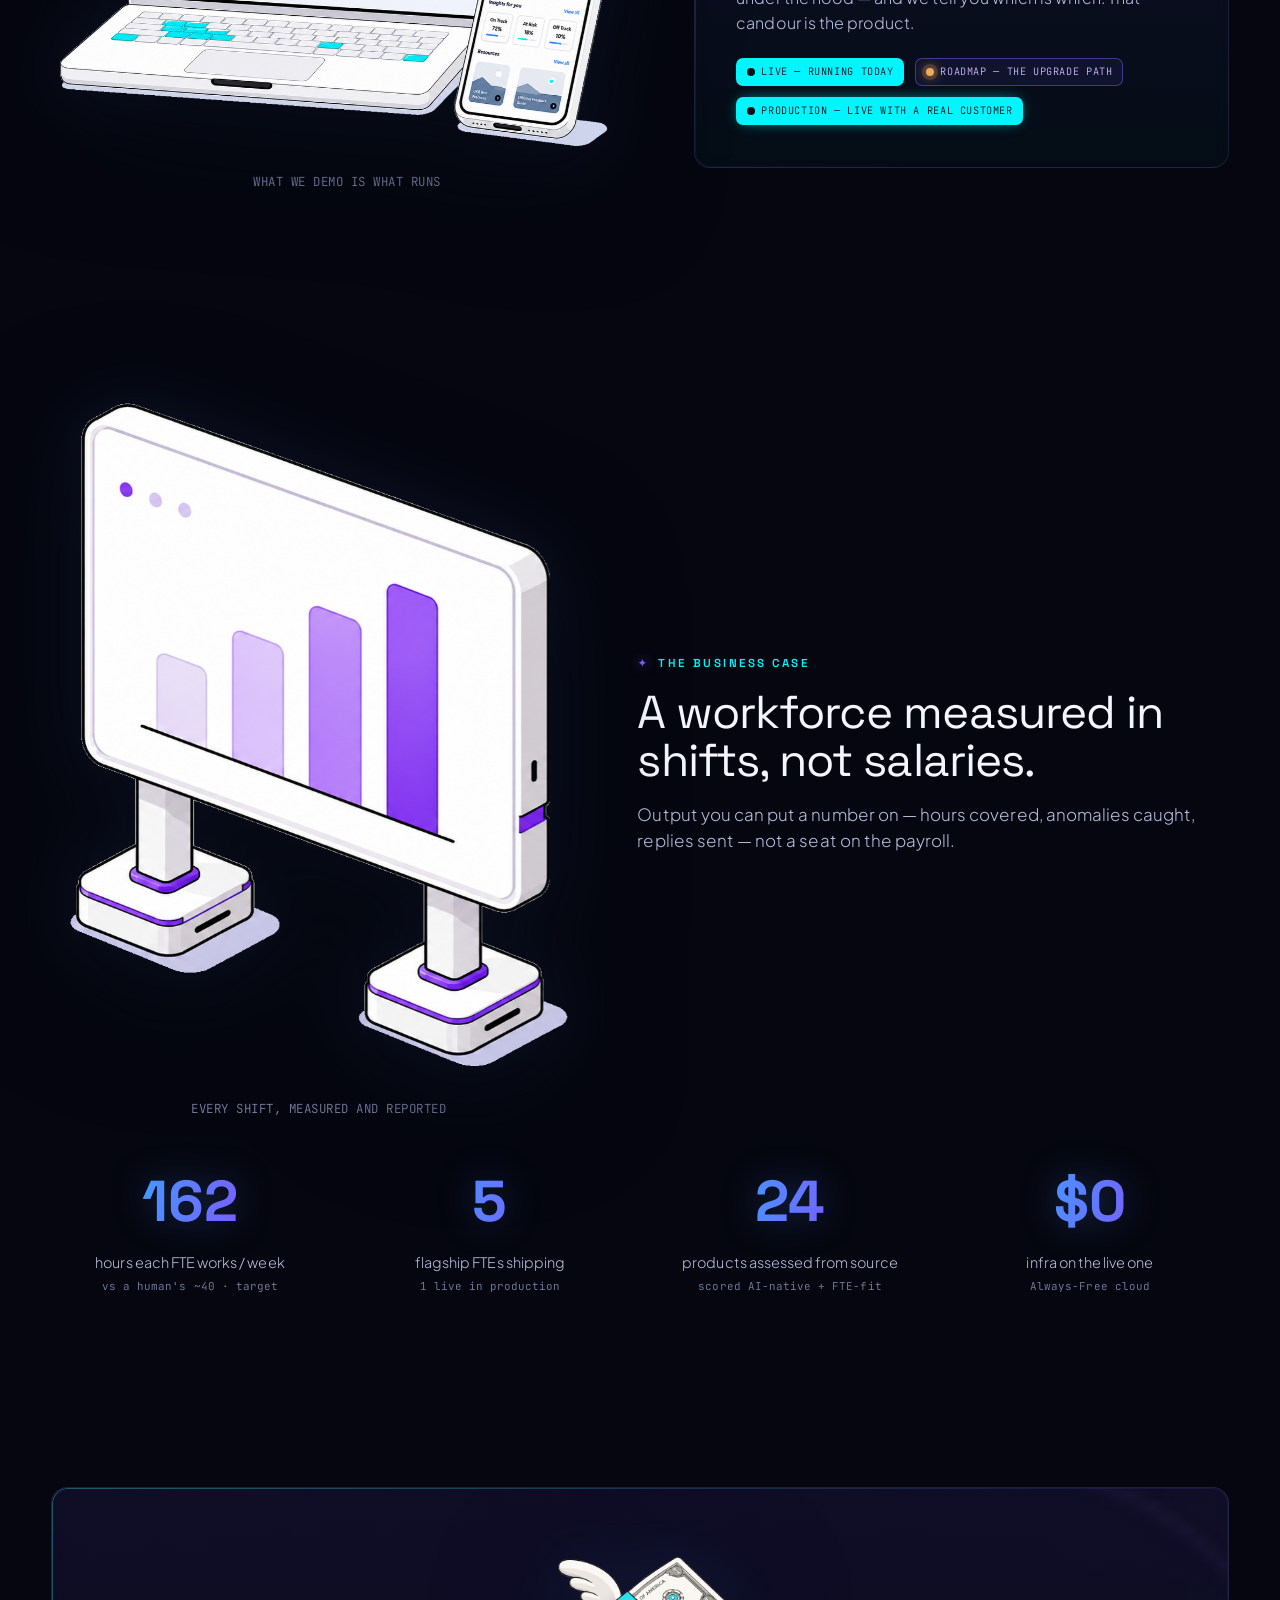
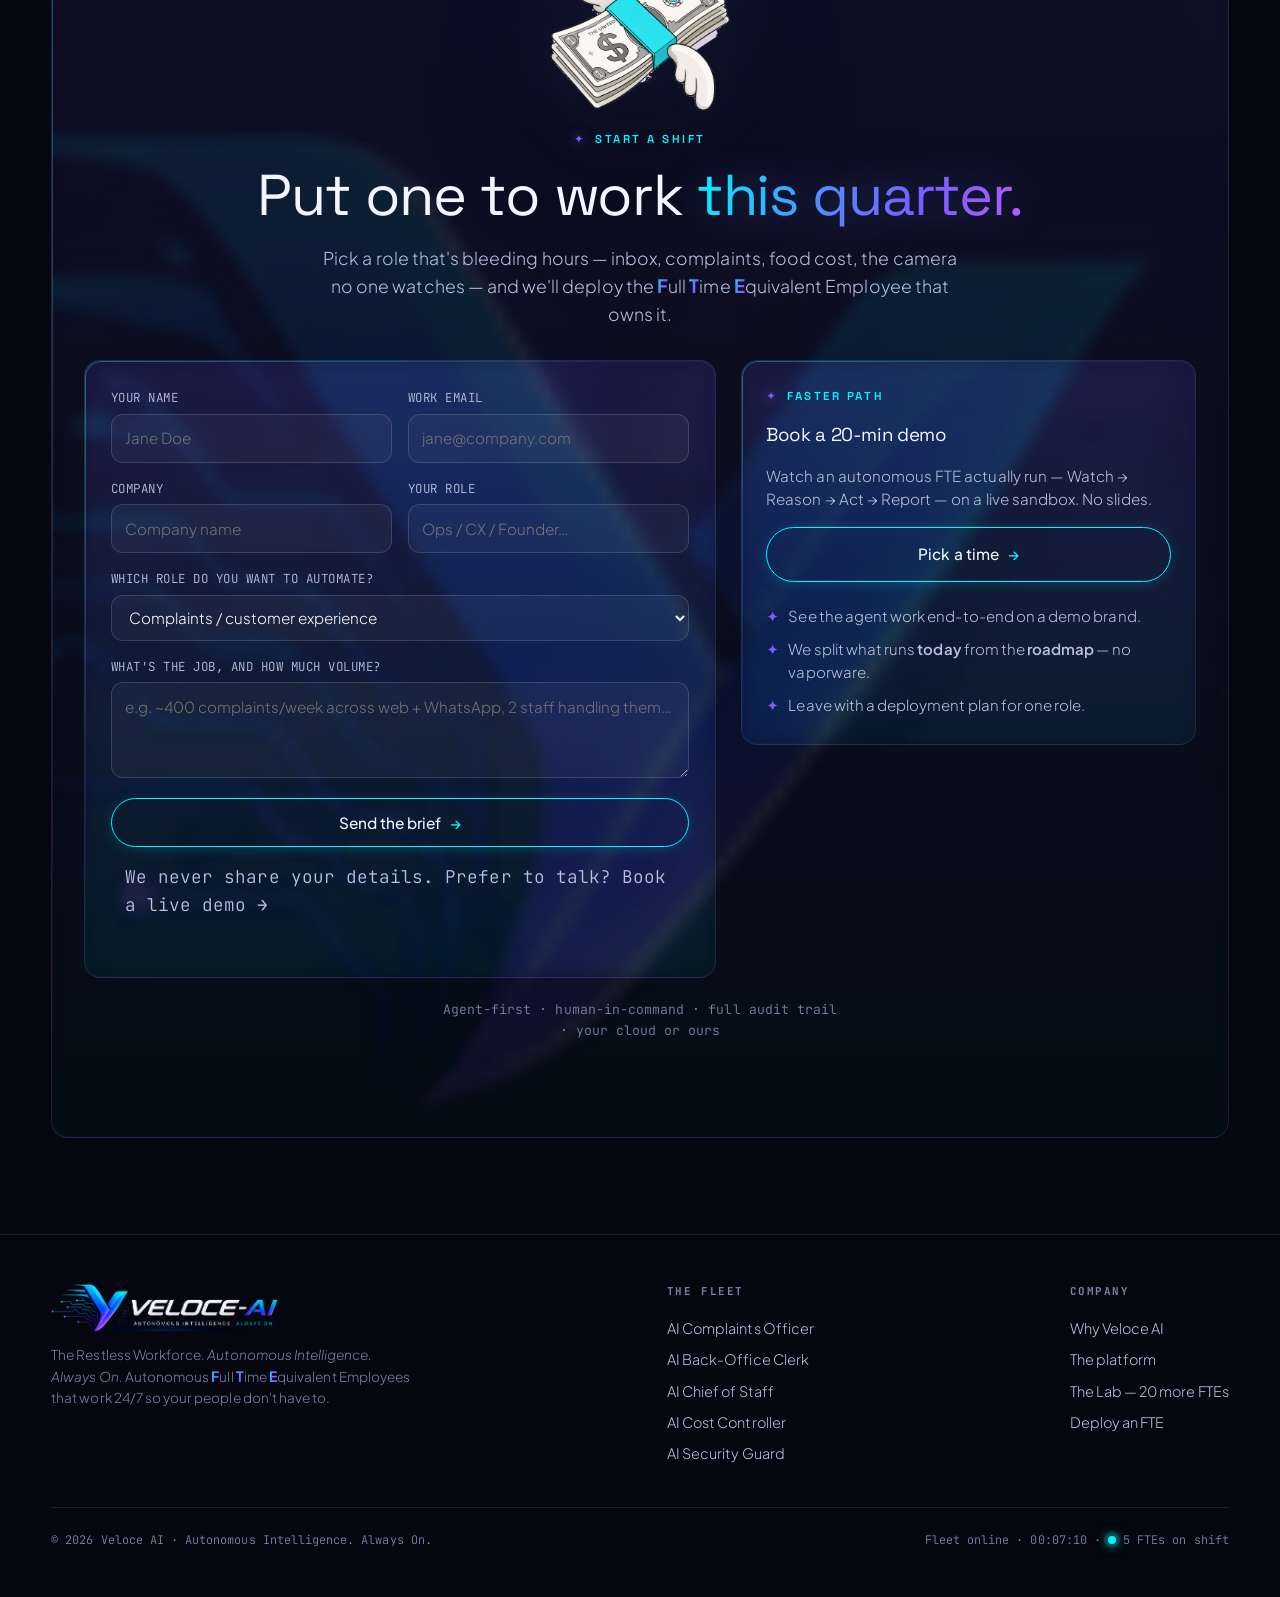
==== commit 1fc66f1f: "P1: add "See an FTE at work" — three live product surfaces in the hero flow Biggest premium-lift fro" ====
--- a/site/index.html
+++ b/site/index.html
@@ -62,6 +62,72 @@
   .demo-card li .ck{color:var(--accent,#7a5cff)}
   .hp{position:absolute;left:-9999px;opacity:0;height:0;width:0}
 </style>
+<!-- "See it working" — three live product surfaces (scoped, on-brand) -->
+<style id="atwork-fx">
+  .atwork{ padding-block:clamp(2.4rem,7vh,5rem); }
+  .aw-grid{ display:grid; grid-template-columns:repeat(3,1fr); gap:1.25rem;
+    margin-top:clamp(1.8rem,4vh,3rem); align-items:stretch; }
+  @media(max-width:980px){ .aw-grid{ grid-template-columns:1fr; max-width:540px; margin-inline:auto; } }
+  .aw-card{ border-radius:16px; padding:0; overflow:hidden; display:flex; flex-direction:column;
+    min-height:344px; }
+  .aw-head{ display:flex; align-items:center; gap:.5rem; padding:.7rem .9rem; border-bottom:1px solid var(--line);
+    font-family:var(--font-mono,monospace); font-size:.71rem; letter-spacing:.03em; color:var(--fog);
+    background:rgba(255,255,255,.025); }
+  .aw-head .dot{ width:7px; height:7px; border-radius:50%; background:var(--cyan); box-shadow:0 0 8px var(--cyan); flex:none; }
+  .aw-head .spacer{ margin-left:auto; color:var(--muted); text-transform:uppercase; letter-spacing:.1em; font-size:.62rem; }
+  .aw-body{ padding:.95rem; flex:1; display:flex; flex-direction:column; gap:.55rem; }
+  .aw-foot{ padding:.6rem .9rem; border-top:1px solid var(--line); font-family:var(--font-mono,monospace);
+    font-size:.68rem; color:var(--muted); display:flex; align-items:center; gap:.45rem; }
+  .aw-foot .dot{ width:6px; height:6px; border-radius:50%; background:var(--cyan); flex:none; }
+  .aw-cap{ text-align:center; margin-top:1.4rem; font-family:var(--font-mono,monospace); font-size:.7rem;
+    letter-spacing:.08em; text-transform:uppercase; color:var(--muted); }
+  /* 1 · telemetry log */
+  .aw-log{ font-family:var(--font-mono,monospace); font-size:.73rem; line-height:1.5; gap:.5rem; }
+  .aw-line{ display:flex; gap:.5rem; opacity:0; transform:translateY(6px); transition:opacity .4s ease, transform .4s ease; }
+  .aw-line.in{ opacity:1; transform:none; }
+  .aw-line .t{ color:var(--muted); flex:none; }
+  .aw-line .k{ flex:none; width:52px; font-weight:700; }
+  .aw-line .k.watch{ color:#7DD3FC; } .aw-line .k.reason{ color:var(--violet); }
+  .aw-line .k.act{ color:var(--cyan); } .aw-line .k.report{ color:#86EFAC; }
+  .aw-line .v{ color:var(--fog); } .aw-line .v b{ color:#fff; }
+  /* 2 · inbox thread */
+  .aw-thread{ gap:.5rem; }
+  .aw-msg{ max-width:88%; padding:.58rem .8rem; border-radius:13px; font-size:.83rem; line-height:1.42;
+    opacity:0; transform:translateY(8px); transition:opacity .45s ease, transform .45s ease; }
+  .aw-msg.in{ opacity:1; transform:none; }
+  .aw-msg.cust{ align-self:flex-start; background:rgba(255,255,255,.06); border:1px solid var(--line); border-bottom-left-radius:3px; color:var(--fog); }
+  .aw-msg.agent{ align-self:flex-end; background:linear-gradient(135deg,rgba(79,141,255,.20),rgba(122,92,255,.20));
+    border:1px solid rgba(122,92,255,.4); border-bottom-right-radius:3px; color:#EAF1FF; }
+  .aw-msg.agent small{ display:block; margin-top:.3rem; font-family:var(--font-mono,monospace); font-size:.64rem; color:#a9b2d8; }
+  .aw-typing{ align-self:flex-end; display:none; gap:4px; padding:.5rem .7rem; }
+  .aw-typing.show{ display:inline-flex; }
+  .aw-typing span{ width:6px; height:6px; border-radius:50%; background:var(--violet); animation:awblink 1s infinite; }
+  .aw-typing span:nth-child(2){ animation-delay:.2s; } .aw-typing span:nth-child(3){ animation-delay:.4s; }
+  @keyframes awblink{ 0%,100%{opacity:.3} 50%{opacity:1} }
+  .aw-controls{ display:flex; gap:.5rem; margin-top:auto; opacity:0; transition:opacity .4s ease; }
+  .aw-controls.in{ opacity:1; }
+  .aw-btn{ font-size:.74rem; padding:.4rem .85rem; border-radius:9px; font-family:var(--font-mono,monospace); }
+  .aw-btn.approve{ background:var(--ai-grad-2); color:#fff; }
+  .aw-btn.approve.pulse{ animation:awpulse 1.7s ease-out 1; }
+  @keyframes awpulse{ 0%{box-shadow:0 0 0 0 rgba(122,92,255,.55)} 100%{box-shadow:0 0 0 15px rgba(122,92,255,0)} }
+  .aw-btn.edit{ background:transparent; border:1px solid var(--line-2); color:var(--fog); }
+  /* 3 · ops dashboard */
+  .aw-stats{ display:grid; grid-template-columns:repeat(3,1fr); gap:.55rem; }
+  .aw-stat{ border:1px solid var(--line); border-radius:10px; padding:.65rem .4rem; text-align:center; background:rgba(255,255,255,.02); }
+  .aw-stat b{ display:block; font-family:var(--font-display); font-weight:700; font-size:1.45rem;
+    background:var(--ai-grad); -webkit-background-clip:text; background-clip:text; -webkit-text-fill-color:transparent; color:transparent; }
+  .aw-stat small{ font-family:var(--font-mono,monospace); font-size:.6rem; letter-spacing:.03em; color:var(--muted); text-transform:uppercase; }
+  .aw-audit{ margin-top:.7rem; display:flex; flex-direction:column; gap:.4rem; }
+  .aw-row{ display:flex; align-items:center; gap:.45rem; font-family:var(--font-mono,monospace); font-size:.71rem;
+    color:var(--fog); padding:.45rem .6rem; border:1px solid var(--line); border-radius:8px;
+    opacity:0; transform:translateX(-6px); transition:opacity .4s ease, transform .4s ease; }
+  .aw-row.in{ opacity:1; transform:none; }
+  .aw-row .ok{ color:#86EFAC; margin-left:auto; }
+  .aw-badges{ display:flex; gap:.45rem; margin-top:.7rem; flex-wrap:wrap; }
+  .aw-badge{ font-family:var(--font-mono,monospace); font-size:.63rem; padding:.28rem .55rem; border-radius:7px; letter-spacing:.03em; }
+  .aw-badge.live{ color:#04121A; background:var(--cyan); }
+  .aw-badge.road{ color:#CBB8FF; border:1px solid rgba(122,92,255,.5); background:rgba(122,92,255,.08); }
+</style>
 </head>
 <body class="fx">
 
@@ -335,6 +401,71 @@
   </div>
 </section>
 
+<!-- SEE IT WORKING — three live product surfaces (Watch→Reason→Act→Report) -->
+<section id="atwork" class="atwork">
+  <div class="wrap">
+    <div class="section-head reveal" style="text-align:center;max-width:680px;margin-inline:auto">
+      <span class="eyebrow" style="justify-content:center;display:inline-flex">Live, not slideware</span>
+      <h2>See an FTE <span class="ai-grad-text">at work.</span></h2>
+      <p>The same loop on three real surfaces — the telemetry stream, the human-in-command inbox, and the ops dashboard.</p>
+    </div>
+    <div class="aw-grid">
+
+      <!-- 1 · TELEMETRY LOG -->
+      <div class="aw-card glass reveal" data-aw="log">
+        <div class="aw-head"><span class="dot"></span> veloce://fte-03 · chief-of-staff <span class="spacer">live</span></div>
+        <div class="aw-body aw-log">
+          <div class="aw-line"><span class="t">10:02</span><span class="k watch">WATCH</span><span class="v">inbox: “POS is down at Sehar branch”</span></div>
+          <div class="aw-line"><span class="t">10:02</span><span class="k reason">REASON</span><span class="v">classified <b>TOP_URGENT</b> → route: ops on-call</span></div>
+          <div class="aw-line"><span class="t">10:02</span><span class="k act">ACT</span><span class="v">task <b>#4471</b> created · WhatsApp alert sent</span></div>
+          <div class="aw-line"><span class="t">10:31</span><span class="k report">REPORT</span><span class="v">resolved · 6m · audit trail ✓</span></div>
+        </div>
+        <div class="aw-foot"><span class="dot" style="background:#86EFAC"></span> human-in-command · every step logged</div>
+      </div>
+
+      <!-- 2 · HUMAN-IN-COMMAND INBOX -->
+      <div class="aw-card glass reveal" data-aw="thread">
+        <div class="aw-head"><span class="dot"></span> complaints · WhatsApp <span class="spacer">drafting</span></div>
+        <div class="aw-body aw-thread">
+          <div class="aw-msg cust">“Order arrived cold — second time this week.”</div>
+          <div class="aw-typing" data-typing><span></span><span></span><span></span></div>
+          <div class="aw-msg agent" data-draft>Apologies, Sara — a full refund is issued and a priority redelivery is on its way, no charge.<small>drafted in your brand voice · source: order #8821</small></div>
+          <div class="aw-controls" data-controls>
+            <span class="aw-btn approve">Approve ✓</span>
+            <span class="aw-btn edit">Edit</span>
+          </div>
+        </div>
+        <div class="aw-foot"><span class="dot" style="background:var(--violet)"></span> nothing sends without a human OK</div>
+      </div>
+
+      <!-- 3 · OPS DASHBOARD -->
+      <div class="aw-card glass reveal" data-aw="dash">
+        <div class="aw-head"><span class="dot"></span> complaints officer · today <span class="spacer">demoeats</span></div>
+        <div class="aw-body">
+          <div class="aw-stats">
+            <div class="aw-stat"><b data-count="142">142</b><small>routed</small></div>
+            <div class="aw-stat"><b data-count="6" data-suffix="m">6m</b><small>avg handle</small></div>
+            <div class="aw-stat"><b data-count="98" data-suffix="%">98%</b><small>within SLA</small></div>
+          </div>
+          <div class="aw-audit">
+            <div class="aw-row">#4471 · POS outage <span class="ok">✓ resolved</span></div>
+            <div class="aw-row">#4470 · cold delivery <span class="ok">✓ refunded</span></div>
+            <div class="aw-row">#4469 · wrong item <span class="ok">✓ replaced</span></div>
+          </div>
+          <div class="aw-badges">
+            <span class="aw-badge live">● live: routing + audit</span>
+            <span class="aw-badge road">roadmap: AI triage</span>
+          </div>
+        </div>
+        <div class="aw-foot"><span class="dot"></span> what runs today, split from the roadmap</div>
+      </div>
+
+    </div>
+    <p class="aw-cap reveal">Representative run · synthetic <b>DemoEats</b> sandbox · no real customer data</p>
+  </div>
+</section>
+<noscript><style>.aw-line,.aw-msg,.aw-controls,.aw-row{opacity:1!important;transform:none!important}.aw-typing{display:none!important}</style></noscript>
+
 <!-- FLEET -->
 <section id="fleet">
   <div class="wrap">
@@ -796,5 +927,58 @@
   });
 })();
 </script>
+
+<script>
+/* "See it working" — animate the three product surfaces when the section is in view */
+(function(){
+  var section = document.getElementById('atwork');
+  if(!section) return;
+  var reduce = window.matchMedia('(prefers-reduced-motion:reduce)').matches;
+  var cards = {};
+  section.querySelectorAll('[data-aw]').forEach(function(c){ cards[c.getAttribute('data-aw')] = c; });
+
+  function runLog(card){
+    var lines = card.querySelectorAll('.aw-line');
+    lines.forEach(function(l){ l.classList.remove('in'); });
+    lines.forEach(function(l,i){ setTimeout(function(){ l.classList.add('in'); }, 350 + i*680); });
+  }
+  function runThread(card){
+    var cust=card.querySelector('.aw-msg.cust'), typing=card.querySelector('[data-typing]'),
+        draft=card.querySelector('[data-draft]'), controls=card.querySelector('[data-controls]'),
+        approve=card.querySelector('.approve');
+    [cust,draft,controls].forEach(function(e){ e.classList.remove('in'); });
+    typing.classList.remove('show'); approve.classList.remove('pulse');
+    setTimeout(function(){ cust.classList.add('in'); }, 350);
+    setTimeout(function(){ typing.classList.add('show'); }, 1150);
+    setTimeout(function(){ typing.classList.remove('show'); draft.classList.add('in'); }, 2700);
+    setTimeout(function(){ controls.classList.add('in'); void approve.offsetWidth; approve.classList.add('pulse'); }, 3400);
+  }
+  function runDash(card){
+    card.querySelectorAll('[data-count]').forEach(function(el){
+      var target=+el.getAttribute('data-count'), suf=el.getAttribute('data-suffix')||'', t0=null, dur=1100;
+      el.textContent='0'+suf;
+      requestAnimationFrame(function step(ts){ if(!t0)t0=ts; var p=Math.min(1,(ts-t0)/dur);
+        el.textContent=Math.round(target*p)+suf; if(p<1) requestAnimationFrame(step); });
+    });
+    var rows=card.querySelectorAll('.aw-row');
+    rows.forEach(function(r){ r.classList.remove('in'); });
+    rows.forEach(function(r,i){ setTimeout(function(){ r.classList.add('in'); }, 500 + i*420); });
+  }
+  function runAll(){ if(cards.log)runLog(cards.log); if(cards.thread)runThread(cards.thread); if(cards.dash)runDash(cards.dash); }
+
+  if(reduce){
+    section.querySelectorAll('.aw-line,.aw-msg,.aw-controls,.aw-row').forEach(function(e){ e.classList.add('in'); });
+    return;
+  }
+  var timer=null;
+  var io=new IntersectionObserver(function(es){
+    es.forEach(function(e){
+      if(e.isIntersecting){ if(!timer){ runAll(); timer=setInterval(runAll, 9000); } }
+      else if(timer){ clearInterval(timer); timer=null; }
+    });
+  },{ threshold:.3 });
+  io.observe(section);
+})();
+</script>
 </body>
 </html>
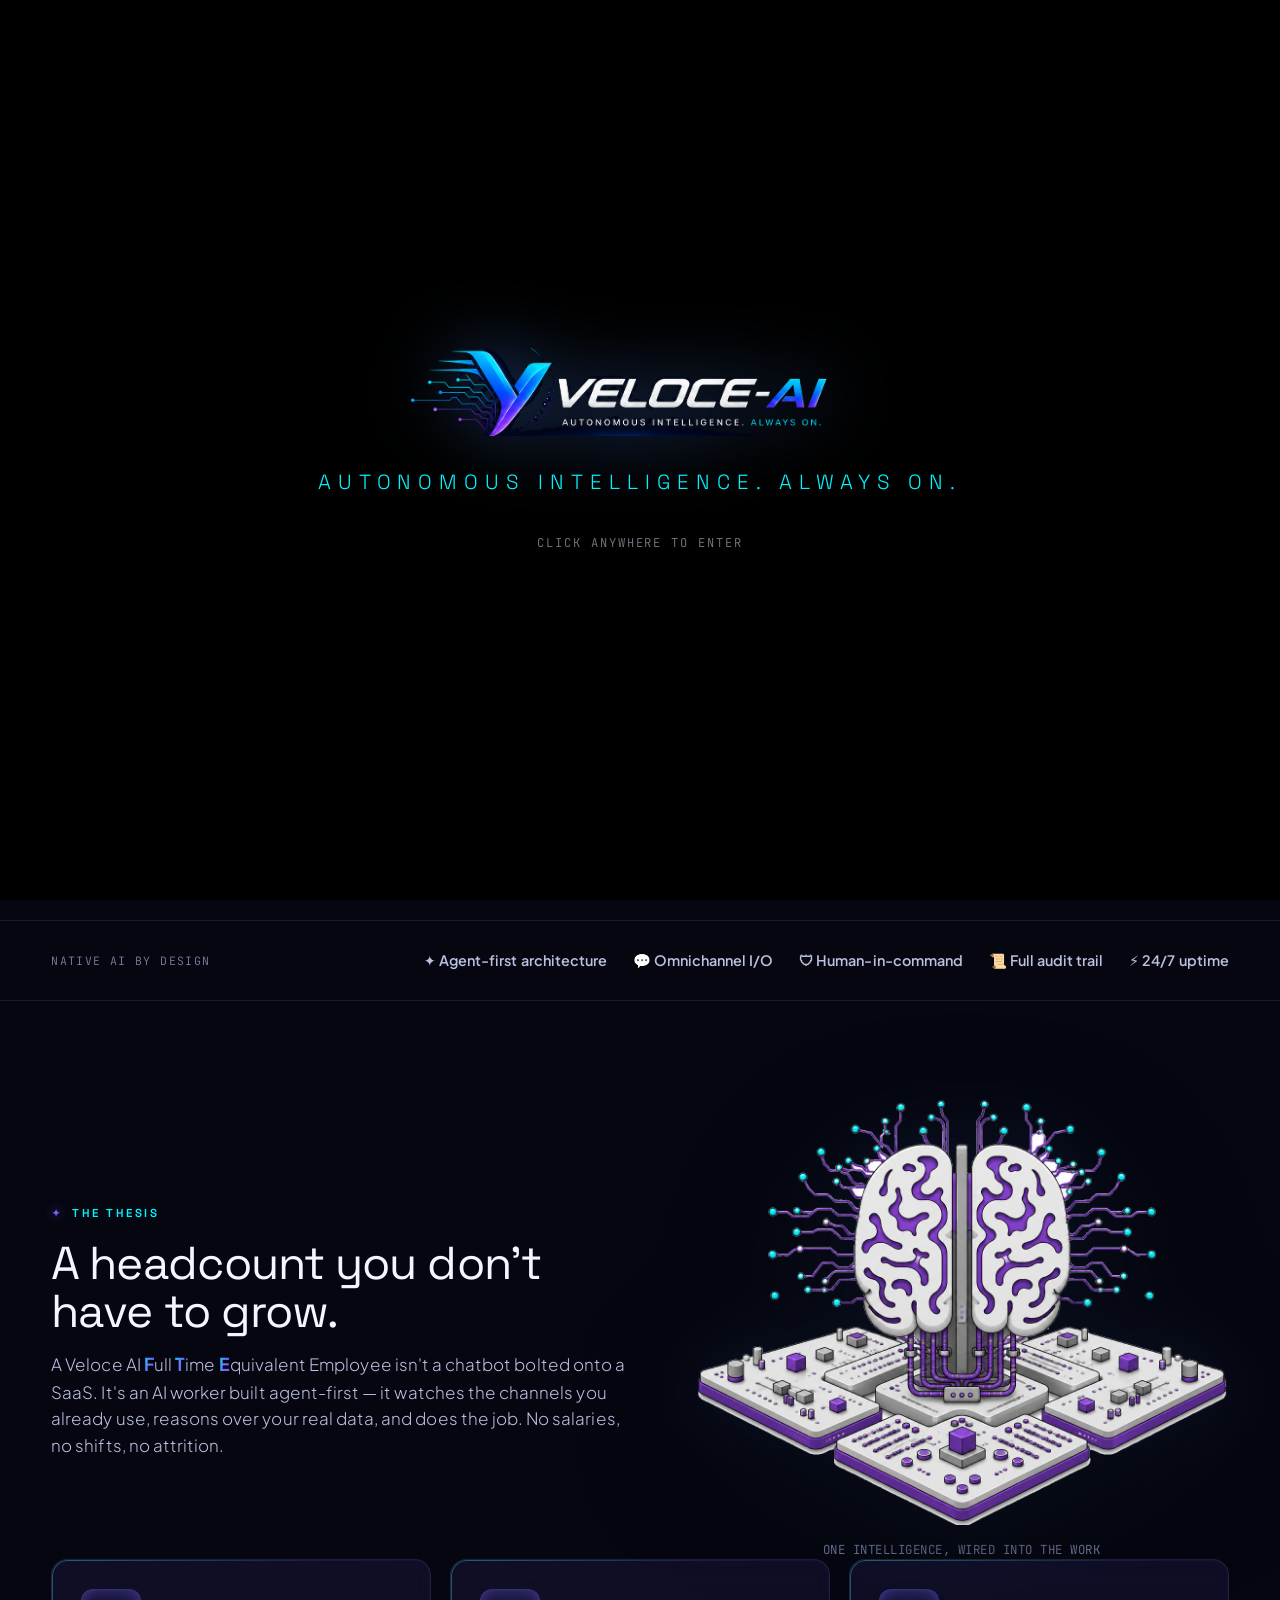
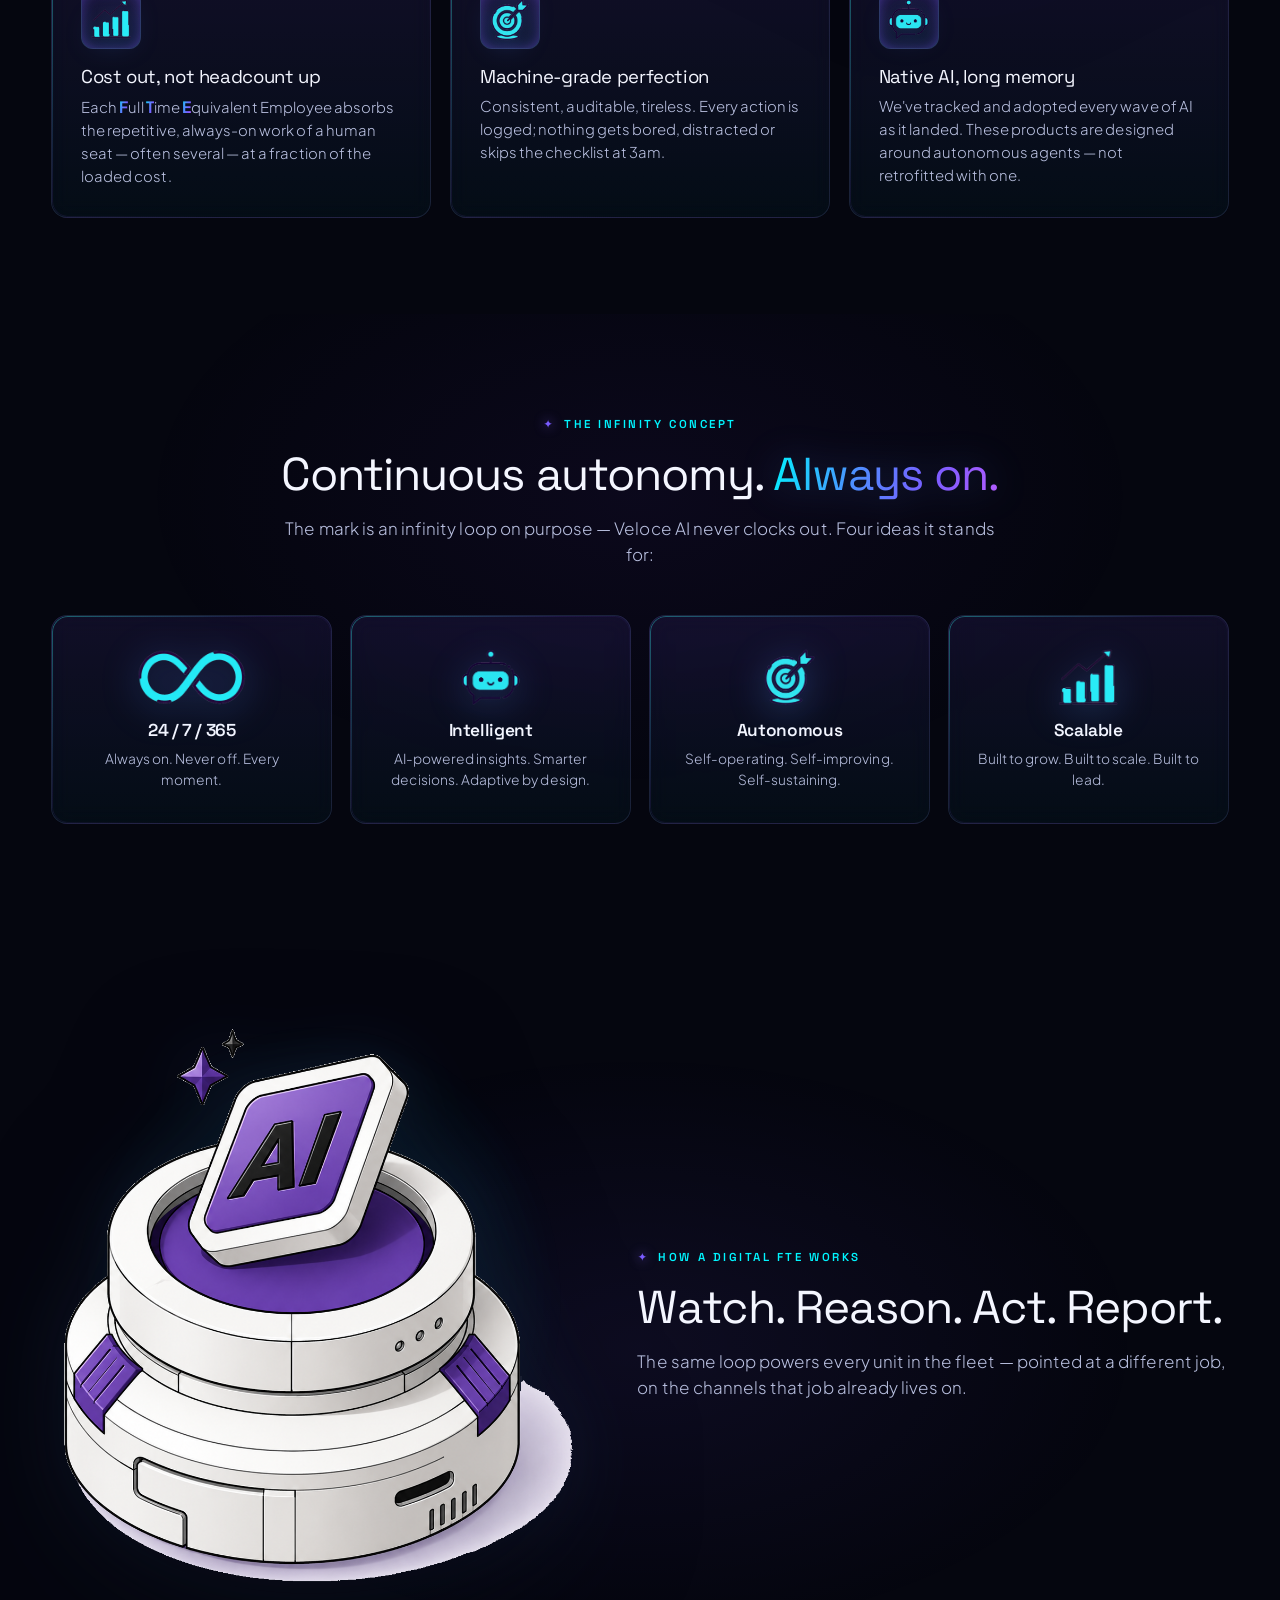
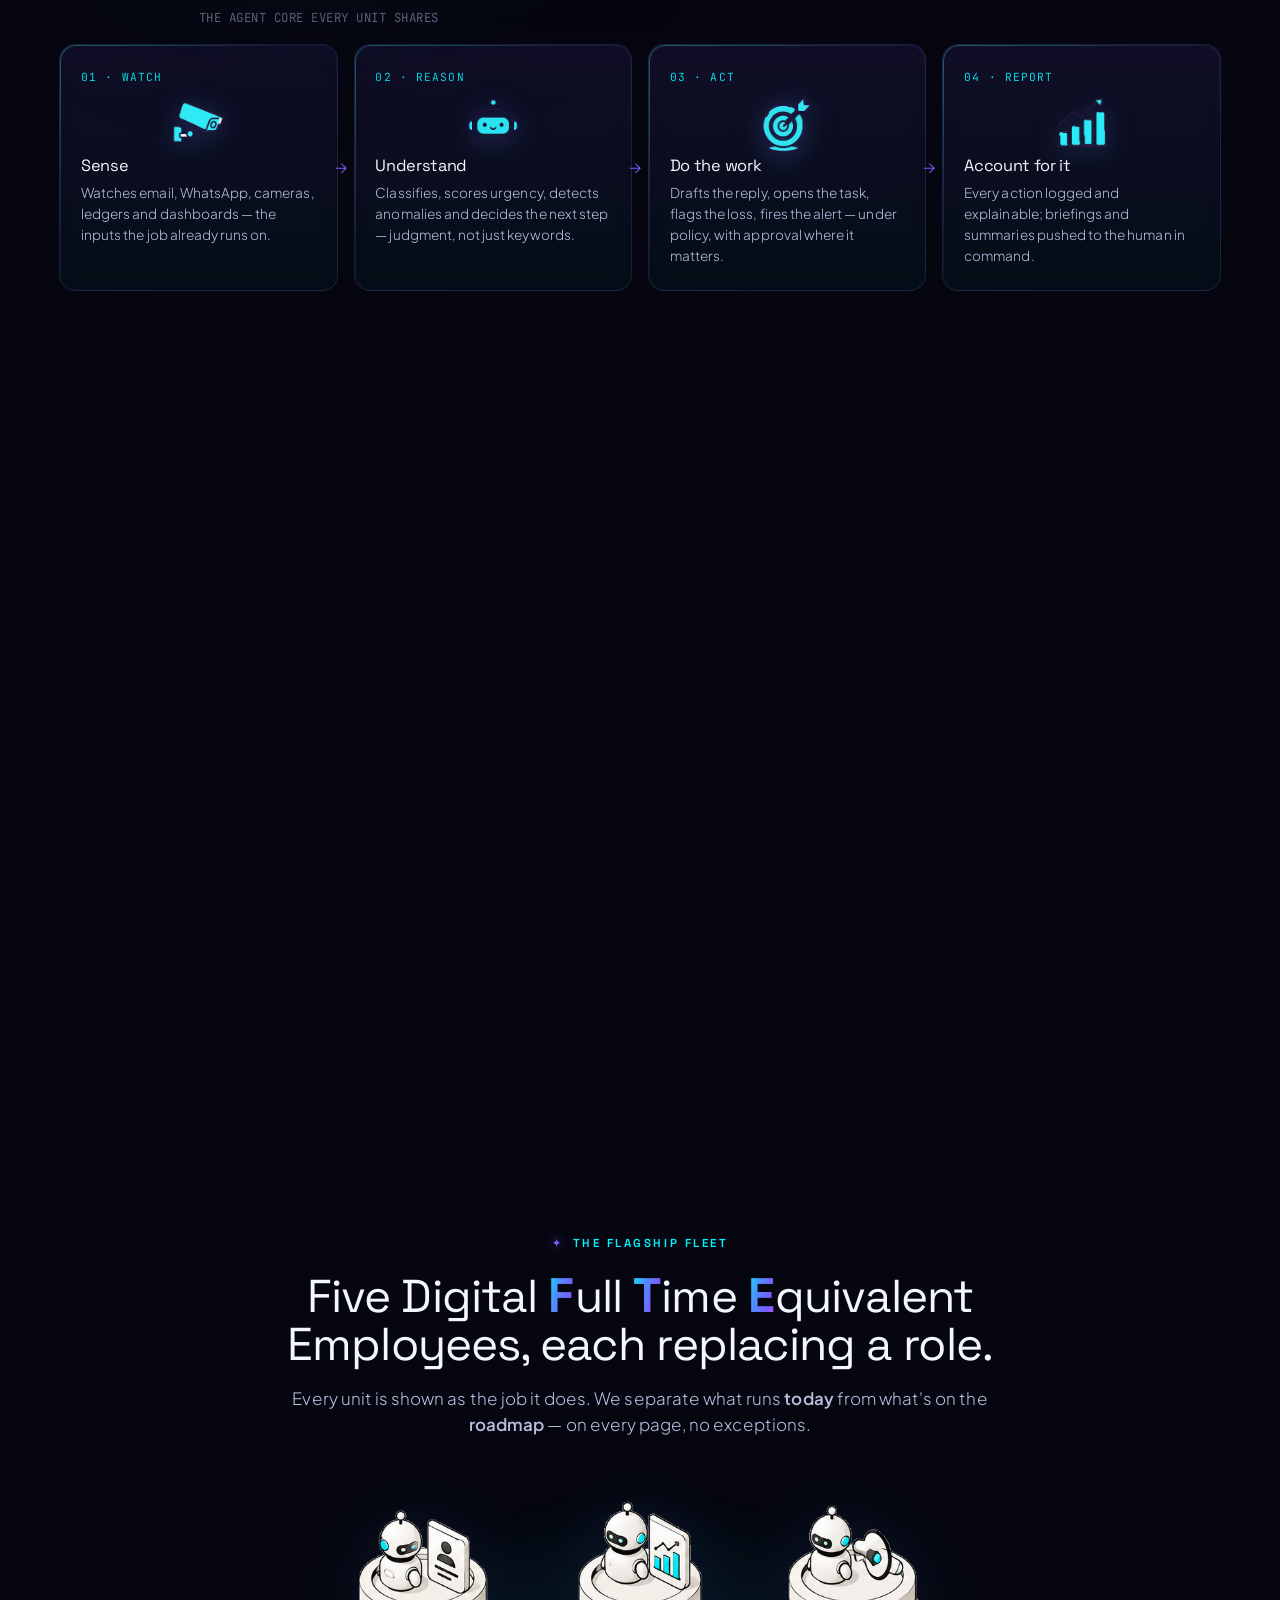
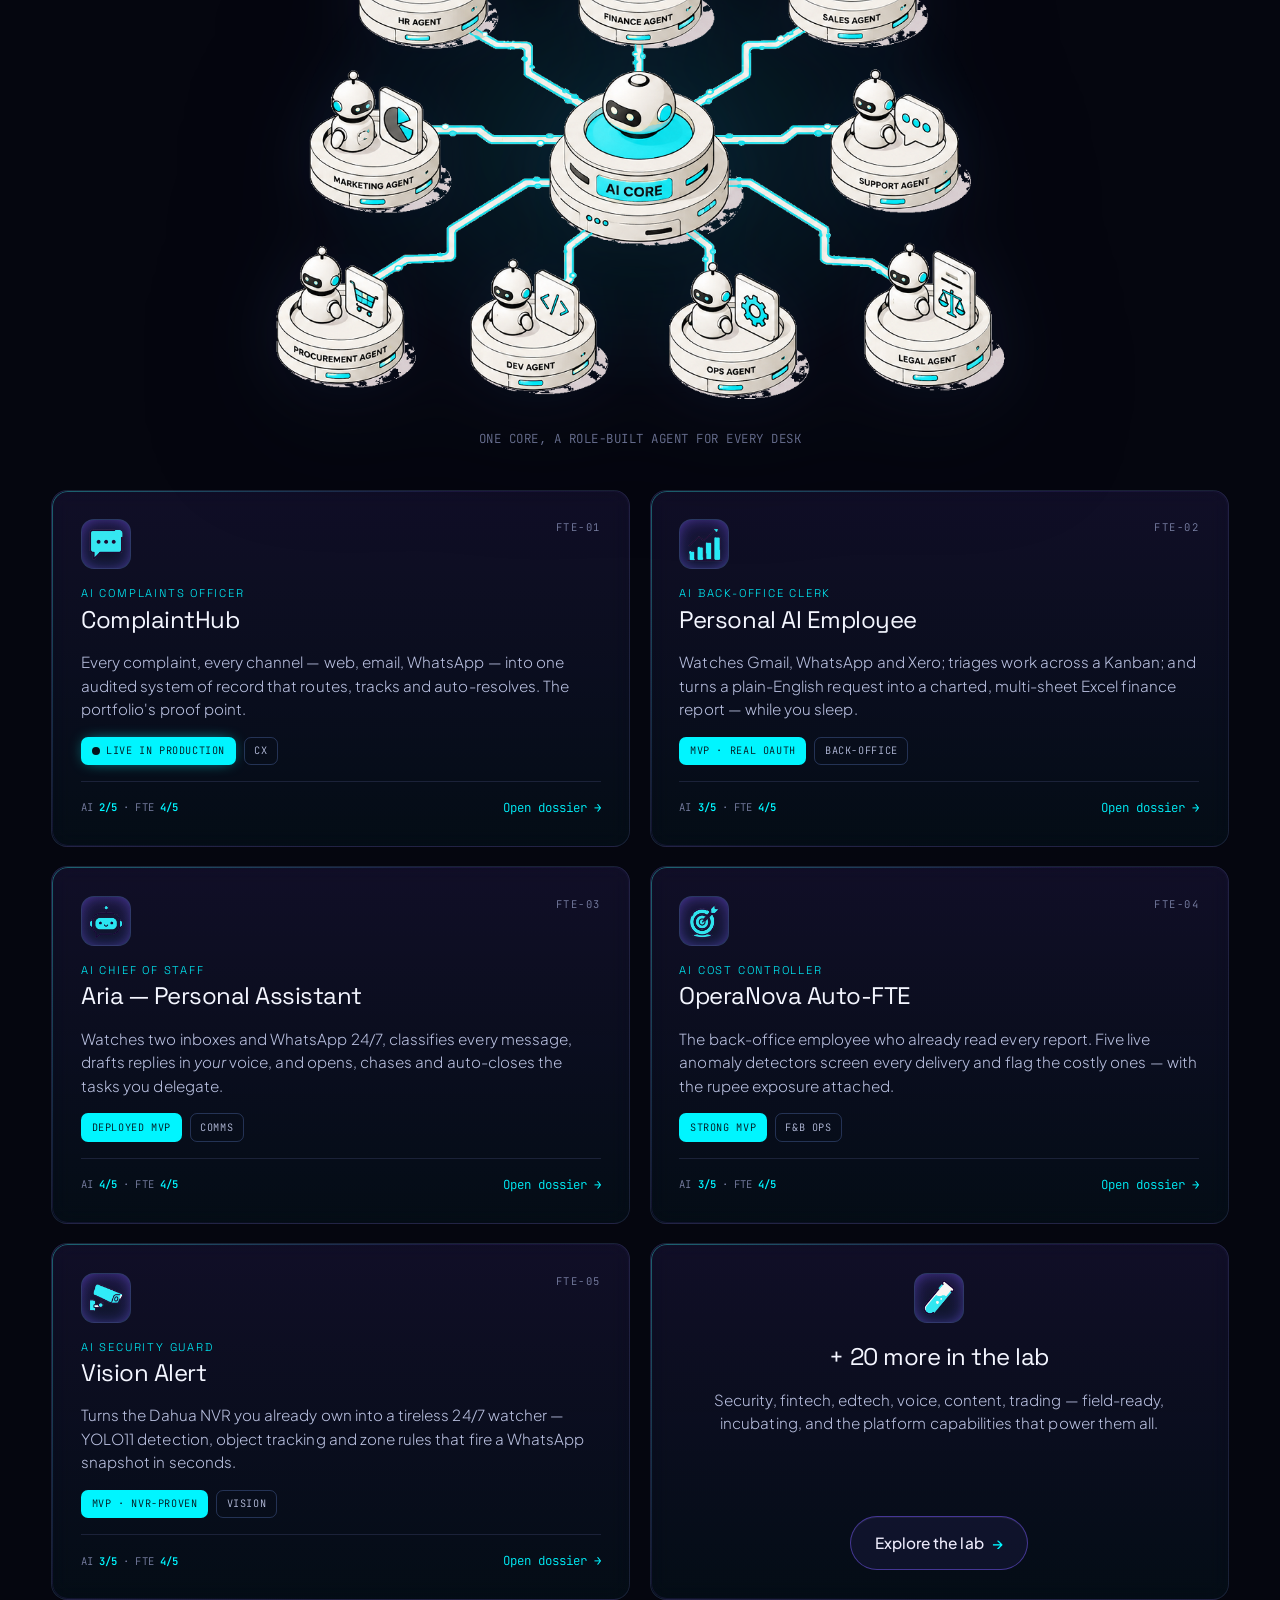
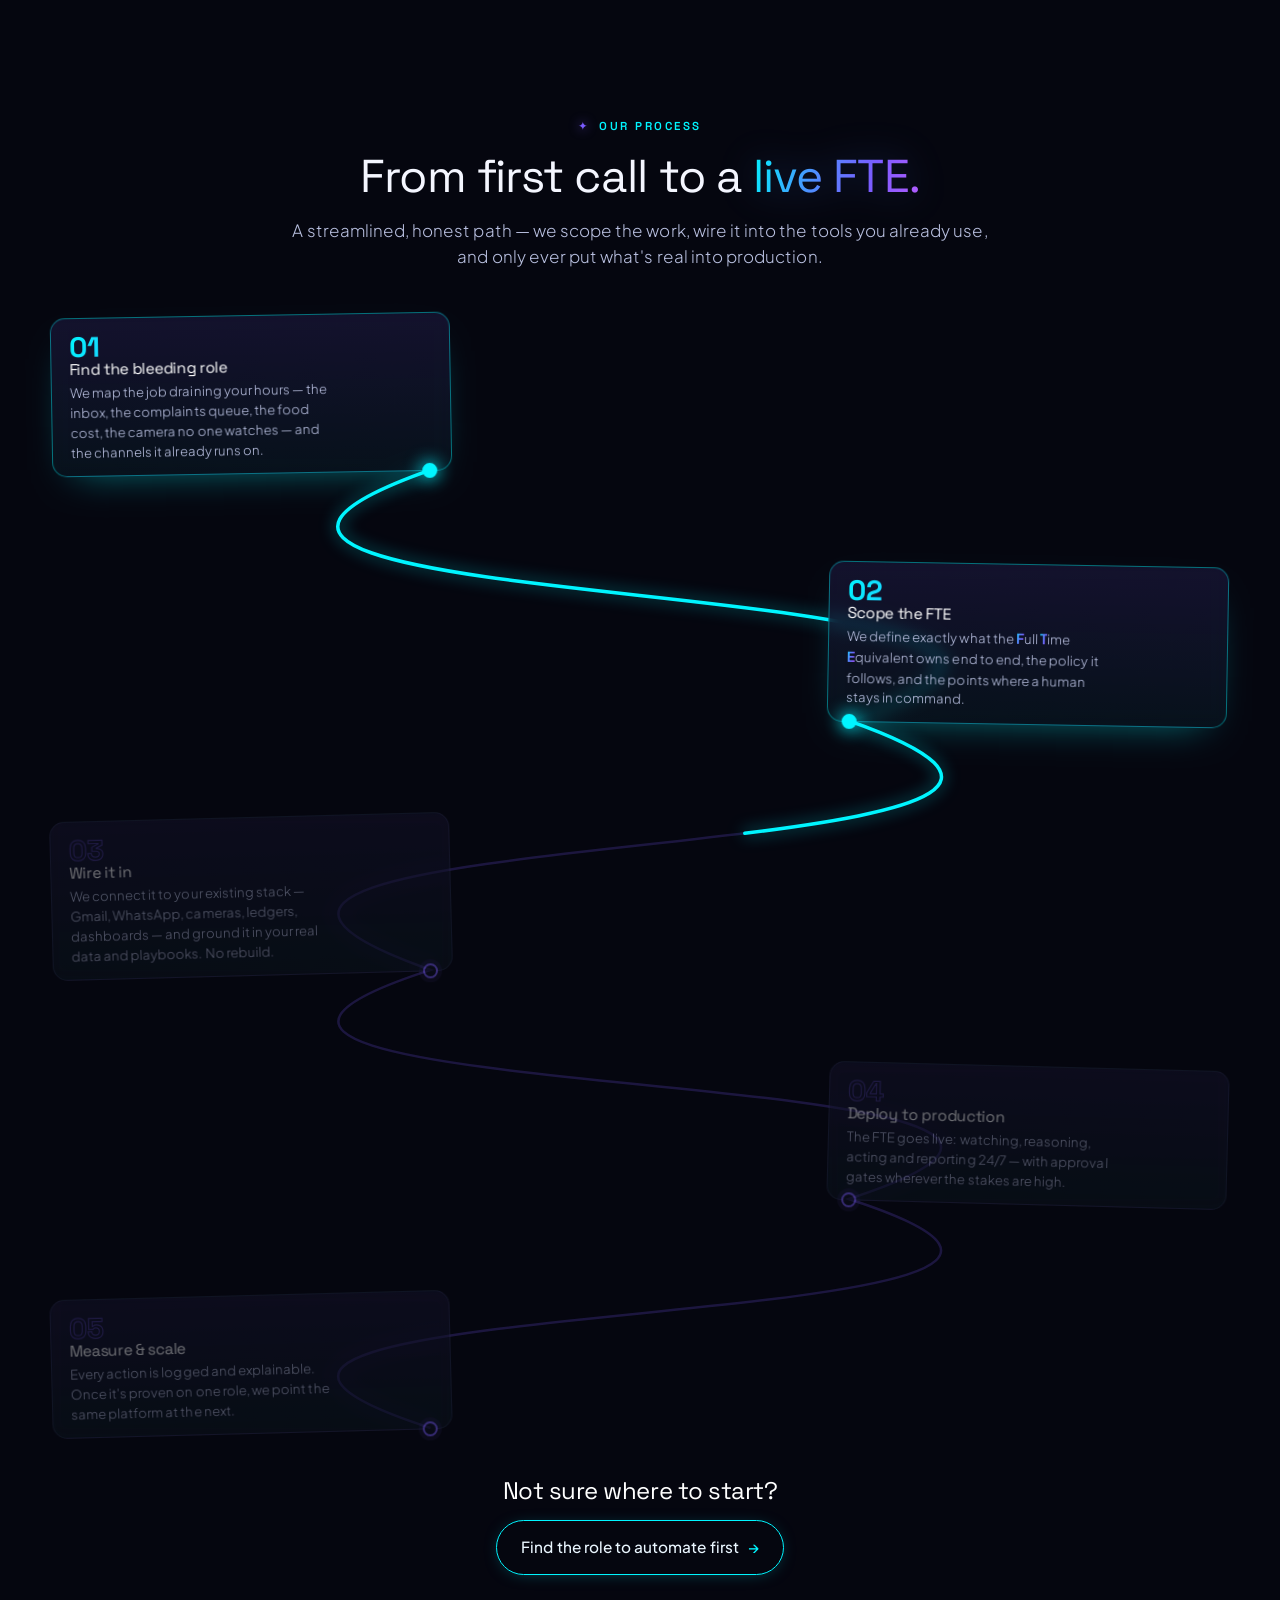
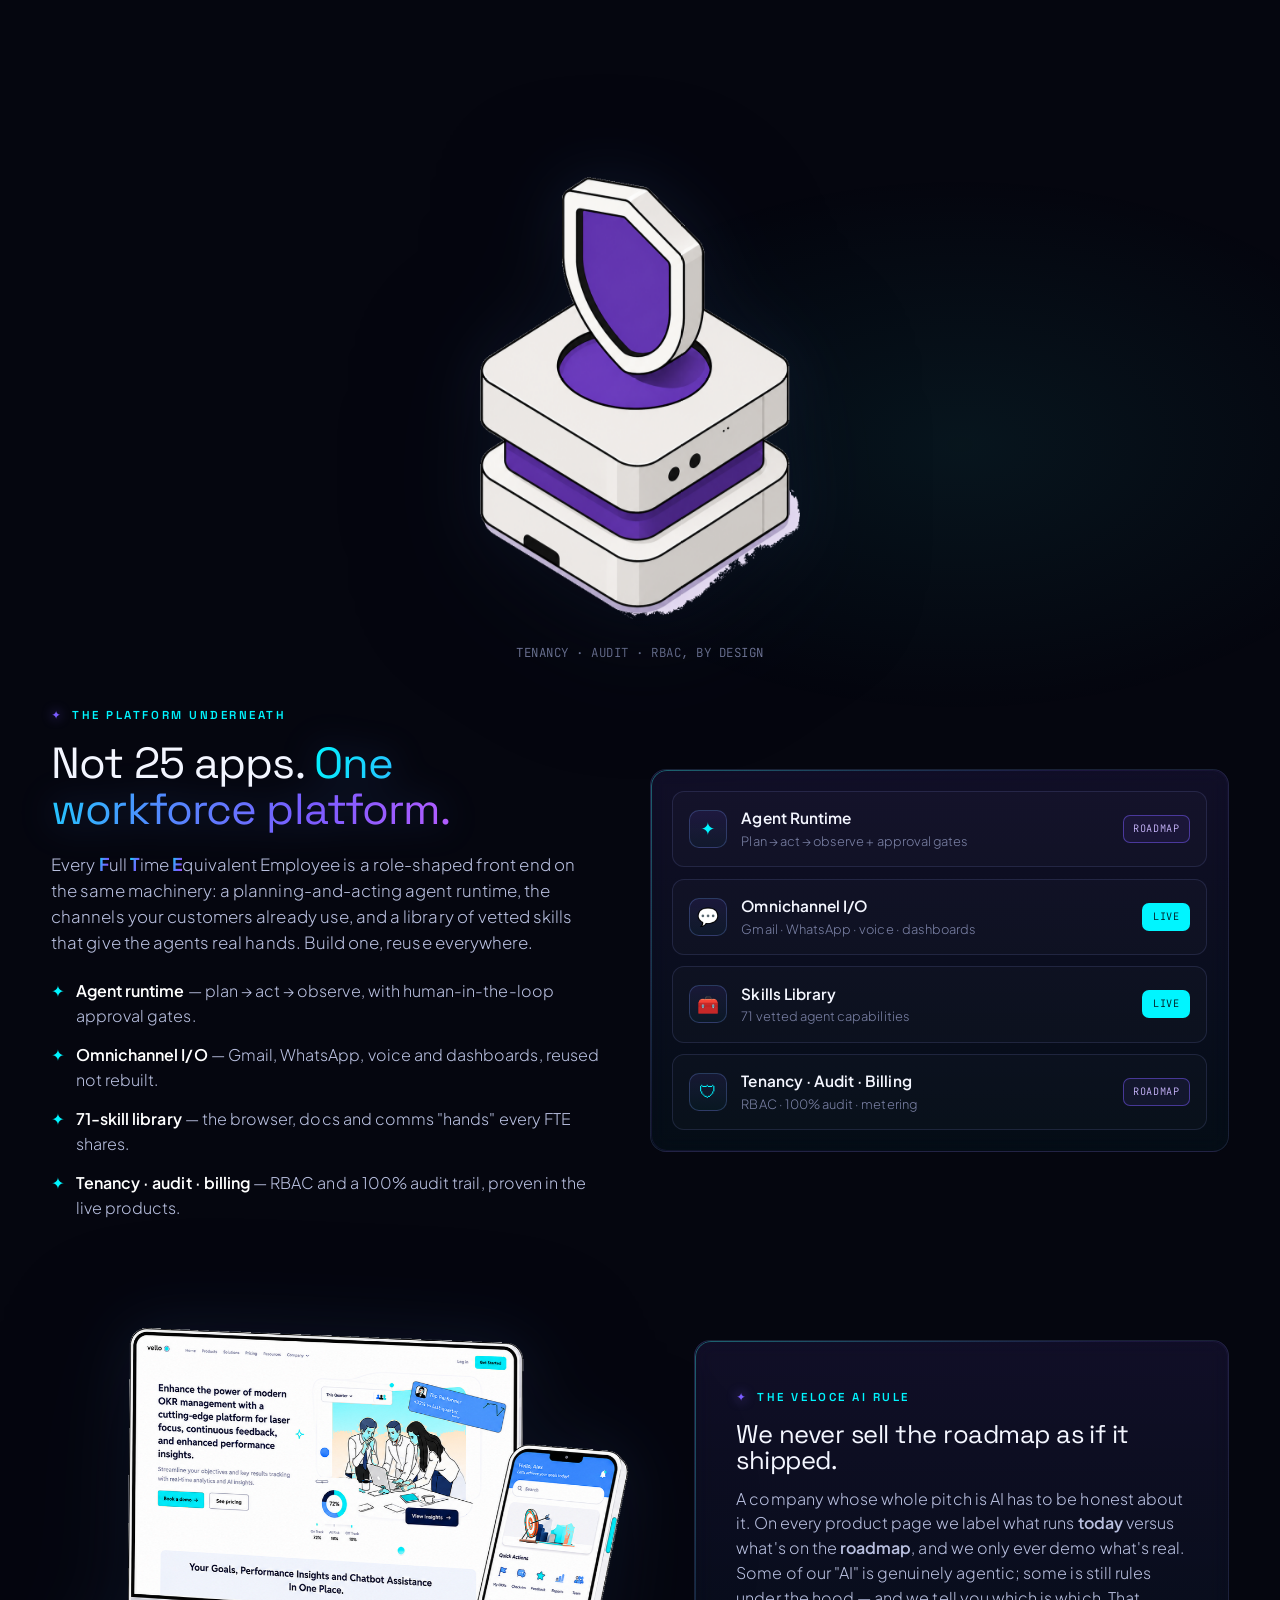
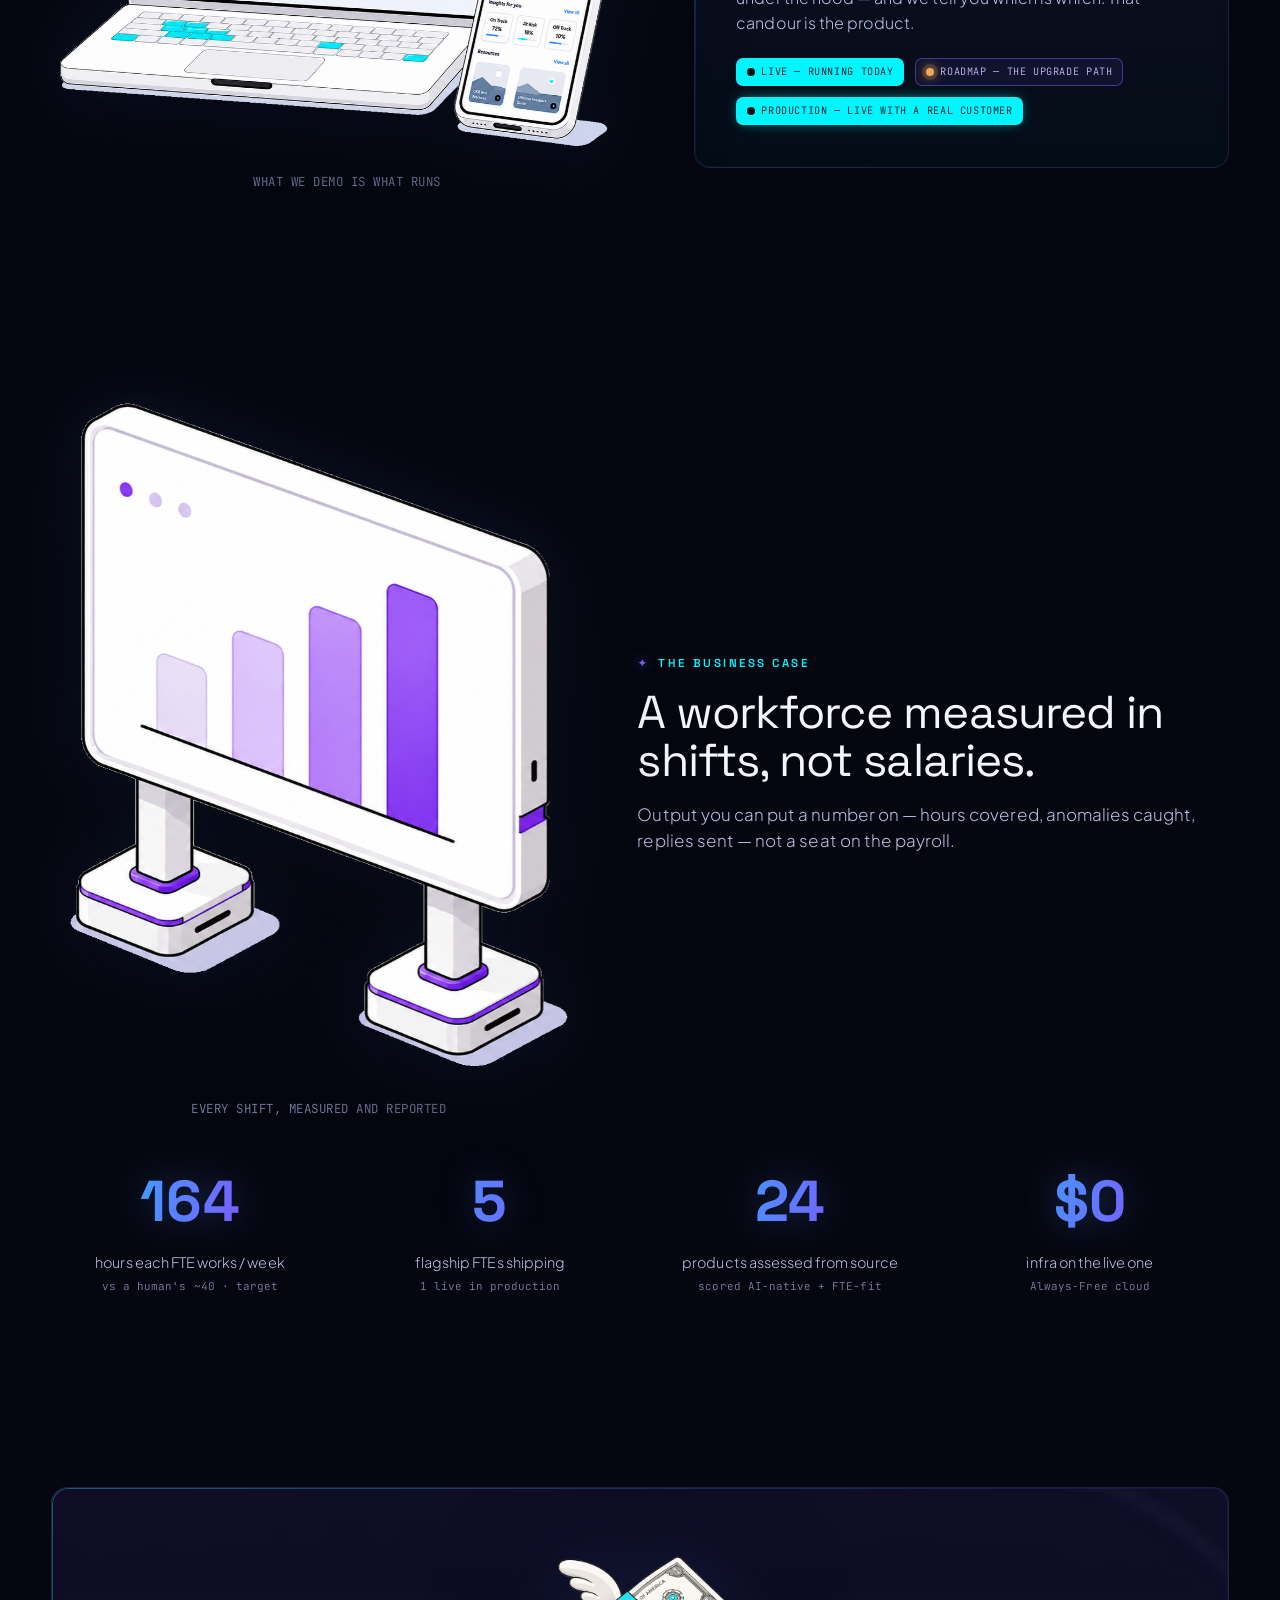
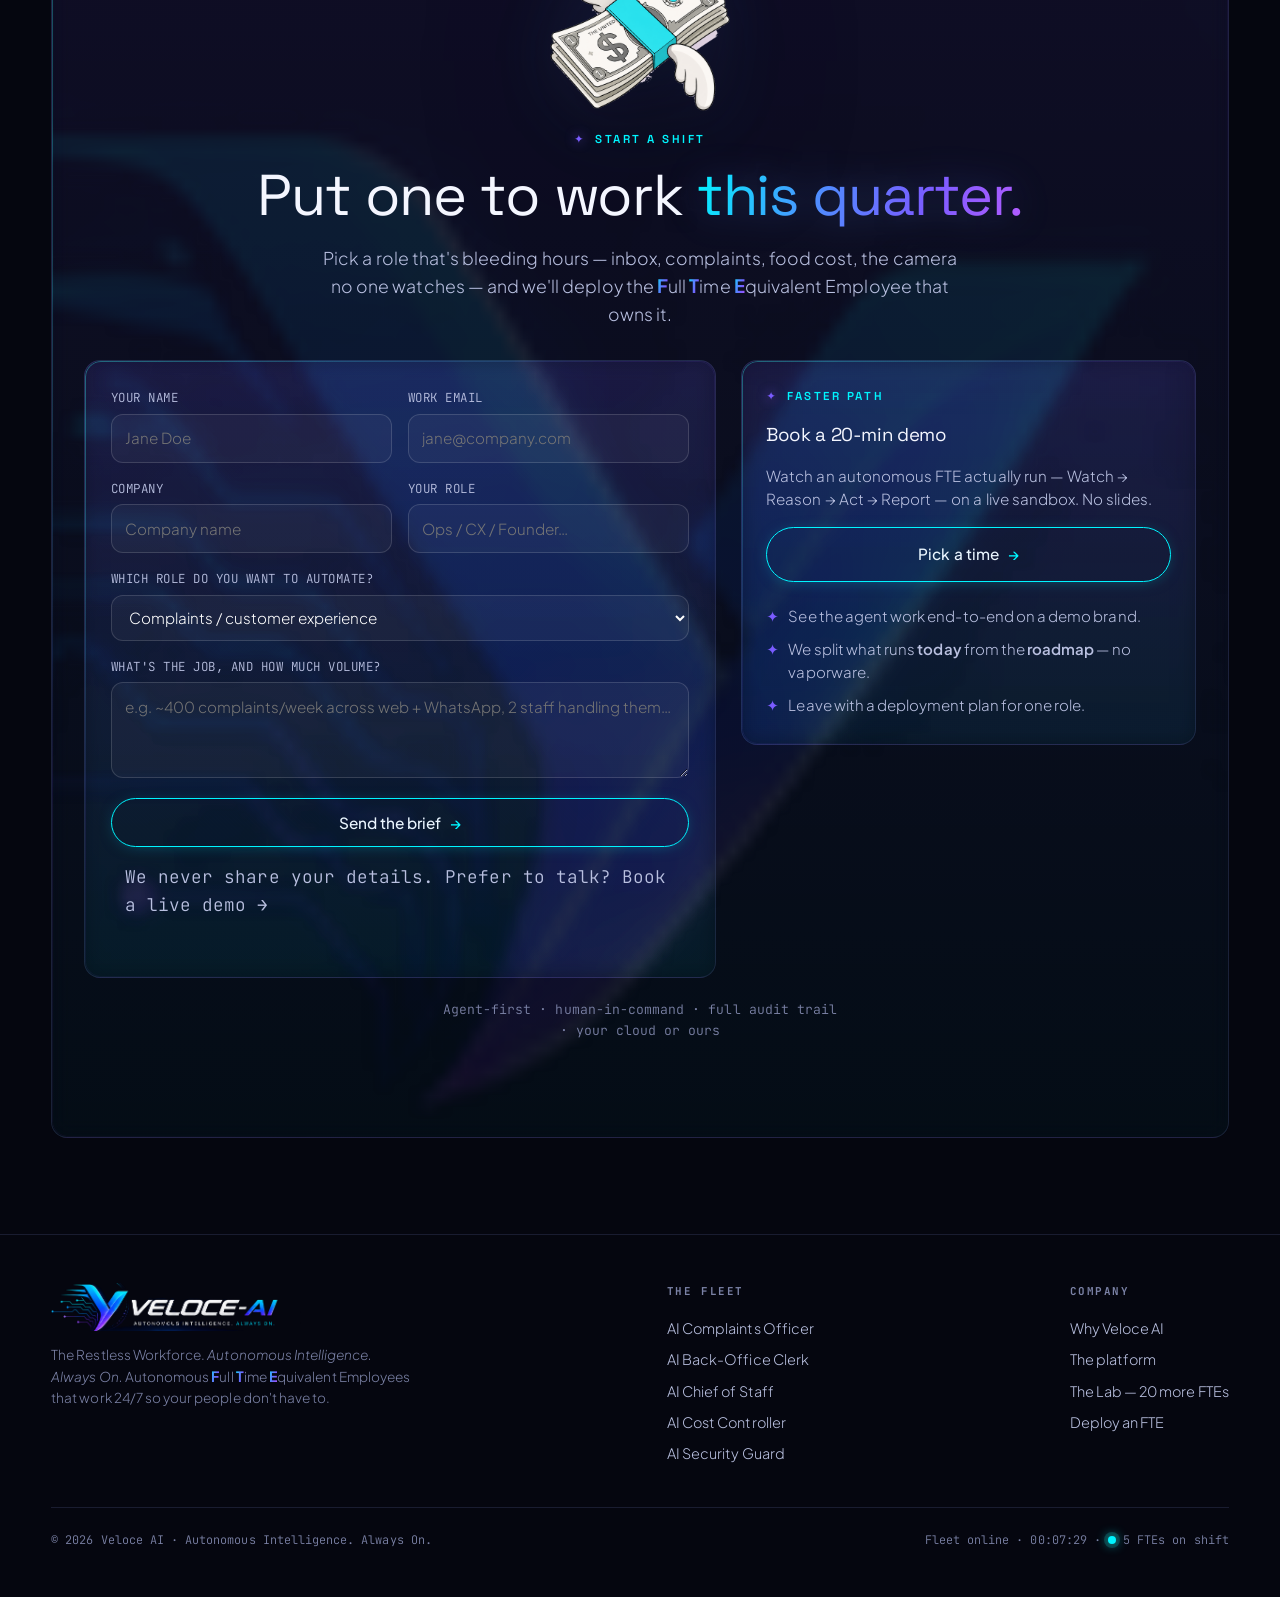
==== commit 36a0f2dc: "P2 hygiene: collapse CSS to 2 sheets, drop unused theme/legacy files - Merged purpledelight.css + ve" ====
--- a/site/index.html
+++ b/site/index.html
@@ -10,16 +10,9 @@
 <link rel="preconnect" href="https://fonts.gstatic.com" crossorigin>
 <link href="https://fonts.googleapis.com/css2?family=Hanken+Grotesk:wght@400;500;600;700;800&family=Plus+Jakarta+Sans:wght@200;300;400;500;600;700&family=Space+Grotesk:wght@400;500;600;700&family=JetBrains+Mono:wght@200;300;400;500;700&family=Caveat:wght@500;600;700&display=swap" rel="stylesheet">
 <link rel="stylesheet" href="assets/styles.css?v=40" />
-<!-- Active skin — index.html ONLY; other pages keep the original theme.
-     Swap this one line to change the landing look:
-       assets/purpledelight.css   = deep-violet "PurpleDelight" style (active)
-       assets/mystyle-ideal.css   = warm editorial "Ideal" style
-       assets/orangefishsea.css   = navy/orange OrangeFishSea style
-     (delete the line entirely to revert index.html to the original dark theme) -->
-<link rel="stylesheet" href="assets/purpledelight.css?v=38" />
-<!-- Veloce-AI brand layer — 2026 brand sheet (blue/violet spectrum, no yellow),
-     new logo, lab background, looping process. Loaded last so it owns the look. -->
-<link rel="stylesheet" href="assets/veloce-brand.css?v=2026" />
+<!-- Brand skin (index + contact): PurpleDelight base + the 2026 Veloce-AI brand layer,
+     merged into one sheet — blue/violet spectrum, new logo, lab background, looping process. -->
+<link rel="stylesheet" href="assets/veloce-skin.css?v=2026" />
 <noscript><style>.reveal{opacity:1!important;transform:none!important}</style></noscript>
 <!-- Hero text reveal: word-by-word rise from a clipped baseline (hero h1 + sub only).
      Text-only entrance — no font/color change; resting state is plain text.
--- a/site/assets/veloce-skin.css
+++ b/site/assets/veloce-skin.css
@@ -0,0 +1,642 @@
+/* veloce-skin.css = purpledelight.css + veloce-brand.css, merged in load order.
+   Base PurpleDelight skin first, then the 2026 Veloce-AI brand layer (owns the look). */
+
+/* ============================================================
+   PurpleDelight skin — index.html ONLY.
+   Deep-violet "Techanzy" look from the reference images:
+   near-black purple base, glassy cards, one vivid purple accent,
+   modern geometric type (Sora), plus a thin circle cursor and a
+   soft spotlight that lightens the background around the pointer.
+   Loaded after styles.css on the landing page exclusively.
+   ============================================================ */
+
+:root{
+  /* monochrome purple accent spectrum (override the AI rainbow) */
+  --cyan:#A78BFA;          /* was cyan -> light violet, keeps accents purple */
+  --azure:#8B5CF6;
+  --violet:#8B5CF6;        /* primary purple                                 */
+  --magenta:#C084FC;       /* light orchid                                   */
+  --amber:#F0A85A;         /* roadmap stays warm for contrast                */
+
+  --ai-grad:linear-gradient(120deg,#7C3AED 0%,#9D5CFF 45%,#C084FC 100%);
+  --ai-grad-2:linear-gradient(135deg,#7C3AED,#A855F7 60%,#C084FC);
+  --glass-grad:linear-gradient(180deg,rgba(139,92,255,.14),rgba(124,58,237,.04));
+
+  /* deep indigo surfaces — purple shifted toward blue */
+  --void:#06070F; --void-2:#0A0B24; --void-3:#101545;
+  --panel:rgba(167,139,250,.045); --panel-2:rgba(167,139,250,.08);
+
+  --line:rgba(150,110,255,.16); --line-2:rgba(150,110,255,.30); --line-glow:rgba(168,85,247,.45);
+
+  --text:#ECEBFB; --fog:#A9A4CF; --muted:#6E6992;
+
+  --glow-c:0 0 50px -8px rgba(168,85,247,.45);
+  --glow-v:0 0 50px -8px rgba(124,58,237,.55);
+  --shadow:0 40px 120px -40px rgba(0,0,0,.85);
+
+  --radius:16px; --radius-lg:22px;
+
+  /* fonts: Space Grotesk display (digit-safe) + light Plus Jakarta Sans body.
+     Unigeo64 is applied to the hero headline only (it's a trial font whose
+     digits are watermarked, so it must not touch numbers — see .hero h1). */
+  --font-display:'Space Grotesk','Sora',system-ui,sans-serif;
+  --font-body:'Plus Jakarta Sans','Inter',system-ui,sans-serif;
+  --font-mono:'JetBrains Mono',ui-monospace,monospace;
+}
+
+body{ background:var(--void); color:var(--text); }
+h1,h2,h3,.display{ letter-spacing:-.02em; font-weight:400; }
+
+/* retint the ambient orbs to all-purple */
+.orb.c1{ background:radial-gradient(circle,#A855F7,transparent 65%); }
+.orb.c2{ background:radial-gradient(circle,#5B5BF0,transparent 65%); }
+.orb.c3{ background:radial-gradient(circle,#C084FC,transparent 65%); opacity:.28; }
+
+/* gradient text -> purple sweep */
+.ai-grad-text{ background:var(--ai-grad); -webkit-background-clip:text; background-clip:text; color:transparent; -webkit-text-fill-color:transparent; }
+
+/* selection */
+::selection{ background:rgba(139,92,255,.38); color:#fff; }
+
+/* ============================================================
+   Circle cursor + spotlight (Purple2 reference)
+   ============================================================ */
+
+/* native cursor stays visible; the ring is a decorative follower */
+
+/* thin hollow circle that follows the pointer (Purple2: plain 1px ring,
+   no center dot, soft light-lavender stroke, very subtle glow) */
+.cursor-ring{
+  position:fixed; top:0; left:0; z-index:9999; pointer-events:none;
+  width:26px; height:26px; margin:-13px 0 0 -13px; border-radius:50%;
+  border:1.5px solid rgba(47,230,224,.72);
+  box-shadow:none;
+  transition:width .2s ease, height .2s ease, margin .2s ease,
+             background .2s ease, border-color .2s ease, opacity .25s ease;
+  will-change:transform; opacity:0;
+}
+/* ring grows + fills faintly over interactive elements */
+.cursor-ring.is-active{
+  width:46px; height:46px; margin:-23px 0 0 -23px;
+  background:rgba(47,230,224,.12); border-color:rgba(47,230,224,.95);
+}
+
+/* soft spotlight that lightens the dark background near the pointer.
+   sits just above the fixed void/grid layers, below all content. */
+.cursor-glow{
+  position:fixed; top:0; left:0; z-index:-1; pointer-events:none;
+  width:240px; height:240px; margin:-120px 0 0 -120px; border-radius:50%;
+  display:none;   /* cursor glow removed */
+  will-change:transform; opacity:0; transition:opacity .4s ease;
+}
+
+body.fx.fx-ready .cursor-ring{ opacity:1; }
+body.fx.fx-ready .cursor-glow{ opacity:1; }
+
+/* Under reduce-motion we keep the ring + spotlight visible (they convey the
+   skin's identity, not decorative motion); the trailing ease is dropped in JS
+   so the ring tracks the pointer 1:1 with no animated lag. */
+
+/* ============================================================
+   Techanzy-inspired refresh: Unigeo64 display, thin "executive"
+   weights, a two-column hero, and a cursor-following robot.
+   ============================================================ */
+
+@font-face{ font-family:'Unigeo64'; src:url('fonts/Unigeo64-Regular.ttf') format('truetype'); font-weight:400; font-style:normal; font-display:swap; }
+@font-face{ font-family:'Unigeo64'; src:url('fonts/Unigeo64-Medium.ttf') format('truetype'); font-weight:500; font-style:normal; font-display:swap; }
+
+/* thin, uncluttered typographic pass — light body, airy headings */
+body{ font-weight:300; letter-spacing:.003em; }
+.hero h1{ font-family:'Unigeo64','Space Grotesk',system-ui,sans-serif; font-weight:400; letter-spacing:-.015em; line-height:1.06; }
+
+/* greeting — no background pill */
+.greet{ display:flex; width:fit-content; align-items:center; gap:.55rem; padding:0; border:0; background:none; margin:.9rem 0 0; }
+/* greeting pinned to the hero's top-right corner, just below the top bar */
+.greet-corner{ position:absolute; top:.8rem; right:clamp(1rem,3vw,2.4rem); left:auto; margin:0; z-index:4; gap:.4rem; }
+.greet.greet-corner b{ font-size:.82rem; }
+.greet.greet-corner .greet-sun{ width:20px; height:20px; }
+.greet b{ font-family:'Unigeo64','Space Grotesk',sans-serif; font-weight:400; font-size:1rem; letter-spacing:.06em; text-transform:uppercase; color:#FFFAF4; }
+.greet-sun{ width:26px; height:26px; flex:none; transform-origin:center 62%; filter:drop-shadow(0 0 5px rgba(255,205,55,.9)); animation:sunBreathe 1.3s ease-in-out infinite; }
+@keyframes sunBreathe{ 0%,100%{ transform:scale(1); filter:drop-shadow(0 0 4px rgba(255,205,55,.7)) } 50%{ transform:scale(1.1); filter:drop-shadow(0 0 10px rgba(255,215,70,1)) } }
+
+/* hero badge — colour matches the lab .eyebrow (cyan), thin, clear hairline border */
+.ai-badge{ display:flex; width:fit-content; white-space:nowrap; font-weight:300; letter-spacing:.05em; color:#2FE6E0; background:rgba(47,230,224,.05); border:1px solid rgba(47,230,224,.42); box-shadow:none; padding:.4rem .85rem; }
+.ai-badge::before{ color:#2FE6E0; }
+/* FTE phrase stays sea-green; the F·T·E initials pop in brand cyan */
+.ai-badge .fte{ color:#2FE6E0; }
+.ai-badge .fte i{ background:none; color:#00F5FF; -webkit-text-fill-color:#00F5FF; }
+
+@media (prefers-reduced-motion:reduce){ .greet-sun{ animation:none } }
+
+/* buttons — glossy vertical gradient + defined edge & glow so they pop off the page */
+.btn-primary{ background:linear-gradient(180deg,#9D5BFF,#7C3AED); color:#fff; border:1px solid rgba(255,255,255,.22); box-shadow:0 8px 24px -8px rgba(124,58,237,.85), inset 0 1px 0 rgba(255,255,255,.3); }
+.btn-primary:hover{ background:linear-gradient(180deg,#AC6CFF,#8A46F2); box-shadow:0 13px 32px -8px rgba(124,58,237,1), inset 0 1px 0 rgba(255,255,255,.35); }
+.btn-ghost{ background:rgba(255,255,255,.06); color:#fff; border:1px solid rgba(199,174,255,.55); box-shadow:inset 0 1px 0 rgba(255,255,255,.06); }
+.btn-ghost:hover{ background:rgba(255,255,255,.12); border-color:rgba(199,174,255,.9); }
+
+/* ---- Veloce-AI brand assets (from resources/veloce_ai_brand_sheet/) ---- */
+/* nav: the "Veloce AI" wordmark is always visible at the far left; the small
+   logo slides in on scroll and pushes the wordmark to its right */
+nav .brand-mark{ opacity:0; max-width:0; margin-right:-.7rem;
+  transition:opacity .35s ease, max-width .4s ease, margin-right .4s ease; }
+body.scrolled nav .brand-mark{ opacity:1; max-width:110px; margin-right:0; }
+.brand{ gap:.7rem; }
+.brand-mark{ height:22px; width:auto; display:block; filter:drop-shadow(0 0 10px rgba(168,85,247,.4)); }
+.brand-name{ font-family:var(--font-display); font-weight:500; letter-spacing:-.01em; }
+@media (max-width:560px){ .brand-name{ display:none; } }
+
+/* footer lockup: symbol over wordmark over tagline (per brand sheet) */
+.foot-lockup{ display:flex; flex-direction:column; align-items:flex-start; gap:.6rem; margin-bottom:.7rem; }
+.foot-symbol{ height:38px; width:auto; filter:drop-shadow(0 0 12px rgba(168,85,247,.3)); }
+.foot-wordmark{ height:20px; width:auto; }
+.foot-tagline{ height:13px; width:auto; opacity:.92; }
+
+/* The Infinity Concept — value cards using the brand sheet icons */
+.infinity{ background:radial-gradient(60vw 50vh at 50% 30%,rgba(124,58,237,.06),transparent 65%); }
+.concept-grid{ display:grid; grid-template-columns:repeat(4,1fr); gap:1.1rem; margin-top:1rem; }
+@media (max-width:860px){ .concept-grid{ grid-template-columns:repeat(2,1fr); } }
+@media (max-width:480px){ .concept-grid{ grid-template-columns:1fr; } }
+.concept{ text-align:center; padding:2rem 1.4rem; transition:transform .22s, border-color .22s; }
+.concept:hover{ transform:translateY(-4px); }
+.concept-ic{ height:58px; width:auto; display:block; margin:0 auto 1rem; filter:drop-shadow(0 6px 18px rgba(168,85,247,.4)); }
+.concept h3{ font-size:1.08rem; font-weight:600; margin-bottom:.5rem; }
+.concept p{ color:var(--fog); font-size:.86rem; line-height:1.55; }
+/* "Full Time Equivalent Employee" — the F·T·E initials styled to stand out */
+.fte i{ font-style:normal; font-weight:700; font-size:1.05em; letter-spacing:.01em;
+  background:var(--ai-grad-2); -webkit-background-clip:text; background-clip:text;
+  color:transparent; -webkit-text-fill-color:transparent; }
+
+/* infinity mark as the CTA card's backdrop (behind the text, not covered) */
+.final-card{ position:relative; overflow:hidden; }
+.brand-watermark{ position:absolute; top:50%; left:50%; transform:translate(-50%,-50%); width:118%; height:auto; max-width:none; opacity:.16; pointer-events:none; z-index:0; }
+.final-card > *:not(.brand-watermark){ position:relative; z-index:1; }
+.section-head h2,.copilot h2,.final h2,.honesty-card h3,.replaces h3{ font-weight:400; }
+.hero .sub,.section-head p,.copilot p{ font-weight:300; }
+.pillar p,.unit-hook,.lab-hook,.feat li,.ai-answer .line{ font-weight:300; }
+.btn{ font-weight:500; }
+.brand{ font-weight:500; }
+b,strong,.ai-answer .line b,.feat li b{ font-weight:600; }   /* emphasis, not heavy */
+
+/* top bar: brand logo pinned to the extreme left with a little padding */
+nav .wrap{ width:auto; max-width:none; margin-inline:0; padding-left:clamp(1rem,2.4vw,2.2rem); padding-right:clamp(1rem,2.4vw,2.2rem); }
+
+/* ---- two-column hero ---- */
+.hero.hero-split{ padding:.5rem 0 4rem; }
+/* hero spans (near) the full screen width */
+.hero.hero-split .wrap{ width:min(1560px,96vw); }
+.hero-grid{ display:grid; grid-template-columns:1.2fr .8fr; gap:2rem; align-items:start; text-align:left; }
+.hero-copy{ max-width:50rem; }
+
+/* ---- centered brand masthead (logo on top, tagline image, claim, pronunciation, greeting) ---- */
+.hero-masthead{ display:flex; flex-direction:column; align-items:flex-start; text-align:left; margin-top:1.1rem; margin-bottom:1.6rem; }
+/* logo with the phonetic line beside it on the right */
+.mh-row{ display:flex; align-items:center; gap:1rem; flex-wrap:wrap; }
+.mh-row .veloce-pron{ margin:0; position:relative; top:.7rem; }
+.masthead-logo{ display:block; height:auto; width:min(250px,52vw); margin-top:0; flex:none; filter:drop-shadow(0 8px 28px rgba(124,58,237,.5)); }
+.masthead-tagline{ display:block; height:auto; width:min(500px,86vw); margin-top:.85rem; opacity:.96; }
+.hero-claim{ max-width:50rem; margin:1.3rem 0 .3rem; color:#fff; font-family:var(--font-display);
+  font-weight:500; font-size:clamp(1.18rem,1.6vw,1.62rem); line-height:1.35; letter-spacing:-.005em; }
+.hero-claim .fte{ color:#fff; }
+/* F·T·E in a bright, glowing purple so the initials read brighter than the white words */
+.hero-claim .fte i{ background:none; color:#D7ABFF; -webkit-text-fill-color:#D7ABFF; font-weight:700;
+  text-shadow:0 0 16px rgba(176,108,255,.85); }
+
+/* claim line — centered at the very top of the hero (below the nav), coloured text, no filled boxes */
+.hero-claimbar{ text-align:center; padding-top:.3rem; margin-bottom:.4rem; }
+.claim-line{ display:inline-flex; flex-wrap:wrap; justify-content:center; align-items:center; gap:.7rem;
+  font-family:var(--font-display); font-weight:600; font-size:1.06rem; letter-spacing:.01em; }
+.cseg{ white-space:nowrap; }
+.cs1{ color:#B98CFF; }                 /* purple    */
+.cs2{ color:#2FE6E0; }                 /* sea-green */
+.cs3{ color:#FF5A61; }                 /* red       */
+.csep{ color:rgba(255,255,255,.28); font-weight:300; }
+
+/* Veloce pronunciation — a small red Ferrari drives out of the logo and
+   "prints" the phonetic line; the brand tagline then sweeps in below. */
+.veloce-pron{ margin:-.2rem 0 .2rem; max-width:46rem; }
+.pron-track{ position:relative; width:fit-content; max-width:100%; margin:0; padding:.1rem 0; }
+/* phonetic line — legible handwriting font, upright (not italic) */
+.pron-text{ display:block; font-family:'Caveat',cursive; font-weight:600; font-style:normal;
+  font-size:1.42rem; letter-spacing:.01em; color:#DAD4F4; white-space:nowrap;
+  animation:pronPrint 11s cubic-bezier(.3,.1,.2,1) infinite; }
+.pron-word{ color:#FF2E2E; font-weight:700; text-shadow:0 0 13px rgba(255,46,46,.5); }
+.ferrari{ position:absolute; left:0; top:50%; transform:translateY(-50%); width:58px; height:auto;
+  filter:drop-shadow(0 3px 7px rgba(255,200,0,.6)); animation:pronDrive 11s cubic-bezier(.3,.1,.2,1) infinite; }
+.pron-tag{ margin:.5rem 0 0; overflow:hidden; width:fit-content; max-width:100%; padding-bottom:.12rem; }
+/* brand tagline — upright (not italic), bigger and brighter */
+.pron-tag span{ display:inline-block; font-family:var(--font-display); font-weight:600; font-style:normal;
+  font-size:1.3rem; letter-spacing:.005em; color:#F7F4FF; white-space:nowrap;
+  animation:pronSweep 11s ease-in-out infinite; }
+/* car drives out of the logo, prints the line, then idles off-screen most of the loop */
+@keyframes pronDrive{
+  0%{ left:0; opacity:0; }
+  3%{ opacity:1; }
+  20%{ left:calc(100% - 38px); opacity:1; }
+  27%{ left:calc(100% + 90px); opacity:0; }
+  100%{ left:calc(100% + 90px); opacity:0; }
+}
+/* text prints in sync with the car, then STAYS until a quick fade before repeating */
+@keyframes pronPrint{
+  0%{ clip-path:inset(0 100% 0 0); opacity:0; }
+  3%{ opacity:1; }
+  20%{ clip-path:inset(0 0 0 0); opacity:1; }
+  93%{ clip-path:inset(0 0 0 0); opacity:1; }
+  98%{ opacity:0; }
+  100%{ clip-path:inset(0 100% 0 0); opacity:0; }
+}
+/* tagline sweeps in just after the phonetic line, then STAYS */
+@keyframes pronSweep{
+  0%,18%{ clip-path:inset(0 100% 0 0); opacity:0; }
+  34%{ clip-path:inset(0 0 0 0); opacity:1; }
+  93%{ clip-path:inset(0 0 0 0); opacity:1; }
+  98%{ opacity:0; }
+  100%{ clip-path:inset(0 100% 0 0); opacity:0; }
+}
+@media (prefers-reduced-motion:reduce){
+  .pron-text,.pron-tag span{ animation:none; clip-path:none; opacity:1; }
+  .ferrari{ display:none; }
+}
+.hero-split .hero-cta,.hero-split .hero-meta{ justify-content:flex-start; }
+.hero-console{ margin-top:3.2rem; }
+.hero-console .cmdbar,.hero-console .ai-answer{ margin-left:0; margin-right:auto; }
+@media (max-width:920px){
+  .hero-grid{ grid-template-columns:1fr; text-align:center; }
+  .hero-copy{ max-width:none; }
+  .hero-split .hero-cta,.hero-split .hero-meta{ justify-content:center; }
+  .hero-bot{ order:-1; justify-content:center; }
+  .robot{ margin-right:0; }
+}
+
+/* ---- cursor-following robot ---- */
+.hero-bot{ display:flex; flex-direction:column; align-items:center; position:relative; transform:translate(-5.5rem,13rem); }
+.robot{ width:100%; max-width:245px; height:auto; display:block; filter:drop-shadow(0 24px 54px rgba(124,58,237,.42)); }
+.bot,.bot-head,.bot-face,.bot-pupil{ transition:transform .22s cubic-bezier(.2,.7,.3,1); }
+.bot{ transform-box:fill-box; transform-origin:50% 92%; transform:translate(calc(var(--rx,0)*5px),calc(var(--ry,0)*4px)) rotate(calc(var(--rx,0)*2deg)); }
+/* head silhouette stays a round sphere; only a subtle whole-head shift */
+.bot-head{ transform-box:fill-box; transform-origin:50% 60%; transform:translate(calc(var(--rx,0)*4px),calc(var(--ry,0)*3px)); }
+/* the FACE slides + foreshortens across the sphere => reads as a real 3D head turn */
+.bot-face{ transform-box:fill-box; transform-origin:50% 52%; transform:translate(calc(var(--rx,0)*18px),calc(var(--ry,0)*12px)) scaleX(calc(1 - var(--rxabs,0)*0.18)) scaleY(calc(1 - var(--ryabs,0)*0.1)); }
+.bot-pupil{ transform:translate(calc(var(--rx,0)*5px),calc(var(--ry,0)*4px)); }
+.bot-anten{ animation:botPulse 2.2s ease-in-out infinite; transform-box:fill-box; transform-origin:center; }
+@keyframes botPulse{ 0%,100%{ opacity:.6 } 50%{ opacity:1; r:9px } }
+/* cute blink */
+.bot-eyes{ transform-box:fill-box; transform-origin:50% 50%; animation:botBlink 5.4s ease-in-out infinite; }
+@keyframes botBlink{ 0%,93%,100%{ transform:scaleY(1) } 96.5%{ transform:scaleY(.12) } }
+@media (prefers-reduced-motion:reduce){ .bot-eyes{ animation:none } }
+@media (max-width:920px){ .robot{ max-width:300px; } }
+@media (max-width:520px){ .hero-bot{ display:none; } }
+
+/* the steel robot's cyan antenna pulses as a transmitter */
+.bot-anten{ filter:drop-shadow(0 0 7px rgba(47,230,224,.9)); }
+
+/* transmission waves — thin sea-green semicircles emitting LEFT across the page,
+   slow, fading more transparent the further they travel. Kept behind hero content. */
+.hero.hero-split{ position:relative; overflow:hidden; }
+.hero-copy, .hero-console{ position:relative; z-index:3; }
+.hero-bot{ z-index:1; }
+.robot{ position:relative; z-index:1; }
+.tx-waves{ position:absolute; top:40%; left:40%; width:0; height:0; z-index:0; pointer-events:none; }
+/* binary 0/1 digits radiating outward in a left-facing arc, expanding + fading */
+.bin{ position:absolute; left:0; top:0; font-family:var(--font-mono); font-weight:300; font-size:24px;
+  line-height:1; color:rgba(231,236,255,.6); opacity:0; pointer-events:none;
+  will-change:transform,opacity; animation:binWave 26s linear infinite; }
+@keyframes binWave{
+  0%{ transform:translate(calc(var(--dx) * 22px), calc(var(--dy) * 22px)); opacity:0; }
+  22%{ opacity:0; }                 /* stay invisible through the inner "line" zone */
+  30%{ opacity:.34; }               /* decode into binary once spread out */
+  100%{ transform:translate(calc(var(--dx) * 1600px), calc(var(--dy) * 1600px)); opacity:0; }
+}
+
+/* the first waves are plain line arcs, near the robot, before they become binary */
+.line-wave{ position:absolute; left:0; top:0; border:1.5px solid rgba(226,231,238,.42); border-radius:50%;
+  clip-path:inset(0 50% 0 0); width:0; height:0; opacity:0; animation:lineWave 8s linear infinite; }
+@keyframes lineWave{
+  0%{ width:30px; height:30px; margin:-15px 0 0 -15px; opacity:.44; }
+  72%{ opacity:.16; }
+  100%{ width:780px; height:780px; margin:-390px 0 0 -390px; opacity:0; }
+}
+@media (prefers-reduced-motion:reduce){ .line-wave{ animation:none; opacity:0 } }
+
+/* faint half-circle trail left behind the sea-green cursor */
+.cursor-trail{ position:fixed; top:0; left:0; z-index:9998; pointer-events:none;
+  width:16px; height:16px; margin:-8px 0 0 -8px; border:1px solid rgba(47,230,224,.5);
+  border-radius:50%; clip-path:inset(0 0 0 50%); animation:trailFade .85s ease-out forwards; }
+@keyframes trailFade{ 0%{ opacity:.45; transform:scale(.5) } 100%{ opacity:0; transform:scale(1.5) } }
+
+/* star / firework burst — very light & transparent — when the ring catches the cursor */
+.cursor-burst{ position:fixed; top:0; left:0; z-index:9998; pointer-events:none;
+  width:14px; height:14px; margin:-7px 0 0 -7px; border:1.5px solid rgba(205,244,242,.38);
+  border-radius:50%; animation:burstRing .6s ease-out forwards; }
+@keyframes burstRing{ 0%{ transform:translate(var(--bx),var(--by)) scale(.3); opacity:.45 }
+  100%{ transform:translate(var(--bx),var(--by)) scale(4.6); opacity:0 } }
+.cursor-spark{ position:fixed; top:0; left:0; z-index:9998; pointer-events:none;
+  width:4px; height:4px; margin:-2px 0 0 -2px; border-radius:50%; background:rgba(214,250,248,.55);
+  box-shadow:0 0 4px rgba(47,230,224,.28); animation:spark .72s ease-out forwards; }
+@keyframes spark{ 0%{ transform:translate(var(--x0),var(--y0)) scale(1); opacity:.55 }
+  100%{ transform:translate(var(--x1),var(--y1)) scale(.2); opacity:0 } }
+
+@media (prefers-reduced-motion:reduce){ .bin{ animation:none; opacity:0 } }
+
+/* ---- split-flap "airport board" neon clock (nav) ---- */
+.nav-clock [data-flap]{ display:inline-flex; gap:2px; perspective:140px; }
+.flap{
+  position:relative; display:inline-grid; place-items:center; transform-origin:center;
+  min-width:1.02em; padding:.2em .15em; border-radius:3px; line-height:1;
+  font-family:var(--font-mono); font-weight:700; font-size:.82rem; color:#D8DAE2;
+  background:linear-gradient(#22202b,#0e0d15);
+  border:1px solid rgba(255,255,255,.1);
+  box-shadow:inset 0 1px 0 rgba(255,255,255,.07), 0 1px 2px rgba(0,0,0,.6);
+  text-shadow:0 0 3px rgba(255,255,255,.2);
+}
+.flap-sep{ background:none; border:0; box-shadow:none; min-width:.32em; padding:0; }
+.flap-sep::after{ display:none; }
+.flap.flip{ animation:flapFlip .5s ease; }
+@keyframes flapFlip{ 0%{ transform:rotateX(-86deg); filter:brightness(1.7) } 55%{ transform:rotateX(10deg) } 100%{ transform:rotateX(0); filter:brightness(1) } }
+@media (prefers-reduced-motion:reduce){ .flap.flip{ animation:none } }
+
+
+/* ===== brand layer ===== */
+/* ============================================================
+   Veloce-AI brand layer — index.html ONLY, loaded AFTER
+   purpledelight.css so it owns the final look. Flips the skin
+   to the 2026 brand sheet (NO yellow):
+     · Cyan #00F5FF · Electric-Blue #4F8DFF · Violet #7A5CFF
+     · Magenta #B45CFF · Deep-Navy #050816 · White/Silver #E6E6E6
+   Background mirrors The Lab (styles.css base: navy + violet
+   grid + spectrum orbs). New circuit-Y VELOCE-AI logo, a
+   looping-S "Our process", and a circular brand cursor.
+   Reversible: delete this <link> to fall back to PurpleDelight.
+   ============================================================ */
+
+:root{
+  /* 2026 brand spectrum */
+  --cyan:#00F5FF; --blue:#4F8DFF; --violet:#7A5CFF; --magenta:#B45CFF;
+  --navy:#050816; --silver:#E6E6E6;
+
+  /* repaint purpledelight's purple spectrum back to the brand spectrum */
+  --azure:var(--blue); --line-glow:rgba(0,245,255,.38);
+
+  /* brand gradients */
+  --ai-grad:linear-gradient(105deg,#00F5FF 0%,#4F8DFF 38%,#7A5CFF 70%,#B45CFF 100%);
+  --ai-grad-2:linear-gradient(135deg,#4F8DFF,#7A5CFF 55%,#B45CFF);
+  --glass-grad:linear-gradient(180deg,rgba(122,92,255,.10),rgba(0,245,255,.03));
+
+  /* deep-navy surfaces — match The Lab */
+  --void:#05060F; --void-2:#090B18; --void-3:#0E1124;
+  --panel:rgba(255,255,255,.025); --panel-2:rgba(255,255,255,.05);
+  --line:rgba(150,160,255,.14); --line-2:rgba(120,160,255,.26);
+
+  --text:#F4F6FF; --fog:#B9C0E0; --muted:#7B82A6;
+
+  --glow-c:0 0 50px -8px rgba(0,245,255,.40);
+  --glow-v:0 0 50px -8px rgba(122,92,255,.45);
+
+  --font-display:'Space Grotesk','Hanken Grotesk',system-ui,sans-serif;
+  --font-body:'Plus Jakarta Sans','Inter',system-ui,sans-serif;
+}
+
+/* ---- BACKGROUND: mirror The Lab (deep navy + violet grid + spectrum orbs) ---- */
+body{ background:var(--void); color:var(--text); }
+.void-base{ background:#05060F !important; }
+.grid-bg{ display:block !important;
+  background-image:linear-gradient(rgba(124,92,255,.05) 1px,transparent 1px),
+                   linear-gradient(90deg,rgba(124,92,255,.05) 1px,transparent 1px);
+  background-size:52px 52px;
+  -webkit-mask-image:radial-gradient(80vw 80vh at 50% 0%,#000 30%,transparent 75%);
+          mask-image:radial-gradient(80vw 80vh at 50% 0%,#000 30%,transparent 75%); }
+.orb.c1{ background:radial-gradient(circle,#00F5FF,transparent 65%) !important; opacity:.18; }
+.orb.c2{ background:radial-gradient(circle,#7A5CFF,transparent 65%) !important; opacity:.30; }
+.orb.c3{ background:radial-gradient(circle,#B45CFF,transparent 65%) !important; opacity:.16; }
+
+/* headings on the brand display font */
+h1,h2,h3,.display,.brand-name,.eyebrow,.unit-role,.unit h3{ font-family:var(--font-display); }
+h1,h2{ font-weight:600; letter-spacing:-.02em; }
+.hero h1{ font-family:var(--font-display); font-weight:600; letter-spacing:-.02em; }
+
+/* highlighted words sweep cyan → violet → magenta */
+.ai-grad-text{ background:var(--ai-grad); -webkit-background-clip:text; background-clip:text;
+  color:transparent; -webkit-text-fill-color:transparent;
+  filter:drop-shadow(0 0 18px rgba(79,141,255,.30)); }
+
+::selection{ background:rgba(122,92,255,.34); color:#fff; }
+.eyebrow{ color:var(--cyan); }
+
+/* ---- buttons: pill, cyan outline at rest → gradient fill on hover ---- */
+.btn{ border-radius:999px; }
+.btn-primary{
+  background:transparent; color:#EAF6FF;
+  border:1.6px solid var(--cyan);
+  box-shadow:0 2px 18px -8px rgba(0,245,255,.5);
+  transition:background .28s ease, color .28s ease, box-shadow .28s ease, transform .18s ease;
+}
+.btn-primary .arr{ color:var(--cyan); display:inline-block;
+  transition:transform .28s cubic-bezier(.34,1.56,.64,1), color .28s ease; }
+.btn-primary:hover{
+  background:var(--ai-grad-2); color:#fff; border-color:transparent;
+  box-shadow:0 16px 38px -10px rgba(122,92,255,.8), inset 0 1px 0 rgba(255,255,255,.3);
+}
+.btn-primary:hover .arr{ color:#fff; transform:rotate(-45deg); }
+.btn-ghost{ background:rgba(122,92,255,.08); color:#EDEBFB; border:1px solid rgba(122,92,255,.5); }
+.btn-ghost:hover{ background:rgba(122,92,255,.16); border-color:var(--violet); }
+
+/* ---- nav brand: full wordmark, crossfading to the compact icon once scrolled.
+   The wordmark stays in flow (opacity only) so the slot keeps its width. ---- */
+.brand{ position:relative; display:inline-flex; align-items:center; }
+.brand-name{ display:none !important; }
+.brand-word{ display:block; height:30px; width:auto; transition:opacity .45s ease;
+  filter:drop-shadow(0 0 14px rgba(79,141,255,.35)); }
+.brand-sym{ position:absolute; left:0; top:50%; height:34px; width:auto; opacity:0;
+  transform:translateY(-50%) scale(.72); transform-origin:left center;
+  transition:opacity .45s ease, transform .45s cubic-bezier(.34,1.4,.5,1);
+  filter:drop-shadow(0 0 14px rgba(0,245,255,.4)); }
+body.scrolled .brand-word{ opacity:0; }
+body.scrolled .brand-sym{ opacity:1; transform:translateY(-50%) scale(1); }
+.nav-links a:hover{ color:var(--cyan); }
+
+/* HEADER: transparent + full-width at the top; a glass pill appears + shortens
+   on scroll (width = --navw, eased per-frame in JS). */
+nav{ background:transparent !important; backdrop-filter:none !important;
+  -webkit-backdrop-filter:none !important; border-bottom-color:transparent !important;
+  box-shadow:none !important; padding-top:.15rem; }
+nav .wrap{
+  margin-inline:auto; max-width:none; width:auto;
+  border:1px solid transparent; border-radius:999px;
+  transition:background .45s ease, border-color .45s ease, box-shadow .45s ease, padding .4s ease;
+}
+body.scrolled nav .wrap{
+  max-width:var(--navw,1180px);
+  padding:.5rem clamp(1rem,2.2vw,1.7rem);
+  background:rgba(9,11,24,.62);
+  backdrop-filter:blur(18px) saturate(1.3); -webkit-backdrop-filter:blur(18px) saturate(1.3);
+  border-color:var(--line-2);
+  box-shadow:0 16px 40px -20px rgba(0,0,0,.9), inset 0 1px 0 rgba(255,255,255,.05);
+}
+
+/* ---- hero masthead: the full lockup (logo + tagline baked in) ---- */
+.hero.hero-split{
+  padding:clamp(1rem,4.5vh,3.2rem) 0;
+  min-height:calc(100svh - 58px);
+  display:flex; flex-direction:column; justify-content:center;
+}
+.hero-masthead{ margin:0 0 clamp(1.1rem,3.4vh,2.4rem); }
+.masthead-logo{ width:min(440px,76vw); filter:drop-shadow(0 10px 30px rgba(79,141,255,.35)); }
+.fte i,.ai-badge .fte i{ background:var(--ai-grad); -webkit-background-clip:text; background-clip:text;
+  color:transparent !important; -webkit-text-fill-color:transparent !important; }
+.hero-meta .dot,.dot{ background:var(--cyan); }
+.greet b{ color:#EAF1FF; }
+.hero h1{
+  font-size:clamp(1.85rem,3.3vw,2.95rem); line-height:1.2; letter-spacing:-.005em;
+  word-spacing:.08em; margin:0 0 clamp(1rem,2.6vh,1.8rem);
+}
+.hero .sub{ font-size:clamp(.97rem,1.15vw,1.12rem); line-height:1.66; word-spacing:.04em;
+  margin:0; max-width:52ch; }
+.hero-split .hero-cta{ margin:clamp(1.4rem,3.2vh,2.6rem) 0 clamp(1rem,2.2vh,1.7rem); }
+.hero-split .hero-meta{ font-size:.82rem; margin-top:0; }
+@media (max-width:920px){ .hero h1{ font-size:clamp(1.7rem,6vw,2.4rem); } }
+
+/* hero robot — brand-cyan glow */
+.bot-anten{ fill:var(--cyan) !important; filter:drop-shadow(0 0 8px rgba(0,245,255,.9)); }
+.robot{ filter:drop-shadow(0 24px 54px rgba(122,92,255,.5)); }
+
+/* ---- circular brand cursor: cyan ring + center dot, grows + fills on interactive ---- */
+.cursor-ring{ border-color:rgba(0,245,255,.8) !important;
+  width:30px; height:30px; margin:-15px 0 0 -15px; }
+.cursor-ring::after{ content:""; position:absolute; left:50%; top:50%;
+  width:4px; height:4px; border-radius:50%; background:var(--cyan);
+  transform:translate(-50%,-50%); box-shadow:0 0 8px rgba(0,245,255,.85); }
+.cursor-ring.is-active{ width:50px; height:50px; margin:-25px 0 0 -25px;
+  background:rgba(122,92,255,.14) !important; border-color:rgba(122,92,255,.95) !important; }
+.cursor-trail{ border-color:rgba(0,245,255,.5); }
+.cursor-spark{ background:rgba(122,92,255,.65); box-shadow:0 0 4px rgba(122,92,255,.45); }
+.bin{ color:rgba(0,245,255,.5); }
+
+/* ---- glass cards: purple glass, cyan hairline on hover ---- */
+.glass{ border:1px solid var(--line); background:var(--glass-grad); }
+.pillar:hover,.concept:hover,.unit:hover,.pstep:hover,.layer:hover,.stat:hover{
+  border-color:rgba(0,245,255,.45); box-shadow:var(--glow-c); }
+
+/* tags */
+.tag-live,.tag-prod{ color:#04121A; background:var(--cyan); border-color:transparent; }
+.tag-live .dot,.tag-prod .dot{ background:#04121A; }
+.tag-road{ color:#cbb8ff; border-color:rgba(122,92,255,.5); background:rgba(122,92,255,.08); }
+.ck,.lic,.unit-open,.arr,.arrow,.unit-score b{ color:var(--cyan); }
+
+/* ============================================================
+   Custom ICONS + ILLUSTRATIONS — brand-blue glow
+   ============================================================ */
+.brand-ic{ max-width:100%; max-height:100%; object-fit:contain; display:block;
+  filter:drop-shadow(0 4px 14px rgba(79,141,255,.28)); }
+.pillar .ic{ width:60px; height:60px; }
+.pillar .ic .brand-ic{ width:74%; height:74%; }
+.pstep .ic{ width:54px; height:54px; display:grid; place-items:center; margin:.6rem auto .55rem; }
+.pstep .ic .brand-ic{ width:100%; height:100%; }
+.unit-badge{ overflow:hidden; }
+.unit-badge img{ width:76%; height:76%; object-fit:contain; display:block; }
+img.concept-ic{ filter:drop-shadow(0 6px 18px rgba(79,141,255,.32)); }
+
+.ill-figure{ display:flex; flex-direction:column; align-items:center; }
+.brand-ill{ width:100%; height:auto; display:block;
+  filter:drop-shadow(0 30px 60px rgba(0,0,0,.5)) drop-shadow(0 0 30px rgba(79,141,255,.12)); }
+.ill-cap{ margin-top:.9rem; font-family:var(--font-mono); font-size:.78rem; letter-spacing:.04em;
+  color:var(--muted); text-transform:uppercase; }
+.split{ display:grid; grid-template-columns:1.05fr .95fr; gap:clamp(1.5rem,4vw,3.4rem);
+  align-items:center; }
+.split.reverse{ grid-template-columns:.95fr 1.05fr; }
+.split.reverse .split-copy{ order:2; }
+.split .section-head{ text-align:left; margin:0; max-width:none; }
+@media (max-width:880px){
+  .split,.split.reverse{ grid-template-columns:1fr; }
+  .split.reverse .split-copy{ order:0; }
+  .split .brand-ill{ max-width:480px; margin:0 auto; }
+}
+.ill-fleet-stage{ position:relative; }
+.ill-fleet-stage::before{ content:""; position:absolute; inset:-6% -4% -10%;
+  background:radial-gradient(60% 55% at 50% 45%,rgba(0,245,255,.14),transparent 70%);
+  filter:blur(8px); z-index:0; }
+.ill-fleet-stage .brand-ill{ position:relative; z-index:1; }
+.brand-ill:not([src*="ill-fleet"]){ transition:transform .45s cubic-bezier(.2,.75,.3,1); will-change:transform; }
+.brand-ill:not([src*="ill-fleet"]):hover{
+  transform:perspective(1000px) rotateX(6deg) rotateY(-13deg) rotateZ(-3deg) scale(1.14); }
+
+/* compliance strip + footer brand */
+.compliance .items span{ color:var(--fog); }
+.foot-wordmark{ height:48px; width:auto; }
+.foot-symbol{ display:none; }
+.brand-watermark{ opacity:.08; }
+
+/* ============================================================
+   Hero text — scaled to keep the CTAs above the fold on open.
+   ============================================================ */
+.masthead-tagline{ display:none; }   /* tagline now baked into the lockup */
+
+/* ============================================================
+   INTRO splash — full-screen black with the lockup; click/key to enter.
+   ============================================================ */
+#intro{ position:fixed; inset:0; z-index:100000; background:#000;
+  display:flex; align-items:center; justify-content:center; cursor:pointer;
+  transition:opacity .6s ease, visibility .6s ease; }
+#intro.hide{ opacity:0; visibility:hidden; pointer-events:none; }
+.intro-inner{ text-align:center; padding:2rem; }
+.intro-logo{ width:min(460px,76vw); height:auto; filter:drop-shadow(0 0 34px rgba(79,141,255,.45)); }
+.intro-tag{ margin-top:1.5rem; font-family:var(--font-display); color:var(--cyan);
+  font-size:clamp(1rem,1.6vw,1.3rem); letter-spacing:.34em; text-transform:uppercase; }
+.intro-hint{ margin-top:2.2rem; color:#7a7a86; font-family:var(--font-mono);
+  font-size:.76rem; letter-spacing:.16em; text-transform:uppercase;
+  animation:introPulse 2s ease-in-out infinite; }
+@keyframes introPulse{ 0%,100%{opacity:.35} 50%{opacity:.9} }
+body.intro-lock{ overflow:hidden; }
+@media (prefers-reduced-motion:reduce){ .intro-hint{ animation:none; opacity:.7; } }
+
+/* ============================================================
+   OUR PROCESS — looping S-curve (growthloops-style): tilted glass
+   step cards, alternating sides, joined by a looping connector that
+   draws on scroll; each node lights up as the line reaches it.
+   ============================================================ */
+.process{ position:relative; padding-top:1rem; }
+.proc-track{ position:relative; margin-top:clamp(1.8rem,4vh,3.4rem); }
+.proc-svg{ position:absolute; inset:0; width:100%; height:100%; overflow:visible;
+  pointer-events:none; z-index:0; }
+.proc-line-bg{ stroke:rgba(122,92,255,.20); stroke-width:2.5; }
+.proc-line{ stroke:var(--cyan); stroke-width:3.5; stroke-linecap:round;
+  filter:drop-shadow(0 0 8px rgba(0,245,255,.6)); }
+
+/* compact cards on the outer edges, a big central channel + tall vertical gaps
+   so the looping connector runs long, wide and fully in the open. */
+.proc-steps{ position:relative; z-index:1; display:flex; flex-direction:column;
+  gap:clamp(3.2rem,10vh,7rem); }
+.proc-step{ position:relative; width:34%; box-sizing:border-box;
+  background:var(--glass-grad),rgba(9,11,24,.66); border:1px solid var(--line);
+  border-radius:15px; padding:.85rem 1.1rem; backdrop-filter:blur(8px);
+  opacity:.42; transition:opacity .55s ease, transform .55s cubic-bezier(.2,.75,.3,1),
+    border-color .45s ease, box-shadow .45s ease; }
+.proc-step.left{ margin-right:auto; transform:rotate(-1.5deg); }
+.proc-step.right{ margin-left:auto; transform:rotate(1.5deg); }
+.proc-step.active{ opacity:1; border-color:rgba(0,245,255,.42);
+  box-shadow:0 16px 40px -24px rgba(0,245,255,.55); }
+.proc-step.left.active{ transform:rotate(-1deg) translateY(-2px); }
+.proc-step.right.active{ transform:rotate(1deg) translateY(-2px); }
+.proc-num{ display:block; font-family:var(--font-display); font-weight:700; line-height:1;
+  font-size:clamp(1.4rem,2.2vw,1.9rem); color:transparent;
+  -webkit-text-stroke:1.2px rgba(122,92,255,.42); margin-bottom:.1rem; }
+.proc-step.active .proc-num{ -webkit-text-stroke:0; background:var(--ai-grad);
+  -webkit-background-clip:text; background-clip:text;
+  color:transparent; -webkit-text-fill-color:transparent; }
+.proc-step h3{ font-size:.98rem; margin:0 0 .3rem; color:#fff; font-family:var(--font-display); }
+.proc-step p{ color:var(--fog); font-size:.82rem; line-height:1.5; font-weight:300; max-width:30ch; }
+/* dot on the inner-bottom corner, so the line leaves the card into the open gap */
+.proc-dot{ position:absolute; bottom:-8px; width:15px; height:15px; border-radius:50%;
+  background:#0b0e1f; border:2px solid var(--violet); box-shadow:0 0 0 4px rgba(122,92,255,.10);
+  transition:box-shadow .45s ease, background .45s ease, border-color .45s ease; z-index:2; }
+.proc-step.left .proc-dot{ right:14px; }
+.proc-step.right .proc-dot{ left:14px; }
+.proc-step.active .proc-dot{ background:var(--cyan); border-color:var(--cyan);
+  box-shadow:0 0 16px 3px rgba(0,245,255,.6); }
+.proc-cta{ text-align:center; margin-top:clamp(2.4rem,5vh,3.8rem); }
+.proc-cta h3{ font-size:clamp(1.2rem,2vw,1.5rem); margin-bottom:1rem; color:#fff; }
+
+@media (max-width:720px){
+  .proc-step,.proc-step.left,.proc-step.right{ width:100%; margin:0; transform:none; }
+  .proc-step.left.active,.proc-step.right.active{ transform:translateY(-2px); }
+  .proc-step.left .proc-dot{ right:auto; left:18px; }
+  .proc-step.right .proc-dot{ left:18px; }
+}
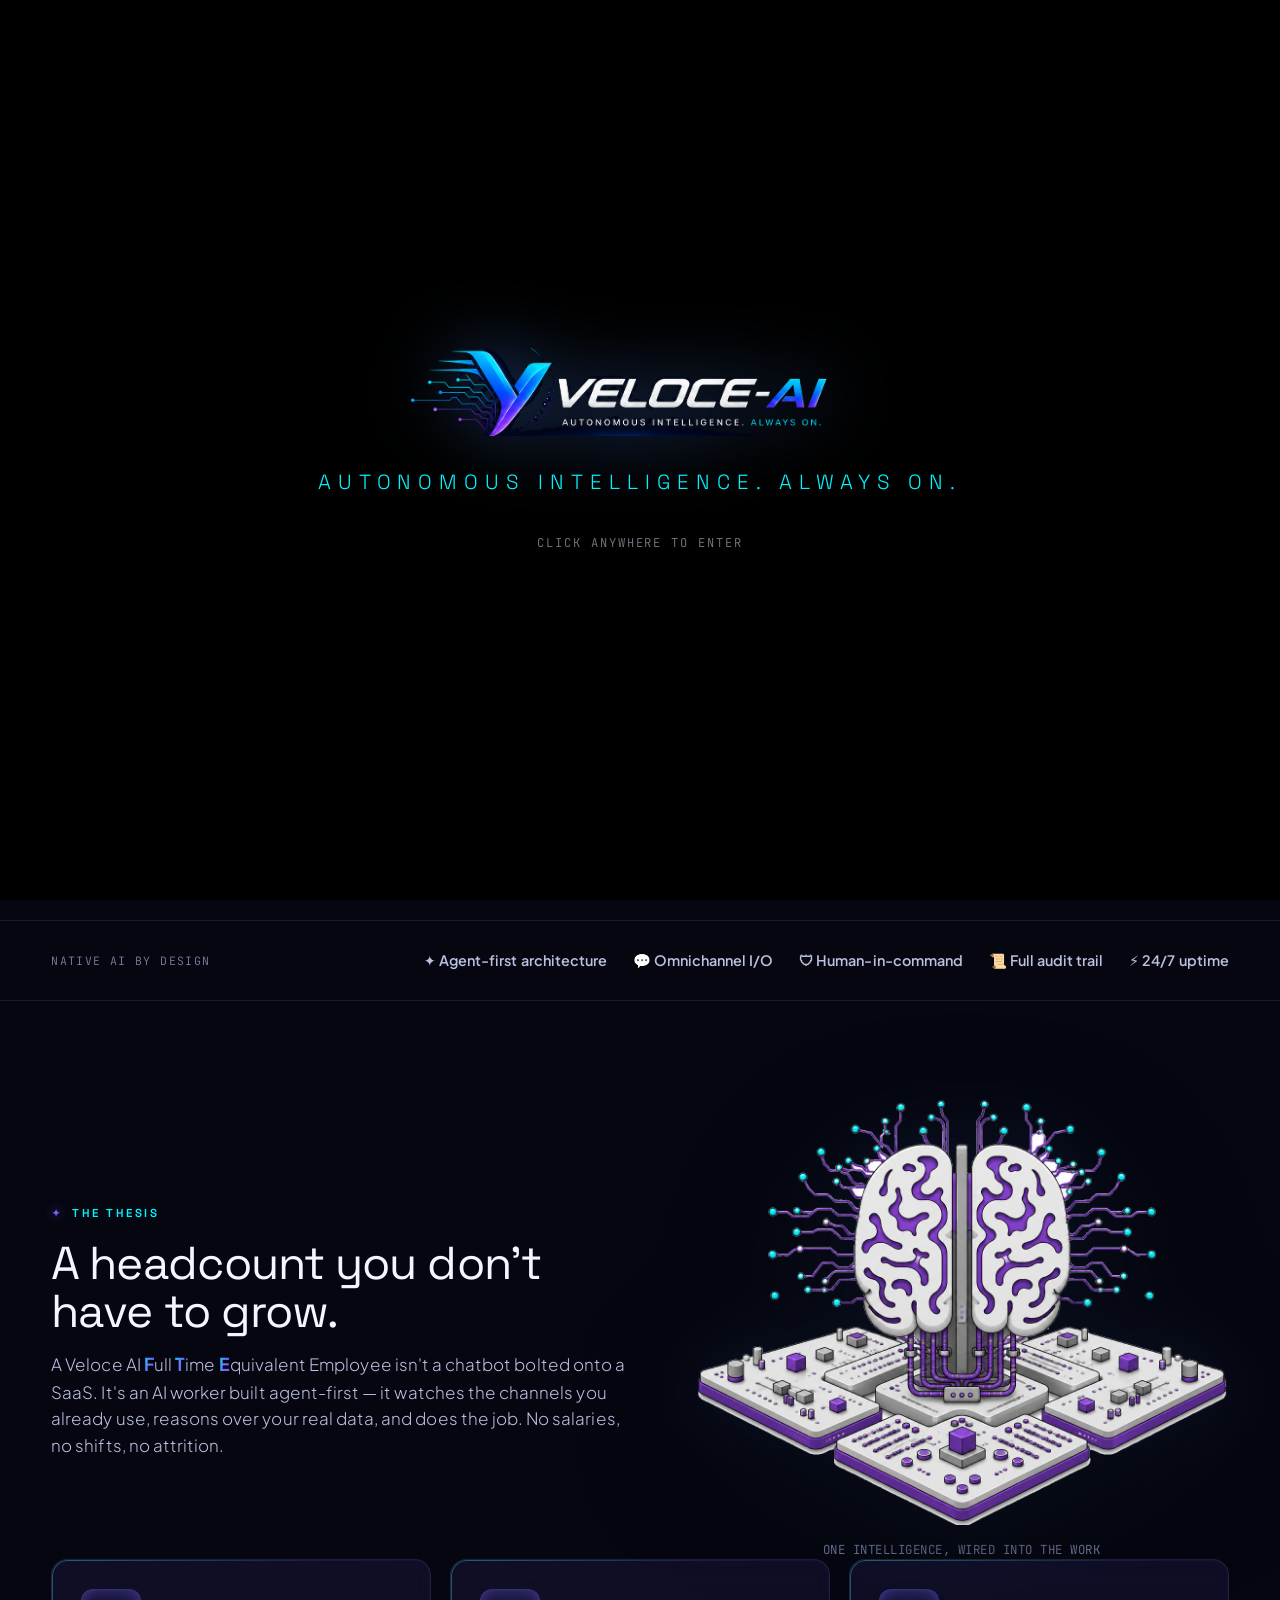
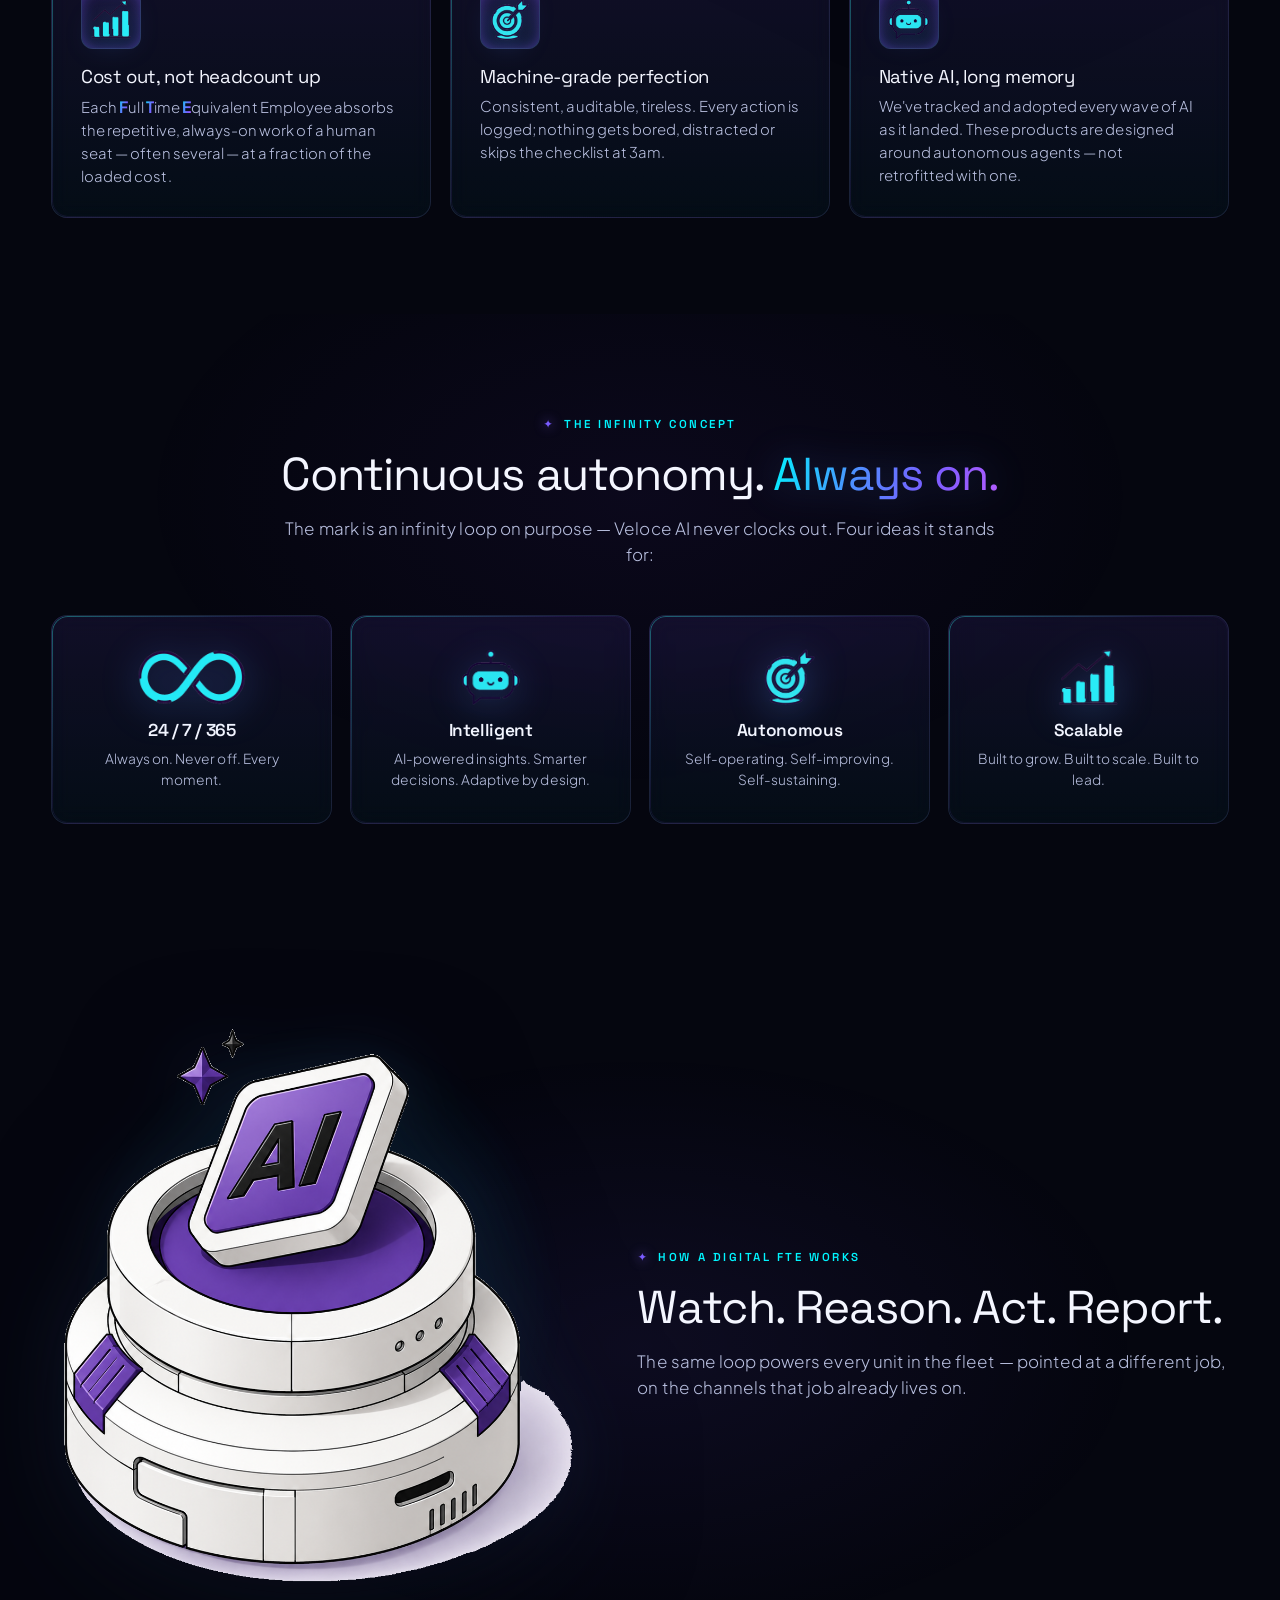
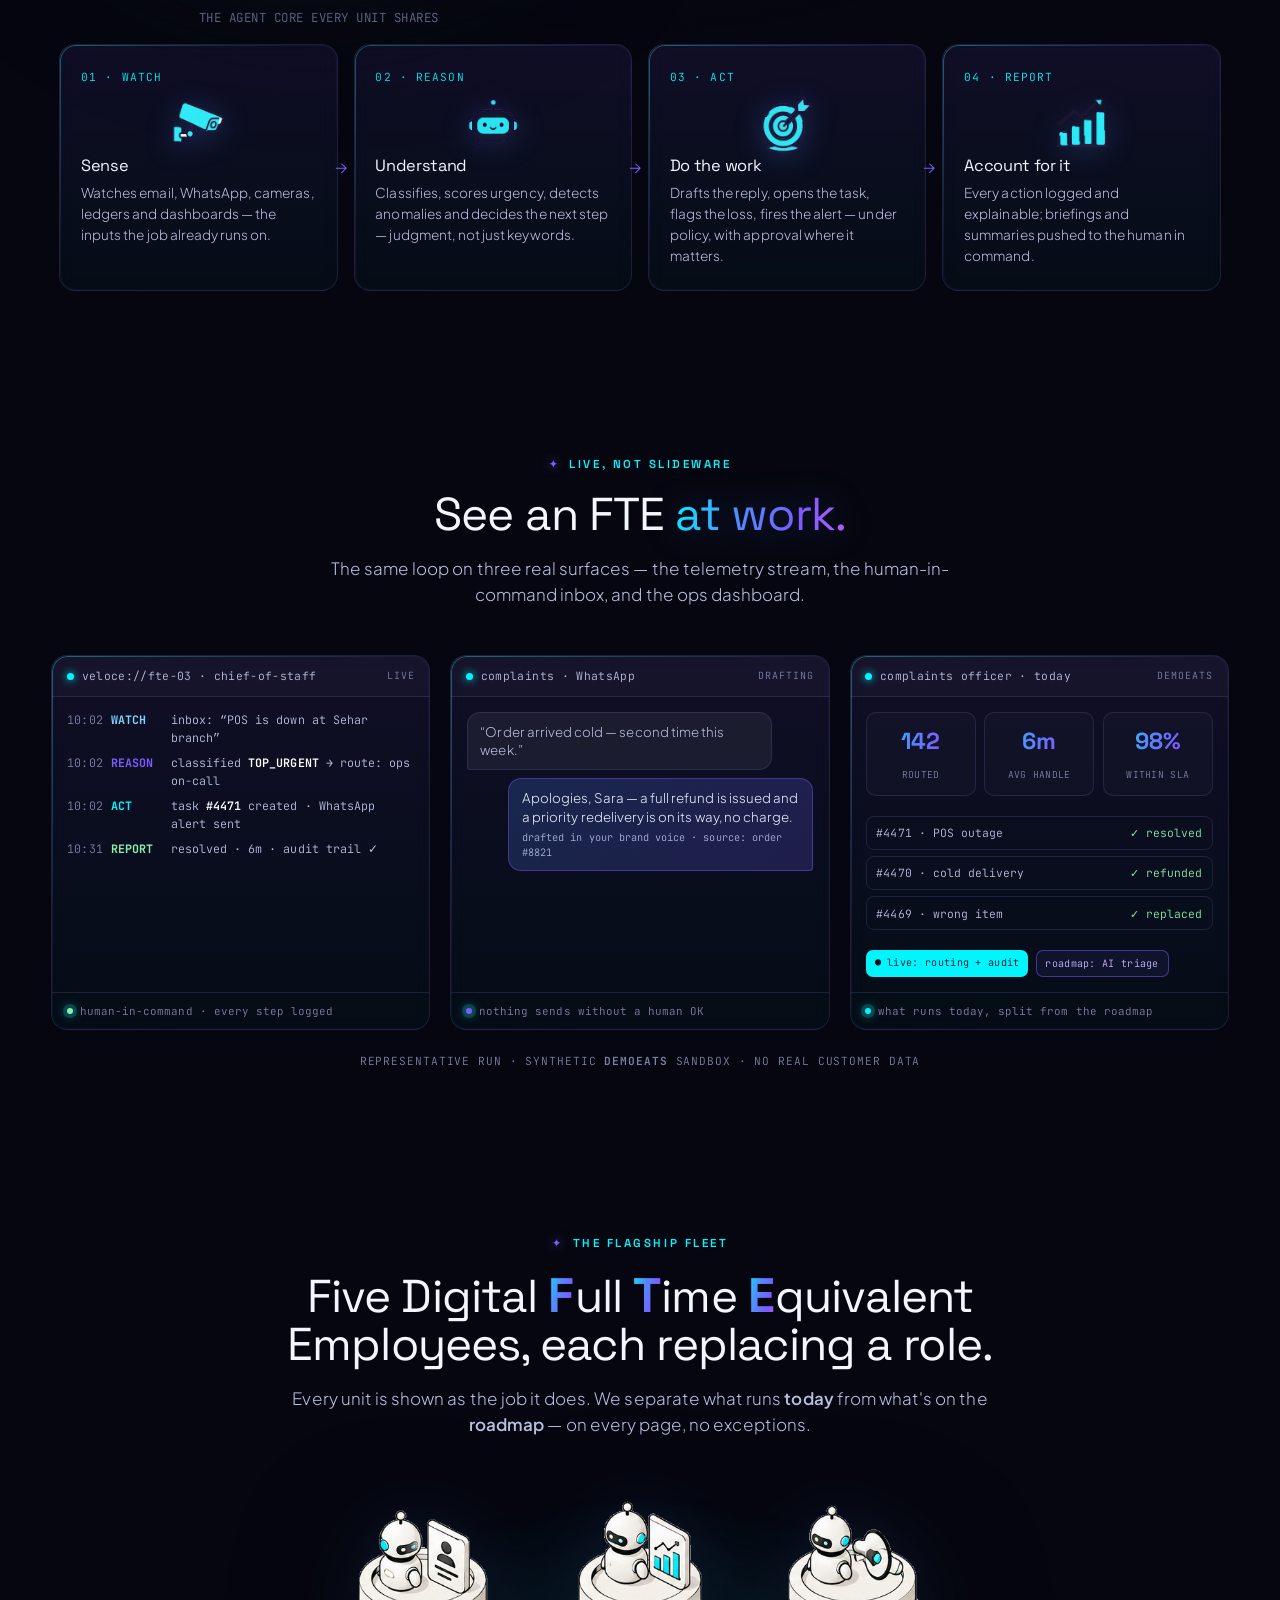
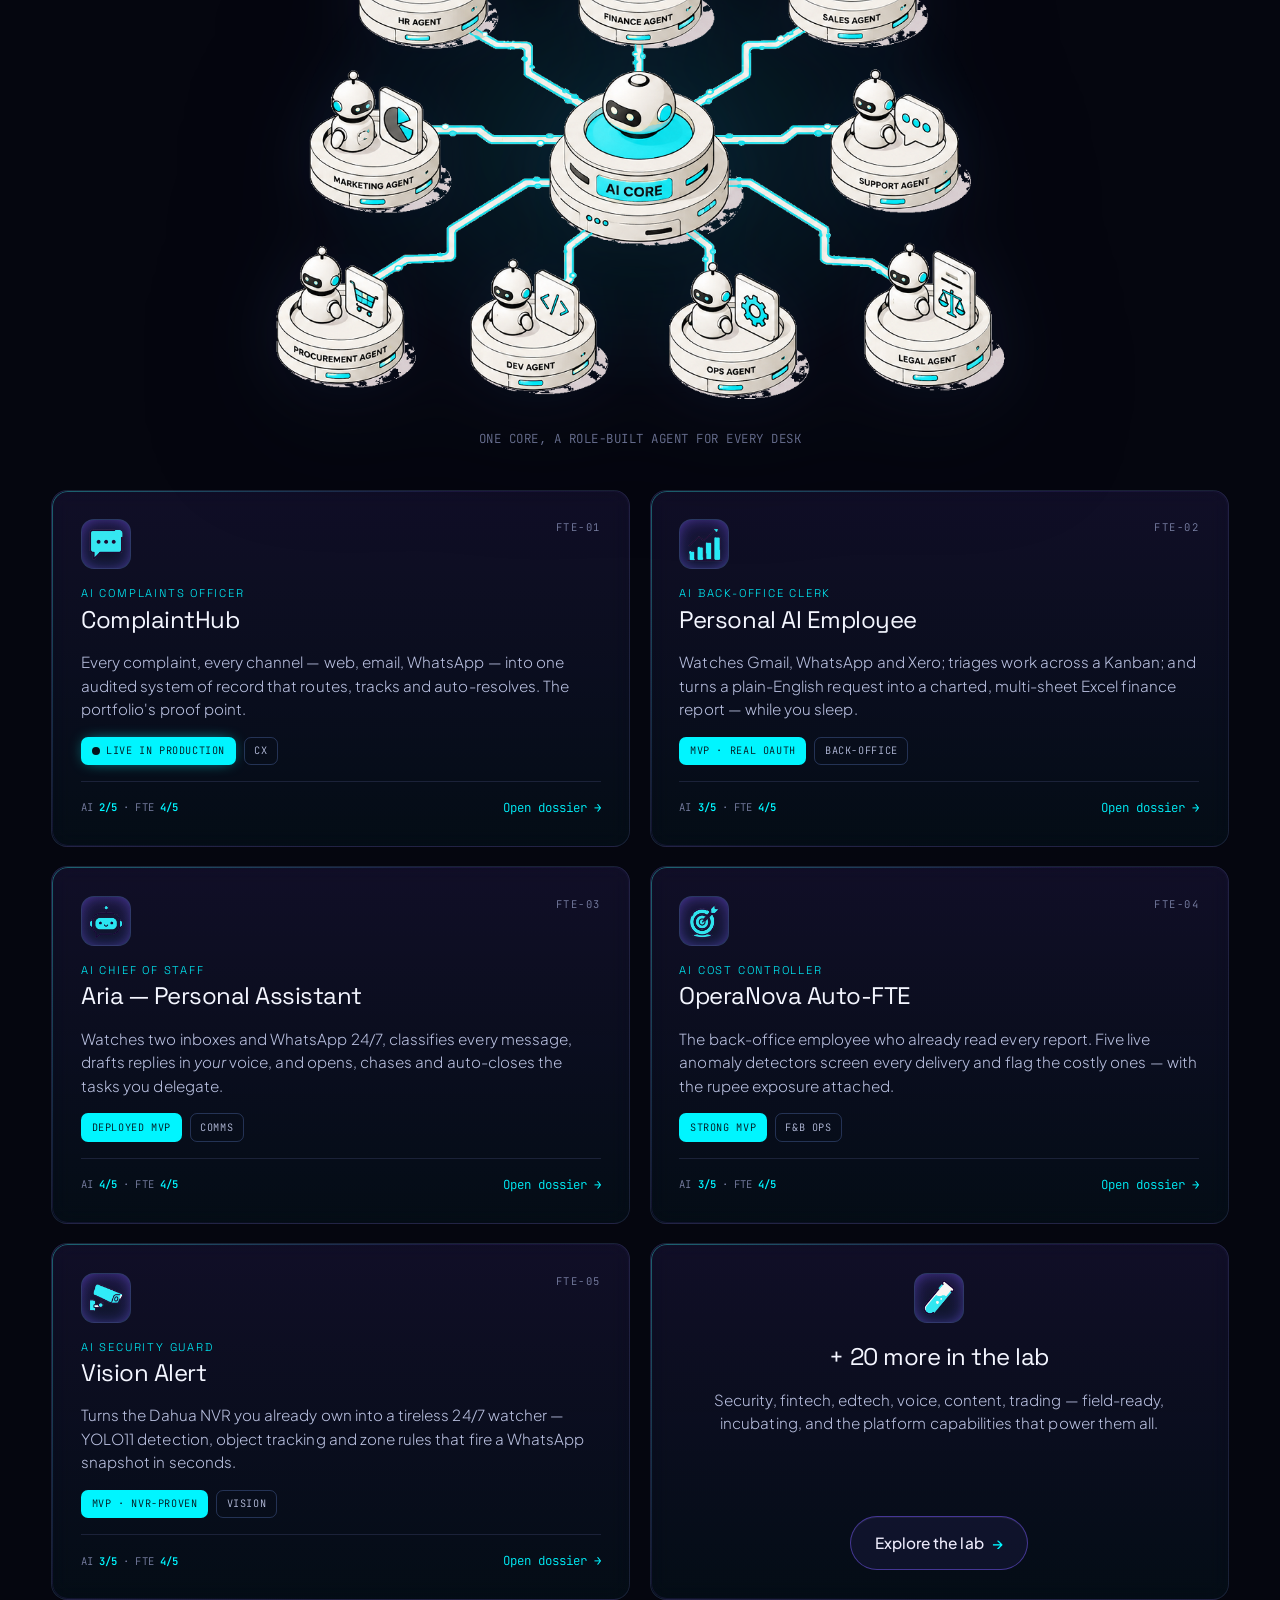
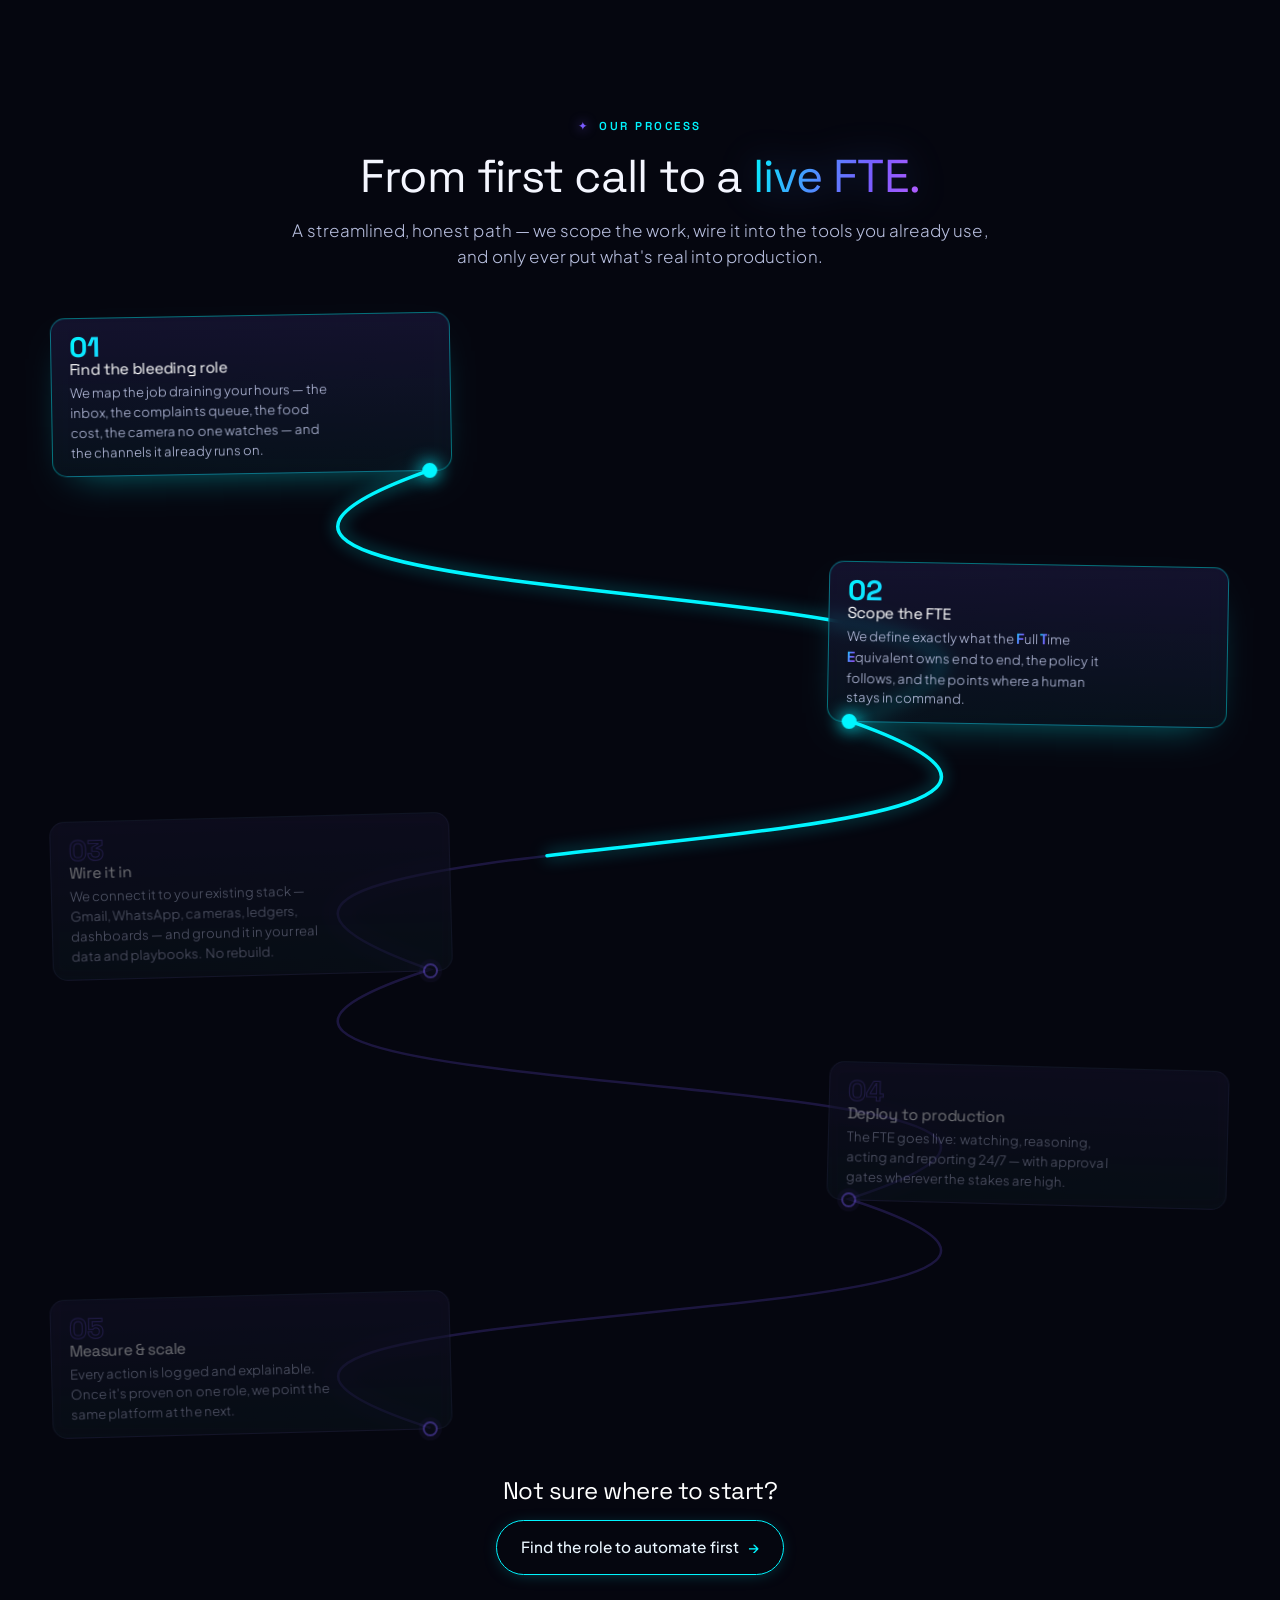
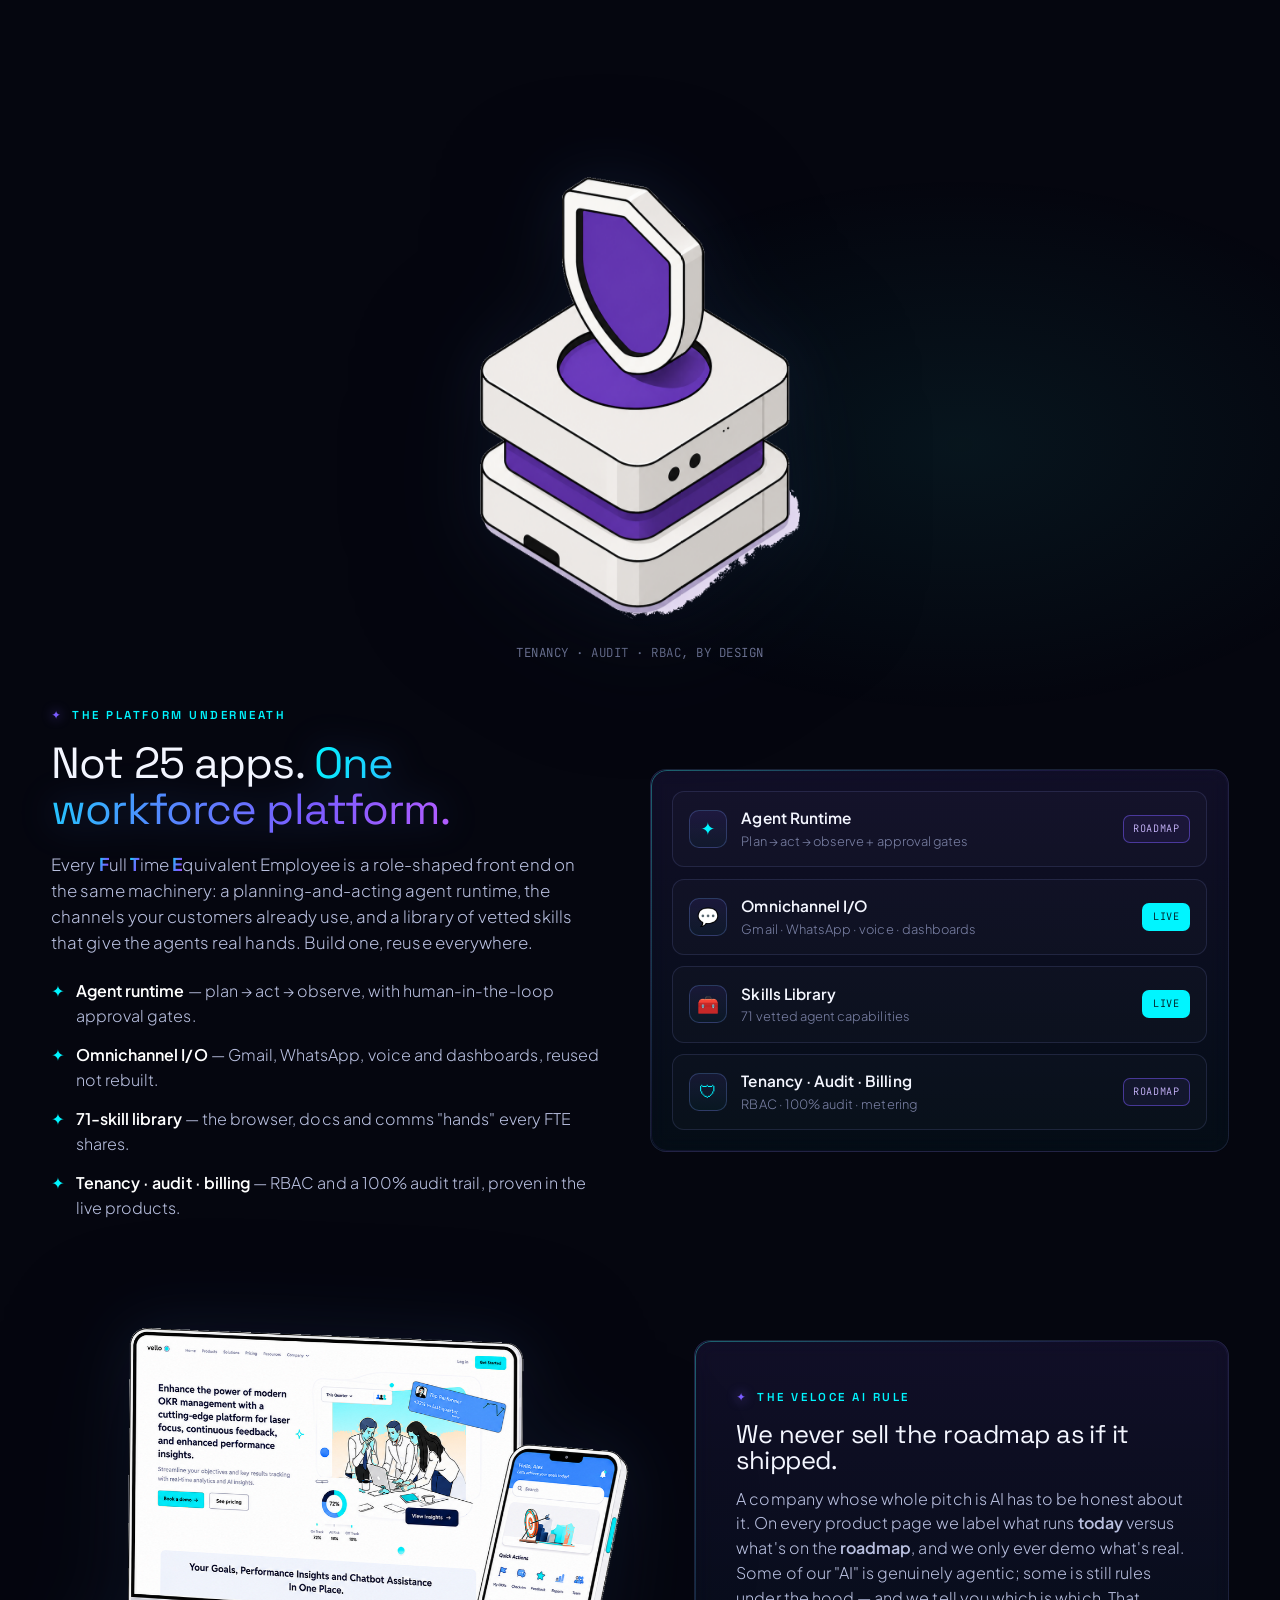
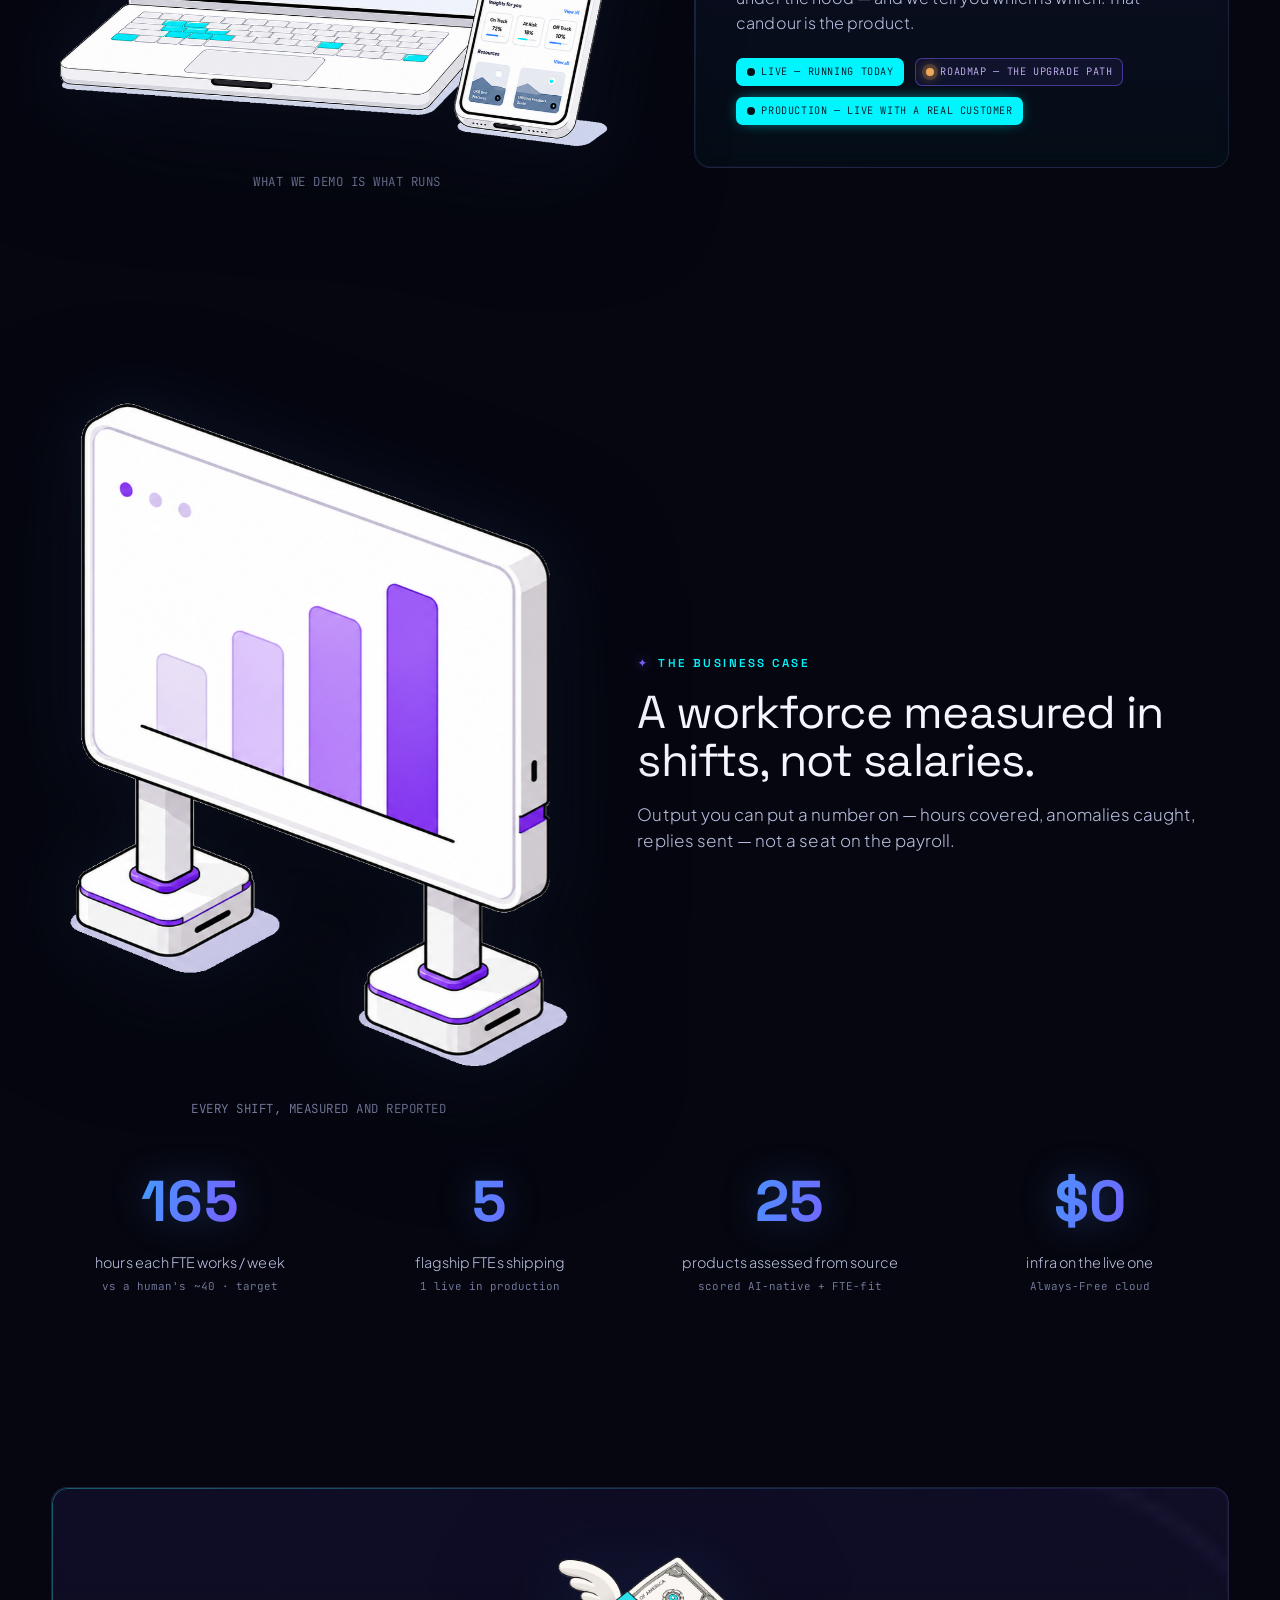
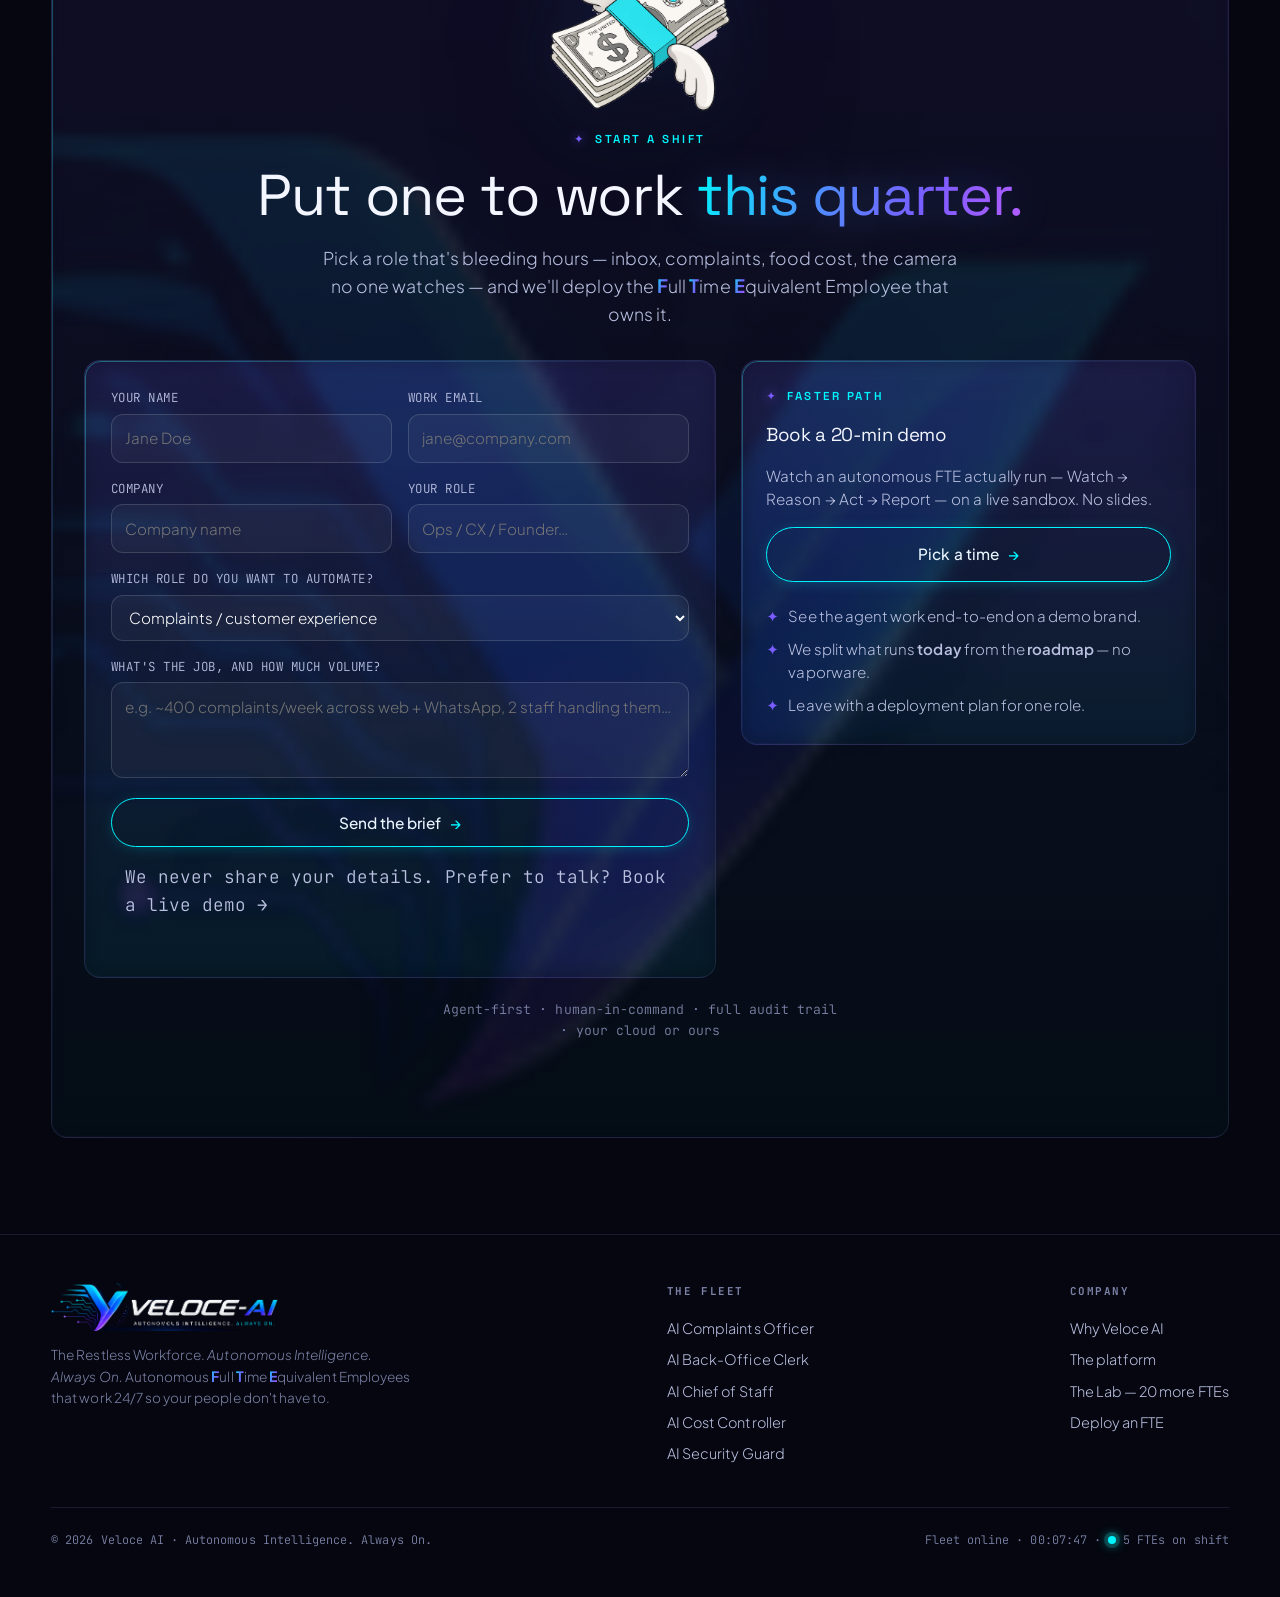
==== commit 9a548ece: "P1 #6: reduce ambient motion for a calmer, more premium feel - Cursor: simplified to a calm ring + c" ====
--- a/site/index.html
+++ b/site/index.html
@@ -9,7 +9,7 @@
 <link rel="preconnect" href="https://fonts.googleapis.com">
 <link rel="preconnect" href="https://fonts.gstatic.com" crossorigin>
 <link href="https://fonts.googleapis.com/css2?family=Hanken+Grotesk:wght@400;500;600;700;800&family=Plus+Jakarta+Sans:wght@200;300;400;500;600;700&family=Space+Grotesk:wght@400;500;600;700&family=JetBrains+Mono:wght@200;300;400;500;700&family=Caveat:wght@500;600;700&display=swap" rel="stylesheet">
-<link rel="stylesheet" href="assets/styles.css?v=40" />
+<link rel="stylesheet" href="assets/styles.css?v=42" />
 <!-- Brand skin (index + contact): PurpleDelight base + the 2026 Veloce-AI brand layer,
      merged into one sheet — blue/violet spectrum, new logo, lab background, looping process. -->
 <link rel="stylesheet" href="assets/veloce-skin.css?v=2026" />
@@ -761,7 +761,7 @@
   </div>
 </footer>
 
-<script src="assets/app.js?v=41"></script>
+<script src="assets/app.js?v=42"></script>
 <!-- Hero text reveal: split h1 + sub into masked words, preserving inline markup. -->
 <script>
 (function(){
--- a/site/assets/styles.css
+++ b/site/assets/styles.css
@@ -75,11 +75,11 @@
 /* backdrop layers */
 .grid-bg{ position:fixed; inset:0; z-index:-2; pointer-events:none; background-image:linear-gradient(rgba(124,92,255,.05) 1px,transparent 1px),linear-gradient(90deg,rgba(124,92,255,.05) 1px,transparent 1px); background-size:52px 52px; -webkit-mask-image:radial-gradient(80vw 80vh at 50% 0%,#000 30%,transparent 75%); mask-image:radial-gradient(80vw 80vh at 50% 0%,#000 30%,transparent 75%); }
 .orbs{ position:fixed; inset:0; z-index:-3; pointer-events:none; overflow:hidden; }
-.orb{ position:absolute; border-radius:50%; filter:blur(80px); opacity:.5; animation:float 14s ease-in-out infinite; }
+.orb{ position:absolute; border-radius:50%; filter:blur(80px); opacity:.34; animation:float 24s ease-in-out infinite; }
 .orb.c1{ width:460px; height:460px; background:radial-gradient(circle,#2FE6E0,transparent 65%); top:-120px; right:-60px; }
 .orb.c2{ width:520px; height:520px; background:radial-gradient(circle,#7C5CFF,transparent 65%); top:30%; left:-160px; animation-delay:-4s; }
-.orb.c3{ width:400px; height:400px; background:radial-gradient(circle,#E94BD0,transparent 65%); bottom:-120px; right:20%; opacity:.3; animation-delay:-8s; }
-@keyframes float{ 0%,100%{ transform:translateY(0) translateX(0); } 50%{ transform:translateY(-30px) translateX(20px); } }
+.orb.c3{ width:400px; height:400px; background:radial-gradient(circle,#E94BD0,transparent 65%); bottom:-120px; right:20%; opacity:.2; animation-delay:-8s; }
+@keyframes float{ 0%,100%{ transform:translateY(0) translateX(0); } 50%{ transform:translateY(-14px) translateX(9px); } }
 .void-base{ position:fixed; inset:0; z-index:-4; background:var(--void); pointer-events:none; }
 
 /* ---------- NAV ---------- */
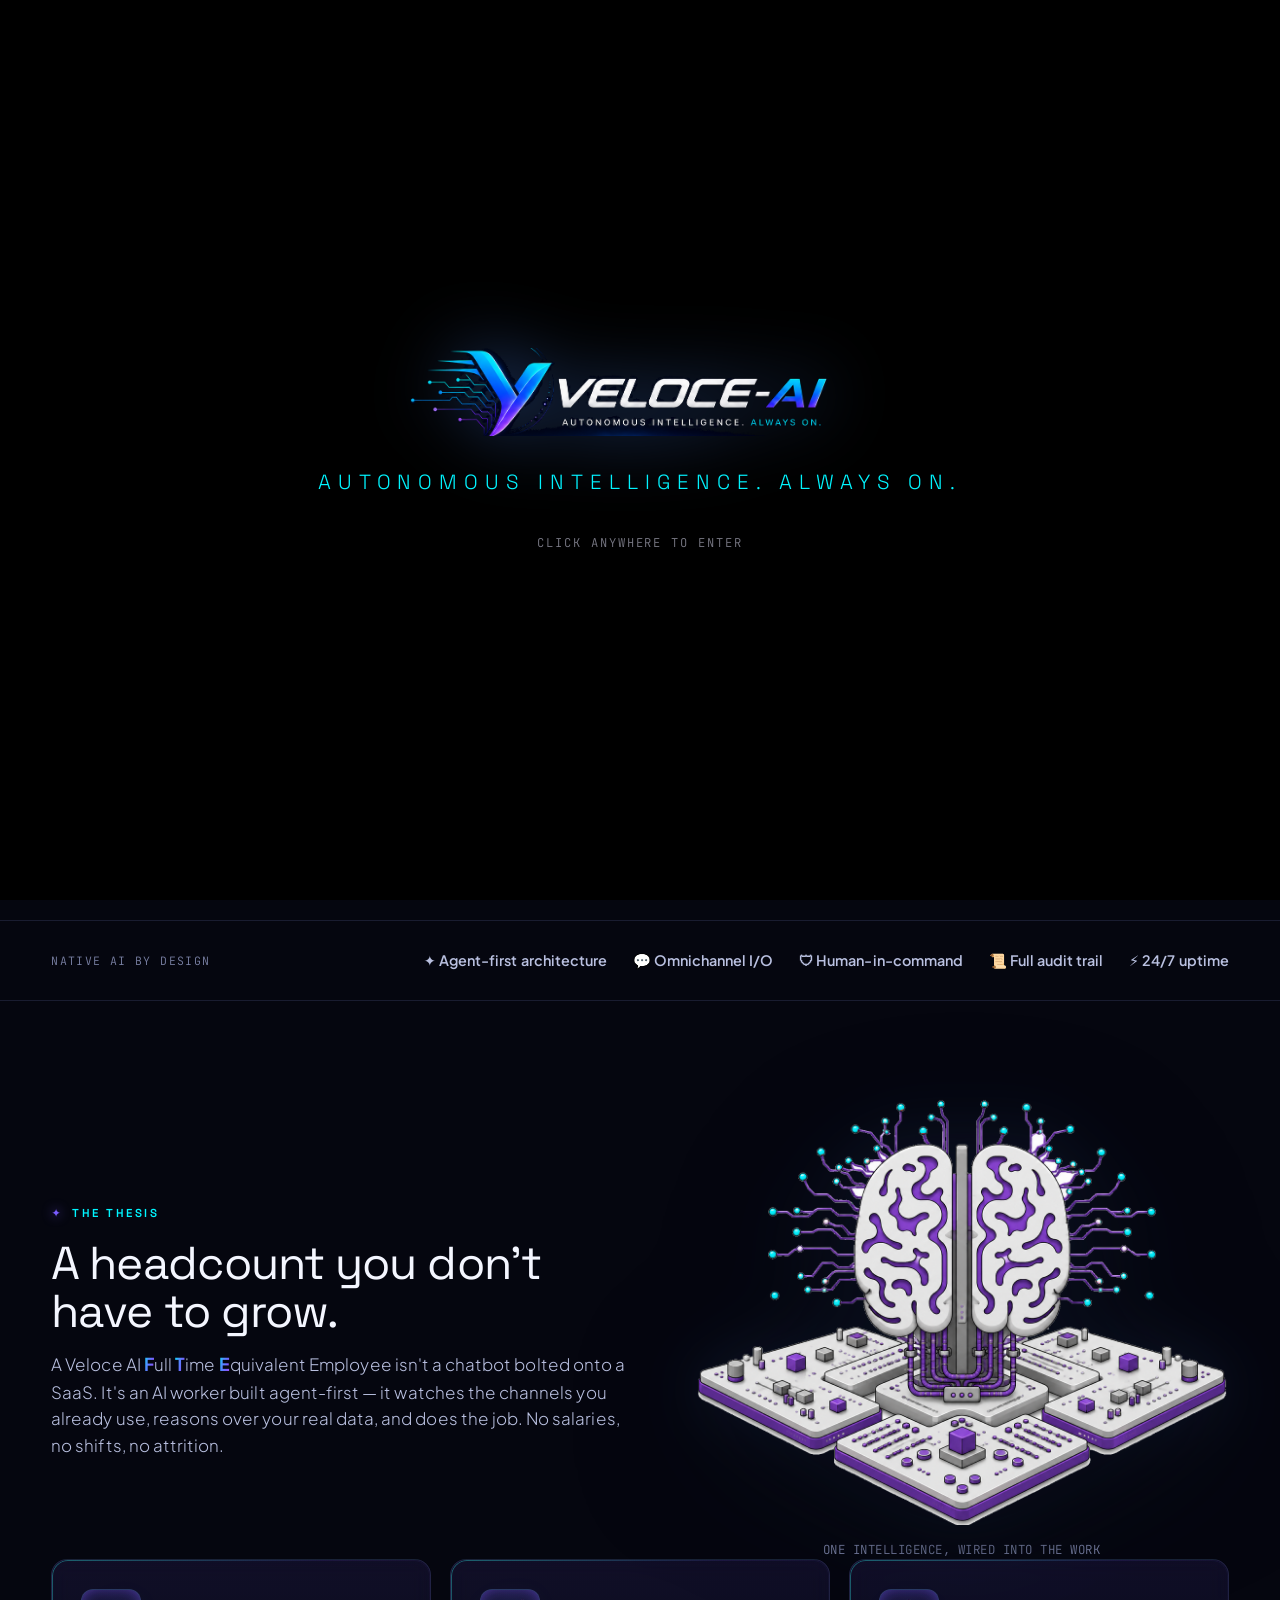
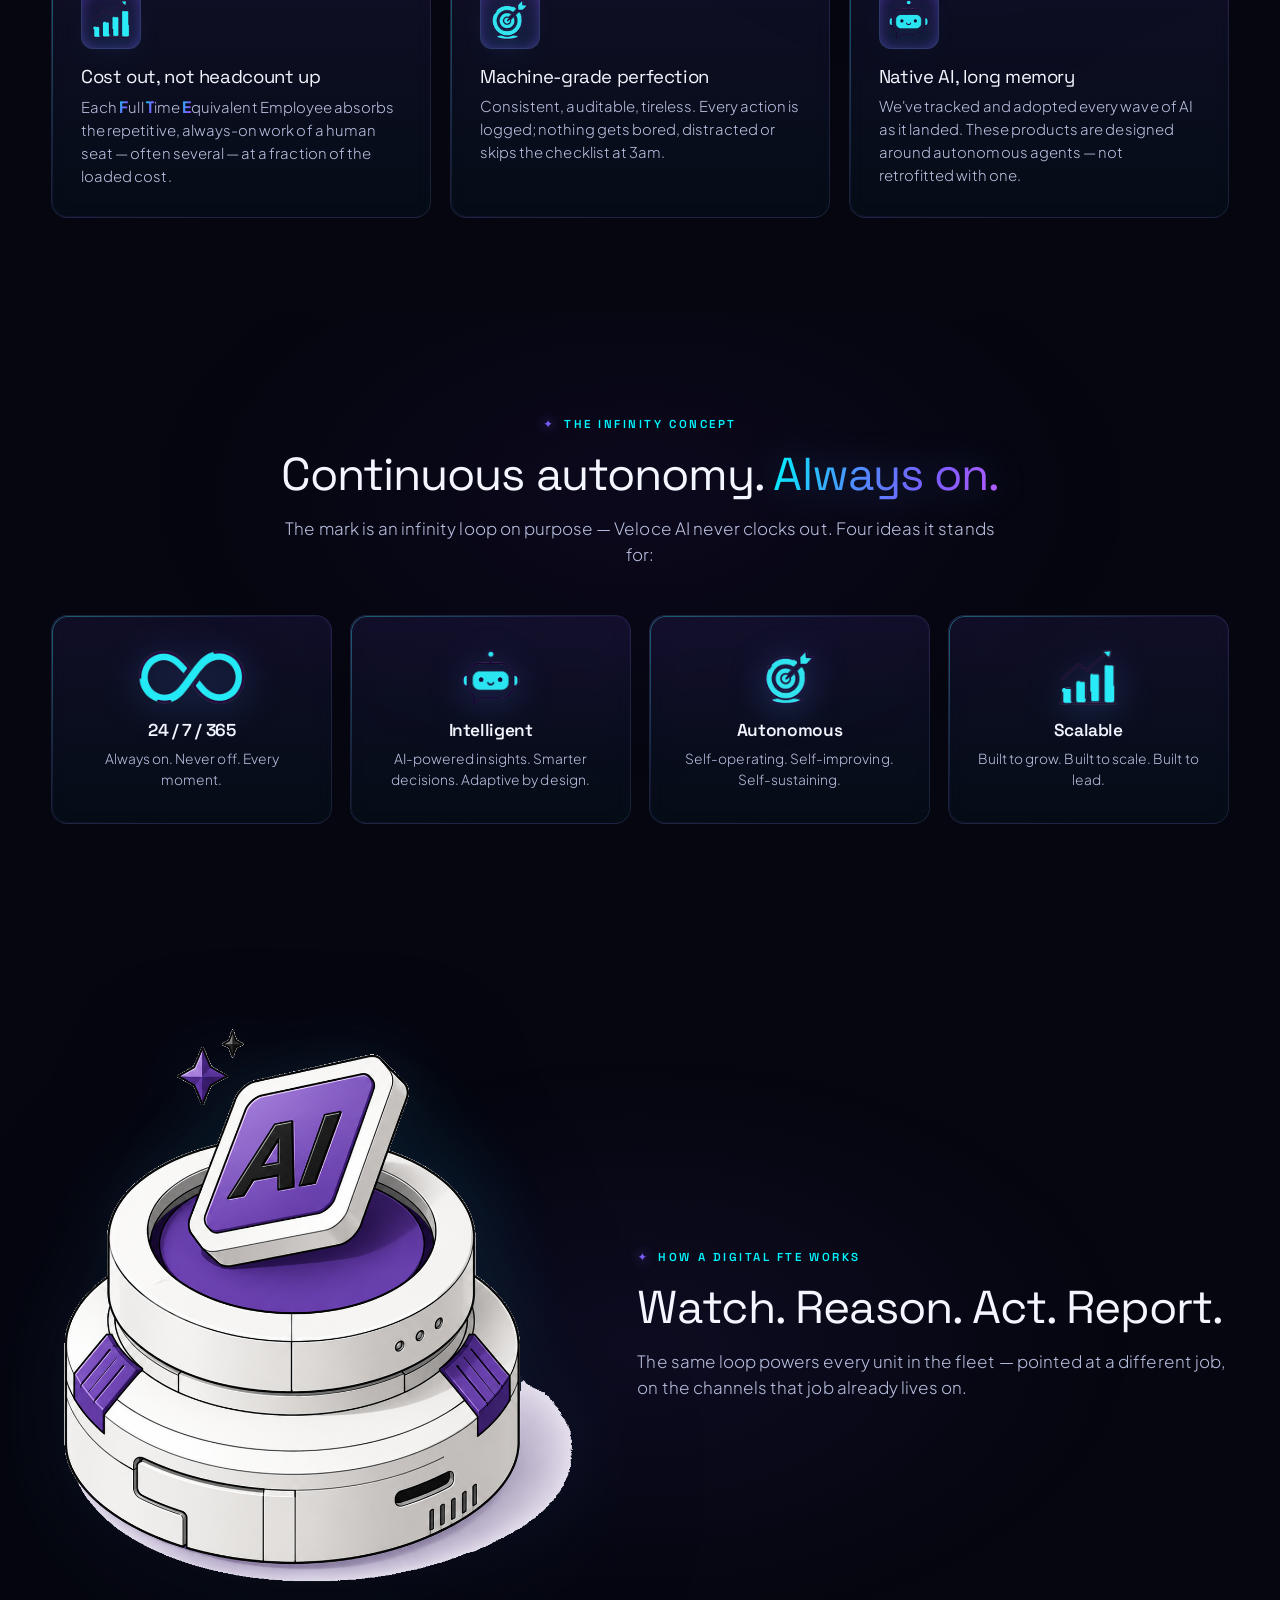
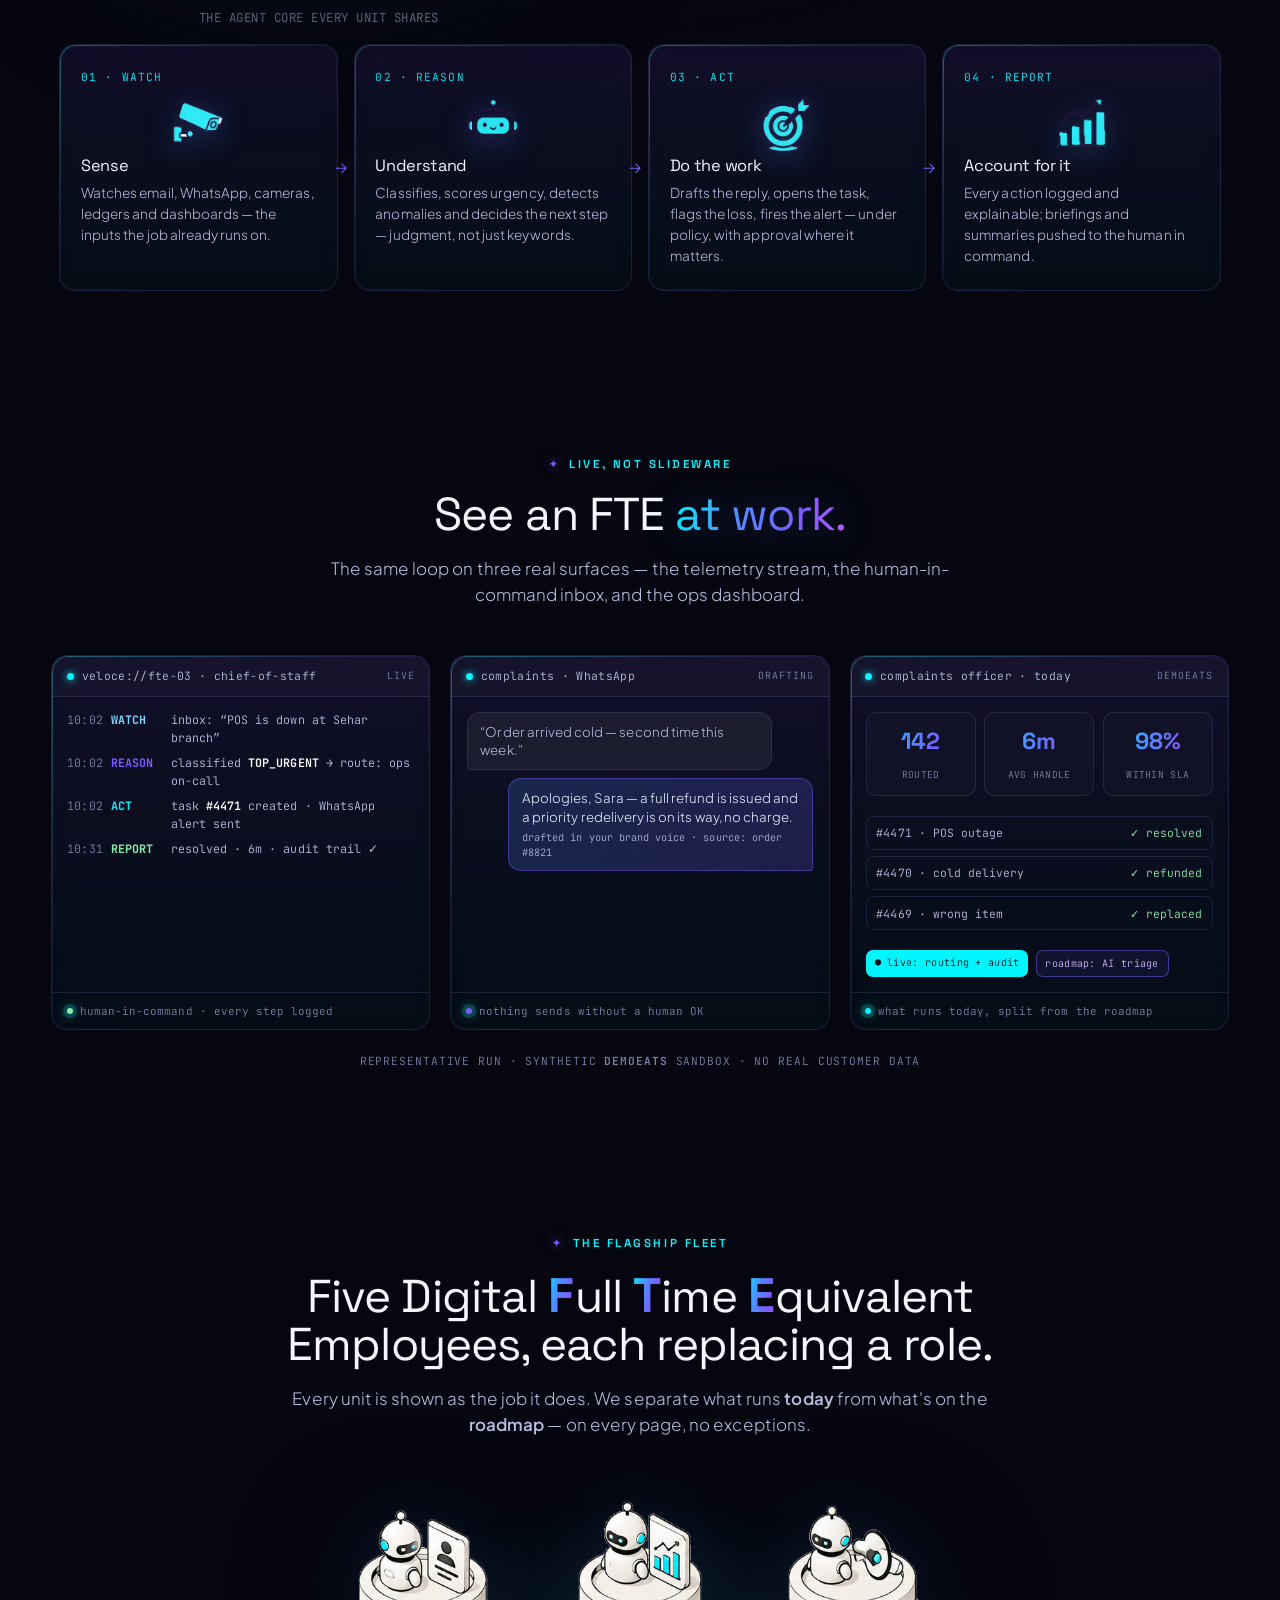
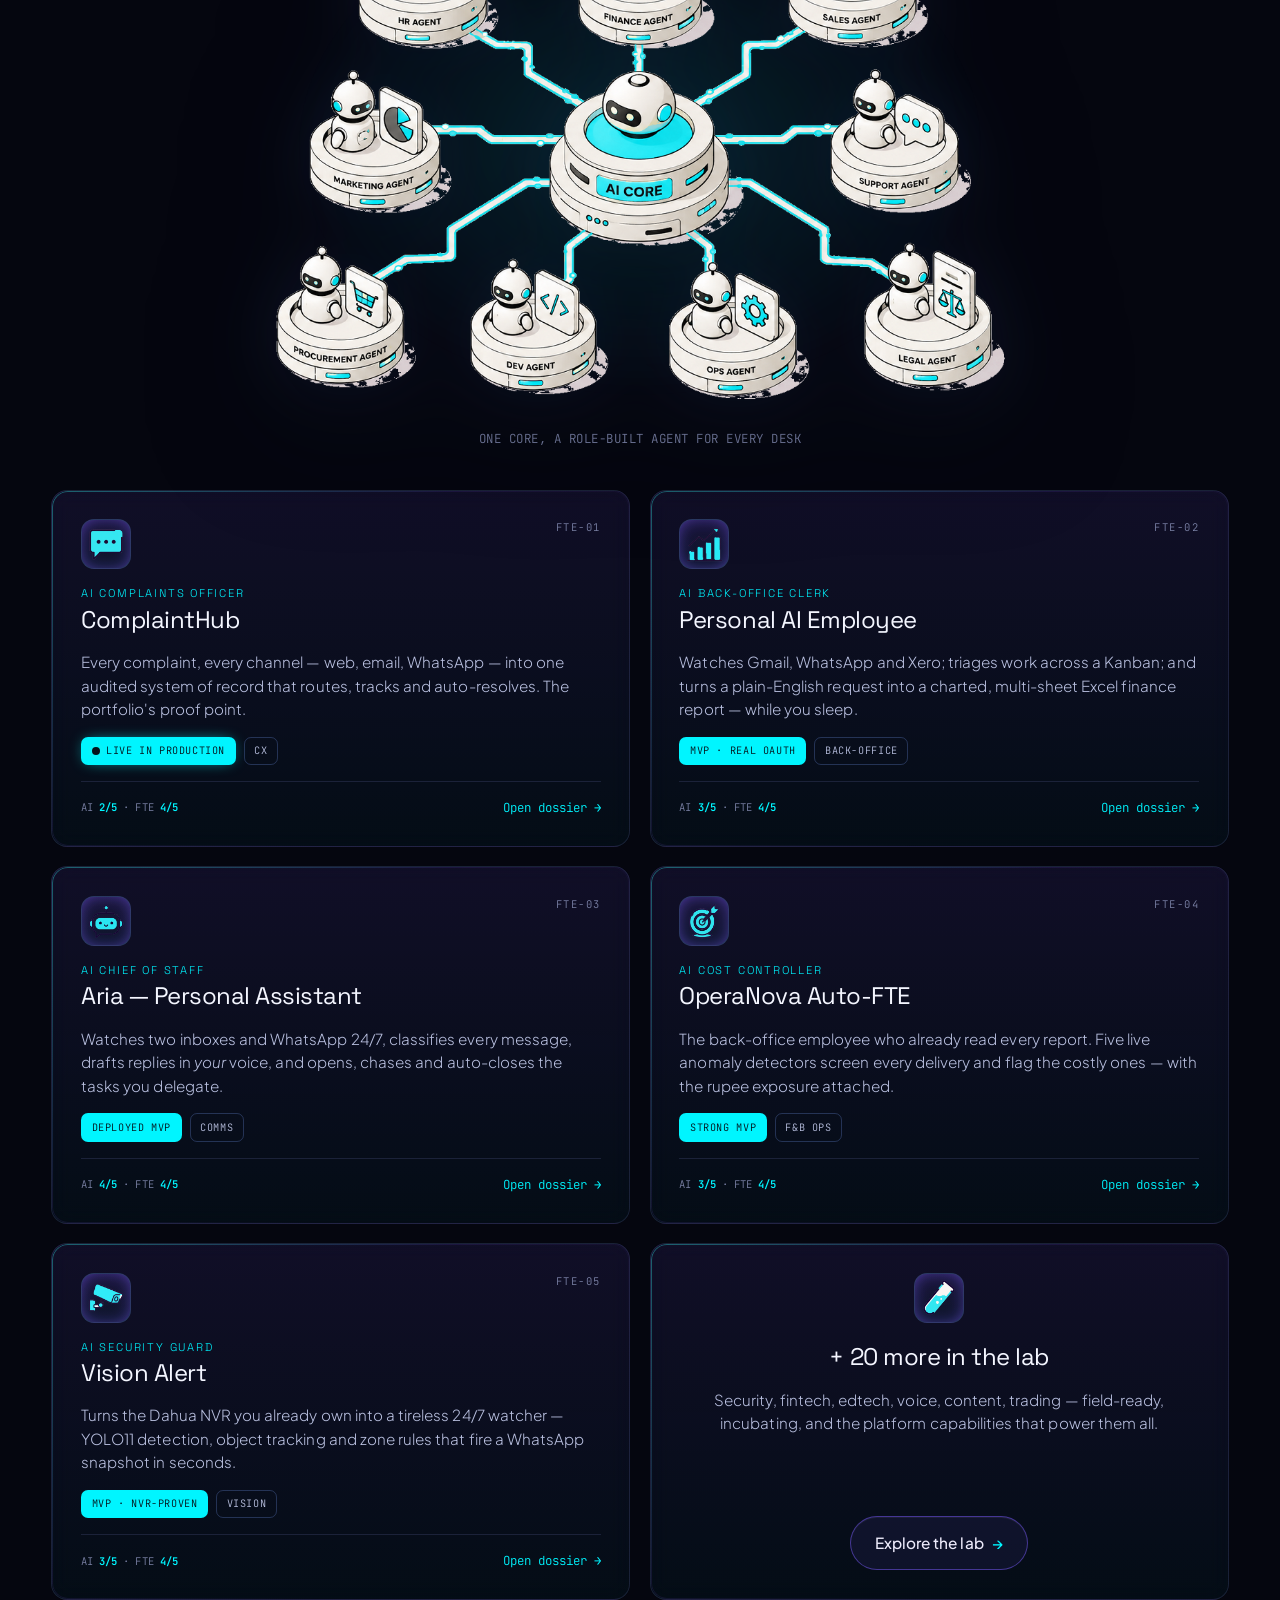
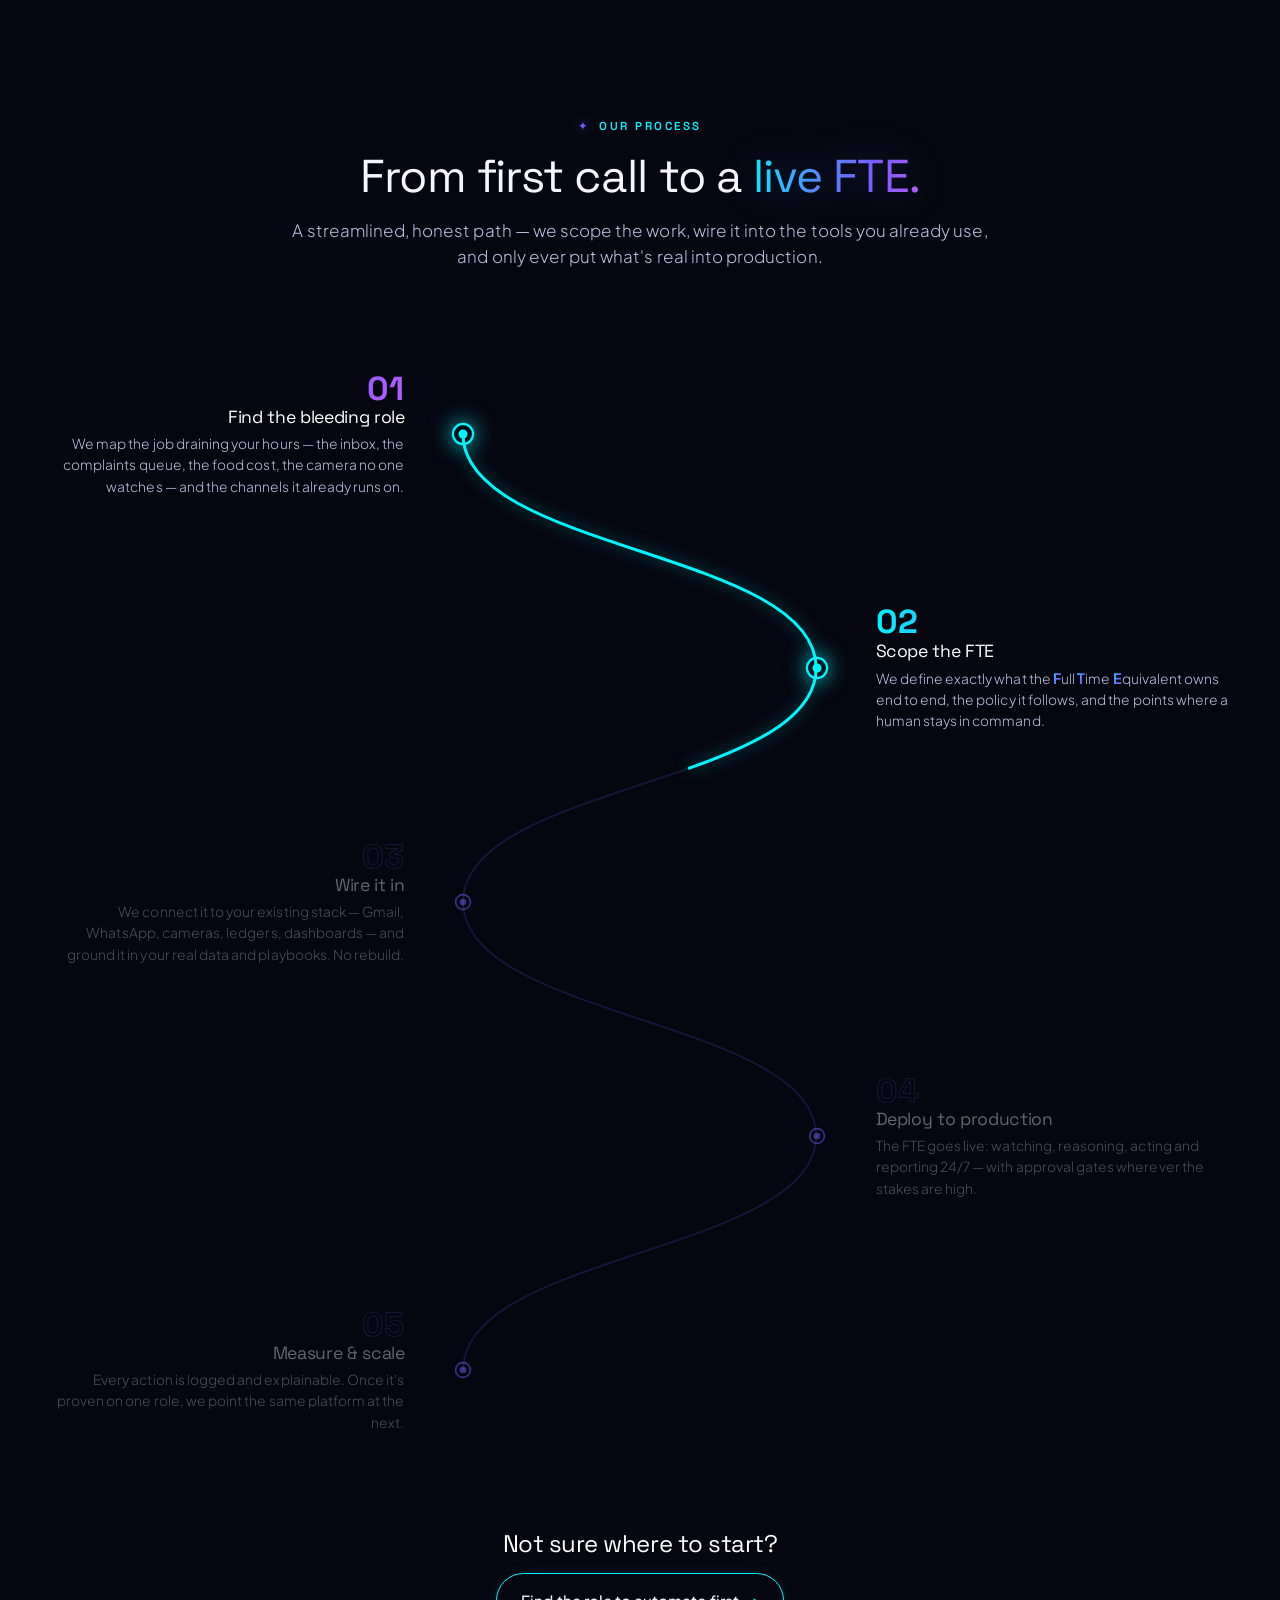
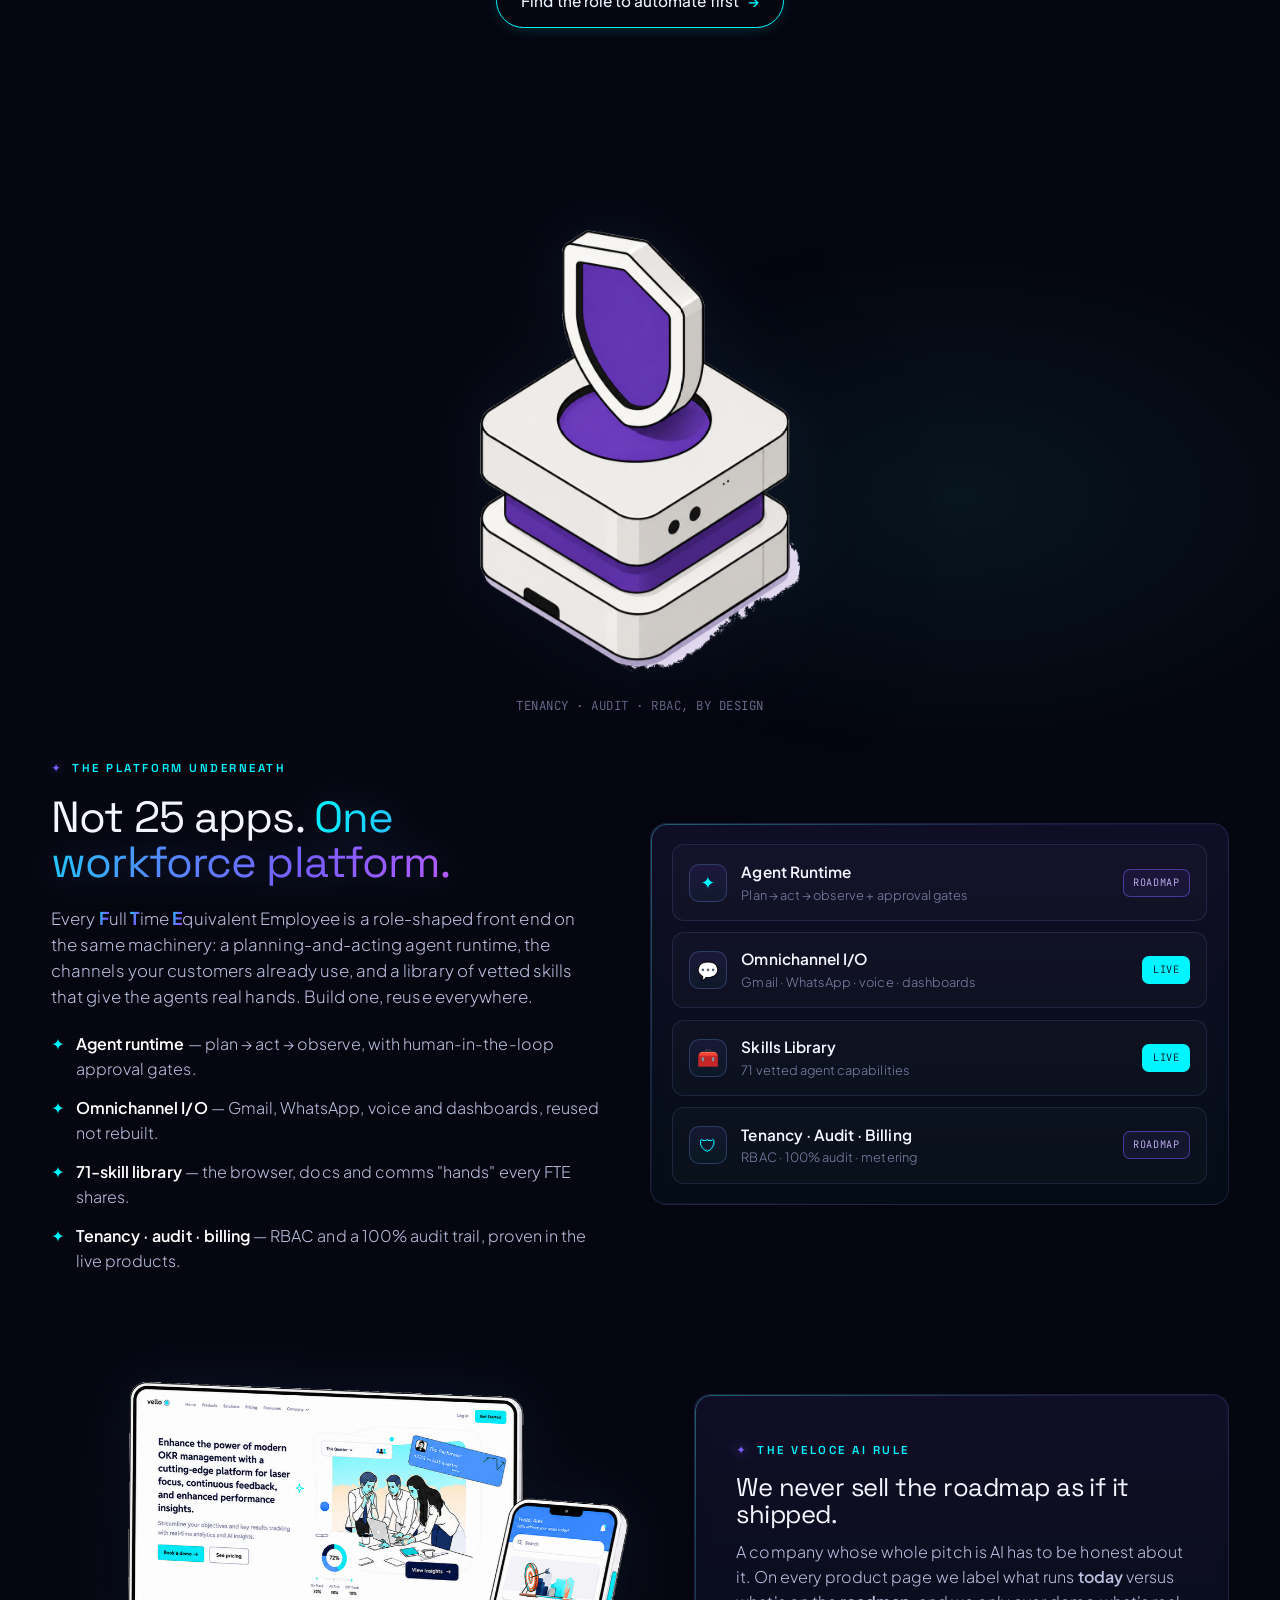
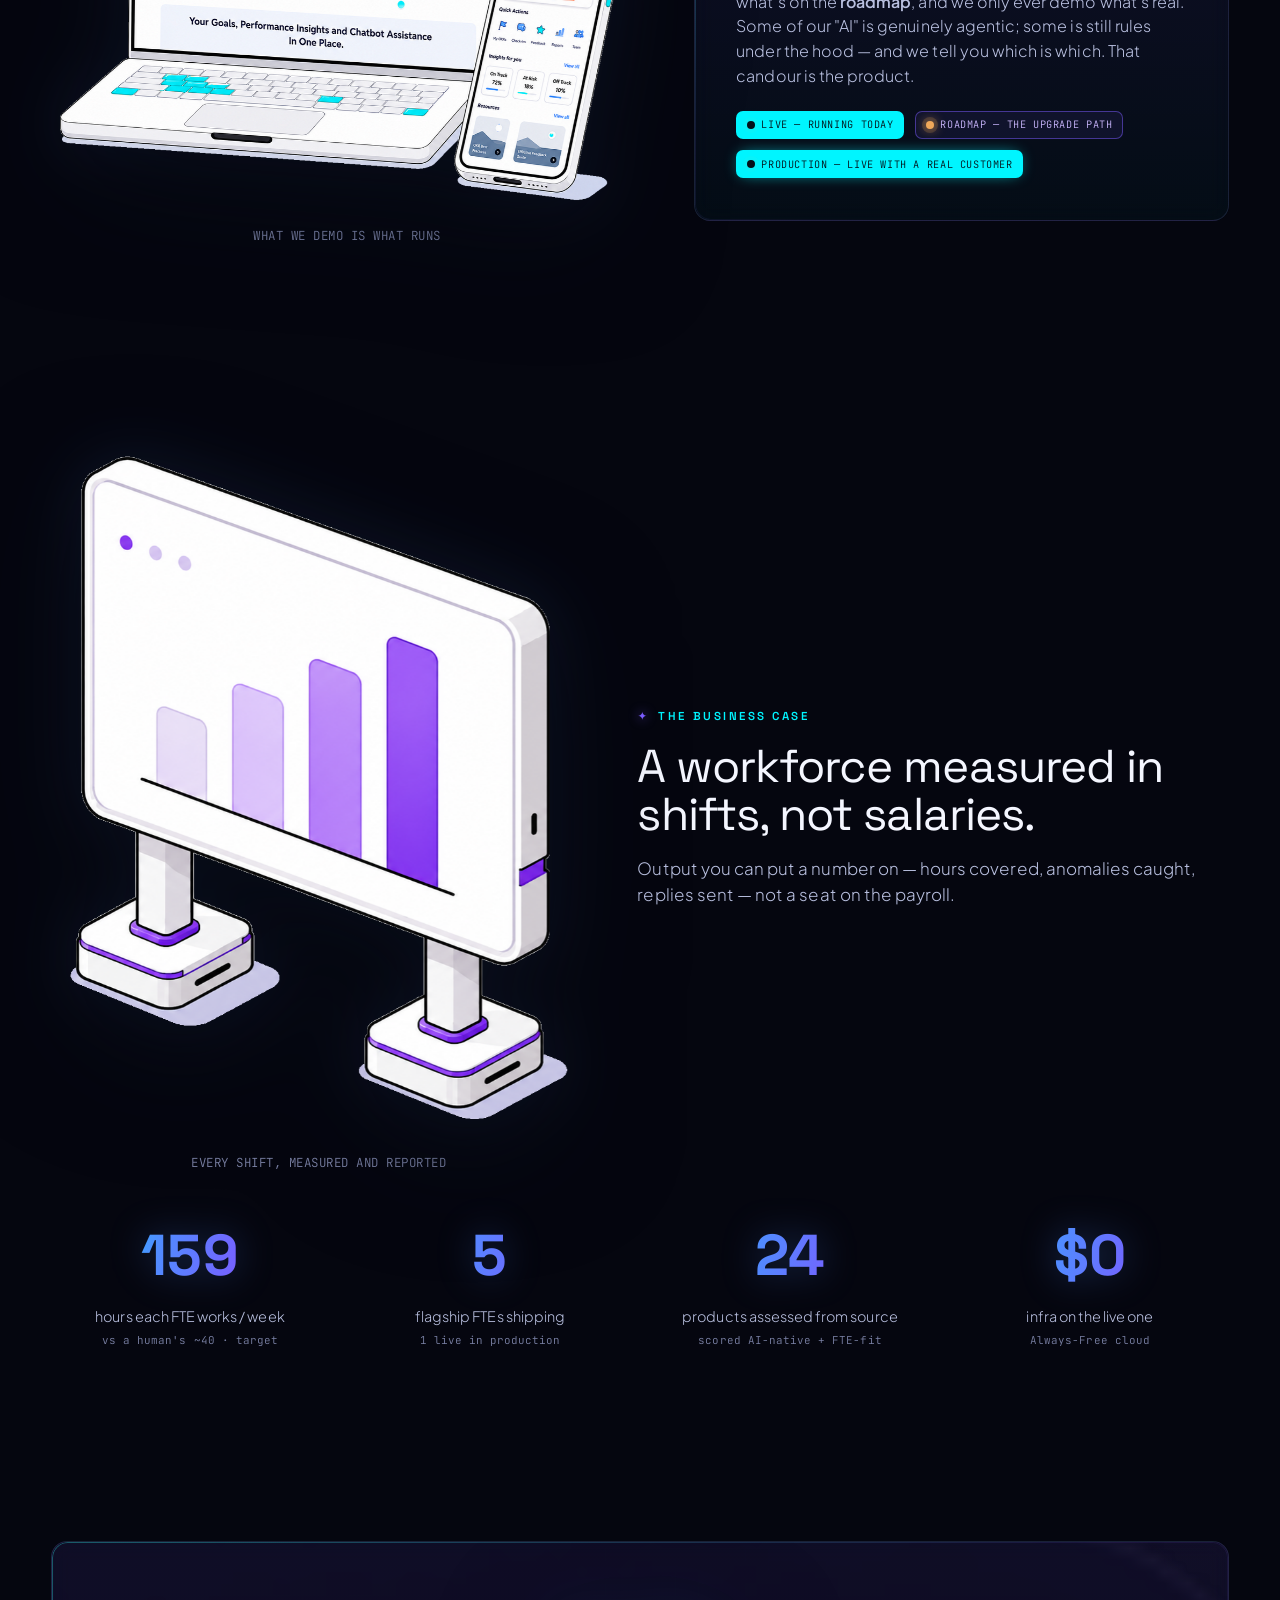
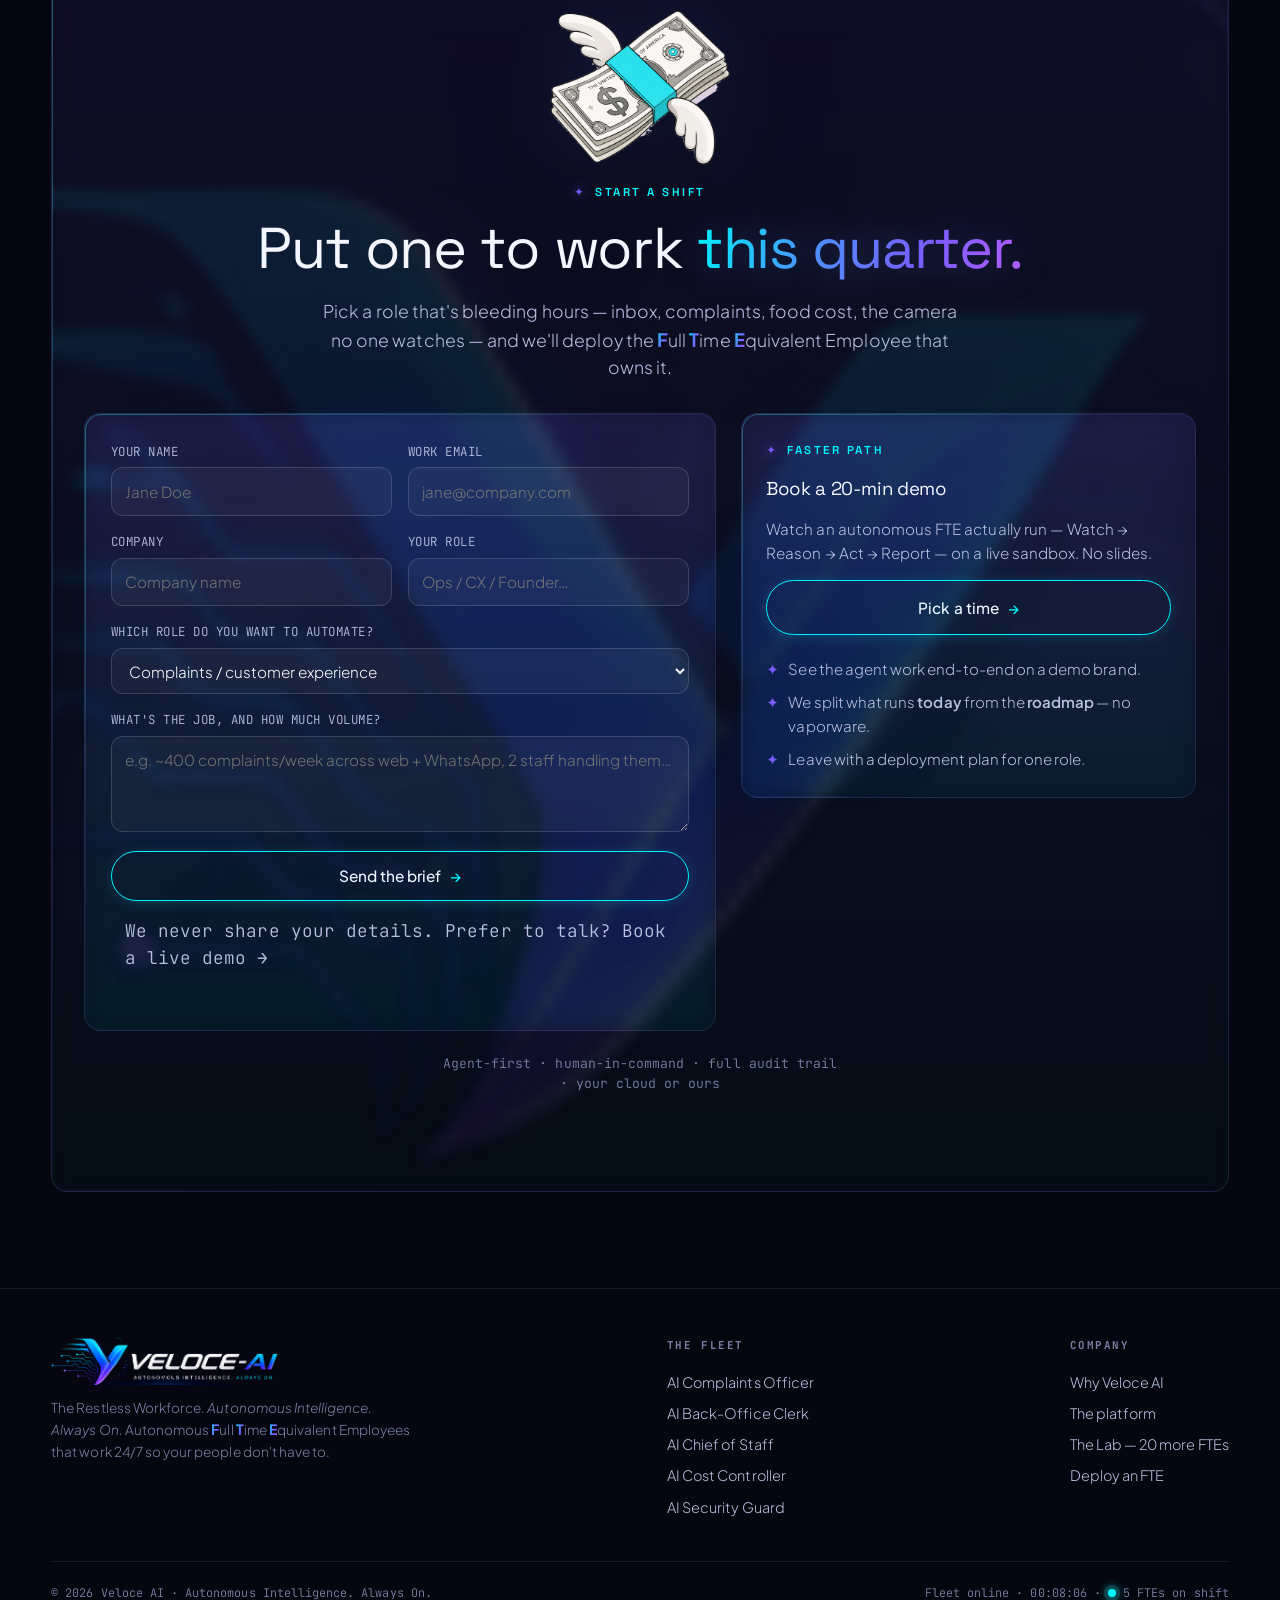
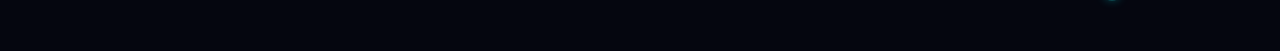
==== commit f8ff7aa1: "Process section: match growthloops "our process" — serpentine line, text not cards Per reference (gr" ====
--- a/site/index.html
+++ b/site/index.html
@@ -539,33 +539,43 @@
       <div class="proc-steps">
         <div class="proc-step left">
           <span class="proc-dot" aria-hidden="true"></span>
-          <span class="proc-num">01</span>
-          <h3>Find the bleeding role</h3>
-          <p>We map the job draining your hours — the inbox, the complaints queue, the food cost, the camera no one watches — and the channels it already runs on.</p>
+          <div class="proc-text">
+            <span class="proc-num">01</span>
+            <h3>Find the bleeding role</h3>
+            <p>We map the job draining your hours — the inbox, the complaints queue, the food cost, the camera no one watches — and the channels it already runs on.</p>
+          </div>
         </div>
         <div class="proc-step right">
           <span class="proc-dot" aria-hidden="true"></span>
-          <span class="proc-num">02</span>
-          <h3>Scope the FTE</h3>
-          <p>We define exactly what the <span class="fte"><i>F</i>ull <i>T</i>ime <i>E</i>quivalent</span> owns end to end, the policy it follows, and the points where a human stays in command.</p>
+          <div class="proc-text">
+            <span class="proc-num">02</span>
+            <h3>Scope the FTE</h3>
+            <p>We define exactly what the <span class="fte"><i>F</i>ull <i>T</i>ime <i>E</i>quivalent</span> owns end to end, the policy it follows, and the points where a human stays in command.</p>
+          </div>
         </div>
         <div class="proc-step left">
           <span class="proc-dot" aria-hidden="true"></span>
-          <span class="proc-num">03</span>
-          <h3>Wire it in</h3>
-          <p>We connect it to your existing stack — Gmail, WhatsApp, cameras, ledgers, dashboards — and ground it in your real data and playbooks. No rebuild.</p>
+          <div class="proc-text">
+            <span class="proc-num">03</span>
+            <h3>Wire it in</h3>
+            <p>We connect it to your existing stack — Gmail, WhatsApp, cameras, ledgers, dashboards — and ground it in your real data and playbooks. No rebuild.</p>
+          </div>
         </div>
         <div class="proc-step right">
           <span class="proc-dot" aria-hidden="true"></span>
-          <span class="proc-num">04</span>
-          <h3>Deploy to production</h3>
-          <p>The FTE goes live: watching, reasoning, acting and reporting 24/7 — with approval gates wherever the stakes are high.</p>
+          <div class="proc-text">
+            <span class="proc-num">04</span>
+            <h3>Deploy to production</h3>
+            <p>The FTE goes live: watching, reasoning, acting and reporting 24/7 — with approval gates wherever the stakes are high.</p>
+          </div>
         </div>
         <div class="proc-step left">
           <span class="proc-dot" aria-hidden="true"></span>
-          <span class="proc-num">05</span>
-          <h3>Measure &amp; scale</h3>
-          <p>Every action is logged and explainable. Once it's proven on one role, we point the same platform at the next.</p>
+          <div class="proc-text">
+            <span class="proc-num">05</span>
+            <h3>Measure &amp; scale</h3>
+            <p>Every action is logged and explainable. Once it's proven on one role, we point the same platform at the next.</p>
+          </div>
         </div>
       </div>
     </div>
@@ -830,18 +840,13 @@
       var r = s.querySelector('.proc-dot').getBoundingClientRect();
       return { x: r.left - tr.left + r.width/2, y: r.top - tr.top + r.height/2 };
     });
-    // looping connector: between consecutive nodes the curve swings WIDE to
-    // each card's side (into the open canvas, below the card it left), with long
-    // control handles so it reads as a big, long, curvy S that loops past centre.
-    var swing = Math.min(W * 0.46, 440);
+    // smooth serpentine (growthloops "our process"): each segment is a cubic with
+    // control points at the endpoints' x and the mid-y, giving vertical tangents at
+    // every node — the line leaves each node straight, then bends across to the next.
     var d = 'M ' + pts[0].x + ' ' + pts[0].y;
     for(var i=0;i<pts.length-1;i++){
-      var a = pts[i], b = pts[i+1], dy = b.y - a.y;
-      var sideA = steps[i].classList.contains('right') ? 1 : -1;     // side card a sits on
-      var sideB = steps[i+1].classList.contains('right') ? 1 : -1;   // (alternates)
-      var c1x = a.x + sideA * swing, c1y = a.y + dy * 0.62;          // bow out below a
-      var c2x = b.x + sideB * swing, c2y = b.y - dy * 0.62;          // swing across to b
-      d += ' C ' + c1x + ' ' + c1y + ', ' + c2x + ' ' + c2y + ', ' + b.x + ' ' + b.y;
+      var a = pts[i], b = pts[i+1], my = (a.y + b.y) / 2;
+      d += ' C ' + a.x + ' ' + my + ', ' + b.x + ' ' + my + ', ' + b.x + ' ' + b.y;
     }
     bg.setAttribute('d', d); line.setAttribute('d', d);
     total = line.getTotalLength();
--- a/site/assets/veloce-skin.css
+++ b/site/assets/veloce-skin.css
@@ -588,55 +588,56 @@
 @media (prefers-reduced-motion:reduce){ .intro-hint{ animation:none; opacity:.7; } }
 
 /* ============================================================
-   OUR PROCESS — looping S-curve (growthloops-style): tilted glass
-   step cards, alternating sides, joined by a looping connector that
-   draws on scroll; each node lights up as the line reaches it.
+   OUR PROCESS — growthloops-style: a smooth serpentine line that draws
+   on scroll, with SIMPLE TEXT (no cards) beside each node. The line has
+   vertical tangents at every node (control points at endpoint-x / mid-y);
+   ring nodes light up + scale as the line reaches them.
    ============================================================ */
 .process{ position:relative; padding-top:1rem; }
 .proc-track{ position:relative; margin-top:clamp(1.8rem,4vh,3.4rem); }
 .proc-svg{ position:absolute; inset:0; width:100%; height:100%; overflow:visible;
   pointer-events:none; z-index:0; }
-.proc-line-bg{ stroke:rgba(122,92,255,.20); stroke-width:2.5; }
-.proc-line{ stroke:var(--cyan); stroke-width:3.5; stroke-linecap:round;
-  filter:drop-shadow(0 0 8px rgba(0,245,255,.6)); }
-
-/* compact cards on the outer edges, a big central channel + tall vertical gaps
-   so the looping connector runs long, wide and fully in the open. */
-.proc-steps{ position:relative; z-index:1; display:flex; flex-direction:column;
-  gap:clamp(3.2rem,10vh,7rem); }
-.proc-step{ position:relative; width:34%; box-sizing:border-box;
-  background:var(--glass-grad),rgba(9,11,24,.66); border:1px solid var(--line);
-  border-radius:15px; padding:.85rem 1.1rem; backdrop-filter:blur(8px);
-  opacity:.42; transition:opacity .55s ease, transform .55s cubic-bezier(.2,.75,.3,1),
-    border-color .45s ease, box-shadow .45s ease; }
-.proc-step.left{ margin-right:auto; transform:rotate(-1.5deg); }
-.proc-step.right{ margin-left:auto; transform:rotate(1.5deg); }
-.proc-step.active{ opacity:1; border-color:rgba(0,245,255,.42);
-  box-shadow:0 16px 40px -24px rgba(0,245,255,.55); }
-.proc-step.left.active{ transform:rotate(-1deg) translateY(-2px); }
-.proc-step.right.active{ transform:rotate(1deg) translateY(-2px); }
+.proc-line-bg{ stroke:rgba(122,92,255,.18); stroke-width:2; }
+.proc-line{ stroke:var(--cyan); stroke-width:3; stroke-linecap:round;
+  filter:drop-shadow(0 0 8px rgba(0,245,255,.55)); }
+
+.proc-steps{ position:relative; z-index:1; display:flex; flex-direction:column; }
+.proc-step{ position:relative; min-height:clamp(190px,26vh,280px); display:flex; align-items:center; }
+.proc-text{ width:30%; opacity:.38; transition:opacity .55s ease; }
+.proc-step.left{ justify-content:flex-start; }
+.proc-step.left .proc-text{ text-align:right; }
+.proc-step.right{ justify-content:flex-end; }
+.proc-step.right .proc-text{ text-align:left; }
+.proc-step.active .proc-text{ opacity:1; }
+
 .proc-num{ display:block; font-family:var(--font-display); font-weight:700; line-height:1;
-  font-size:clamp(1.4rem,2.2vw,1.9rem); color:transparent;
-  -webkit-text-stroke:1.2px rgba(122,92,255,.42); margin-bottom:.1rem; }
+  font-size:clamp(1.6rem,2.6vw,2.4rem); color:transparent;
+  -webkit-text-stroke:1.2px rgba(122,92,255,.42); margin-bottom:.2rem; }
 .proc-step.active .proc-num{ -webkit-text-stroke:0; background:var(--ai-grad);
   -webkit-background-clip:text; background-clip:text;
   color:transparent; -webkit-text-fill-color:transparent; }
-.proc-step h3{ font-size:.98rem; margin:0 0 .3rem; color:#fff; font-family:var(--font-display); }
-.proc-step p{ color:var(--fog); font-size:.82rem; line-height:1.5; font-weight:300; max-width:30ch; }
-/* dot on the inner-bottom corner, so the line leaves the card into the open gap */
-.proc-dot{ position:absolute; bottom:-8px; width:15px; height:15px; border-radius:50%;
-  background:#0b0e1f; border:2px solid var(--violet); box-shadow:0 0 0 4px rgba(122,92,255,.10);
-  transition:box-shadow .45s ease, background .45s ease, border-color .45s ease; z-index:2; }
-.proc-step.left .proc-dot{ right:14px; }
-.proc-step.right .proc-dot{ left:14px; }
-.proc-step.active .proc-dot{ background:var(--cyan); border-color:var(--cyan);
-  box-shadow:0 0 16px 3px rgba(0,245,255,.6); }
-.proc-cta{ text-align:center; margin-top:clamp(2.4rem,5vh,3.8rem); }
+.proc-step h3{ font-size:1.1rem; margin:0 0 .4rem; color:#fff; font-family:var(--font-display); }
+.proc-step p{ color:var(--fog); font-size:.86rem; line-height:1.55; font-weight:300; }
+
+/* ring node sitting on the serpentine line (outer ring + inner dot) */
+.proc-dot{ position:absolute; top:50%; width:20px; height:20px; border-radius:50%;
+  background:transparent; border:2px solid rgba(122,92,255,.5);
+  transform:translate(-50%,-50%) scale(.82);
+  transition:transform .45s ease, border-color .45s ease, box-shadow .45s ease; z-index:2; }
+.proc-dot::after{ content:""; position:absolute; left:50%; top:50%; width:8px; height:8px;
+  border-radius:50%; background:rgba(122,92,255,.5); transform:translate(-50%,-50%);
+  transition:background .45s ease; }
+.proc-step.left  .proc-dot{ left:35%; }
+.proc-step.right .proc-dot{ left:65%; }
+.proc-step.active .proc-dot{ border-color:var(--cyan); transform:translate(-50%,-50%) scale(1.12);
+  box-shadow:0 0 18px 3px rgba(0,245,255,.5); }
+.proc-step.active .proc-dot::after{ background:var(--cyan); }
+
+.proc-cta{ text-align:center; margin-top:clamp(2.2rem,5vh,3.6rem); }
 .proc-cta h3{ font-size:clamp(1.2rem,2vw,1.5rem); margin-bottom:1rem; color:#fff; }
 
-@media (max-width:720px){
-  .proc-step,.proc-step.left,.proc-step.right{ width:100%; margin:0; transform:none; }
-  .proc-step.left.active,.proc-step.right.active{ transform:translateY(-2px); }
-  .proc-step.left .proc-dot{ right:auto; left:18px; }
-  .proc-step.right .proc-dot{ left:18px; }
-}
+@media (max-width:760px){
+  .proc-step,.proc-step.left,.proc-step.right{ justify-content:flex-start; min-height:150px; }
+  .proc-text,.proc-step.left .proc-text,.proc-step.right .proc-text{ width:74%; text-align:left; margin-left:14%; }
+  .proc-step.left .proc-dot,.proc-step.right .proc-dot{ left:5%; }
+}
